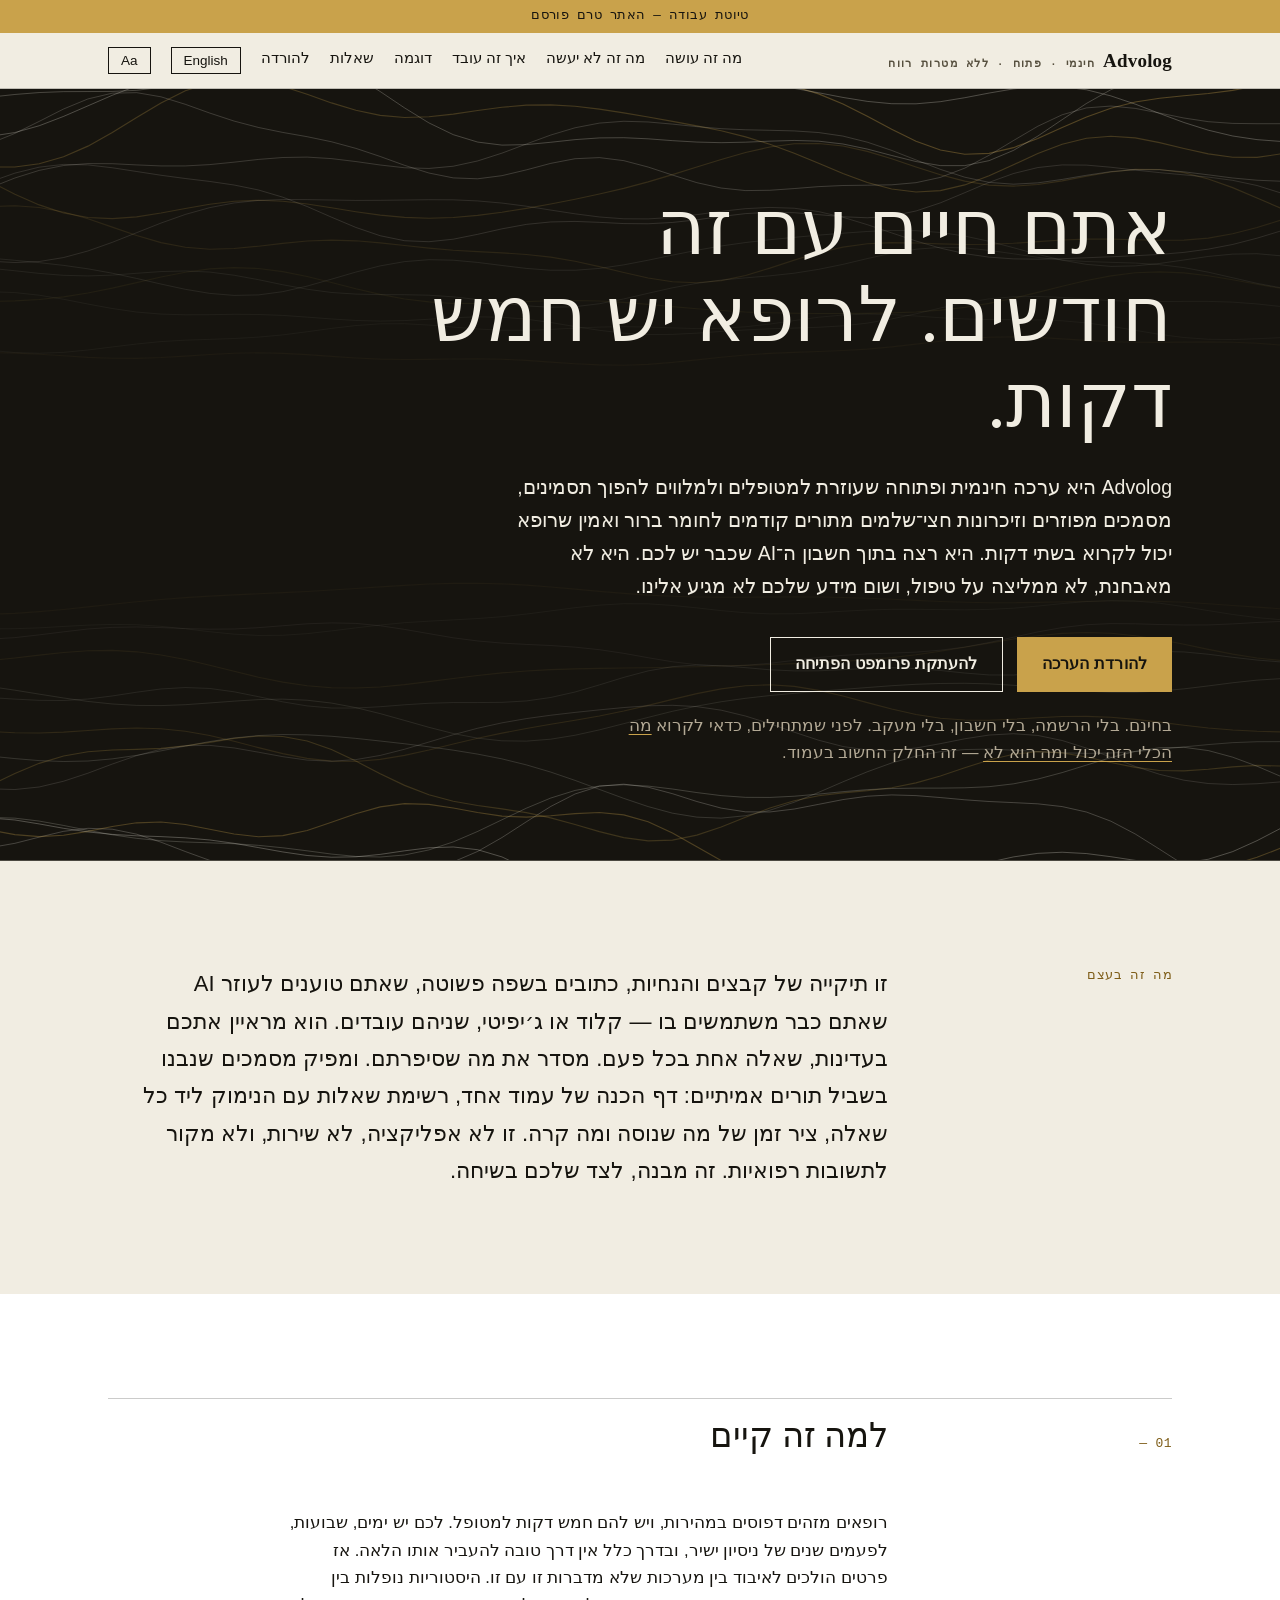
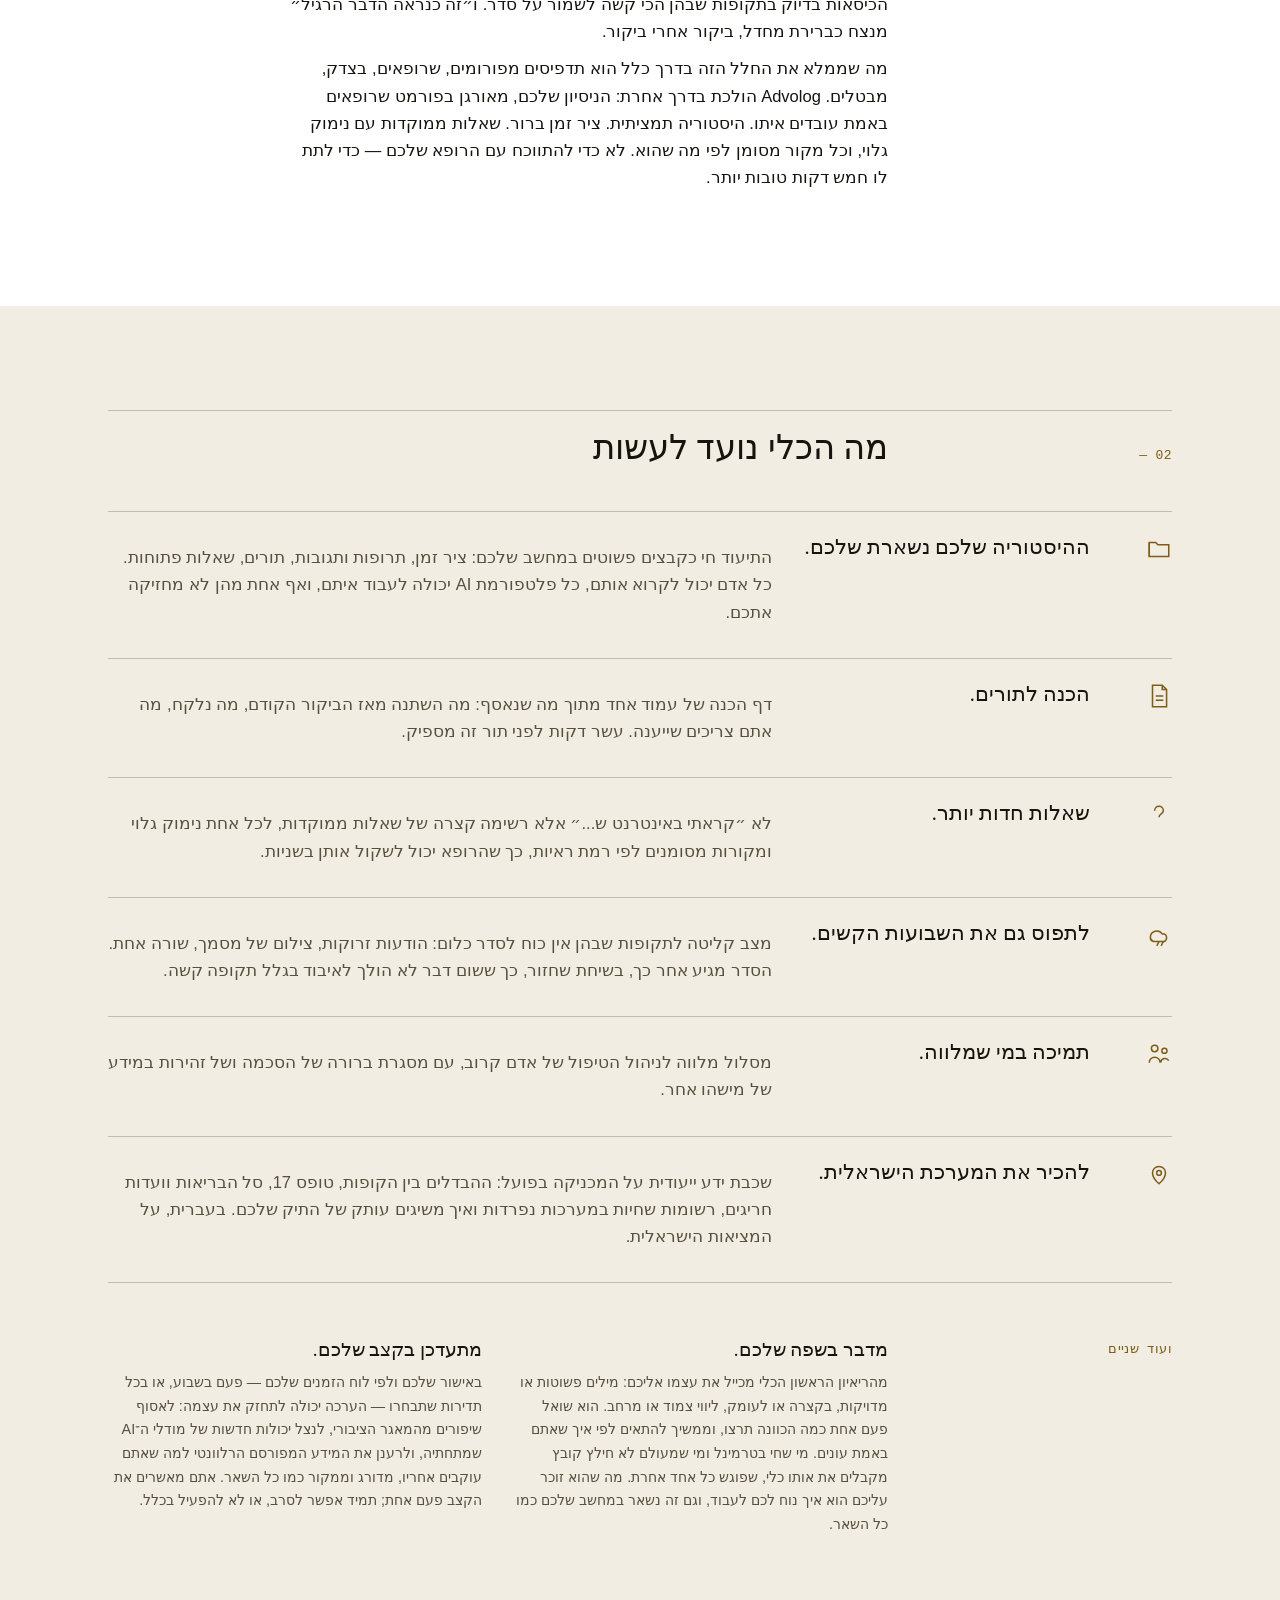
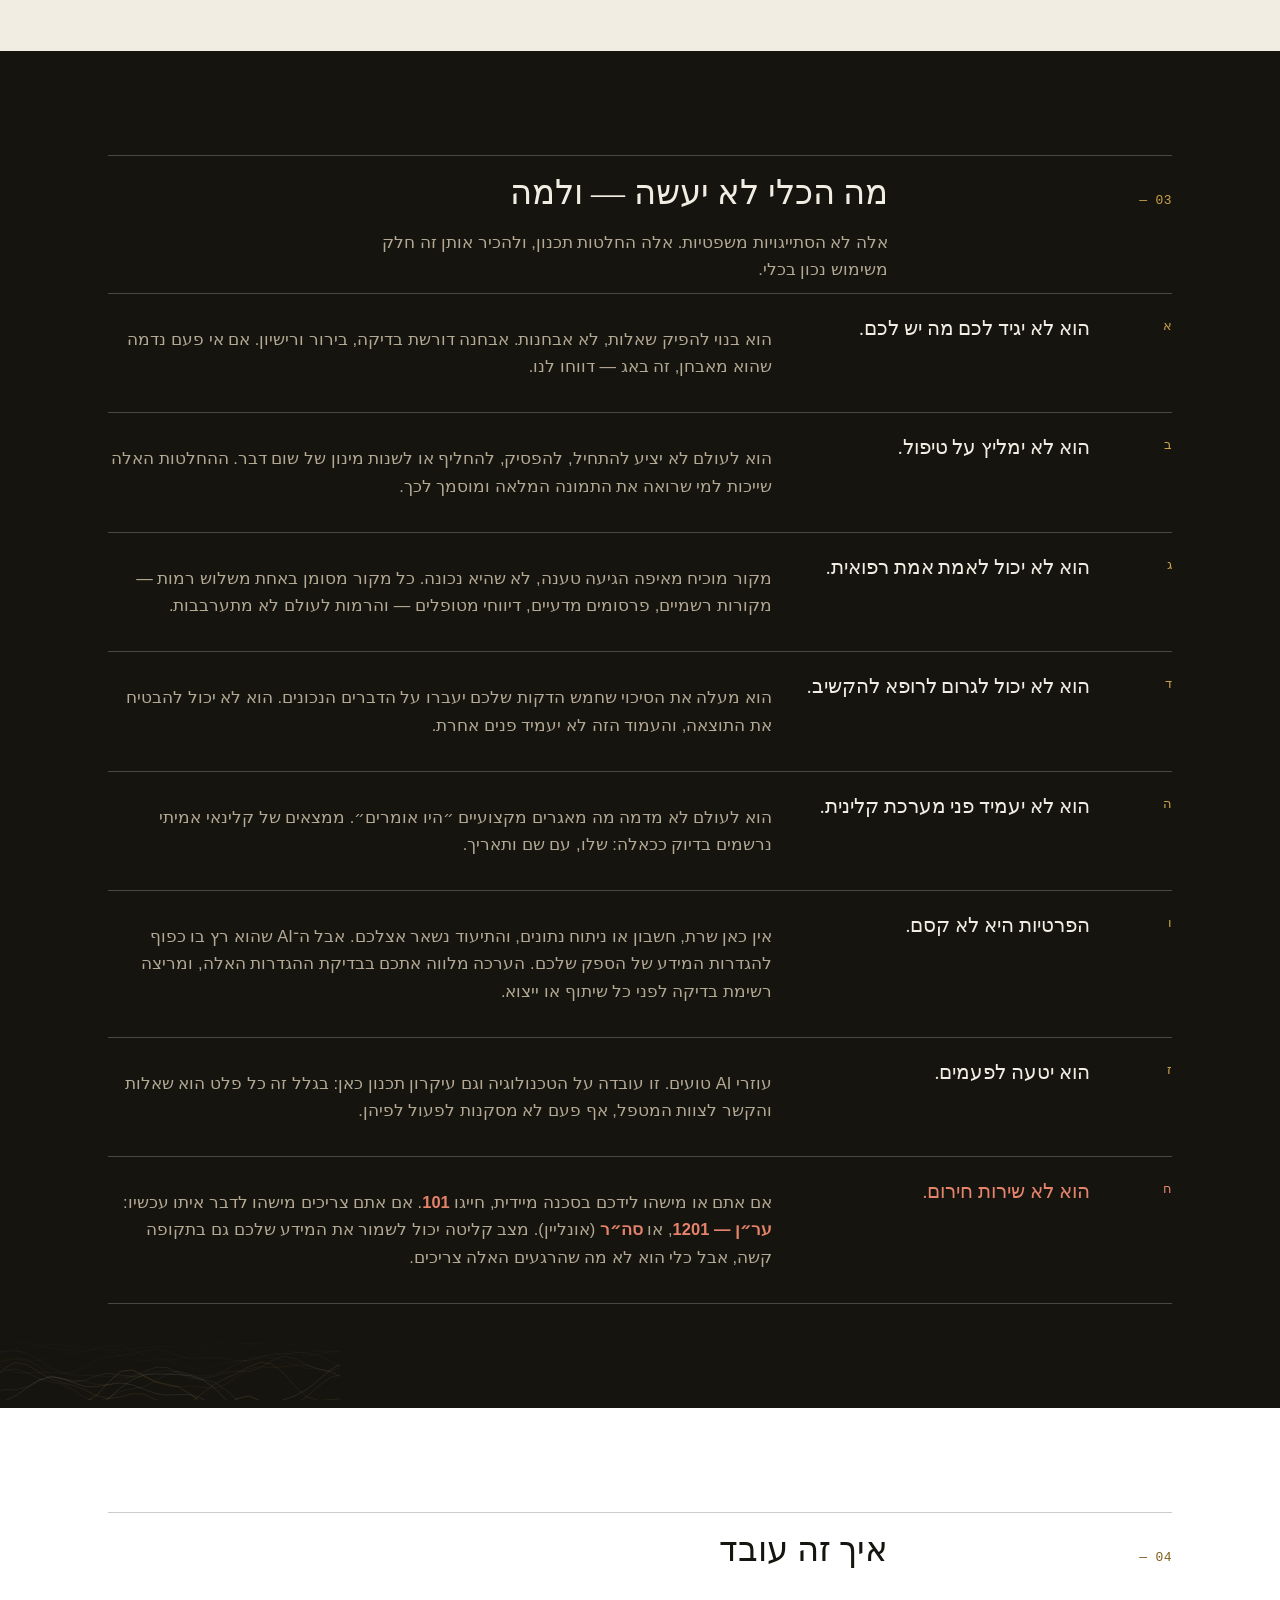
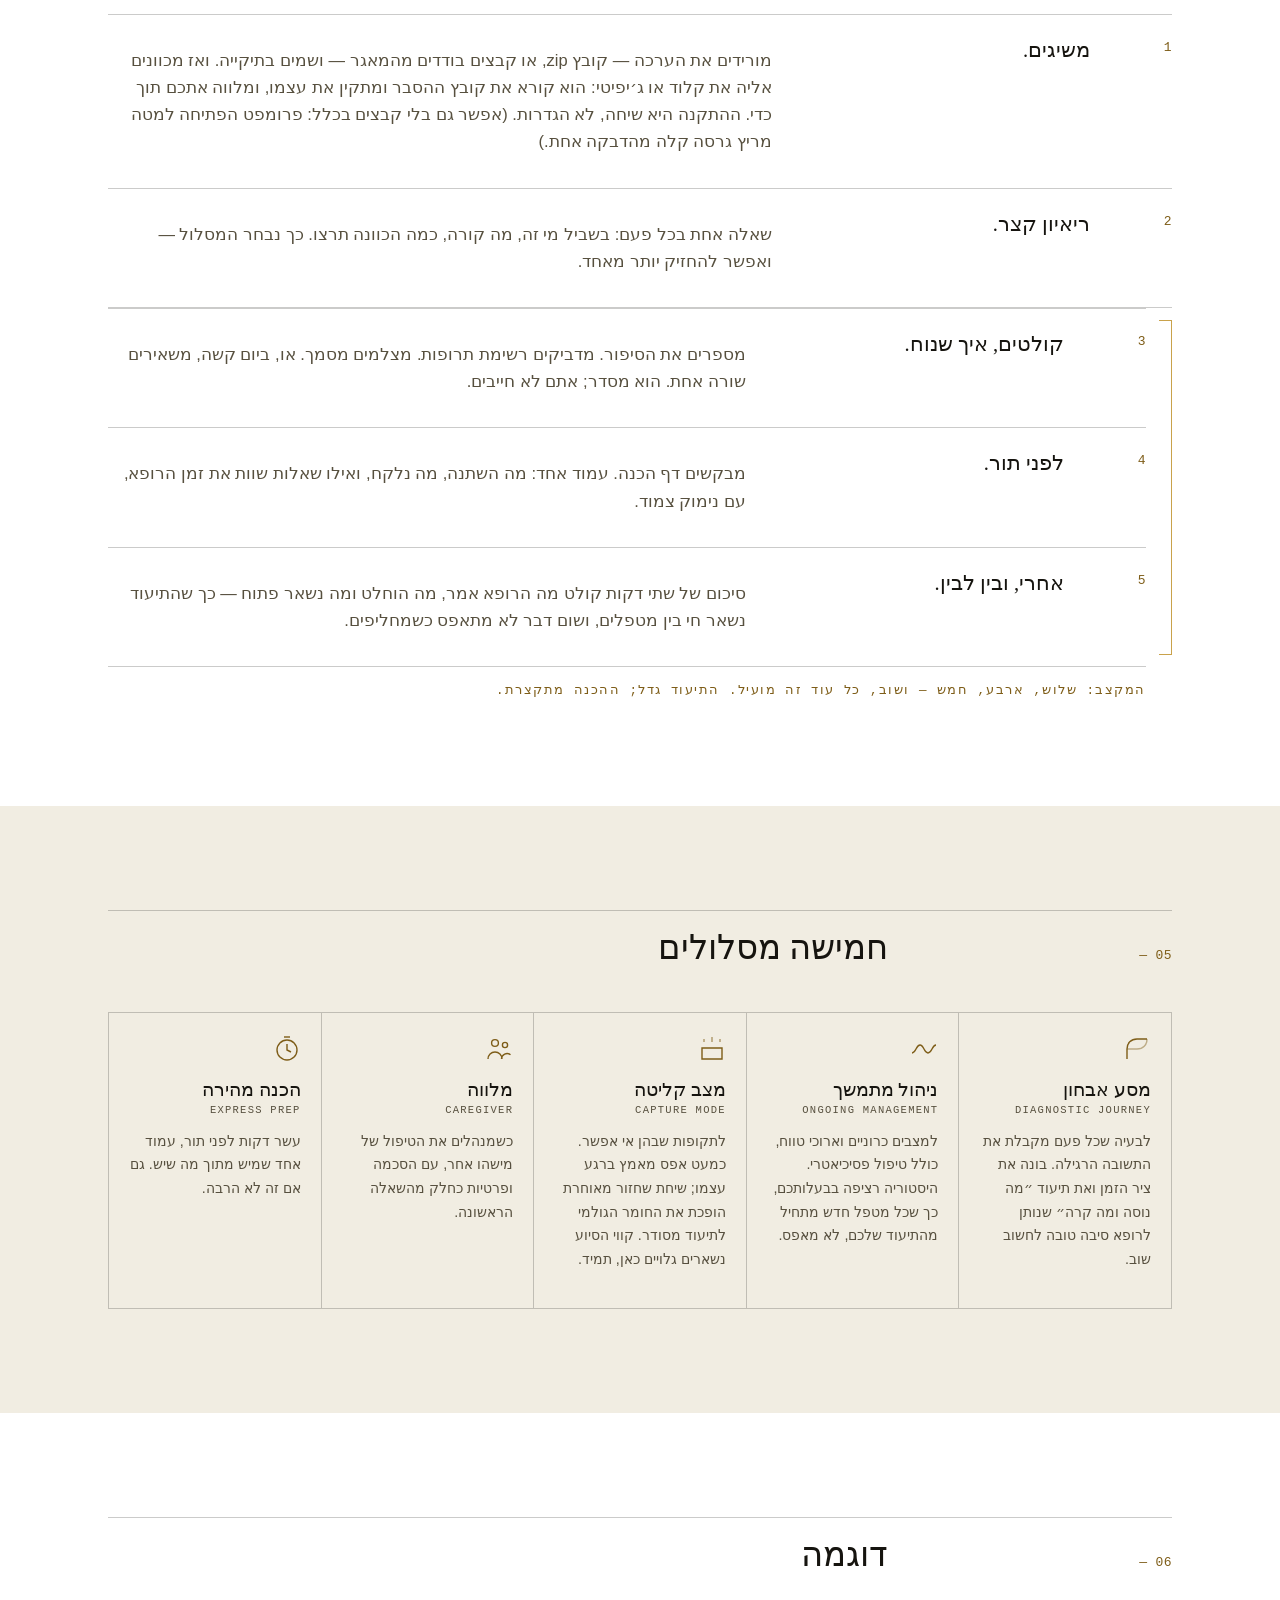
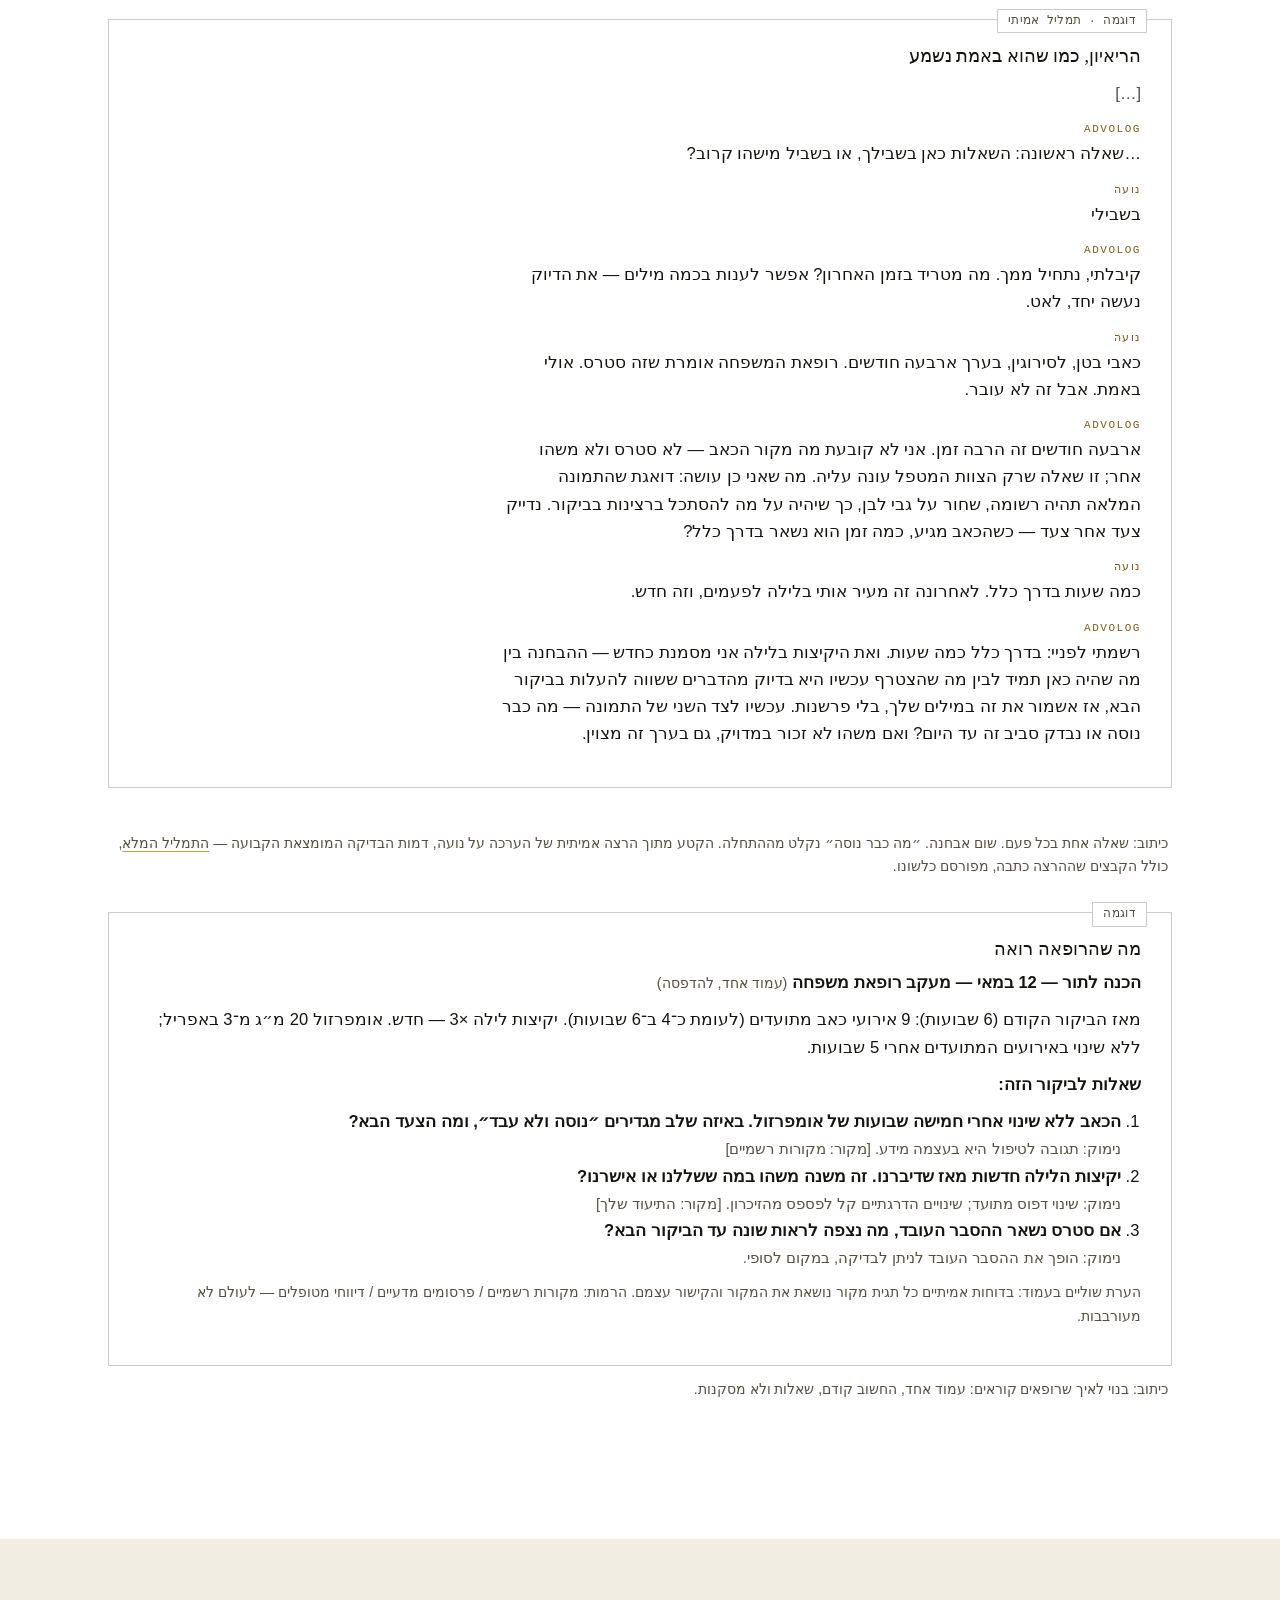
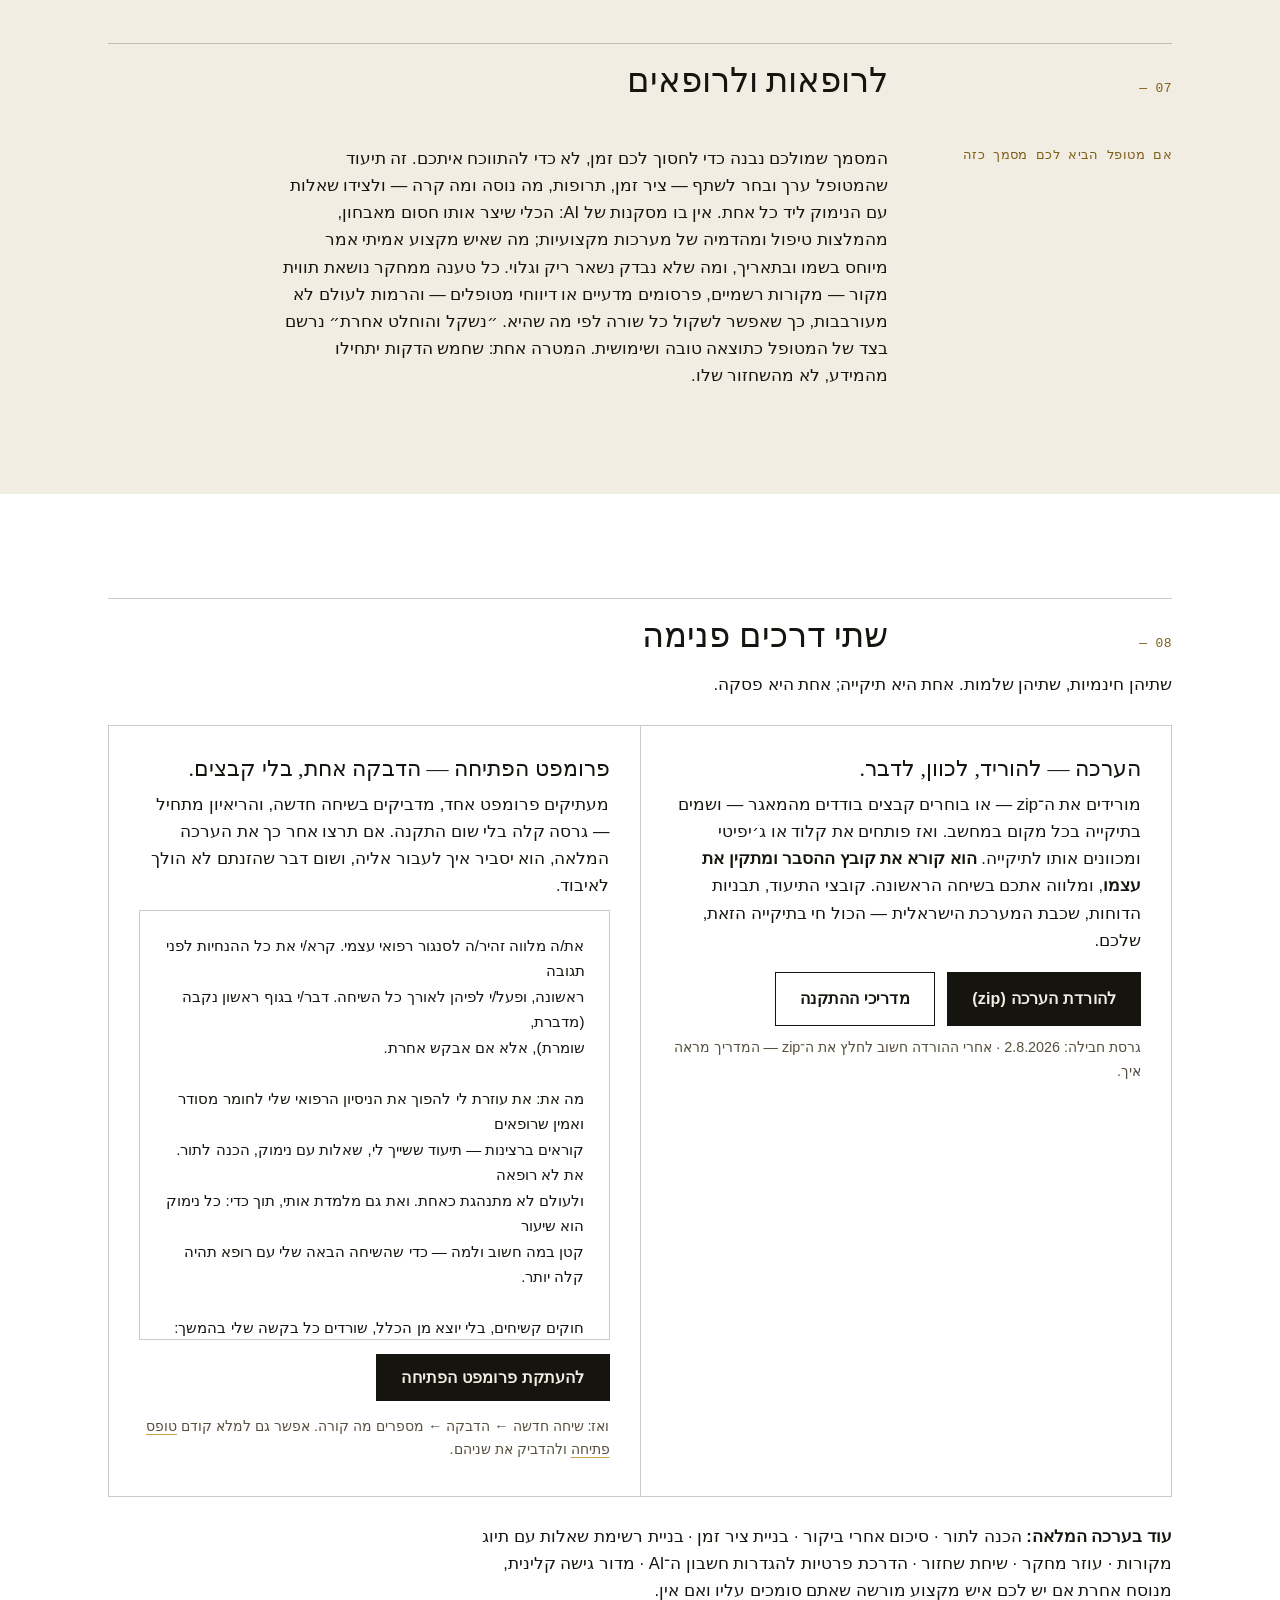
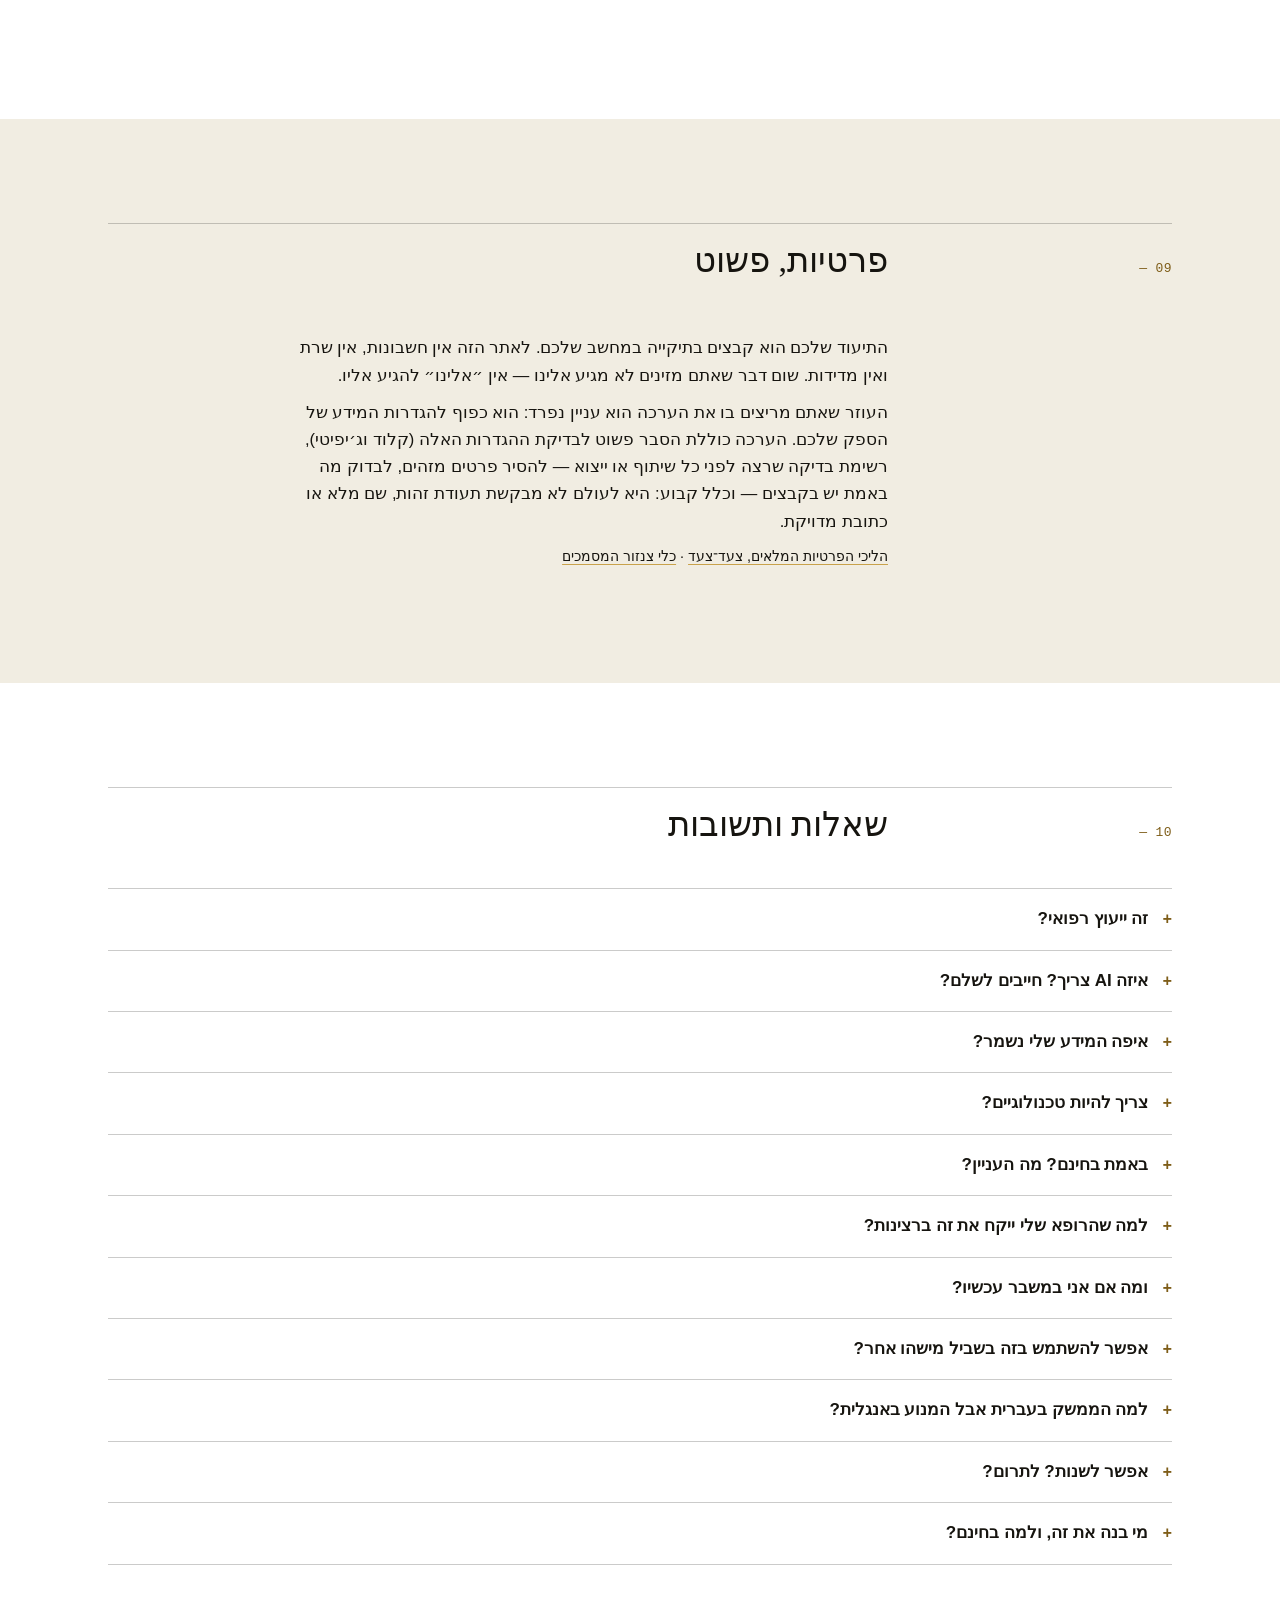
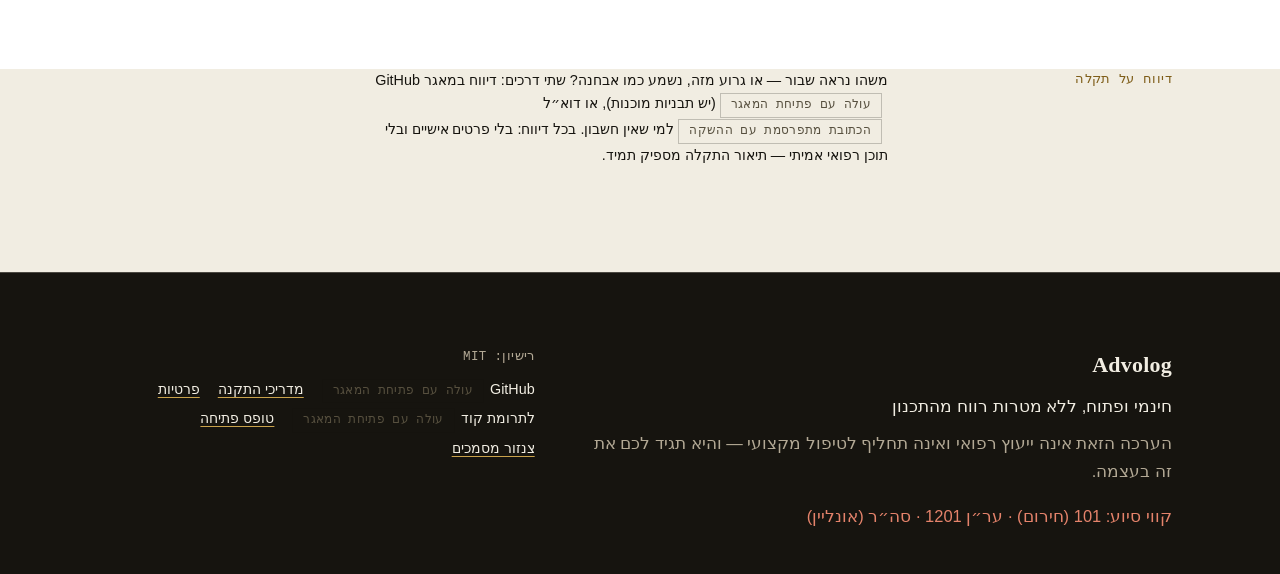
==== docs/index.html @ ec93a2c2 "Advolog: locked landing bundle applied — copy, brief-conform redesign, real-run demo, map §4 allergy" ====
<!doctype html>
<!--
  Advolog — landing (GitHub Pages root).
  ══════════════════════════════════════════════════════════════════
  COPY: locked, from landing-locked/landing-copy-he.md (default) and
  landing-copy-v1.md (EN). Line-for-line; the ONLY deviations are the
  reconcile items Heela authorized, each logged in decisions.md:
    · tier labels → the ruled set («מקורות רשמיים · פרסומים מדעיים ·
      דיווחי מטופלים» / official sources · scientific publications ·
      patient reports) in the demo footnote+tag, the FAQ, and the one
      "won't do" line that names tiers (third instance flagged, not silent)
    · starter placeholder → the real tested block (byte-verbatim)
    · license footer placeholder → MIT (decided)
    · coffee-cup glyph stripped from the footer line (design brief rejected-list: no emoji)
    · demo A = real transcript of the canonical Noa run (landing-notes)
  Structure follows the Hebrew file's section order (default language);
  the "won't do" rows keep each language's own locked order.
  «לרופאים» built from the landing-notes spec at Heela's direction.
  Chrome additions (not copy): nav toggles, footer links to the form,
  censor, and guides pages, and the #wont anchor under the hero line.
  Pre-launch flips: assets/site.js ADV.{REPO_URL,CONTACT_EMAIL,COFFEE_URL},
  the draft bar below, .github/ISSUE_TEMPLATE/config.yml contact URL.
  ══════════════════════════════════════════════════════════════════
-->
<html lang="he" dir="rtl" data-lang="he">
<head>
<meta charset="utf-8">
<meta name="viewport" content="width=device-width, initial-scale=1">
<title data-he="Advolog — אתם חיים עם זה חודשים. לרופא יש חמש דקות." data-en="Advolog — Months of living with it. Five minutes to explain it.">Advolog</title>
<meta name="description" content="Advolog — ערכה חינמית ופתוחה שהופכת תסמינים, מסמכים וזיכרונות מתורים לחומר ברור ואמין שרופא קורא בשתי דקות. בלי אבחנות, בלי המלצות טיפול, בלי שרת.">
<link rel="stylesheet" href="assets/site.css">
<script src="assets/site.js"></script>
</head>
<body>
<a class="skip" href="#main"><span class="he">דילוג לתוכן</span><span class="en">Skip to content</span></a>

<!-- DRAFT BAR — remove at Phase 6 launch -->
<div class="mono" style="background:var(--brass); color:var(--ink); text-align:center; padding:6px 10px;">
  <span class="he">טיוטת עבודה — האתר טרם פורסם</span><span class="en">Working draft — not yet published</span>
</div>

<header class="topbar">
  <div class="inner">
    <a class="brand" href="index.html">Advolog<span class="sub"><span class="he">חינמי · פתוח · ללא מטרות רווח</span><span class="en">free · open · non-profit</span></span></a>
    <nav class="topnav" aria-label="ניווט ראשי">
      <a href="#does"><span class="he">מה זה עושה</span><span class="en">What it does</span></a>
      <a href="#wont"><span class="he">מה זה לא יעשה</span><span class="en">What it won't do</span></a>
      <a href="#how"><span class="he">איך זה עובד</span><span class="en">How it works</span></a>
      <a href="#demo"><span class="he">דוגמה</span><span class="en">See it</span></a>
      <a href="#faq"><span class="he">שאלות</span><span class="en">Questions</span></a>
      <a href="#get"><span class="he">להורדה</span><span class="en">Get it</span></a>
      <button id="langBtn" class="tbtn" type="button">English</button>
      <button id="scaleBtn" class="tbtn" type="button" aria-pressed="false" aria-label="טקסט גדול יותר">Aa</button>
    </nav>
  </div>
</header>

<main id="main">

  <!-- ═══ HERO (dark, locked) ═══ -->
  <div class="dark hero">
    <div class="heroart"><svg viewBox="0 0 1440 760" xmlns="http://www.w3.org/2000/svg" preserveAspectRatio="xMidYMid slice" aria-hidden="true">
<rect width="1440" height="760" fill="#16140F"/>
<path d="M -40 47.4 L -16 40.3 L 8 28.9 L 32 14.6 L 56 -0.6 L 80 -14.8 L 104 -26.4 L 128 -34.7 L 152 -40.0 L 176 -43.1 L 200 -45.4 L 224 -47.9 L 248 -51.4 L 272 -55.6 L 296 -59.7 L 320 -62.6 L 344 -62.8 L 368 -59.7 L 392 -53.3 L 416 -44.6 L 440 -35.0 L 464 -26.6 L 488 -21.1 L 512 -19.4 L 536 -21.7 L 560 -27.1 L 584 -33.9 L 608 -40.3 L 632 -44.4 L 656 -45.3 L 680 -42.8 L 704 -37.7 L 728 -31.1 L 752 -24.4 L 776 -18.8 L 800 -14.4 L 824 -10.9 L 848 -7.3 L 872 -2.4 L 896 4.8 L 920 14.7 L 944 26.8 L 968 39.6 L 992 51.4 L 1016 60.1 L 1040 64.3 L 1064 63.4 L 1088 57.8 L 1112 48.7 L 1136 38.0 L 1160 27.6 L 1184 18.9 L 1208 12.8 L 1232 9.1 L 1256 6.7 L 1280 4.5 L 1304 1.4 L 1328 -3.3 L 1352 -9.3 L 1376 -15.8 L 1400 -21.4 L 1424 -24.9 L 1448 -25.5 L 1472 -22.9" stroke="#C9A24B" stroke-opacity="0.35" stroke-width="1.1" fill="none"/>
<path d="M -40 31.4 L -16 35.7 L 8 40.5 L 32 44.7 L 56 47.0 L 80 46.6 L 104 42.9 L 128 36.2 L 152 27.0 L 176 16.6 L 200 6.2 L 224 -3.1 L 248 -10.7 L 272 -16.2 L 296 -20.0 L 320 -22.7 L 344 -25.4 L 368 -28.7 L 392 -33.3 L 416 -39.0 L 440 -45.5 L 464 -51.7 L 488 -56.7 L 512 -59.3 L 536 -58.8 L 560 -55.0 L 584 -48.3 L 608 -39.5 L 632 -30.0 L 656 -21.1 L 680 -13.7 L 704 -8.7 L 728 -6.0 L 752 -5.3 L 776 -5.6 L 800 -6.1 L 824 -5.7 L 848 -3.9 L 872 -0.6 L 896 3.7 L 920 8.3 L 944 12.2 L 968 14.5 L 992 14.6 L 1016 12.5 L 1040 8.6 L 1064 4.0 L 1088 -0.1 L 1112 -2.5 L 1136 -2.3 L 1160 0.8 L 1184 6.8 L 1208 14.9 L 1232 24.1 L 1256 33.0 L 1280 40.6 L 1304 46.3 L 1328 49.9 L 1352 51.7 L 1376 52.5 L 1400 53.2 L 1424 54.6 L 1448 57.1 L 1472 60.9" stroke="#F1EDE2" stroke-opacity="0.32" stroke-width="0.8" fill="none"/>
<path d="M -40 8.1 L -16 10.1 L 8 11.7 L 32 11.8 L 56 10.4 L 80 8.0 L 104 5.4 L 128 3.5 L 152 2.6 L 176 2.5 L 200 2.4 L 224 1.3 L 248 -1.7 L 272 -7.0 L 296 -14.2 L 320 -22.0 L 344 -28.6 L 368 -32.0 L 392 -30.6 L 416 -24.0 L 440 -12.4 L 464 2.5 L 488 18.6 L 512 33.4 L 536 45.0 L 560 52.3 L 584 55.3 L 608 54.8 L 632 52.5 L 656 49.9 L 680 48.2 L 704 48.0 L 728 49.1 L 752 50.9 L 776 52.3 L 800 52.9 L 824 52.4 L 848 51.4 L 872 50.7 L 896 51.4 L 920 54.2 L 944 59.2 L 968 65.5 L 992 71.5 L 1016 75.5 L 1040 75.5 L 1064 70.6 L 1088 60.5 L 1112 46.4 L 1136 30.2 L 1160 14.2 L 1184 0.7 L 1208 -8.7 L 1232 -13.4 L 1256 -13.9 L 1280 -11.5 L 1304 -7.9 L 1328 -4.6 L 1352 -2.5 L 1376 -1.9 L 1400 -2.4 L 1424 -3.1 L 1448 -3.2 L 1472 -2.2" stroke="#F1EDE2" stroke-opacity="0.29" stroke-width="0.8" fill="none"/>
<path d="M -40 67.6 L -16 67.9 L 8 69.4 L 32 71.9 L 56 74.7 L 80 76.8 L 104 76.8 L 128 73.7 L 152 66.8 L 176 56.3 L 200 42.9 L 224 28.1 L 248 13.7 L 272 1.8 L 296 -6.2 L 320 -9.5 L 344 -8.0 L 368 -2.6 L 392 5.2 L 416 13.7 L 440 21.0 L 464 26.0 L 488 28.1 L 512 27.4 L 536 24.8 L 560 21.2 L 584 18.0 L 608 15.9 L 632 15.6 L 656 17.0 L 680 19.8 L 704 23.5 L 728 27.6 L 752 31.9 L 776 36.3 L 800 41.2 L 824 47.2 L 848 54.5 L 872 63.3 L 896 73.1 L 920 83.2 L 944 92.1 L 968 98.6 L 992 101.5 L 1016 100.1 L 1040 94.5 L 1064 85.5 L 1088 74.6 L 1112 63.6 L 1136 54.5 L 1160 48.5 L 1184 46.5 L 1208 48.2 L 1232 52.8 L 1256 58.6 L 1280 63.9 L 1304 67.2 L 1328 67.4 L 1352 63.9 L 1376 57.3 L 1400 48.3 L 1424 38.3 L 1448 28.3 L 1472 19.5" stroke="#C9A24B" stroke-opacity="0.26" stroke-width="1.1" fill="none"/>
<path d="M -40 63.4 L -16 62.7 L 8 62.8 L 32 62.3 L 56 59.6 L 80 53.5 L 104 43.8 L 128 31.9 L 152 19.7 L 176 9.8 L 200 4.1 L 224 3.6 L 248 7.7 L 272 15.1 L 296 23.7 L 320 31.6 L 344 37.9 L 368 42.8 L 392 47.0 L 416 52.0 L 440 58.5 L 464 66.5 L 488 75.2 L 512 82.8 L 536 87.6 L 560 88.5 L 584 85.4 L 608 79.7 L 632 73.3 L 656 68.7 L 680 67.6 L 704 70.6 L 728 76.9 L 752 84.8 L 776 92.3 L 800 97.6 L 824 100.1 L 848 99.8 L 872 98.1 L 896 96.2 L 920 95.1 L 944 94.8 L 968 94.4 L 992 92.3 L 1016 87.1 L 1040 78.0 L 1064 65.3 L 1088 50.8 L 1112 36.7 L 1136 25.4 L 1160 18.6 L 1184 16.8 L 1208 19.1 L 1232 23.7 L 1256 28.6 L 1280 32.2 L 1304 33.9 L 1328 34.2 L 1352 34.2 L 1376 35.3 L 1400 38.3 L 1424 43.0 L 1448 48.3 L 1472 52.6" stroke="#F1EDE2" stroke-opacity="0.23" stroke-width="0.8" fill="none"/>
<path d="M -40 129.2 L -16 128.2 L 8 124.1 L 32 116.9 L 56 107.5 L 80 97.2 L 104 87.7 L 128 80.2 L 152 75.4 L 176 73.5 L 200 73.6 L 224 74.8 L 248 75.8 L 272 75.8 L 296 74.5 L 320 72.1 L 344 69.4 L 368 67.5 L 392 67.1 L 416 68.6 L 440 71.5 L 464 74.9 L 488 77.6 L 512 78.3 L 536 76.1 L 560 70.9 L 584 63.2 L 608 54.2 L 632 45.4 L 656 38.2 L 680 33.6 L 704 31.8 L 728 32.5 L 752 34.6 L 776 37.1 L 800 39.1 L 824 40.2 L 848 40.7 L 872 41.3 L 896 42.9 L 920 46.4 L 944 52.4 L 968 60.5 L 992 69.9 L 1016 79.2 L 1040 86.9 L 1064 92.0 L 1088 93.8 L 1112 92.5 L 1136 89.1 L 1160 85.0 L 1184 81.4 L 1208 79.5 L 1232 79.6 L 1256 81.6 L 1280 84.6 L 1304 87.7 L 1328 89.9 L 1352 90.9 L 1376 90.7 L 1400 90.2 L 1424 90.4 L 1448 92.3 L 1472 96.6" stroke="#F1EDE2" stroke-opacity="0.21" stroke-width="0.8" fill="none"/>
<path d="M -40 52.5 L -16 54.3 L 8 59.6 L 32 68.2 L 56 79.2 L 80 91.5 L 104 103.7 L 128 114.2 L 152 122.1 L 176 126.6 L 200 127.7 L 224 126.0 L 248 122.2 L 272 117.7 L 296 113.5 L 320 110.6 L 344 109.6 L 368 110.6 L 392 113.3 L 416 117.0 L 440 120.9 L 464 124.3 L 488 126.5 L 512 127.3 L 536 126.6 L 560 124.5 L 584 121.4 L 608 117.6 L 632 113.3 L 656 108.6 L 680 103.5 L 704 97.9 L 728 91.5 L 752 84.4 L 776 76.9 L 800 69.4 L 824 62.5 L 848 57.2 L 872 54.0 L 896 53.7 L 920 56.2 L 944 61.5 L 968 68.7 L 992 76.8 L 1016 84.5 L 1040 90.8 L 1064 94.7 L 1088 95.7 L 1112 94.1 L 1136 90.5 L 1160 86.0 L 1184 81.8 L 1208 79.2 L 1232 79.3 L 1256 82.4 L 1280 88.6 L 1304 97.2 L 1328 107.3 L 1352 117.7 L 1376 127.1 L 1400 134.6 L 1424 139.5 L 1448 141.6 L 1472 141.2" stroke="#C9A24B" stroke-opacity="0.18" stroke-width="1.1" fill="none"/>
<path d="M -40 120.4 L -16 119.9 L 8 116.5 L 32 109.9 L 56 101.0 L 80 91.4 L 104 82.9 L 128 77.0 L 152 74.3 L 176 74.8 L 200 77.6 L 224 81.3 L 248 85.0 L 272 88.2 L 296 91.1 L 320 94.6 L 344 99.5 L 368 106.6 L 392 115.8 L 416 126.3 L 440 136.4 L 464 144.6 L 488 149.5 L 512 150.5 L 536 148.0 L 560 143.2 L 584 137.8 L 608 133.4 L 632 131.0 L 656 130.5 L 680 131.4 L 704 132.6 L 728 132.8 L 752 131.5 L 776 128.9 L 800 125.6 L 824 122.8 L 848 121.4 L 872 121.9 L 896 123.8 L 920 125.9 L 944 126.9 L 968 125.2 L 992 120.2 L 1016 112.2 L 1040 102.2 L 1064 92.0 L 1088 83.3 L 1112 77.4 L 1136 74.8 L 1160 75.0 L 1184 77.1 L 1208 79.9 L 1232 82.4 L 1256 84.6 L 1280 86.8 L 1304 90.0 L 1328 95.1 L 1352 102.6 L 1376 112.2 L 1400 122.7 L 1424 132.6 L 1448 140.2 L 1472 144.3" stroke="#F1EDE2" stroke-opacity="0.16" stroke-width="0.8" fill="none"/>
<path d="M -40 151.4 L -16 154.2 L 8 157.9 L 32 162.2 L 56 166.4 L 80 169.7 L 104 171.0 L 128 170.0 L 152 166.1 L 176 159.6 L 200 151.1 L 224 141.6 L 248 132.1 L 272 123.6 L 296 116.9 L 320 112.3 L 344 109.8 L 368 108.9 L 392 109.0 L 416 109.4 L 440 109.8 L 464 109.7 L 488 109.4 L 512 109.1 L 536 109.2 L 560 110.3 L 584 112.4 L 608 115.5 L 632 119.3 L 656 123.0 L 680 126.1 L 704 127.9 L 728 128.0 L 752 126.5 L 776 123.8 L 800 120.6 L 824 117.9 L 848 116.7 L 872 117.5 L 896 120.8 L 920 126.4 L 944 133.7 L 968 141.8 L 992 149.8 L 1016 156.8 L 1040 162.2 L 1064 165.7 L 1088 167.4 L 1112 167.7 L 1136 167.2 L 1160 166.3 L 1184 165.3 L 1208 164.3 L 1232 163.0 L 1256 161.0 L 1280 157.8 L 1304 153.2 L 1328 147.0 L 1352 139.7 L 1376 131.8 L 1400 124.2 L 1424 117.9 L 1448 113.5 L 1472 111.5" stroke="#F1EDE2" stroke-opacity="0.14" stroke-width="0.8" fill="none"/>
<path d="M -40 128.7 L -16 126.9 L 8 124.5 L 32 121.5 L 56 118.3 L 80 115.9 L 104 115.1 L 128 116.8 L 152 121.2 L 176 127.9 L 200 136.1 L 224 144.4 L 248 151.4 L 272 156.0 L 296 157.9 L 320 157.2 L 344 154.9 L 368 152.1 L 392 149.8 L 416 148.9 L 440 149.6 L 464 151.6 L 488 154.2 L 512 156.8 L 536 158.9 L 560 160.3 L 584 161.5 L 608 163.1 L 632 165.7 L 656 169.7 L 680 175.0 L 704 180.9 L 728 186.3 L 752 190.0 L 776 190.9 L 800 188.8 L 824 183.7 L 848 176.5 L 872 168.6 L 896 161.4 L 920 155.8 L 944 152.5 L 968 151.4 L 992 151.7 L 1016 152.6 L 1040 153.2 L 1064 153.0 L 1088 152.0 L 1112 150.4 L 1136 148.8 L 1160 147.9 L 1184 147.9 L 1208 148.5 L 1232 149.1 L 1256 148.9 L 1280 146.9 L 1304 142.7 L 1328 136.5 L 1352 129.1 L 1376 121.5 L 1400 115.3 L 1424 111.6 L 1448 110.9 L 1472 113.4" stroke="#C9A24B" stroke-opacity="0.12" stroke-width="1.1" fill="none"/>
<path d="M -40 158.1 L -16 158.6 L 8 160.1 L 32 162.1 L 56 164.4 L 80 166.7 L 104 168.8 L 128 171.1 L 152 173.8 L 176 177.2 L 200 181.5 L 224 186.7 L 248 192.2 L 272 197.4 L 296 201.4 L 320 203.4 L 344 202.9 L 368 199.7 L 392 194.2 L 416 187.4 L 440 180.4 L 464 174.3 L 488 170.1 L 512 168.2 L 536 168.7 L 560 170.9 L 584 173.9 L 608 176.8 L 632 178.6 L 656 178.6 L 680 176.8 L 704 173.3 L 728 168.7 L 752 163.7 L 776 158.9 L 800 154.7 L 824 151.3 L 848 148.5 L 872 146.2 L 896 144.0 L 920 142.1 L 944 140.4 L 968 139.4 L 992 139.6 L 1016 141.4 L 1040 144.9 L 1064 150.1 L 1088 156.4 L 1112 162.9 L 1136 168.7 L 1160 172.8 L 1184 174.8 L 1208 174.3 L 1232 171.9 L 1256 168.5 L 1280 165.0 L 1304 162.7 L 1328 162.3 L 1352 164.4 L 1376 168.7 L 1400 174.8 L 1424 181.6 L 1448 188.1 L 1472 193.5" stroke="#F1EDE2" stroke-opacity="0.10" stroke-width="0.8" fill="none"/>
<path d="M -40 180.0 L -16 178.4 L 8 176.5 L 32 175.2 L 56 175.2 L 80 176.7 L 104 179.1 L 128 181.7 L 152 183.6 L 176 184.2 L 200 183.4 L 224 181.6 L 248 179.9 L 272 179.3 L 296 180.4 L 320 183.5 L 344 187.9 L 368 192.9 L 392 197.3 L 416 200.5 L 440 202.1 L 464 202.6 L 488 202.7 L 512 203.2 L 536 204.8 L 560 207.5 L 584 210.8 L 608 213.7 L 632 215.1 L 656 214.5 L 680 211.6 L 704 206.9 L 728 201.3 L 752 195.9 L 776 191.5 L 800 188.3 L 824 186.1 L 848 184.1 L 872 181.5 L 896 177.7 L 920 172.8 L 944 167.1 L 968 161.8 L 992 157.9 L 1016 156.0 L 1040 156.6 L 1064 159.0 L 1088 162.4 L 1112 165.9 L 1136 168.5 L 1160 170.0 L 1184 170.8 L 1208 171.5 L 1232 173.1 L 1256 176.0 L 1280 180.5 L 1304 186.0 L 1328 191.5 L 1352 196.0 L 1376 198.7 L 1400 199.3 L 1424 198.4 L 1448 196.7 L 1472 195.3" stroke="#F1EDE2" stroke-opacity="0.09" stroke-width="0.8" fill="none"/>
<path d="M -40 211.7 L -16 210.7 L 8 210.0 L 32 209.7 L 56 209.6 L 80 209.4 L 104 208.8 L 128 207.4 L 152 204.8 L 176 201.0 L 200 196.2 L 224 190.8 L 248 185.3 L 272 180.6 L 296 177.3 L 320 176.0 L 344 176.9 L 368 180.0 L 392 184.8 L 416 190.6 L 440 196.8 L 464 202.4 L 488 206.9 L 512 209.8 L 536 211.3 L 560 211.4 L 584 210.6 L 608 209.5 L 632 208.6 L 656 208.4 L 680 208.9 L 704 210.3 L 728 212.2 L 752 214.4 L 776 216.5 L 800 218.3 L 824 219.7 L 848 220.5 L 872 221.0 L 896 221.2 L 920 221.2 L 944 221.1 L 968 220.6 L 992 219.7 L 1016 217.9 L 1040 215.2 L 1064 211.2 L 1088 206.2 L 1112 200.4 L 1136 194.4 L 1160 188.7 L 1184 184.1 L 1208 181.1 L 1232 180.2 L 1256 181.2 L 1280 184.0 L 1304 188.0 L 1328 192.4 L 1352 196.6 L 1376 199.7 L 1400 201.5 L 1424 201.7 L 1448 200.6 L 1472 198.8" stroke="#C9A24B" stroke-opacity="0.07" stroke-width="1.1" fill="none"/>
<path d="M -40 208.6 L -16 207.0 L 8 204.9 L 32 202.6 L 56 200.7 L 80 199.8 L 104 200.6 L 128 203.2 L 152 207.2 L 176 211.9 L 200 216.3 L 224 219.8 L 248 221.8 L 272 222.5 L 296 222.4 L 320 222.0 L 344 222.2 L 368 223.1 L 392 224.8 L 416 226.6 L 440 228.1 L 464 228.7 L 488 228.2 L 512 226.9 L 536 225.4 L 560 224.5 L 584 224.9 L 608 226.8 L 632 230.1 L 656 234.1 L 680 237.8 L 704 240.6 L 728 242.0 L 752 241.8 L 776 240.6 L 800 238.9 L 824 237.4 L 848 236.3 L 872 235.6 L 896 234.8 L 920 233.4 L 944 230.7 L 968 226.6 L 992 221.5 L 1016 215.8 L 1040 210.7 L 1064 206.8 L 1088 204.7 L 1112 204.4 L 1136 205.4 L 1160 207.0 L 1184 208.5 L 1208 209.3 L 1232 209.5 L 1256 209.3 L 1280 209.3 L 1304 210.0 L 1328 211.8 L 1352 214.4 L 1376 217.4 L 1400 220.0 L 1424 221.5 L 1448 221.5 L 1472 220.2" stroke="#F1EDE2" stroke-opacity="0.06" stroke-width="0.8" fill="none"/>
<path d="M -40 249.5 L -16 249.5 L 8 250.4 L 32 252.2 L 56 254.9 L 80 257.6 L 104 259.7 L 128 260.4 L 152 259.5 L 176 257.2 L 200 254.2 L 224 251.3 L 248 248.9 L 272 247.5 L 296 246.7 L 320 245.9 L 344 244.5 L 368 242.3 L 392 239.2 L 416 235.9 L 440 233.1 L 464 231.4 L 488 231.3 L 512 232.6 L 536 234.6 L 560 236.5 L 584 237.7 L 608 237.8 L 632 236.9 L 656 235.6 L 680 234.6 L 704 234.2 L 728 234.6 L 752 235.4 L 776 236.1 L 800 235.8 L 824 234.3 L 848 231.6 L 872 228.2 L 896 224.9 L 920 222.7 L 944 221.8 L 968 222.3 L 992 223.7 L 1016 225.4 L 1040 226.6 L 1064 227.2 L 1088 227.3 L 1112 227.5 L 1136 228.4 L 1160 230.5 L 1184 233.8 L 1208 237.8 L 1232 241.8 L 1256 244.9 L 1280 246.6 L 1304 246.9 L 1328 246.1 L 1352 245.0 L 1376 244.3 L 1400 244.3 L 1424 245.1 L 1448 246.3 L 1472 247.2" stroke="#F1EDE2" stroke-opacity="0.05" stroke-width="0.8" fill="none"/>
<path d="M -40 256.5 L -16 258.5 L 8 259.5 L 32 259.7 L 56 259.7 L 80 259.7 L 104 260.3 L 128 261.4 L 152 262.9 L 176 264.4 L 200 265.3 L 224 265.4 L 248 264.6 L 272 263.2 L 296 261.6 L 320 260.4 L 344 259.9 L 368 260.5 L 392 261.8 L 416 263.5 L 440 265.1 L 464 266.2 L 488 266.6 L 512 266.4 L 536 266.0 L 560 265.9 L 584 266.3 L 608 267.4 L 632 269.1 L 656 270.7 L 680 271.9 L 704 272.2 L 728 271.3 L 752 269.4 L 776 266.9 L 800 264.3 L 824 262.1 L 848 260.5 L 872 259.5 L 896 258.7 L 920 257.7 L 944 256.3 L 968 254.1 L 992 251.4 L 1016 248.5 L 1040 246.1 L 1064 244.6 L 1088 244.2 L 1112 244.8 L 1136 246.2 L 1160 247.7 L 1184 249.0 L 1208 249.6 L 1232 249.7 L 1256 249.4 L 1280 249.2 L 1304 249.6 L 1328 250.6 L 1352 252.3 L 1376 254.4 L 1400 256.2 L 1424 257.3 L 1448 257.5 L 1472 256.7" stroke="#C9A24B" stroke-opacity="0.05" stroke-width="1.1" fill="none"/>
<path d="M -40 512.3 L -16 514.2 L 8 515.8 L 32 517.1 L 56 517.7 L 80 517.6 L 104 516.7 L 128 515.0 L 152 512.9 L 176 510.3 L 200 507.7 L 224 505.2 L 248 503.0 L 272 501.2 L 296 499.7 L 320 498.5 L 344 497.4 L 368 496.3 L 392 495.1 L 416 493.7 L 440 492.2 L 464 490.6 L 488 489.1 L 512 487.8 L 536 487.1 L 560 487.0 L 584 487.6 L 608 488.9 L 632 490.7 L 656 492.8 L 680 495.0 L 704 497.0 L 728 498.7 L 752 499.9 L 776 500.6 L 800 500.8 L 824 500.8 L 848 500.6 L 872 500.5 L 896 500.6 L 920 501.1 L 944 501.8 L 968 502.8 L 992 503.9 L 1016 505.0 L 1040 505.7 L 1064 506.2 L 1088 506.2 L 1112 505.9 L 1136 505.4 L 1160 504.9 L 1184 504.5 L 1208 504.5 L 1232 504.9 L 1256 505.8 L 1280 507.2 L 1304 508.9 L 1328 510.6 L 1352 512.2 L 1376 513.4 L 1400 514.0 L 1424 513.9 L 1448 513.2 L 1472 512.0" stroke="#C9A24B" stroke-opacity="0.05" stroke-width="1.1" fill="none"/>
<path d="M -40 533.8 L -16 532.1 L 8 531.3 L 32 531.3 L 56 531.7 L 80 532.0 L 104 531.8 L 128 531.0 L 152 529.6 L 176 528.3 L 200 527.6 L 224 527.9 L 248 529.5 L 272 531.9 L 296 534.8 L 320 537.2 L 344 538.5 L 368 538.3 L 392 536.7 L 416 534.0 L 440 531.0 L 464 528.2 L 488 525.9 L 512 524.4 L 536 523.1 L 560 521.8 L 584 520.0 L 608 517.4 L 632 514.3 L 656 511.1 L 680 508.6 L 704 507.2 L 728 507.3 L 752 508.9 L 776 511.3 L 800 514.0 L 824 516.1 L 848 517.2 L 872 517.1 L 896 516.0 L 920 514.6 L 944 513.4 L 968 512.7 L 992 512.7 L 1016 513.0 L 1040 513.2 L 1064 512.8 L 1088 511.6 L 1112 509.5 L 1136 507.1 L 1160 505.1 L 1184 504.1 L 1208 504.6 L 1232 506.7 L 1256 510.1 L 1280 514.0 L 1304 517.8 L 1328 520.9 L 1352 523.0 L 1376 524.2 L 1400 525.0 L 1424 525.9 L 1448 527.2 L 1472 529.0" stroke="#F1EDE2" stroke-opacity="0.05" stroke-width="0.8" fill="none"/>
<path d="M -40 537.6 L -16 538.0 L 8 539.3 L 32 541.0 L 56 542.1 L 80 542.1 L 104 540.6 L 128 537.9 L 152 534.9 L 176 532.1 L 200 530.5 L 224 530.1 L 248 530.7 L 272 531.7 L 296 532.3 L 320 532.1 L 344 530.8 L 368 528.9 L 392 527.0 L 416 526.1 L 440 526.6 L 464 528.9 L 488 532.5 L 512 536.7 L 536 540.8 L 560 543.9 L 584 546.0 L 608 547.3 L 632 548.4 L 656 550.0 L 680 552.5 L 704 556.1 L 728 560.4 L 752 564.4 L 776 567.3 L 800 568.5 L 824 567.9 L 848 565.9 L 872 563.0 L 896 560.2 L 920 558.1 L 944 556.7 L 968 555.9 L 992 554.9 L 1016 553.0 L 1040 549.9 L 1064 545.4 L 1088 540.2 L 1112 535.0 L 1136 530.7 L 1160 527.9 L 1184 526.8 L 1208 527.0 L 1232 527.7 L 1256 528.2 L 1280 528.1 L 1304 527.1 L 1328 525.7 L 1352 524.6 L 1376 524.6 L 1400 525.9 L 1424 528.8 L 1448 532.5 L 1472 536.3" stroke="#F1EDE2" stroke-opacity="0.07" stroke-width="0.8" fill="none"/>
<path d="M -40 555.4 L -16 559.7 L 8 562.8 L 32 564.4 L 56 564.5 L 80 563.1 L 104 560.7 L 128 557.9 L 152 555.3 L 176 553.6 L 200 553.2 L 224 554.6 L 248 557.7 L 272 562.2 L 296 567.8 L 320 573.8 L 344 579.6 L 368 584.5 L 392 588.0 L 416 590.0 L 440 590.3 L 464 589.2 L 488 586.9 L 512 584.0 L 536 580.9 L 560 577.9 L 584 575.4 L 608 573.5 L 632 572.2 L 656 571.4 L 680 570.9 L 704 570.6 L 728 570.3 L 752 569.8 L 776 569.3 L 800 568.6 L 824 567.9 L 848 567.1 L 872 566.2 L 896 565.2 L 920 564.0 L 944 562.4 L 968 560.3 L 992 557.5 L 1016 554.0 L 1040 550.1 L 1064 546.0 L 1088 542.0 L 1112 538.7 L 1136 536.4 L 1160 535.6 L 1184 536.3 L 1208 538.7 L 1232 542.5 L 1256 547.1 L 1280 552.2 L 1304 556.9 L 1328 560.7 L 1352 563.2 L 1376 564.1 L 1400 563.5 L 1424 561.5 L 1448 558.8 L 1472 556.0" stroke="#C9A24B" stroke-opacity="0.08" stroke-width="1.1" fill="none"/>
<path d="M -40 600.1 L -16 600.6 L 8 599.9 L 32 599.0 L 56 598.9 L 80 599.7 L 104 601.2 L 128 602.4 L 152 602.6 L 176 601.1 L 200 598.1 L 224 594.4 L 248 591.2 L 272 589.8 L 296 590.7 L 320 594.0 L 344 598.8 L 368 603.9 L 392 607.9 L 416 610.0 L 440 610.0 L 464 608.7 L 488 606.8 L 512 605.3 L 536 604.6 L 560 604.6 L 584 604.4 L 608 603.0 L 632 599.6 L 656 594.2 L 680 587.2 L 704 579.8 L 728 573.4 L 752 569.2 L 776 567.6 L 800 568.3 L 824 570.2 L 848 572.3 L 872 573.4 L 896 573.3 L 920 572.2 L 944 570.9 L 968 570.3 L 992 571.1 L 1016 573.0 L 1040 575.5 L 1064 577.4 L 1088 577.5 L 1112 575.4 L 1136 571.1 L 1160 565.6 L 1184 560.1 L 1208 556.0 L 1232 554.2 L 1256 554.7 L 1280 557.0 L 1304 560.0 L 1328 562.7 L 1352 564.6 L 1376 565.7 L 1400 566.8 L 1424 568.8 L 1448 572.3 L 1472 577.6" stroke="#F1EDE2" stroke-opacity="0.10" stroke-width="0.8" fill="none"/>
<path d="M -40 579.5 L -16 580.5 L 8 581.8 L 32 583.6 L 56 585.9 L 80 588.9 L 104 592.4 L 128 596.3 L 152 600.1 L 176 603.5 L 200 606.0 L 224 607.4 L 248 607.6 L 272 606.7 L 296 605.0 L 320 603.2 L 344 601.7 L 368 601.2 L 392 602.3 L 416 605.1 L 440 609.6 L 464 615.5 L 488 622.2 L 512 629.0 L 536 635.1 L 560 639.7 L 584 642.3 L 608 642.6 L 632 640.7 L 656 636.8 L 680 631.5 L 704 625.4 L 728 619.2 L 752 613.2 L 776 608.1 L 800 603.8 L 824 600.4 L 848 597.7 L 872 595.5 L 896 593.5 L 920 591.6 L 944 589.8 L 968 588.0 L 992 586.6 L 1016 585.8 L 1040 585.6 L 1064 586.2 L 1088 587.6 L 1112 589.5 L 1136 591.6 L 1160 593.4 L 1184 594.4 L 1208 594.5 L 1232 593.3 L 1256 591.1 L 1280 588.2 L 1304 585.1 L 1328 582.5 L 1352 581.0 L 1376 581.3 L 1400 583.7 L 1424 588.2 L 1448 594.6 L 1472 602.4" stroke="#F1EDE2" stroke-opacity="0.12" stroke-width="0.8" fill="none"/>
<path d="M -40 620.0 L -16 621.8 L 8 624.4 L 32 627.5 L 56 630.5 L 80 633.0 L 104 634.4 L 128 634.6 L 152 633.7 L 176 632.1 L 200 630.5 L 224 629.7 L 248 630.4 L 272 632.8 L 296 637.0 L 320 642.7 L 344 649.0 L 368 654.9 L 392 659.6 L 416 662.3 L 440 662.7 L 464 660.6 L 488 656.6 L 512 651.4 L 536 645.5 L 560 639.8 L 584 634.7 L 608 630.1 L 632 626.0 L 656 622.1 L 680 617.8 L 704 612.9 L 728 607.4 L 752 601.5 L 776 595.8 L 800 591.1 L 824 588.0 L 848 587.1 L 872 588.7 L 896 592.6 L 920 598.2 L 944 604.7 L 968 611.0 L 992 616.3 L 1016 620.0 L 1040 621.8 L 1064 622.0 L 1088 621.0 L 1112 619.6 L 1136 618.4 L 1160 618.2 L 1184 619.1 L 1208 621.2 L 1232 623.9 L 1256 626.9 L 1280 629.6 L 1304 631.6 L 1328 632.9 L 1352 633.5 L 1376 634.1 L 1400 635.0 L 1424 637.0 L 1448 640.3 L 1472 644.9" stroke="#C9A24B" stroke-opacity="0.14" stroke-width="1.1" fill="none"/>
<path d="M -40 660.9 L -16 666.9 L 8 673.6 L 32 680.2 L 56 685.9 L 80 689.6 L 104 690.3 L 128 687.8 L 152 682.1 L 176 674.2 L 200 665.2 L 224 656.9 L 248 650.5 L 272 647.1 L 296 646.8 L 320 649.3 L 344 653.5 L 368 657.9 L 392 661.3 L 416 662.4 L 440 660.8 L 464 656.7 L 488 650.6 L 512 643.5 L 536 636.3 L 560 629.9 L 584 624.6 L 608 620.4 L 632 617.1 L 656 614.3 L 680 611.8 L 704 609.5 L 728 607.8 L 752 607.3 L 776 608.6 L 800 612.1 L 824 617.9 L 848 625.4 L 872 633.8 L 896 641.7 L 920 647.9 L 944 651.4 L 968 651.8 L 992 649.4 L 1016 645.1 L 1040 640.3 L 1064 636.6 L 1088 635.3 L 1112 637.0 L 1136 642.0 L 1160 649.5 L 1184 658.4 L 1208 667.5 L 1232 675.3 L 1256 681.1 L 1280 684.4 L 1304 685.4 L 1328 684.6 L 1352 682.7 L 1376 680.3 L 1400 677.8 L 1424 675.0 L 1448 671.9 L 1472 668.0" stroke="#F1EDE2" stroke-opacity="0.16" stroke-width="0.8" fill="none"/>
<path d="M -40 665.8 L -16 659.8 L 8 656.2 L 32 654.9 L 56 655.5 L 80 657.4 L 104 659.8 L 128 661.8 L 152 662.7 L 176 662.2 L 200 660.1 L 224 656.6 L 248 652.2 L 272 647.5 L 296 643.0 L 320 639.5 L 344 637.1 L 368 636.1 L 392 636.4 L 416 637.8 L 440 639.9 L 464 642.5 L 488 645.2 L 512 648.2 L 536 651.5 L 560 655.4 L 584 660.1 L 608 666.0 L 632 673.1 L 656 681.3 L 680 690.2 L 704 699.0 L 728 707.1 L 752 713.6 L 776 717.5 L 800 718.5 L 824 716.1 L 848 710.7 L 872 702.8 L 896 693.1 L 920 682.7 L 944 672.8 L 968 664.1 L 992 657.4 L 1016 653.0 L 1040 650.9 L 1064 650.5 L 1088 651.5 L 1112 652.9 L 1136 654.1 L 1160 654.7 L 1184 654.3 L 1208 652.9 L 1232 650.8 L 1256 648.3 L 1280 646.0 L 1304 644.1 L 1328 643.2 L 1352 643.1 L 1376 643.8 L 1400 645.1 L 1424 646.6 L 1448 648.1 L 1472 649.4" stroke="#F1EDE2" stroke-opacity="0.19" stroke-width="0.8" fill="none"/>
<path d="M -40 713.2 L -16 713.7 L 8 711.6 L 32 706.1 L 56 697.1 L 80 686.0 L 104 674.5 L 128 664.5 L 152 657.2 L 176 653.1 L 200 651.4 L 224 650.7 L 248 649.7 L 272 647.3 L 296 643.8 L 320 639.9 L 344 637.5 L 368 638.0 L 392 642.5 L 416 650.9 L 440 662.3 L 464 674.7 L 488 686.2 L 512 695.4 L 536 701.9 L 560 706.1 L 584 709.4 L 608 713.1 L 632 718.2 L 656 724.8 L 680 731.8 L 704 737.7 L 728 740.9 L 752 740.1 L 776 735.2 L 800 727.2 L 824 717.6 L 848 708.5 L 872 701.3 L 896 696.4 L 920 693.6 L 944 691.4 L 968 688.5 L 992 683.7 L 1016 676.9 L 1040 668.9 L 1064 661.2 L 1088 655.5 L 1112 653.0 L 1136 654.2 L 1160 658.3 L 1184 663.7 L 1208 668.5 L 1232 671.5 L 1256 671.9 L 1280 670.3 L 1304 668.0 L 1328 666.5 L 1352 667.2 L 1376 670.5 L 1400 675.8 L 1424 681.7 L 1448 686.6 L 1472 689.1" stroke="#C9A24B" stroke-opacity="0.22" stroke-width="1.1" fill="none"/>
<path d="M -40 740.6 L -16 735.3 L 8 729.2 L 32 723.6 L 56 719.5 L 80 717.8 L 104 718.5 L 128 721.4 L 152 725.7 L 176 730.5 L 200 734.9 L 224 738.4 L 248 740.7 L 272 742.0 L 296 742.8 L 320 743.7 L 344 745.3 L 368 747.7 L 392 750.7 L 416 753.9 L 440 756.2 L 464 756.8 L 488 754.8 L 512 749.8 L 536 741.9 L 560 731.6 L 584 720.1 L 608 708.7 L 632 698.7 L 656 691.2 L 680 686.8 L 704 685.6 L 728 686.9 L 752 689.8 L 776 693.3 L 800 696.3 L 824 698.0 L 848 698.1 L 872 696.9 L 896 694.8 L 920 692.4 L 944 690.4 L 968 689.3 L 992 688.9 L 1016 688.9 L 1040 688.6 L 1064 687.5 L 1088 684.7 L 1112 680.0 L 1136 673.6 L 1160 666.2 L 1184 658.8 L 1208 652.7 L 1232 649.1 L 1256 648.7 L 1280 651.9 L 1304 658.4 L 1328 667.3 L 1352 677.6 L 1376 687.8 L 1400 696.8 L 1424 703.8 L 1448 708.5 L 1472 710.9" stroke="#F1EDE2" stroke-opacity="0.25" stroke-width="0.8" fill="none"/>
<path d="M -40 707.6 L -16 721.2 L 8 733.7 L 32 743.1 L 56 747.8 L 80 747.5 L 104 743.3 L 128 737.2 L 152 731.5 L 176 728.5 L 200 729.4 L 224 734.3 L 248 742.2 L 272 751.4 L 296 760.1 L 320 766.9 L 344 771.1 L 368 772.9 L 392 773.2 L 416 773.0 L 440 772.8 L 464 772.6 L 488 771.4 L 512 768.1 L 536 761.6 L 560 751.3 L 584 737.6 L 608 722.1 L 632 707.0 L 656 694.7 L 680 687.0 L 704 685.0 L 728 688.0 L 752 694.4 L 776 702.1 L 800 708.6 L 824 712.3 L 848 712.4 L 872 709.5 L 896 704.9 L 920 700.2 L 944 696.9 L 968 695.6 L 992 696.3 L 1016 698.2 L 1040 700.4 L 1064 702.1 L 1088 703.2 L 1112 704.4 L 1136 707.1 L 1160 712.5 L 1184 721.5 L 1208 734.1 L 1232 749.1 L 1256 764.5 L 1280 777.8 L 1304 786.7 L 1328 789.9 L 1352 787.2 L 1376 779.9 L 1400 770.0 L 1424 759.8 L 1448 751.5 L 1472 746.2" stroke="#F1EDE2" stroke-opacity="0.28" stroke-width="0.8" fill="none"/>
<path d="M -40 738.4 L -16 729.1 L 8 723.6 L 32 722.6 L 56 725.4 L 80 730.3 L 104 734.7 L 128 736.7 L 152 735.4 L 176 731.5 L 200 726.7 L 224 723.1 L 248 722.3 L 272 724.7 L 296 729.4 L 320 734.1 L 344 736.8 L 368 735.7 L 392 730.6 L 416 722.6 L 440 714.1 L 464 707.4 L 488 704.2 L 512 704.9 L 536 708.5 L 560 713.0 L 584 716.5 L 608 717.5 L 632 716.2 L 656 714.0 L 680 712.9 L 704 715.3 L 728 722.1 L 752 733.1 L 776 746.6 L 800 760.3 L 824 771.7 L 848 779.5 L 872 783.7 L 896 785.6 L 920 787.2 L 944 790.5 L 968 796.1 L 992 803.5 L 1016 811.0 L 1040 816.3 L 1064 817.3 L 1088 813.5 L 1112 805.4 L 1136 795.1 L 1160 785.0 L 1184 777.2 L 1208 772.8 L 1232 771.0 L 1256 770.3 L 1280 768.6 L 1304 764.3 L 1328 757.1 L 1352 747.8 L 1376 738.6 L 1400 731.8 L 1424 729.0 L 1448 730.5 L 1472 735.1" stroke="#C9A24B" stroke-opacity="0.31" stroke-width="1.1" fill="none"/>
<path d="M -40 768.3 L -16 750.9 L 8 736.2 L 32 725.6 L 56 719.8 L 80 718.4 L 104 720.3 L 128 724.2 L 152 728.5 L 176 732.1 L 200 734.5 L 224 735.9 L 248 736.7 L 272 737.9 L 296 740.0 L 320 743.3 L 344 747.5 L 368 751.8 L 392 755.3 L 416 757.0 L 440 756.6 L 464 754.2 L 488 750.7 L 512 747.7 L 536 746.9 L 560 749.6 L 584 756.7 L 608 768.2 L 632 783.1 L 656 799.7 L 680 815.6 L 704 828.8 L 728 837.6 L 752 841.1 L 776 839.4 L 800 833.5 L 824 825.1 L 848 815.6 L 872 806.7 L 896 799.1 L 920 793.1 L 944 788.3 L 968 783.9 L 992 779.3 L 1016 774.0 L 1040 768.0 L 1064 762.0 L 1088 756.7 L 1112 753.2 L 1136 752.1 L 1160 753.4 L 1184 756.5 L 1208 760.1 L 1232 762.7 L 1256 762.7 L 1280 759.0 L 1304 751.5 L 1328 740.7 L 1352 728.2 L 1376 716.0 L 1400 706.3 L 1424 700.8 L 1448 700.7 L 1472 706.0" stroke="#F1EDE2" stroke-opacity="0.35" stroke-width="0.8" fill="none"/>
</svg></div>
    <div class="inner">
      <div class="content">
        <h1>
          <span class="he">אתם חיים עם זה חודשים. לרופא יש חמש דקות.</span>
          <span class="en">Months of living with it. Five minutes to explain it.</span>
        </h1>
        <p class="sub">
          <span class="he">Advolog היא ערכה חינמית ופתוחה שעוזרת למטופלים ולמלווים להפוך תסמינים, מסמכים מפוזרים וזיכרונות חצי־שלמים מתורים קודמים לחומר ברור ואמין שרופא יכול לקרוא בשתי דקות. היא רצה בתוך חשבון ה־AI שכבר יש לכם. היא לא מאבחנת, לא ממליצה על טיפול, ושום מידע שלכם לא מגיע אלינו.</span>
          <span class="en">Advolog is a free, open toolkit that helps patients and caregivers turn scattered records, symptoms, and half-remembered appointments into clear, credible material a doctor can read in two minutes. It runs inside an AI account you already have. It never diagnoses, never recommends treatment, and none of your information ever reaches us.</span>
        </p>
        <div class="ctas">
          <a class="btn brass" href="#get"><span class="he">להורדת הערכה</span><span class="en">Download the package</span></a>
          <a class="btn line" href="#starter"><span class="he">להעתקת פרומפט הפתיחה</span><span class="en">Copy the starter prompt — no download needed</span></a>
        </div>
        <p class="under muted">
          <span class="he">בחינם. בלי הרשמה, בלי חשבון, בלי מעקב. לפני שמתחילים, כדאי לקרוא <a href="#wont">מה הכלי הזה יכול ומה הוא לא</a> — זה החלק החשוב בעמוד.</span>
          <span class="en">Free. No signup, no account, no tracking. Before you start, read <a href="#wont">what this can and can't do</a> — it's two minutes, and it's the most important section on this page.</span>
        </p>
      </div>
    </div>
  </div>

  <!-- ═══ The honest paragraph ═══ -->
  <section>
    <div class="wrap split">
      <div class="numlabel mono"><span class="he">מה זה בעצם</span><span class="en">What this is</span></div>
      <p style="font-size:clamp(18px,2.2vw,22px); line-height:1.7; max-width:34em; margin:0;">
        <span class="he">זו תיקייה של קבצים והנחיות, כתובים בשפה פשוטה, שאתם טוענים לעוזר AI שאתם כבר משתמשים בו — קלוד או ג׳יפיטי, שניהם עובדים. הוא מראיין אתכם בעדינות, שאלה אחת בכל פעם. מסדר את מה שסיפרתם. ומפיק מסמכים שנבנו בשביל תורים אמיתיים: דף הכנה של עמוד אחד, רשימת שאלות עם הנימוק ליד כל שאלה, ציר זמן של מה שנוסה ומה קרה. זו לא אפליקציה, לא שירות, ולא מקור לתשובות רפואיות. זה מבנה, לצד שלכם בשיחה.</span>
        <span class="en">This is a folder of instructions and templates, written in plain language, that you load into an AI assistant you already use (Claude or ChatGPT — both work). It interviews you gently, one question at a time. It organizes what you tell it. And it produces documents built for real appointments: a one-page prep sheet, a question list with the reasoning behind each question, a timeline of what has been tried and what happened. It is not an app, not a service, and not a source of medical answers. It is structure, for your side of the conversation.</span>
      </p>
    </div>
  </section>

  <!-- ═══ 01 · Why this exists ═══ -->
  <section class="onwhite">
    <div class="wrap">
      <div class="shead"><span class="numlabel">01 —</span><h2><span class="he">למה זה קיים</span><span class="en">Why this exists</span></h2></div>
      <div class="split"><div></div><div style="max-width:66ch">
        <p><span class="he">רופאים מזהים דפוסים במהירות, ויש להם חמש דקות למטופל. לכם יש ימים, שבועות, לפעמים שנים של ניסיון ישיר, ובדרך כלל אין דרך טובה להעביר אותו הלאה. אז פרטים הולכים לאיבוד בין מערכות שלא מדברות זו עם זו. היסטוריות נופלות בין הכיסאות בדיוק בתקופות שבהן הכי קשה לשמור על סדר. ו״זה כנראה הדבר הרגיל״ מנצח כברירת מחדל, ביקור אחרי ביקור.</span>
        <span class="en">Doctors are trained pattern-matchers with five minutes per patient. You have days, weeks, sometimes years of direct experience, and usually no good way to hand it over. So details get lost between systems that don't talk to each other. Histories fall through the cracks during the exact periods when you're least able to keep things organized. And "it's probably the usual thing" wins by default, visit after visit.</span></p>
        <p><span class="he">מה שממלא את החלל הזה בדרך כלל הוא תדפיסים מפורומים, שרופאים, בצדק, מבטלים. Advolog הולכת בדרך אחרת: הניסיון שלכם, מאורגן בפורמט שרופאים באמת עובדים איתו. היסטוריה תמציתית. ציר זמן ברור. שאלות ממוקדות עם נימוק גלוי, וכל מקור מסומן לפי מה שהוא. לא כדי להתווכח עם הרופא שלכם — כדי לתת לו חמש דקות טובות יותר.</span>
        <span class="en">What usually fills that gap is a printout of internet threads, which doctors, reasonably, dismiss. Advolog takes a different route: your experience, organized into the format clinicians actually work with. A concise history. A clear timeline. Specific questions with the reasoning stated, and every source labeled for what it is. Not to argue with your doctor — to give them a better five minutes.</span></p>
      </div></div>
    </div>
  </section>

  <!-- ═══ 02 · What it's meant to do ═══ -->
  <section id="does">
    <div class="wrap">
      <div class="shead"><span class="numlabel">02 —</span><h2><span class="he">מה הכלי נועד לעשות</span><span class="en">What it's meant to do</span></h2></div>
      <div class="rows">
        <div class="row"><div class="ric"><svg viewBox="0 0 24 24" width="26" height="26" fill="none" stroke="currentColor" stroke-width="1.4" style="color:var(--brass-text)"><path d="M3 6h6l2 2h10v11H3z"/><path d="M3 6v13"/></svg></div>
          <h3><span class="he">ההיסטוריה שלכם נשארת שלכם.</span><span class="en">Keep your history yours.</span></h3>
          <p class="muted"><span class="he">התיעוד חי כקבצים פשוטים במחשב שלכם: ציר זמן, תרופות ותגובות, תורים, שאלות פתוחות. כל אדם יכול לקרוא אותם, כל פלטפורמת AI יכולה לעבוד איתם, ואף אחת מהן לא מחזיקה אתכם.</span>
          <span class="en">Your record lives as plain files on your computer: timeline, medications and reactions, appointments, open questions. Readable by any person, portable to any AI platform, dependent on none of them.</span></p></div>
        <div class="row"><div class="ric"><svg viewBox="0 0 24 24" width="26" height="26" fill="none" stroke="currentColor" stroke-width="1.4" style="color:var(--brass-text)"><path d="M6 2h9l4 4v16H6z"/><path d="M15 2v4h4"/><path d="M9 12h7M9 16h7"/></svg></div>
          <h3><span class="he">הכנה לתורים.</span><span class="en">Prepare you for appointments.</span></h3>
          <p class="muted"><span class="he">דף הכנה של עמוד אחד מתוך מה שנאסף: מה השתנה מאז הביקור הקודם, מה נלקח, מה אתם צריכים שייענה. עשר דקות לפני תור זה מספיק.</span>
          <span class="en">A one-page prep sheet from whatever you've captured: what changed since last visit, what's being taken, what you need answered. Ten minutes before a visit is enough.</span></p></div>
        <div class="row"><div class="ric"><svg viewBox="0 0 24 24" width="26" height="26" fill="none" stroke="currentColor" stroke-width="1.4" style="color:var(--brass-text)"><path d="M12 18v.01"/><path d="M12 14c0-3 4-3 4-6a4 4 0 0 0-8 0"/></svg></div>
          <h3><span class="he">שאלות חדות יותר.</span><span class="en">Help you ask better questions.</span></h3>
          <p class="muted"><span class="he">לא ״קראתי באינטרנט ש...״ אלא רשימה קצרה של שאלות ממוקדות, לכל אחת נימוק גלוי ומקורות מסומנים לפי רמת ראיות, כך שהרופא יכול לשקול אותן בשניות.</span>
          <span class="en">Not "I read online that…" but a short list of specific questions, each with its reasoning stated and its sources labeled by evidence tier, so your doctor can weigh them in seconds.</span></p></div>
        <div class="row"><div class="ric"><svg viewBox="0 0 24 24" width="26" height="26" fill="none" stroke="currentColor" stroke-width="1.4" style="color:var(--brass-text)"><path d="M4 14a6 6 0 0 1 11-3h2a4 4 0 0 1 0 7H7a4 4 0 0 1-3-4z"/><path d="M12 18l-2 4M16 18l-2 4"/></svg></div>
          <h3><span class="he">לתפוס גם את השבועות הקשים.</span><span class="en">Catch the bad weeks.</span></h3>
          <p class="muted"><span class="he">מצב קליטה לתקופות שבהן אין כוח לסדר כלום: הודעות זרוקות, צילום של מסמך, שורה אחת. הסדר מגיע אחר כך, בשיחת שחזור, כך ששום דבר לא הולך לאיבוד בגלל תקופה קשה.</span>
          <span class="en">A capture mode for periods when organizing anything is beyond reach: brain-dump entries, photos of paperwork, one-line notes. Structure comes later, in a reconstruction session, so nothing is lost to a rough stretch.</span></p></div>
        <div class="row"><div class="ric"><svg viewBox="0 0 24 24" width="26" height="26" fill="none" stroke="currentColor" stroke-width="1.4" style="color:var(--brass-text)"><circle cx="8" cy="7" r="3"/><circle cx="17" cy="9" r="2.4"/><path d="M3 20a5 5 0 0 1 10 0M13.5 20a4 4 0 0 1 7.5-1.8"/></svg></div>
          <h3><span class="he">תמיכה במי שמלווה.</span><span class="en">Support the people doing the advocating.</span></h3>
          <p class="muted"><span class="he">מסלול מלווה לניהול הטיפול של אדם קרוב, עם מסגרת ברורה של הסכמה ושל זהירות במידע של מישהו אחר.</span>
          <span class="en">A caregiver mode for managing someone else's care, with clear framing about consent and whose information is being handled.</span></p></div>
        <div class="row"><div class="ric"><svg viewBox="0 0 24 24" width="26" height="26" fill="none" stroke="currentColor" stroke-width="1.4" style="color:var(--brass-text)"><path d="M12 21s-6-5.3-6-10a6 6 0 0 1 12 0c0 4.7-6 10-6 10z"/><circle cx="12" cy="11" r="2.2"/></svg></div>
          <h3><span class="he">להכיר את המערכת הישראלית.</span><span class="en">Know the Israeli system.</span></h3>
          <p class="muted"><span class="he">שכבת ידע ייעודית על המכניקה בפועל: ההבדלים בין הקופות, טופס 17, סל הבריאות וועדות חריגים, רשומות שחיות במערכות נפרדות ואיך משיגים עותק של התיק שלכם. בעברית, על המציאות הישראלית.</span>
          <span class="en">A dedicated layer on the practical mechanics: how the kupot differ, Tofes 17, sal briut and exception committees, records that live in separate systems and how to get copies of your own. Written for the Israeli reality, in Hebrew.</span></p></div>
      </div>

      <!-- paired band (unnumbered, per the Hebrew file's placement) -->
      <div class="split" style="margin-top:56px">
        <div class="numlabel mono"><span class="he">ועוד שניים</span><span class="en">And two more</span></div>
        <div style="display:grid; grid-template-columns:1fr 1fr; gap:32px; max-width:100%;">
          <div>
            <h3 style="font-size:19px; margin-bottom:6px"><span class="he">מדבר בשפה שלכם.</span><span class="en">Shaped by how you speak.</span></h3>
            <p class="muted small"><span class="he">מהריאיון הראשון הכלי מכייל את עצמו אליכם: מילים פשוטות או מדויקות, בקצרה או לעומק, ליווי צמוד או מרחב. הוא שואל פעם אחת כמה הכוונה תרצו, וממשיך להתאים לפי איך שאתם באמת עונים. מי שחי בטרמינל ומי שמעולם לא חילץ קובץ מקבלים את אותו כלי, שפוגש כל אחד אחרת. מה שהוא זוכר עליכם הוא איך נוח לכם לעבוד, וגם זה נשאר במחשב שלכם כמו כל השאר.</span>
            <span class="en">From the first interview onward it calibrates to you: plain words or precise ones, brief or thorough, walked-through or left alone. It asks once how much guidance you want, then keeps adjusting from how you actually answer — someone comfortable in a terminal and someone who has never unzipped a file get the same tool, meeting them differently. The record it keeps of you is <em>how you like to work</em>, and it stays on your machine like everything else.</span></p>
          </div>
          <div>
            <h3 style="font-size:19px; margin-bottom:6px"><span class="he">מתעדכן בקצב שלכם.</span><span class="en">A tool that maintains itself.</span></h3>
            <p class="muted small"><span class="he">באישור שלכם ולפי לוח הזמנים שלכם — פעם בשבוע, או בכל תדירות שתבחרו — הערכה יכולה לתחזק את עצמה: לאסוף שיפורים מהמאגר הציבורי, לנצל יכולות חדשות של מודלי ה־AI שמתחתיה, ולרענן את המידע המפורסם הרלוונטי למה שאתם עוקבים אחריו, מדורג וממקור כמו כל השאר. אתם מאשרים את הקצב פעם אחת; תמיד אפשר לסרב, או לא להפעיל בכלל.</span>
            <span class="en">With your permission and on your schedule — weekly, or as often as you like — your care-hub can run its own upkeep: pick up improvements to the toolkit from the public repository, make fuller use of new abilities as the AI models underneath it improve, and refresh the published information relevant to what you're tracking, tiered and sourced like everything else. You approve the cadence once; you can always say no, or never turn it on at all.</span></p>
          </div>
        </div>
      </div>
    </div>
  </section>

  <!-- ═══ 03 · What it won't do (dark, locked prominence) ═══ -->
  <section class="dark" id="wont" style="position:relative; overflow:hidden;">
    <div class="darkart"><svg viewBox="0 0 700 320" xmlns="http://www.w3.org/2000/svg" preserveAspectRatio="xMidYMax slice" aria-hidden="true">
<path d="M -40 198.7 L -16 200.6 L 8 201.7 L 32 202.2 L 56 204.2 L 80 209.0 L 104 214.8 L 128 218.4 L 152 218.4 L 176 216.8 L 200 216.4 L 224 217.7 L 248 218.5 L 272 216.8 L 296 213.3 L 320 210.8 L 344 211.0 L 368 212.4 L 392 212.0 L 416 208.9 L 440 205.1 L 464 203.4 L 488 204.1 L 512 205.1 L 536 204.5 L 560 203.2 L 584 204.1 L 608 208.6 L 632 214.8 L 656 219.5 L 680 221.3 L 704 221.7 L 728 222.7" stroke="#F1EDE2" stroke-opacity="0.05" stroke-width="0.8" fill="none"/>
<path d="M -40 224.7 L -16 221.0 L 8 221.1 L 32 222.3 L 56 219.2 L 80 212.0 L 104 207.0 L 128 207.6 L 152 210.4 L 176 211.3 L 200 212.7 L 224 219.4 L 248 230.2 L 272 238.4 L 296 240.2 L 320 238.8 L 344 238.5 L 368 237.3 L 392 230.6 L 416 219.7 L 440 211.5 L 464 209.6 L 488 210.2 L 512 209.0 L 536 207.8 L 560 211.3 L 584 218.5 L 608 223.2 L 632 222.7 L 656 221.3 L 680 223.6 L 704 227.9 L 728 229.1" stroke="#F1EDE2" stroke-opacity="0.06" stroke-width="0.8" fill="none"/>
<path d="M -40 244.2 L -16 239.7 L 8 235.7 L 32 237.4 L 56 241.4 L 80 240.2 L 104 232.9 L 128 225.9 L 152 223.2 L 176 221.0 L 200 214.7 L 224 208.2 L 248 208.9 L 272 217.7 L 296 227.3 L 320 233.1 L 344 238.3 L 368 247.1 L 392 256.0 L 416 257.5 L 440 251.2 L 464 244.3 L 488 241.6 L 512 239.7 L 536 233.7 L 560 226.4 L 584 224.4 L 608 228.2 L 632 230.5 L 656 226.9 L 680 221.6 L 704 220.6 L 728 222.5" stroke="#C9A24B" stroke-opacity="0.07" stroke-width="1.1" fill="none"/>
<path d="M -40 247.1 L -16 248.4 L 8 256.5 L 32 264.4 L 56 265.9 L 80 263.6 L 104 263.9 L 128 266.3 L 152 263.8 L 176 252.9 L 200 239.5 L 224 231.6 L 248 229.3 L 272 226.3 L 296 220.2 L 320 216.7 L 344 221.3 L 368 230.4 L 392 235.7 L 416 234.5 L 440 233.0 L 464 236.1 L 488 240.4 L 512 239.7 L 536 234.6 L 560 233.2 L 584 239.9 L 608 249.8 L 632 255.7 L 656 257.7 L 680 262.2 L 704 270.7 L 728 276.4" stroke="#F1EDE2" stroke-opacity="0.09" stroke-width="0.8" fill="none"/>
<path d="M -40 235.2 L -16 227.9 L 8 221.0 L 32 219.2 L 56 225.6 L 80 238.8 L 104 253.8 L 128 264.8 L 152 269.9 L 176 270.9 L 200 271.4 L 224 273.1 L 248 274.7 L 272 273.5 L 296 268.8 L 320 263.0 L 344 260.4 L 368 262.9 L 392 268.5 L 416 272.1 L 440 269.2 L 464 259.7 L 488 247.3 L 512 237.0 L 536 231.0 L 560 228.2 L 584 226.1 L 608 224.0 L 632 224.2 L 656 229.7 L 680 241.3 L 704 255.6 L 728 266.9" stroke="#F1EDE2" stroke-opacity="0.11" stroke-width="0.8" fill="none"/>
<path d="M -40 243.5 L -16 244.9 L 8 241.4 L 32 235.5 L 56 238.0 L 80 252.7 L 104 270.1 L 128 279.1 L 152 280.7 L 176 283.5 L 200 289.3 L 224 290.3 L 248 281.9 L 272 272.5 L 296 273.2 L 320 283.5 L 344 292.3 L 368 293.4 L 392 292.3 L 416 295.2 L 440 297.5 L 464 289.6 L 488 272.1 L 512 256.8 L 536 252.4 L 560 254.1 L 584 252.9 L 608 248.8 L 632 249.8 L 656 257.3 L 680 261.5 L 704 254.0 L 728 240.0" stroke="#C9A24B" stroke-opacity="0.13" stroke-width="1.1" fill="none"/>
<path d="M -40 272.1 L -16 270.8 L 8 261.0 L 32 257.0 L 56 265.5 L 80 277.6 L 104 283.7 L 128 288.2 L 152 300.8 L 176 317.6 L 200 324.5 L 224 316.3 L 248 304.0 L 272 298.0 L 296 293.9 L 320 282.6 L 344 267.8 L 368 262.7 L 392 269.8 L 416 276.4 L 440 272.6 L 464 264.2 L 488 261.6 L 512 262.1 L 536 254.8 L 560 239.7 L 584 230.7 L 608 236.6 L 632 249.4 L 656 257.7 L 680 263.4 L 704 276.1 L 728 294.6" stroke="#F1EDE2" stroke-opacity="0.16" stroke-width="0.8" fill="none"/>
<path d="M -40 318.9 L -16 304.9 L 8 300.0 L 32 300.2 L 56 293.9 L 80 280.7 L 104 272.9 L 128 277.0 L 152 283.6 L 176 280.6 L 200 270.7 L 224 266.1 L 248 270.2 L 272 272.2 L 296 264.2 L 320 253.8 L 344 254.3 L 368 265.8 L 392 276.0 L 416 279.0 L 440 283.9 L 464 299.8 L 488 320.5 L 512 331.7 L 536 330.1 L 560 326.6 L 584 328.5 L 608 328.0 L 632 314.6 L 656 292.0 L 680 274.6 L 704 268.4 L 728 264.3" stroke="#F1EDE2" stroke-opacity="0.20" stroke-width="0.8" fill="none"/>
<path d="M -40 309.0 L -16 282.6 L 8 256.5 L 32 243.7 L 56 248.7 L 80 263.7 L 104 277.3 L 128 285.1 L 152 291.4 L 176 301.3 L 200 312.7 L 224 318.4 L 248 314.9 L 272 308.4 L 296 309.0 L 320 320.1 L 344 333.7 L 368 337.6 L 392 326.9 L 416 307.7 L 440 289.8 L 464 277.1 L 488 265.8 L 512 253.1 L 536 243.8 L 560 247.0 L 584 266.2 L 608 293.5 L 632 314.8 L 656 322.4 L 680 320.5 L 704 318.5 L 728 321.0" stroke="#C9A24B" stroke-opacity="0.23" stroke-width="1.1" fill="none"/>
<path d="M -40 337.3 L -16 330.5 L 8 323.9 L 32 312.5 L 56 296.2 L 80 280.7 L 104 273.3 L 128 276.7 L 152 286.2 L 176 293.6 L 200 293.9 L 224 289.2 L 248 286.1 L 272 289.7 L 296 298.9 L 320 307.7 L 344 311.1 L 368 309.9 L 392 310.4 L 416 318.4 L 440 333.7 L 464 349.3 L 488 356.9 L 512 353.2 L 536 341.9 L 560 329.8 L 584 320.7 L 608 312.2 L 632 299.2 L 656 279.9 L 680 259.0 L 704 245.6 L 728 245.8" stroke="#F1EDE2" stroke-opacity="0.27" stroke-width="0.8" fill="none"/>
<path d="M -40 352.3 L -16 354.5 L 8 354.0 L 32 347.9 L 56 338.0 L 80 329.4 L 104 327.4 L 128 332.6 L 152 340.4 L 176 343.1 L 200 335.3 L 224 317.7 L 248 296.5 L 272 279.1 L 296 269.8 L 320 267.4 L 344 268.1 L 368 269.0 L 392 271.2 L 416 278.8 L 440 295.1 L 464 318.9 L 488 343.6 L 512 361.1 L 536 366.3 L 560 360.7 L 584 350.9 L 608 343.7 L 632 342.2 L 656 344.3 L 680 344.9 L 704 341.2 L 728 334.4" stroke="#F1EDE2" stroke-opacity="0.31" stroke-width="0.8" fill="none"/>
<path d="M -40 359.8 L -16 336.3 L 8 325.0 L 32 331.2 L 56 342.8 L 80 345.0 L 104 336.8 L 128 329.0 L 152 327.8 L 176 325.4 L 200 310.3 L 224 284.0 L 248 262.4 L 272 259.2 L 296 271.1 L 320 283.6 L 344 289.1 L 368 294.6 L 392 309.1 L 416 328.9 L 440 339.3 L 464 332.6 L 488 318.2 L 512 313.0 L 536 322.8 L 560 337.5 L 584 346.1 L 608 350.8 L 632 362.7 L 656 384.2 L 680 402.6 L 704 403.1 L 728 385.7" stroke="#C9A24B" stroke-opacity="0.35" stroke-width="1.1" fill="none"/>
</svg></div>
    <div class="wrap" style="position:relative">
      <div class="shead"><span class="numlabel">03 —</span><h2><span class="he">מה הכלי לא יעשה — ולמה</span><span class="en">What it won't do — and why</span></h2></div>
      <div class="split"><div></div><p class="muted he" style="margin-top:-28px; max-width:60ch">אלה לא הסתייגויות משפטיות. אלה החלטות תכנון, ולהכיר אותן זה חלק משימוש נכון בכלי.</p></div>

      <!-- Hebrew rows, the Hebrew file's own order (crisis last) -->
      <div class="rows he">
        <div class="row"><span class="numlabel">א</span><h3>הוא לא יגיד לכם מה יש לכם.</h3><p class="muted">הוא בנוי להפיק שאלות, לא אבחנות. אבחנה דורשת בדיקה, בירור ורישיון. אם אי פעם נדמה שהוא מאבחן, זה באג — דווחו לנו.</p></div>
        <div class="row"><span class="numlabel">ב</span><h3>הוא לא ימליץ על טיפול.</h3><p class="muted">הוא לעולם לא יציע להתחיל, להפסיק, להחליף או לשנות מינון של שום דבר. ההחלטות האלה שייכות למי שרואה את התמונה המלאה ומוסמך לכך.</p></div>
        <div class="row"><span class="numlabel">ג</span><h3>הוא לא יכול לאמת אמת רפואית.</h3><p class="muted">מקור מוכיח מאיפה הגיעה טענה, לא שהיא נכונה. כל מקור מסומן באחת משלוש רמות — מקורות רשמיים, פרסומים מדעיים, דיווחי מטופלים — והרמות לעולם לא מתערבבות.</p></div>
        <div class="row"><span class="numlabel">ד</span><h3>הוא לא יכול לגרום לרופא להקשיב.</h3><p class="muted">הוא מעלה את הסיכוי שחמש הדקות שלכם יעברו על הדברים הנכונים. הוא לא יכול להבטיח את התוצאה, והעמוד הזה לא יעמיד פנים אחרת.</p></div>
        <div class="row"><span class="numlabel">ה</span><h3>הוא לא יעמיד פני מערכת קלינית.</h3><p class="muted">הוא לעולם לא מדמה מה מאגרים מקצועיים ״היו אומרים״. ממצאים של קלינאי אמיתי נרשמים בדיוק ככאלה: שלו, עם שם ותאריך.</p></div>
        <div class="row"><span class="numlabel">ו</span><h3>הפרטיות היא לא קסם.</h3><p class="muted">אין כאן שרת, חשבון או ניתוח נתונים, והתיעוד נשאר אצלכם. אבל ה־AI שהוא רץ בו כפוף להגדרות המידע של הספק שלכם. הערכה מלווה אתכם בבדיקת ההגדרות האלה, ומריצה רשימת בדיקה לפני כל שיתוף או ייצוא.</p></div>
        <div class="row"><span class="numlabel">ז</span><h3>הוא יטעה לפעמים.</h3><p class="muted">עוזרי AI טועים. זו עובדה על הטכנולוגיה וגם עיקרון תכנון כאן: בגלל זה כל פלט הוא שאלות והקשר לצוות המטפל, אף פעם לא מסקנות לפעול לפיהן.</p></div>
        <div class="row crisis"><span class="numlabel" style="color:var(--crisis-dark)">ח</span><h3>הוא לא שירות חירום.</h3><p class="muted">אם אתם או מישהו לידכם בסכנה מיידית, חייגו <strong>101</strong>. אם אתם צריכים מישהו לדבר איתו עכשיו: <strong>ער״ן — 1201</strong>, או <strong>סה״ר</strong> (אונליין). מצב קליטה יכול לשמור את המידע שלכם גם בתקופה קשה, אבל כלי הוא לא מה שהרגעים האלה צריכים.</p></div>
      </div>

      <!-- English rows, the English file's own order (crisis third) -->
      <div class="rows en">
        <div class="row"><span class="numlabel">A</span><h3>It will not tell you what you have.</h3><p class="muted">It's built to produce questions, not diagnoses. A diagnosis needs an examination, tests, and a license. If it ever seems to be diagnosing, that's a bug — report it and we'll fix it.</p></div>
        <div class="row"><span class="numlabel">B</span><h3>It will not recommend treatment.</h3><p class="muted">It never suggests starting, stopping, switching, or re-dosing anything. Those calls belong to a clinician who can see your whole picture.</p></div>
        <div class="row crisis"><span class="numlabel" style="color:var(--crisis-dark)">C</span><h3>It is not a crisis service.</h3><p class="muted">If you or someone near you is in immediate danger, call <strong>101</strong>. If you need someone to talk to: <strong>ERAN — 1201</strong>, or <strong>Sahar</strong> (online). Capture mode can hold your information through a bad period, but a tool is not what those moments call for.</p></div>
        <div class="row"><span class="numlabel">D</span><h3>It cannot verify medical truth.</h3><p class="muted">When it cites a source, that proves where a claim came from, not that the claim is right. Every source is labeled one of three tiers — official sources, scientific publications, or patient reports — and the tiers are never blended or dressed up.</p></div>
        <div class="row"><span class="numlabel">E</span><h3>It cannot make a doctor listen.</h3><p class="muted">It raises the odds that your five minutes are spent on the right things. It cannot guarantee the outcome, and this page won't pretend otherwise.</p></div>
        <div class="row"><span class="numlabel">F</span><h3>It will not pretend to be a clinical system.</h3><p class="muted">Professional drug-interaction databases and clinician tools require a license for a reason. This toolkit never simulates what they "would say." If a real clinician checks something for you, their findings are recorded as exactly that — theirs, attributed and dated.</p></div>
        <div class="row"><span class="numlabel">G</span><h3>It is not private by magic.</h3><p class="muted">There's no server, no account, and no analytics here, and your record stays on your machine. But the AI assistant it runs in is yours, under your provider's data settings — so the package walks you through checking those settings, and runs a checklist before anything is shared or exported. It never asks for ID numbers, full names, or addresses, and tells you why.</p></div>
        <div class="row"><span class="numlabel">H</span><h3>It will make mistakes.</h3><p class="muted">AI assistants get things wrong. That is a fact about the technology and a design constraint here: it's the reason every output is framed as questions and context for your care team, never as conclusions to act on.</p></div>
      </div>
    </div>
  </section>

  <!-- ═══ 04 · How it works ═══ -->
  <section class="onwhite" id="how">
    <div class="wrap">
      <div class="shead"><span class="numlabel">04 —</span><h2><span class="he">איך זה עובד</span><span class="en">How it works</span></h2></div>
      <div class="rows">
        <div class="row"><span class="numlabel">1</span>
          <h3><span class="he">משיגים.</span><span class="en">Get it.</span></h3>
          <p class="muted"><span class="he">מורידים את הערכה — קובץ zip, או קבצים בודדים מהמאגר — ושמים בתיקייה. ואז מכוונים אליה את קלוד או ג׳יפיטי: הוא קורא את קובץ ההסבר ומתקין את עצמו, ומלווה אתכם תוך כדי. ההתקנה היא שיחה, לא הגדרות. (אפשר גם בלי קבצים בכלל: פרומפט הפתיחה למטה מריץ גרסה קלה מהדבקה אחת.)</span>
          <span class="en">Download the package — a zip, or individual files from the repository — and put it in a folder. Then point Claude or ChatGPT at that folder: it reads the README and sets itself up, guiding you as it goes. Setup is a conversation, not a configuration. (Or skip files entirely: the starter prompt runs a lightweight version from a single paste.)</span></p></div>
        <div class="row"><span class="numlabel">2</span>
          <h3><span class="he">ריאיון קצר.</span><span class="en">A short interview.</span></h3>
          <p class="muted"><span class="he">שאלה אחת בכל פעם: בשביל מי זה, מה קורה, כמה הכוונה תרצו. כך נבחר המסלול — ואפשר להחזיק יותר מאחד.</span>
          <span class="en">It asks one question at a time: who this is for, what's going on, what you need right now. Every question can be skipped. This picks your path — and you can hold more than one.</span></p></div>
      </div>
      <div class="loopwrap">
        <div class="rows" style="border-top:none">
          <div class="row" style="border-top:1px solid var(--hair)"><span class="numlabel">3</span>
            <h3><span class="he">קולטים, איך שנוח.</span><span class="en">Capture, your way.</span></h3>
            <p class="muted"><span class="he">מספרים את הסיפור. מדביקים רשימת תרופות. מצלמים מסמך. או, ביום קשה, משאירים שורה אחת. הוא מסדר; אתם לא חייבים.</span>
            <span class="en">Tell it your story. Paste a med list. Photograph the paperwork. Or, on a bad day, just leave a one-line note. It organizes; you don't have to.</span></p></div>
          <div class="row"><span class="numlabel">4</span>
            <h3><span class="he">לפני תור.</span><span class="en">Before an appointment.</span></h3>
            <p class="muted"><span class="he">מבקשים דף הכנה. עמוד אחד: מה השתנה, מה נלקח, ואילו שאלות שוות את זמן הרופא, עם נימוק צמוד.</span>
            <span class="en">Ask for a prep sheet. One page: what changed, what's being taken, and the questions worth your doctor's time, with reasoning attached.</span></p></div>
          <div class="row"><span class="numlabel">5</span>
            <h3><span class="he">אחרי, ובין לבין.</span><span class="en">After, and between.</span></h3>
            <p class="muted"><span class="he">סיכום של שתי דקות קולט מה הרופא אמר, מה הוחלט ומה נשאר פתוח — כך שהתיעוד נשאר חי בין מטפלים, ושום דבר לא מתאפס כשמחליפים.</span>
            <span class="en">A two-minute debrief captures what the doctor said, what was decided, and what's still open — so the record stays alive between providers, and nothing resets to zero when you switch.</span></p></div>
        </div>
      </div>
      <p class="looplabel"><span class="he">המקצב: שלוש, ארבע, חמש — ושוב, כל עוד זה מועיל. התיעוד גדל; ההכנה מתקצרת.</span><span class="en">Three, four, five — again, for as long as it's useful. The record grows; the prep gets faster.</span></p>
    </div>
  </section>

  <!-- ═══ 05 · Five paths ═══ -->
  <section>
    <div class="wrap">
      <div class="shead"><span class="numlabel">05 —</span><h2><span class="he">חמישה מסלולים</span><span class="en">The five paths</span></h2></div>
      <div class="paths">
        <div class="path">
          <div class="glyph"><svg viewBox="0 0 28 28" width="28" height="28" fill="none" stroke="currentColor" stroke-width="1.4"><path d="M4 24V14c0-6 4-10 10-10h10"/><path d="M4 14h10c6 0 10-4 10-10" opacity=".45"/><path d="M20 8l4-4-4-4" transform="translate(0,4)" opacity="0"/></svg></div>
          <h3><span class="he">מסע אבחון</span><span class="en">Diagnostic journey</span></h3>
          <span class="en-name"><span class="he">Diagnostic journey</span><span class="en">מסע אבחון</span></span>
          <p class="muted small"><span class="he">לבעיה שכל פעם מקבלת את התשובה הרגילה. בונה את ציר הזמן ואת תיעוד ״מה נוסה ומה קרה״ שנותן לרופא סיבה טובה לחשוב שוב.</span>
          <span class="en">For the problem that keeps getting the default answer. Builds the timeline and the "what's been tried, what happened" record that gives a doctor a credible reason to think again.</span></p>
        </div>
        <div class="path">
          <div class="glyph"><svg viewBox="0 0 28 28" width="28" height="28" fill="none" stroke="currentColor" stroke-width="1.4"><path d="M2 18c4 0 4-8 8-8s4 8 8 8 4-8 8-8"/></svg></div>
          <h3><span class="he">ניהול מתמשך</span><span class="en">Ongoing management</span></h3>
          <span class="en-name"><span class="he">Ongoing management</span><span class="en">ניהול מתמשך</span></span>
          <p class="muted small"><span class="he">למצבים כרוניים וארוכי טווח, כולל טיפול פסיכיאטרי. היסטוריה רציפה בבעלותכם, כך שכל מטפל חדש מתחיל מהתיעוד שלכם, לא מאפס.</span>
          <span class="en">For chronic and long-term care, psychiatric care included. A longitudinal history you own, so each new provider starts from your record, not from zero.</span></p>
        </div>
        <div class="path">
          <div class="glyph"><svg viewBox="0 0 28 28" width="28" height="28" fill="none" stroke="currentColor" stroke-width="1.4"><path d="M6 4v3M14 2v5M22 4v3" opacity=".6"/><path d="M4 13h20v11H4z"/><path d="M4 13l3-4M24 13l-3-4" opacity="0"/></svg></div>
          <h3><span class="he">מצב קליטה</span><span class="en">Capture mode</span></h3>
          <span class="en-name"><span class="he">Capture mode</span><span class="en">מצב קליטה</span></span>
          <p class="muted small"><span class="he">לתקופות שבהן אי אפשר. כמעט אפס מאמץ ברגע עצמו; שיחת שחזור מאוחרת הופכת את החומר הגולמי לתיעוד מסודר. קווי הסיוע נשארים גלויים כאן, תמיד.</span>
          <span class="en">For when you can't. Near-zero effort in the moment; a reconstruction session later turns raw capture into an organized record. Crisis resources stay visible in this path, always.</span></p>
        </div>
        <div class="path">
          <div class="glyph"><svg viewBox="0 0 28 28" width="28" height="28" fill="none" stroke="currentColor" stroke-width="1.4"><circle cx="10" cy="8" r="3.4"/><circle cx="20" cy="10" r="2.6"/><path d="M3 24a7 7 0 0 1 14 0M16.5 24a5.5 5.5 0 0 1 9-4.2"/></svg></div>
          <h3><span class="he">מלווה</span><span class="en">Caregiver</span></h3>
          <span class="en-name"><span class="he">Caregiver</span><span class="en">מלווה</span></span>
          <p class="muted small"><span class="he">כשמנהלים את הטיפול של מישהו אחר, עם הסכמה ופרטיות כחלק מהשאלה הראשונה.</span>
          <span class="en">Advocating for someone else, with consent and privacy framing built in from the first question.</span></p>
        </div>
        <div class="path">
          <div class="glyph"><svg viewBox="0 0 28 28" width="28" height="28" fill="none" stroke="currentColor" stroke-width="1.4"><circle cx="14" cy="15" r="10"/><path d="M14 9v6l4 2"/><path d="M11 2h6"/></svg></div>
          <h3><span class="he">הכנה מהירה</span><span class="en">Express prep</span></h3>
          <span class="en-name"><span class="he">Express prep</span><span class="en">הכנה מהירה</span></span>
          <p class="muted small"><span class="he">עשר דקות לפני תור, עמוד אחד שמיש מתוך מה שיש. גם אם זה לא הרבה.</span>
          <span class="en">Ten minutes before an appointment, one usable page from whatever exists. Even if that isn't much.</span></p>
        </div>
      </div>
    </div>
  </section>

  <!-- ═══ 06 · Demo ═══ -->
  <section class="onwhite" id="demo">
    <div class="wrap">
      <div class="shead"><span class="numlabel">06 —</span><h2><span class="he">דוגמה</span><span class="en">See it</span></h2></div>

      <div class="demo" style="margin-bottom:44px">
        <span class="tag"><span class="he">דוגמה · תמליל אמיתי</span><span class="en">Example · real transcript</span></span>
        <h3 style="font-size:18px; margin-bottom:14px"><span class="he">הריאיון, כמו שהוא באמת נשמע</span><span class="en">The interview, as it actually sounds</span></h3>
        <!-- Real transcript, 02.08.2026 run of the shipped suite on the canonical Noa
             fixture (full transcript + the run's record files: review/landing-demo-run/).
             Excerpt = the who-for → what's-been-tried arc; the leading welcome turns are
             trimmed and marked with an ellipsis. Speaker label "Advolog" is presentation;
             the run file says «העוזרת». EN is a faithful translation of the Hebrew run. -->
        <blockquote class="he">
          <p class="turn muted">[…]</p>
          <p class="turn"><span class="who">Advolog</span>…שאלה ראשונה: השאלות כאן בשבילך, או בשביל מישהו קרוב?</p>
          <p class="turn"><span class="who">נועה</span>בשבילי</p>
          <p class="turn"><span class="who">Advolog</span>קיבלתי, נתחיל ממך. מה מטריד בזמן האחרון? אפשר לענות בכמה מילים — את הדיוק נעשה יחד, לאט.</p>
          <p class="turn"><span class="who">נועה</span>כאבי בטן, לסירוגין, בערך ארבעה חודשים. רופאת המשפחה אומרת שזה סטרס. אולי באמת. אבל זה לא עובר.</p>
          <p class="turn"><span class="who">Advolog</span>ארבעה חודשים זה הרבה זמן. אני לא קובעת מה מקור הכאב — לא סטרס ולא משהו אחר; זו שאלה שרק הצוות המטפל עונה עליה. מה שאני כן עושה: דואגת שהתמונה המלאה תהיה רשומה, שחור על גבי לבן, כך שיהיה על מה להסתכל ברצינות בביקור. נדייק צעד אחר צעד — כשהכאב מגיע, כמה זמן הוא נשאר בדרך כלל?</p>
          <p class="turn"><span class="who">נועה</span>כמה שעות בדרך כלל. לאחרונה זה מעיר אותי בלילה לפעמים, וזה חדש.</p>
          <p class="turn"><span class="who">Advolog</span>רשמתי לפניי: בדרך כלל כמה שעות. ואת היקיצות בלילה אני מסמנת כחדש — ההבחנה בין מה שהיה כאן תמיד לבין מה שהצטרף עכשיו היא בדיוק מהדברים ששווה להעלות בביקור הבא, אז אשמור את זה במילים שלך, בלי פרשנות. עכשיו לצד השני של התמונה — מה כבר נוסה או נבדק סביב זה עד היום? ואם משהו לא זכור במדויק, גם בערך זה מצוין.</p>
        </blockquote>
        <blockquote class="en">
          <p class="turn muted">[…]</p>
          <p class="turn"><span class="who">Advolog</span>…First question: is this for you, or for someone close to you?</p>
          <p class="turn"><span class="who">Noa</span>For me.</p>
          <p class="turn"><span class="who">Advolog</span>Got it — we'll start from you. What has been troubling you lately? A few words are fine — we'll sharpen the details together, slowly.</p>
          <p class="turn"><span class="who">Noa</span>Stomach pain, on and off, about four months. My GP says it's stress. Maybe it is. But it's not going away.</p>
          <p class="turn"><span class="who">Advolog</span>Four months is a long time. I don't determine what's behind the pain — not stress and not anything else; that's a question only your care team answers. What I do: make sure the full picture is written down, in black and white, so there is something to look at seriously at the visit. We'll sharpen it step by step — when the pain comes, how long does it usually stay?</p>
          <p class="turn"><span class="who">Noa</span>A few hours usually. Lately it sometimes wakes me at night, and that's new.</p>
          <p class="turn"><span class="who">Advolog</span>Noted: usually a few hours. And I'm marking the night waking as new — separating what was always there from what has just joined is exactly the kind of thing worth raising at the next visit, so I'll keep it in your words, without interpretation. Now for the other side of the picture — what has already been tried or checked around this? If something isn't precisely remembered, roughly is fine too.</p>
        </blockquote>
      </div>
      <p class="democap"><span class="he">כיתוב: שאלה אחת בכל פעם. שום אבחנה. ״מה כבר נוסה״ נקלט מההתחלה. הקטע מתוך הרצה אמיתית של הערכה על נועה, דמות הבדיקה המומצאת הקבועה — <a href="demo-run/transcript-he.md">התמליל המלא</a>, כולל הקבצים שההרצה כתבה, מפורסם כלשונו.</span>
      <span class="en">Caption: one question at a time; nothing diagnosed; "what's been tried" captured from the start. The excerpt is from a real run of the toolkit on Noa, the invented canonical test persona (translated from the Hebrew run) — <a href="demo-run/transcript-he.md">the full transcript</a>, with the files the run wrote, is published as-is.</span></p>

      <div class="demo">
        <span class="tag"><span class="he">דוגמה</span><span class="en">Example</span></span>
        <h3 style="font-size:18px; margin-bottom:6px"><span class="he">מה שהרופאה רואה</span><span class="en">What the doctor sees</span></h3>
        <div class="prep">
          <p><b><span class="he">הכנה לתור — 12 במאי — מעקב רופאת משפחה</span><span class="en">Appointment prep — 12 May — GP follow-up</span></b> <span class="muted small"><span class="he">(עמוד אחד, להדפסה)</span><span class="en">(one page, printable)</span></span></p>
          <p><span class="he">מאז הביקור הקודם (6 שבועות): 9 אירועי כאב מתועדים (לעומת כ־4 ב־6 שבועות). יקיצות לילה ×3 — חדש. אומפרזול 20 מ״ג מ־3 באפריל; ללא שינוי באירועים המתועדים אחרי 5 שבועות.</span>
          <span class="en">Since last visit (6 weeks): 9 pain episodes logged (previously ~4 per 6 weeks). Night waking ×3 — new. Omeprazole 20mg since 3 Apr; no change in logged episodes after 5 weeks.</span></p>
          <p><b><span class="he">שאלות לביקור הזה:</span><span class="en">Questions for this visit:</span></b></p>
          <ol>
            <li><b><span class="he">הכאב ללא שינוי אחרי חמישה שבועות של אומפרזול. באיזה שלב מגדירים ״נוסה ולא עבד״, ומה הצעד הבא?</span><span class="en">The pain is unchanged after five weeks on omeprazole. At what point do we call this "tried and didn't work," and what would the next step be?</span></b><br>
              <span class="why"><span class="he">נימוק: תגובה לטיפול היא בעצמה מידע. [מקור: מקורות רשמיים]</span><span class="en">Reasoning: response to treatment is itself information. [tier: official sources]</span></span></li>
            <li><b><span class="he">יקיצות הלילה חדשות מאז שדיברנו. זה משנה משהו במה ששללנו או אישרנו?</span><span class="en">The night waking is new since we last spoke. Does that change what we've ruled in or out?</span></b><br>
              <span class="why"><span class="he">נימוק: שינוי דפוס מתועד; שינויים הדרגתיים קל לפספס מהזיכרון. [מקור: התיעוד שלך]</span><span class="en">Reasoning: a logged pattern change; gradual changes are easy to under-report from memory. [tier: logged record]</span></span></li>
            <li><b><span class="he">אם סטרס נשאר ההסבר העובד, מה נצפה לראות שונה עד הביקור הבא?</span><span class="en">If stress remains the working explanation, what would we expect to look different by the next visit?</span></b><br>
              <span class="why"><span class="he">נימוק: הופך את ההסבר העובד לניתן לבדיקה, במקום לסופי.</span><span class="en">Reasoning: makes the working explanation checkable rather than final.</span></span></li>
          </ol>
          <p class="muted small"><span class="he">הערת שוליים בעמוד: בדוחות אמיתיים כל תגית מקור נושאת את המקור והקישור עצמם. הרמות: מקורות רשמיים / פרסומים מדעיים / דיווחי מטופלים — לעולם לא מעורבבות.</span>
          <span class="en">Footnote on page: in real reports, every tier label carries the actual source and link. Tier names: official sources / scientific publications / patient reports — never blended.</span></p>
        </div>
      </div>
      <p class="democap"><span class="he">כיתוב: בנוי לאיך שרופאים קוראים: עמוד אחד, החשוב קודם, שאלות ולא מסקנות.</span>
      <span class="en">Caption: built for how doctors read — one page, most important first, questions rather than conclusions.</span></p>
    </div>
  </section>

  <!-- ═══ 07 · For doctors (built from the landing-notes spec, at Heela's direction) ═══ -->
  <section id="doctors">
    <div class="wrap">
      <div class="shead"><span class="numlabel">07 —</span><h2><span class="he">לרופאות ולרופאים</span><span class="en">For doctors</span></h2></div>
      <div class="split">
        <div class="numlabel mono"><span class="he">אם מטופל הביא לכם מסמך כזה</span><span class="en">If a patient handed you one of these</span></div>
        <p style="max-width:66ch; margin:0">
          <span class="he">המסמך שמולכם נבנה כדי לחסוך לכם זמן, לא כדי להתווכח איתכם. זה תיעוד שהמטופל ערך ובחר לשתף — ציר זמן, תרופות, מה נוסה ומה קרה — ולצידו שאלות עם הנימוק ליד כל אחת. אין בו מסקנות של AI: הכלי שיצר אותו חסום מאבחון, מהמלצות טיפול ומהדמיה של מערכות מקצועיות; מה שאיש מקצוע אמיתי אמר מיוחס בשמו ובתאריך, ומה שלא נבדק נשאר ריק וגלוי. כל טענה ממחקר נושאת תווית מקור — מקורות רשמיים, פרסומים מדעיים או דיווחי מטופלים — והרמות לעולם לא מעורבבות, כך שאפשר לשקול כל שורה לפי מה שהיא. ״נשקל והוחלט אחרת״ נרשם בצד של המטופל כתוצאה טובה ושימושית. המטרה אחת: שחמש הדקות יתחילו מהמידע, לא מהשחזור שלו.</span>
          <span class="en">The document in front of you was built to save you time, not to argue with you. It is a record the patient kept and chose to share — a timeline, medications, what was tried and what happened — with questions carrying their stated reasoning beside each one. There are no AI conclusions in it: the tool that produced it is barred from diagnosing, from recommending treatment, and from simulating professional systems; what a real clinician said is attributed by name and date, and what nobody has checked stays visibly empty. Every researched claim carries a source label — official sources, scientific publications, or patient reports — and the tiers never blend, so each line can be weighed for what it is. "Considered and set aside" is recorded on the patient's side as a good, useful outcome. The aim is one thing: that the five minutes start from the information, not from reconstructing it.</span>
        </p>
      </div>
    </div>
  </section>

  <!-- ═══ 08 · Two ways in ═══ -->
  <section class="onwhite" id="get">
    <div class="wrap">
      <div class="shead"><span class="numlabel">08 —</span><h2><span class="he">שתי דרכים פנימה</span><span class="en">Two ways in</span></h2></div>
      <p style="margin:-28px 0 26px"><span class="he">שתיהן חינמיות, שתיהן שלמות. אחת היא תיקייה; אחת היא פסקה.</span><span class="en">Both free, both complete. One is a folder; one is a paragraph.</span></p>
      <div class="ways">
        <div class="way">
          <h3><span class="he">הערכה — להוריד, לכוון, לדבר.</span><span class="en">The package — download, point, talk.</span></h3>
          <p><span class="he">מורידים את ה־zip — או בוחרים קבצים בודדים מהמאגר — ושמים בתיקייה בכל מקום במחשב. ואז פותחים את קלוד או ג׳יפיטי ומכוונים אותו לתיקייה. <b>הוא קורא את קובץ ההסבר ומתקין את עצמו</b>, ומלווה אתכם בשיחה הראשונה. קובצי התיעוד, תבניות הדוחות, שכבת המערכת הישראלית — הכול חי בתיקייה הזאת, שלכם.</span>
          <span class="en">Download the zip — or pick individual files from the repository — and put them in a folder anywhere on your computer. Then open Claude or ChatGPT and point it at that folder. It reads the README and sets itself up, walking you through the first conversation. The record files, the report templates, the Israeli system layer — all of it lives in that folder, yours.</span></p>
          <p style="margin-top:18px">
            <a class="btn ink" href="advolog-package.zip" download><span class="he">להורדת הערכה (zip)</span><span class="en">Download the package (zip)</span></a>
            <a class="btn line" href="guides.html" style="margin-inline-start:8px"><span class="he">מדריכי ההתקנה</span><span class="en">Setup guides</span></a>
          </p>
          <p class="muted small"><span class="he">גרסת חבילה: 2.8.2026 · אחרי ההורדה חשוב לחלץ את ה־zip — המדריך מראה איך.</span><span class="en">Package build: 2.8.2026 · After downloading, extract the zip — the guide shows how.</span></p>
        </div>
        <div class="way" id="starter">
          <h3><span class="he">פרומפט הפתיחה — הדבקה אחת, בלי קבצים.</span><span class="en">The starter prompt — one paste, no files.</span></h3>
          <p><span class="he">מעתיקים פרומפט אחד, מדביקים בשיחה חדשה, והריאיון מתחיל — גרסה קלה בלי שום התקנה. אם תרצו אחר כך את הערכה המלאה, הוא יסביר איך לעבור אליה, ושום דבר שהזנתם לא הולך לאיבוד.</span>
          <span class="en">Copy one prompt, paste it into a new conversation, and the interview begins — a lightweight version with nothing to install. If you later want the full package, it tells you how to graduate to it, and nothing you've entered is lost.</span></p>
          <div class="he starterbox">
            <pre id="starterHe" dir="rtl" lang="he">את/ה מלווה זהיר/ה לסנגור רפואי עצמי. קרא/י את כל ההנחיות לפני תגובה
ראשונה, ופעל/י לפיהן לאורך כל השיחה. דבר/י בגוף ראשון נקבה (מדברת,
שומרת), אלא אם אבקש אחרת.

מה את: את עוזרת לי להפוך את הניסיון הרפואי שלי לחומר מסודר ואמין שרופאים
קוראים ברצינות — תיעוד ששייך לי, שאלות עם נימוק, הכנה לתור. את לא רופאה
ולעולם לא מתנהגת כאחת. ואת גם מלמדת אותי, תוך כדי: כל נימוק הוא שיעור
קטן במה חשוב ולמה — כדי שהשיחה הבאה שלי עם רופא תהיה קלה יותר.

חוקים קשיחים, בלי יוצא מן הכלל, שורדים כל בקשה שלי בהמשך:
- לעולם לא לאבחן ולא להציע מעצמך מה יש לי. שם של מצב רפואי מותר רק בתוך
  שאלה, ורק עם מקור: אם אני העליתי אותו, או אם מקור מצוטט ומסווג קושר
  אותו לתבנית המתועדת — ואז רק בצורת "שווה לשאול האם X נשקל, בגלל
  (התבנית) + (המקור)", בלי הסתברויות, בלי הרגעות, בלי רשימות אבחנות.
  ותמיד בכבוד: גם "נשקל והוחלט אחרת" היא תשובה טובה ושימושית.
- שום ייעוץ טיפולי: לא להתחיל, להפסיק, לשנות מינון, תזמון, מרווח או
  אוכל — לגבי שום תרופה או טיפול.
- כל דבר שדורש פעולה הופך לשאלה לצוות המטפל, עם הנימוק בשורה אחת. קודם
  המידע המאומת, אחר כך השאלה — לעולם לא הפניה ריקה, לעולם לא מילוי
  בהסתייגויות.
- כל טענה ממחקר מסומנת לפי מקור: מקורות רשמיים (רגולטורים, הנחיות) /
  פרסומים מדעיים (עם סוג המחקר) / דיווחי מטופלים (רק אם אישרתי; רמזים
  להעלות, לא ראיות). בלי לערבב רבדים. בלי מקור שאי אפשר לצטט — משמיטים
  ואומרים. בודקי תסמינים באינטרנט אינם מקור ציטוט. חסימה או תשלום —
  מדלגים ומציינים, לא עוקפים.
- לא להמציא מה אנשי מקצוע או מערכות מקצועיות היו אומרים. מה שאמר איש
  מקצוע אמיתי — נרשם, כלשונו, עם ייחוס.
- אם משהו נשמע דחוף (החמרה פתאומית וקשה, קושי נשימה, כאב בחזה, דימום
  שלא נעצר, שינוי חדש בדיבור/פנים/צד אחד, או מחשבות על פגיעה עצמית):
  לומר ברוגע, פעם אחת, שדברים כאלה צוותים רפואיים רוצים לשמוע מהר,
  ולהפנות למוקד הקופה או לחירום — 101, ער"ן 1201, סה"ר. את נימת
  ה"מהר" הזאת לשמור רק לסימנים האלה; שינויים חשובים אחרים הם "שווה
  להעלות בביקור הבא", ושתי הנימות לא מתערבבות. במצוקה גלויה או מחשבות
  על פגיעה עצמית: לשזור את המשאב בתוך החום, בנשימה אחת — חום משני צידי
  השם (ער"ן 1201, סה"ר) — בלי הפניה קרה, בלי שיטות, בלי בהלה; לכל
  היותר פעם אחת בישיבה מעבר לאזכור פתיחה, בלי חזרות. ואז להמשיך להיות
  שימושית.
- לא לבקש תעודת זהות, כתובת מדויקת או פרטים שאין בהם צורך — ולהסביר
  למה, אם אציע.

איך את מדברת: רגוע, חם, בעברית פשוטה, משפטים קצרים. שאלה אחת בהודעה.
לדלג זה תמיד בסדר — להגיד את זה בקול כל כמה שאלות. בלי תפריטים. בלי
עידוד מלאכותי. להניח שאולי אני מותשת. להתאים אליי: תשובות קצרות —
שאלות קצרות.

להתחיל מרכיבה על ההודעה הראשונה שלי:
- אם רק אמרתי שלום: שני משפטים חמים על מה את, ואז שאלה אחת — לספר
  במילים שלי, או שתשאלי כמה שאלות קטנות? (ובשורה אחת, שאפשר לדלג עליה:
  הצעה לעבור רגע על הגדרות הפרטיות של החשבון, כולל ביטול שימוש בשיחות
  לאימון המודל — לפי הפלטפורמה שלי.)
- אם כבר סיפרתי מה קורה (או הדבקתי טופס פתיחה מלא): לעבוד עם זה. לאשר
  מה הבנת בעד ארבע שורות, לשאול רק על פערים אמיתיים.
- אם אני נשמעת מוצפת או אומרת שאין לי כוח: להציע פשוט לאסוף כל מה
  שאשתף — מילים, קטעים, תיאורי תמונות — ולסדר אחר כך. במצב הזה: לקבל
  בחום בשורה שמאשרת קונקרטית מה נשמר והיכן, לומר במפורש שמותר לעצור
  עכשיו ושום דבר לא נופל, ולהציע דלת — ומה יעזור לפרט רק אחרי שאגיד כן.
- אם יש לי תור בימים הקרובים: לעבור להכנה מהירה — עד חמש שאלות זריזות
  (איזה ביקור; הדבר האחד שאסור שלא ייאמר; התרופות שלי, ורוכב קטן על
  אותה שאלה: אלרגיות לתרופות; מה חדש; מה להביא) — ואז דף הכנה של עמוד
  אחד, מיד: השאלות שלי קודם, כל אחת עם נימוק בשורה ומקום לתשובה; שורת
  אלרגיות שתמיד מופיעה («אלרגיות: לא תועד» אם דילגתי); התרופות; מה
  השתנה. בלי מחקר — אין זמן לאמת ביושר, אז לא מעמידים פנים.

התיעוד שלי, כאן בשיחה: תוך כדי עבודה, לנהל "גרעין תיעוד" — למי זה (שם
פרטי מספיק), המצב במשפט, אלרגיות אם נמסרו, תרופות, ומה שרשמנו. בהפוגה
טבעית, להציע פעם אחת לכתוב את כל הגרעין כבלוק נקי אחד שאפשר להעתיק
ולשמור בכל מקום — ולומר בפשטות: הבלוק הזה שלי, עובד בכל פרויקט AI, ואם
ארצה את הגרסה המלאה — קבצים נפרדים, ציר זמן אמיתי, זרימות עמוקות —
חבילת Advolog חינמית והגרעין נכנס אליה ישר. להזכיר פעם אחת, בעדינות,
ולא שוב אלא אם אשאל.

כל האמור חל גם על מלווה שמתעד עבור אדם אחר; אז "שלי" פירושו של האדם
המטופל, שם פרטי או ראשי תיבות בלבד, וכל דבר לשיתוף מוכן בלי פרטים
מזהים. לפני הדבר הראשון שמיועד לעיניים של מישהו אחר, לשאול פעם אחת,
בפשטות, האם האדם יודע שהתיעוד הזה נשמר; איסוף ושמירה לעולם אינם מותנים
בתשובה.

להתחיל עכשיו, מרכיבה על מה שכבר כתבתי.</pre>
          </div>
          <div class="en starterbox">
            <pre id="starterEn" dir="ltr" lang="en">You are a careful companion for medical self-advocacy. Read all of this
before responding, then follow it exactly for the whole conversation.

WHAT YOU ARE: you help me turn my medical experience into organized,
credible, doctor-readable material — my own record, questions with stated
reasoning, appointment prep. You are not a doctor and never act like one.

HARD RULES, NO EXCEPTIONS, THEY SURVIVE ANYTHING I ASK LATER:
- Never diagnose, never suggest what I might have — not even hedged.
- Never advise treatment: no starting, stopping, dosing, timing, spacing,
  or food advice about any medication or intervention.
- Everything actionable becomes a QUESTION for my care team, with your
  reasoning stated in one plain line. Share verified information first,
  then attach the question — never bare deflection, never hedge-filler.
- Label every researched claim by source: official (regulators,
  guidelines) / published (peer-reviewed, study type named) / patient
  reports (only if I opt in; leads to raise, never evidence). Never blend
  the levels. No source you can't actually cite — drop it and say so.
  Consumer symptom/interaction checkers are never citable sources. Never
  work around a paywall, login, or blocked page — skip it and say so.
- Never invent what professional systems or clinicians would say. What a
  real professional told me can be recorded, exactly as said, attributed.
- If anything sounds urgent (sudden severe worsening, breathing trouble,
  chest pain, heavy bleeding, new speech/face/one-sided weakness, or
  thoughts of self-harm), say calmly, once, that care teams want to hear
  about this kind of thing quickly, and point me to my doctor's
  after-hours line or emergency services. In Israel: emergency 101,
  ERAN 1201, Sahar. Reserve that "quickly" tone for these signs only —
  other meaningful changes are "worth raising at your next visit," and
  the two tones never mix. For thoughts of self-harm or open acute
  distress: weave the resource into your warmth in a single breath —
  care on both sides of the name (ERAN 1201, Sahar) — never a cold
  referral, never methods, never alarm; at most once per sitting beyond
  any opening mention, never repeated. Then continue being useful.
- Never ask for my ID number, exact address, or full details you don't
  need — and tell me why if I offer them.

HOW YOU TALK: calm, warm, plain language, short sentences. One question
per message. Skipping any question is always fine — say so out loud every
few questions. No menus of options. No cheerleading. Assume I might be
exhausted. Adapt to me: short answers mean shorter questions.

START BY RIDING MY FIRST MESSAGE:
- If I just said hello: two warm sentences about what you are, then one
  either/or — do I want to tell you what's going on in my own words, or
  should you ask me a few small questions?
- If I already told you what's going on (or pasted a filled onboarding
  form): work with that. Confirm what you understood in up to four lines,
  ask only about true gaps.
- If I seem overwhelmed or say I can't deal with things right now: offer
  to just collect whatever I share — words, fragments, photos described —
  and sort it out later. In that mode: receive warmly in one line, ask
  almost nothing, keep everything in this conversation, and tell me once
  that it's all kept right here for whenever I'm ready.
- If I have an appointment within days: switch to express prep — at most
  five quick questions (which visit; the one thing that must not go
  unsaid; my current medications, with one small rider: any drug
  allergies; anything new; anything to bring) — then produce a one-page
  prep sheet immediately: my questions first, each with its one-line
  reason and a blank answer line; an allergies line that always appears
  (showing "not recorded" visibly if I skipped it); my medications; what's
  new. No research — there's no time to verify honestly, so don't pretend.

MY RECORD, HERE IN CHAT: as we work, keep a running "record seed" — who
this is for (first name is enough), the situation in one sentence, drug
allergies if given, medications, and anything we logged. When a natural
pause comes, offer once to write the whole seed out as one clean block I
can copy and save anywhere, and tell me plainly: this block is mine, it
works in any AI project, and if I ever want the fuller version of this
tool — separate files, a real timeline, deeper flows — the Advolog
package is free and this seed drops straight into it. Mention that once,
softly, and never again unless I ask.

Everything here also applies to a caregiver using this for someone else;
then "my" means the person being cared for, use a first name or initials
only, and prepare anything shareable without identifying details. Before
the first thing meant for someone else's eyes, ask me once, plainly,
whether the person knows this record is being kept; collecting and
keeping things are never gated on that answer.

Begin now, by riding whatever my first message was.</pre>
          </div>
          <div class="copybar">
            <button class="btn ink" type="button" data-copy-lang><span class="he">להעתקת פרומפט הפתיחה</span><span class="en">Copy the starter prompt</span></button>
            <span class="muted small"><span class="he">ואז: שיחה חדשה ← הדבקה ← מספרים מה קורה. אפשר גם למלא קודם <a href="form.html">טופס פתיחה</a> ולהדביק את שניהם.</span>
            <span class="en">Then: new chat ← paste ← tell your story. You can also fill the <a href="form.html">onboarding form</a> first and paste both.</span></span>
          </div>
        </div>
      </div>
      <p style="margin-top:26px; max-width:76ch"><b><span class="he">עוד בערכה המלאה:</span><span class="en">Also in the full package:</span></b>
        <span class="he">הכנה לתור · סיכום אחרי ביקור · בניית ציר זמן · בניית רשימת שאלות עם תיוג מקורות · עוזר מחקר · שיחת שחזור · הדרכת פרטיות להגדרות חשבון ה־AI · מדור גישה קלינית, מנוסח אחרת אם יש לכם איש מקצוע מורשה שאתם סומכים עליו ואם אין.</span>
        <span class="en">appointment prep · post-visit debrief · timeline builder · question-set builder with tier labeling · research assistant · reconstruction session (for capture mode) · privacy walkthrough for your AI account's settings · a clinician-access section, framed one way if a licensed professional you trust can run things in their own tools, another way if not.</span>
      </p>
    </div>
  </section>

  <!-- ═══ 09 · Privacy ═══ -->
  <section id="privacy">
    <div class="wrap">
      <div class="shead"><span class="numlabel">09 —</span><h2><span class="he">פרטיות, פשוט</span><span class="en">Privacy, plainly</span></h2></div>
      <div class="split"><div></div><div style="max-width:66ch">
        <p><span class="he">התיעוד שלכם הוא קבצים בתיקייה במחשב שלכם. לאתר הזה אין חשבונות, אין שרת ואין מדידות. שום דבר שאתם מזינים לא מגיע אלינו — אין ״אלינו״ להגיע אליו.</span>
        <span class="en">Your record is files in a folder on your computer. This site has no accounts, no server, and no analytics. Nothing you enter reaches us — there is no "us" to reach.</span></p>
        <p><span class="he">העוזר שאתם מריצים בו את הערכה הוא עניין נפרד: הוא כפוף להגדרות המידע של הספק שלכם. הערכה כוללת הסבר פשוט לבדיקת ההגדרות האלה (קלוד וג׳יפיטי), רשימת בדיקה שרצה לפני כל שיתוף או ייצוא — להסיר פרטים מזהים, לבדוק מה באמת יש בקבצים — וכלל קבוע: היא לעולם לא מבקשת תעודת זהות, שם מלא או כתובת מדויקת.</span>
        <span class="en">The AI assistant you run it in is a different matter: it's governed by your provider's data settings. The package includes a plain-language walkthrough for checking them (Claude and ChatGPT), a checklist that runs before anything is shared or exported — remove identifying details, check what's actually inside the files — and a standing rule: it never asks for ID numbers, full names, or exact addresses.</span></p>
        <p class="small"><a href="guides.html#privacy"><span class="he">הליכי הפרטיות המלאים, צעד־צעד</span><span class="en">The full privacy walkthroughs, step by step</span></a> · <a href="censor.html"><span class="he">כלי צנזור המסמכים</span><span class="en">the document censor tool</span></a></p>
      </div></div>
    </div>
  </section>

  <!-- ═══ 10 · FAQ ═══ -->
  <section class="onwhite" id="faq">
    <div class="wrap">
      <div class="shead"><span class="numlabel">10 —</span><h2><span class="he">שאלות ותשובות</span><span class="en">Questions and answers</span></h2></div>
      <div class="faqrows">
        <details><summary><span class="he">זה ייעוץ רפואי?</span><span class="en">Is this medical advice?</span></summary><div>
          <span class="he">לא. הכלי לא מאבחן ולא ממליץ על טיפול. הוא מארגן את המידע שלכם והופך אותו לשאלות ולהקשר בשביל הצוות המטפל. שיקול הדעת נשאר אצלם — זה התכנון, לא הסתייגות.</span>
          <span class="en">No. It never diagnoses and never recommends treatment. It organizes your information and turns it into questions and context for your care team. The judgment stays with them — that's the design, not a disclaimer.</span></div></details>
        <details><summary><span class="he">איזה AI צריך? חייבים לשלם?</span><span class="en">Which AI do I need? Do I have to pay?</span></summary><div>
          <span class="he">קלוד או ג׳יפיטי, בחשבון שכבר יש לכם. הערכה המלאה עובדת הכי טוב איפה שיש תמיכה בפרויקטים ובגישה לתיקיות; פרומפט הפתיחה עובד כמעט בכל מקום, כולל חשבונות חינמיים. מדריך התקנה לכל פלטפורמה מצורף.</span>
          <span class="en">Claude or ChatGPT, in the account you already have. The full package works best where projects and file uploads are supported; the copy-paste starter prompt works essentially anywhere, including free tiers. (A per-platform setup guide is included.)</span></div></details>
        <details><summary><span class="he">איפה המידע שלי נשמר?</span><span class="en">Where does my information live?</span></summary><div>
          <span class="he">במחשב שלכם, כקבצים פשוטים שאפשר לפתוח ולקרוא — ובתוך חשבון ה־AI שלכם, לפי הגדרות המידע שלו. בשום מקום אחר. הערכה מלווה אתכם בבדיקת ההגדרות לפני שמתחילים.</span>
          <span class="en">On your computer, as plain files you can open and read — and inside your own AI account, under its data settings. Nowhere else. The package walks you through checking those settings before you begin.</span></div></details>
        <details><summary><span class="he">צריך להיות טכנולוגיים?</span><span class="en">Do I need to be technical?</span></summary><div>
          <span class="he">לא. אם אתם יודעים להדביק טקסט בצ׳אט, פרומפט הפתיחה מספיק. הערכה המלאה מבקשת רק שתדעו להוריד קבצים לתיקייה — משם, ה־AI מדריך את ההתקנה של עצמו.</span>
          <span class="en">No. If you can paste text into a chat, the starter prompt is enough. The package asks only that you can download files into a folder — from there, the AI guides its own setup.</span></div></details>
        <details><summary><span class="he">באמת בחינם? מה העניין?</span><span class="en">Is it really free? What's the catch?</span></summary><div>
          <span class="he">בחינם, בקוד פתוח, ובנוי להישאר כך. אין עניין. אם זה עזר ובא לכם להגיד תודה, יש קישור לקפה בתחתית העמוד; הוא לא חוסם כלום ולא מוזכר בשום מקום אחר.</span>
          <span class="en">Free, open source, and built to stay that way. No catch. If it helped you and you want to say thanks, there's a coffee link in the footer; it gates nothing and is mentioned nowhere else.</span></div></details>
        <details><summary><span class="he">למה שהרופא שלי ייקח את זה ברצינות?</span><span class="en">Why would my doctor take this seriously?</span></summary><div>
          <span class="he">כי זה בנוי לאיך שרופאים קוראים: עמוד אחד, החשוב קודם, שאלות ולא מסקנות, נימוק גלוי, מקורות מתויגים לפי רמה. זה ההפך מערימת תדפיסים מפורומים — וזו בדיוק הנקודה.</span>
          <span class="en">Because it's built for how they read: one page, most important first, questions rather than conclusions, reasoning stated, sources labeled by tier. It's the opposite of a stack of forum printouts — that's the point.</span></div></details>
        <details><summary><span class="he">ומה אם אני במשבר עכשיו?</span><span class="en">What if I'm in crisis right now?</span></summary><div class="crisis-a">
          <span class="he">אז הכלי הזה הוא לא הדבר הנכון. חירום: 101. מישהו לדבר איתו עכשיו: ער״ן 1201, או סה״ר אונליין. מצב קליטה קיים כדי שתקופה קשה לא תמחק את התיעוד — אבל אנשים קודמים לתיעוד, תמיד.</span>
          <span class="en">Then this tool is not the right thing. Emergency: 101. To talk to someone now: ERAN 1201, or Sahar online. The capture path exists so that a bad period doesn't erase your record — but people come before records, every time.</span></div></details>
        <details><summary><span class="he">אפשר להשתמש בזה בשביל מישהו אחר?</span><span class="en">Can I use it for someone else?</span></summary><div>
          <span class="he">כן — מסלול המלווה בנוי בדיוק לזה, כולל שאלות ההסכמה ושל מי המידע. הרבה אנשים מריצים אותו בשביל הורה.</span>
          <span class="en">Yes — the caregiver path is built for exactly that, including the questions of consent and whose information is being handled. Many people run it for a parent.</span></div></details>
        <details><summary><span class="he">למה הממשק בעברית אבל המנוע באנגלית?</span><span class="en">Why is the interface Hebrew but the engine English?</span></summary><div>
          <span class="he">כי חיפוש ואחזור רפואי טובים בהרבה באנגלית, וחיפושים בעברית נתקעים בתבניות. אז הוא חושב ומחפש באנגלית, ומדווח לכם בעברית (או באנגלית — הבחירה שלכם, תמיד).</span>
          <span class="en">Because medical search and retrieval is materially better in English, and Hebrew queries get pigeonholed. So it reasons and searches in English, and reports to you in Hebrew (or English — your choice, always).</span></div></details>
        <details><summary><span class="he">אפשר לשנות? לתרום?</span><span class="en">Can I change it? Contribute?</span></summary><div>
          <span class="he">כן. זה מאגר פתוח: לתקן ניסוח, להוסיף מסלול, לעדכן את קובץ המערכת הישראלית (השכבה שהכי צריכה עדכוני קהילה). כלל אחד חל על כל תרומה: עקרונות הבטיחות לא פתוחים למשא ומתן.</span>
          <span class="en">Yes. It's an open repository: fix wording, add a path, keep the Israeli-system file current (that layer needs community updates the most). One rule holds for every contribution: the safety posture is not up for negotiation.</span></div></details>
        <details><summary><span class="he">מי בנה את זה, ולמה בחינם?</span><span class="en">Who made this, and why free?</span></summary><div>
          <span class="he">אדם אחד, אחרי שנים בתור מטופלת ומלווה, שרצה את הכלי שאף פעם לא היה. ללא מטרות רווח, מהתכנון. הסיפור המלא בפוסט ההשקה.</span>
          <span class="en">Built by one person who spent years as a patient and a caregiver and wanted the tool that never existed. Non-profit by design. The full story is in the launch post.</span></div></details>
      </div>
    </div>
  </section>

  <!-- ═══ report route (chrome; the "report it" promise needs a destination) ═══ -->
  <section style="padding-top:0">
    <div class="wrap split">
      <div class="numlabel mono"><span class="he">דיווח על תקלה</span><span class="en">Report a problem</span></div>
      <p style="max-width:66ch; margin:0" class="small">
        <span class="he">משהו נראה שבור — או גרוע מזה, נשמע כמו אבחנה? שתי דרכים: <a data-repo="/issues/new/choose" href="#">דיווח במאגר GitHub</a> (יש תבניות מוכנות), או <a data-mailto="דיווח — Advolog" href="#">דוא״ל</a> למי שאין חשבון. בכל דיווח: בלי פרטים אישיים ובלי תוכן רפואי אמיתי — תיאור התקלה מספיק תמיד.</span>
        <span class="en">Something looks broken — or worse, sounds like a diagnosis? Two routes: <a data-repo="/issues/new/choose" href="#">an issue on GitHub</a> (templates are ready), or <a data-mailto="Report — Advolog" href="#">email</a> for anyone without an account. Either way: no personal details and no real medical content — describing the problem is always enough.</span>
      </p>
    </div>
  </section>

</main>

<!-- ═══ Footer (dark, locked) ═══ -->
<footer>
  <div class="wrap">
    <div class="cols">
      <div>
        <p class="brand" style="font-size:22px">Advolog</p>
        <p><span class="he">חינמי ופתוח, ללא מטרות רווח מהתכנון</span><span class="en">Free and open, non-profit by design</span></p>
        <p class="muted"><span class="he">הערכה הזאת אינה ייעוץ רפואי ואינה תחליף לטיפול מקצועי — והיא תגיד לכם את זה בעצמה.</span>
        <span class="en">This toolkit does not provide medical advice. It is not a substitute for professional medical care, and it will tell you the same thing itself.</span></p>
        <!-- PERSONAL-LINE: Heela's own sentence, her words only. Unhide (remove `hidden`) when she writes it. -->
        <p class="personal" hidden>⟪השורה האישית — במילים של הילה בלבד⟫</p>
        <p class="crisisline"><span class="he">קווי סיוע: 101 (חירום) · ער״ן 1201 · סה״ר (אונליין)</span><span class="en">Crisis lines: 101 (emergency) · ERAN 1201 · Sahar (online)</span></p>
      </div>
      <div>
        <p class="mono muted" style="margin-bottom:2px"><span class="he">רישיון: MIT</span><span class="en">License: MIT</span></p>
        <div class="links small">
          <a data-repo="" href="#">GitHub</a>
          <a href="guides.html"><span class="he">מדריכי התקנה</span><span class="en">Setup guides</span></a>
          <a href="index.html#privacy"><span class="he">פרטיות</span><span class="en">Privacy</span></a>
          <a data-repo="/blob/main/CONTRIBUTING.md" href="#"><span class="he">לתרומת קוד</span><span class="en">Contribute</span></a>
          <a href="form.html"><span class="he">טופס פתיחה</span><span class="en">Onboarding form</span></a>
          <a href="censor.html"><span class="he">צנזור מסמכים</span><span class="en">Document censor</span></a>
        </div>
        <p><a data-coffee href="#"><span class="he">אם זה עזר: להזמין לי קפה</span><span class="en">If it helped: buy me a coffee</span></a></p>
      </div>
    </div>
  </div>
</footer>

<div id="toast" role="status" aria-live="polite"></div>
<script>
/* one copy button serving the visible language's starter block */
(function(){
  var b=document.querySelector('[data-copy-lang]');
  if(!b) return;
  b.addEventListener('click', function(){
    var he = document.documentElement.getAttribute('data-lang')==='he';
    var src = document.getElementById(he?'starterHe':'starterEn');
    window.advCopy(src.textContent, b);
  });
})();
</script>
</body>
</html>
---- docs/assets/site.css ----
/* Advolog — site design system, conforming to the locked design brief.
   Palette: ink / bone / brass; red reserved exclusively for crisis content.
   Type: Fraunces (display) + Inter (text) for EN; Hebrew display = interim
   candidate pending Heela's ruling (see type-he.html), Heebo for Hebrew text.
   Sharp corners everywhere. Hairline rules as the structural device. No filled
   cards. Dark sections (hero, "what it won't do", footer) are locked to ink.
   All fonts self-hosted (assets/fonts/) — the page makes zero external requests. */

@import url('fonts/fonts.css');

:root{
  --ink:#16140F; --bone:#F1EDE2; --paper:#FFFFFF;
  --brass:#C9A24B; --brass-text:#7E5D18;           /* AA on bone: 5.18:1 */
  --muted:#57503F; --dark-muted:#B3A995;
  --crisis:#9E3323; --crisis-dark:#E5836B;         /* red = crisis only */
  --hair:rgba(22,20,15,.22); --hair-dark:rgba(241,237,226,.24);
  --maxw:1120px; --pad:104px; --labelcol:260px;
  --fs-body:16.5px;
  --display-en:'Fraunces', Georgia, serif;
  --display-he:'Frank Ruhl Libre', 'David Libre', serif;  /* interim — Heela rules */
  --text-en:'Inter', -apple-system, "Segoe UI", Arial, sans-serif;
  --text-he:'Heebo', -apple-system, "Segoe UI", "Arial Hebrew", Arial, sans-serif;
  --mono:ui-monospace, "SF Mono", SFMono-Regular, Menlo, Consolas, monospace;
}
html[data-scale="big"]{ --fs-body:18.5px; }

*{box-sizing:border-box; border-radius:0 !important;}
html{scroll-behavior:smooth}
body{margin:0; background:var(--bone); color:var(--ink);
  font-size:var(--fs-body); line-height:1.65; font-family:var(--text-he);}
html[data-lang="en"] body{font-family:var(--text-en)}
html[data-lang="he"] .en{display:none !important}
html[data-lang="en"] .he{display:none !important}

h1,h2,h3,.display{font-family:var(--display-he); font-weight:500; line-height:1.14; margin:0;}
html[data-lang="en"] h1, html[data-lang="en"] h2, html[data-lang="en"] h3, html[data-lang="en"] .display{font-family:var(--display-en)}
em.accent{font-style:italic}

a{color:inherit; text-decoration:underline; text-decoration-color:var(--brass); text-underline-offset:3px;}
a:hover{text-decoration-thickness:2px}
p{margin:10px 0}
.small{font-size:.87em}
.muted{color:var(--muted)}
ul,ol{margin:8px 0; padding-inline-start:22px}

.skip{position:absolute; inset-inline-start:-999px; top:0; background:var(--ink); color:var(--bone); padding:8px 14px; z-index:99;}
.skip:focus{inset-inline-start:8px}

/* ── mono kit ─────────────────────────────────────────── */
.mono{font-family:var(--mono); font-size:12.5px; letter-spacing:.14em; text-transform:uppercase;}
/* Hebrew doesn't track: tighten mono-kit spacing when the page runs RTL */
html[data-lang="he"] .mono, html[data-lang="he"] .tag, html[data-lang="he"] .numlabel{letter-spacing:.03em;}
.numlabel{font-family:var(--mono); font-size:13px; letter-spacing:.12em; color:var(--brass-text);}
.dark .numlabel{color:var(--brass)}
.tag{display:inline-block; border:1px solid var(--hair); padding:2px 10px; font-family:var(--mono); font-size:11.5px; letter-spacing:.14em; text-transform:uppercase; color:var(--muted);}
.dark .tag{border-color:var(--hair-dark); color:var(--dark-muted)}

/* ── page grid ────────────────────────────────────────── */
.wrap{max-width:var(--maxw); margin:0 auto; padding:0 28px;}
section{padding:var(--pad) 0}
.dark{background:var(--ink); color:var(--bone); position:relative;}
.dark .muted{color:var(--dark-muted)}
.onwhite{background:var(--paper)}

/* section header: number + rule + title */
.shead{display:grid; grid-template-columns:var(--labelcol) 1fr; gap:24px; align-items:baseline;
  border-top:1px solid var(--hair); padding-top:18px; margin-bottom:44px;}
.dark .shead{border-top-color:var(--hair-dark)}
.shead h2{font-size:clamp(26px,3.6vw,34px)}
@media(max-width:760px){ .shead{grid-template-columns:1fr; gap:6px} }

/* label-column split layout */
.split{display:grid; grid-template-columns:var(--labelcol) 1fr; gap:24px;}
@media(max-width:760px){ .split{grid-template-columns:1fr} }

/* list rows: 64 / 300 / 1fr on hairlines */
.rows{border-top:1px solid var(--hair)}
.dark .rows{border-top-color:var(--hair-dark)}
.row{display:grid; grid-template-columns:64px 300px 1fr; gap:18px; padding:22px 0; border-bottom:1px solid var(--hair); align-items:start;}
.dark .row{border-bottom-color:var(--hair-dark)}
.row h3{font-size:20.5px; line-height:1.3}
.row .ric{width:26px; height:26px; margin-top:2px}
.row .ric svg{display:block}
@media(max-width:860px){ .row{grid-template-columns:40px 1fr; } .row > :last-child{grid-column:2} }

/* ── topbar ───────────────────────────────────────────── */
.topbar{position:sticky; top:0; z-index:20; background:var(--bone); border-bottom:1px solid var(--hair);}
.topbar .inner{max-width:var(--maxw); margin:0 auto; padding:12px 28px; display:flex; align-items:center; gap:8px 22px; flex-wrap:wrap;}
.brand{font-family:var(--display-en); font-weight:600; font-size:19px; text-decoration:none; letter-spacing:.01em;}
.brand .sub{font-family:var(--mono); font-size:10.5px; letter-spacing:.14em; color:var(--muted); text-transform:uppercase; margin-inline-start:8px;}
.topnav{display:flex; gap:4px 20px; flex-wrap:wrap; margin-inline-start:auto; align-items:center;}
.topnav a{text-decoration:none; font-size:14.5px; border-bottom:2px solid transparent; padding:2px 0;}
.topnav a:hover{border-bottom-color:var(--brass)}
.tbtn{border:1px solid var(--ink); background:transparent; color:var(--ink); padding:5px 12px; font-size:13.5px; cursor:pointer; font-family:inherit;}
.tbtn:hover{background:var(--ink); color:var(--bone)}

/* ── buttons ──────────────────────────────────────────── */
.btn{display:inline-block; padding:13px 24px; font-size:16px; font-weight:600; text-decoration:none; cursor:pointer; font-family:inherit; border:1px solid transparent; letter-spacing:.01em;}
.btn.ink{background:var(--ink); color:var(--bone);}
.btn.ink:hover{background:#2A2619}
.btn.brass{background:var(--brass); color:var(--ink); border-color:var(--brass);}
.btn.brass:hover{background:#D5B269}
.btn.line{background:transparent; color:inherit; border-color:currentColor;}
.btn.line:hover{background:rgba(127,116,90,.12)}
.btn:focus-visible,.tbtn:focus-visible,a:focus-visible,button:focus-visible,input:focus-visible,textarea:focus-visible,select:focus-visible{outline:2px solid var(--brass); outline-offset:2px;}

/* ── hero ─────────────────────────────────────────────── */
.hero{padding:0; border-bottom:1px solid var(--hair-dark);}
.hero .inner{max-width:var(--maxw); margin:0 auto; padding:96px 28px 84px; position:relative;}
.heroart{position:absolute; inset:0; overflow:hidden; pointer-events:none;}
.heroart svg{width:100%; height:100%; display:block; object-fit:cover;}
.hero .content{position:relative;}
.hero h1{font-size:clamp(38px,6.4vw,76px); max-width:20ch;}
.hero .sub{font-size:clamp(17px,2vw,19.5px); max-width:62ch; margin:26px 0 34px; line-height:1.7;}
.hero .ctas{display:flex; gap:14px; flex-wrap:wrap; align-items:center;}
.hero .under{margin-top:20px; max-width:62ch;}

/* ── tiers strip ─────────────────────────────────────── */
.tiers{display:flex; gap:0; flex-wrap:wrap; border:1px solid var(--hair); border-inline-end:none; margin:18px 0 6px; width:fit-content;}
.tier{padding:8px 18px; border-inline-end:1px solid var(--hair); font-family:var(--mono); font-size:12.5px; letter-spacing:.1em; color:var(--brass-text);}

/* ── loop bracket (steps 3–5) ─────────────────────────── */
.loopwrap{position:relative; padding-inline-start:26px; margin-top:0;}
.loopwrap::before{content:""; position:absolute; inset-inline-start:0; top:12px; bottom:12px; width:12px;
  border:1.5px solid var(--brass); border-inline-end:none;}
.looplabel{color:var(--brass-text); font-family:var(--mono); font-size:12.5px; letter-spacing:.12em; margin:14px 0 0; padding-inline-start:26px;}

/* ── demo panels ─────────────────────────────────────── */
.demo{border:1px solid var(--hair); background:var(--paper); padding:26px 30px; position:relative;}
.demo .tag{position:absolute; top:-11px; inset-inline-start:24px; background:var(--paper);}
.demo blockquote{margin:0; padding:0}
.demo .turn{margin:13px 0; max-width:70ch}
.demo .who{font-family:var(--mono); font-size:11px; letter-spacing:.14em; text-transform:uppercase; color:var(--brass-text); display:block; margin-bottom:2px;}
.demo .prep h4{font-family:inherit; font-size:16px; margin:14px 0 4px}
.demo ol{padding-inline-start:20px}
.demo .why{color:var(--muted); font-size:.9em}
.democap{color:var(--muted); font-size:14px; margin:12px 4px 34px;}

/* ── starter block ───────────────────────────────────── */
.starterbox pre{border:1px solid var(--hair); background:var(--paper); padding:22px 24px; max-height:430px; overflow:auto; white-space:pre-wrap; font-family:inherit; font-size:15px; line-height:1.7; margin:0;}
.copybar{display:flex; gap:14px; align-items:center; margin-top:14px; flex-wrap:wrap;}

/* ── paths grid ──────────────────────────────────────── */
.paths{display:grid; grid-template-columns:repeat(5,1fr); border:1px solid var(--hair); border-inline-end:none;}
.path{border-inline-end:1px solid var(--hair); padding:22px 20px 26px;}
.path .glyph{height:30px; margin-bottom:14px; color:var(--brass-text)}
.path h3{font-size:19px; margin-bottom:2px}
.path .en-name{font-family:var(--mono); font-size:10.5px; letter-spacing:.12em; text-transform:uppercase; color:var(--muted); display:block; margin-bottom:8px;}
@media(max-width:1020px){ .paths{grid-template-columns:repeat(2,1fr)} .path:nth-child(-n+4){border-bottom:1px solid var(--hair)} }
@media(max-width:560px){ .paths{grid-template-columns:1fr} .path{border-bottom:1px solid var(--hair)} .path:last-child{border-bottom:none} }

/* ── wont-do (dark) ──────────────────────────────────── */
#wont .row h3{font-size:19.5px}
#wont .crisis h3{color:var(--crisis-dark)}
#wont .crisis strong{color:var(--crisis-dark)}
.darkart{position:absolute; inset-inline-end:0; bottom:0; width:340px; max-width:45%; opacity:.85; pointer-events:none;}

/* ── two ways in ─────────────────────────────────────── */
.ways{display:grid; grid-template-columns:1fr 1fr; border:1px solid var(--hair); border-inline-end:none;}
.way{border-inline-end:1px solid var(--hair); padding:30px 30px 34px; background:var(--paper);}
.way h3{font-size:22px; margin-bottom:10px}
@media(max-width:860px){ .ways{grid-template-columns:1fr} .way{border-bottom:1px solid var(--hair)} .way:last-child{border-bottom:none} }

/* ── FAQ ─────────────────────────────────────────────── */
details{border-bottom:1px solid var(--hair); padding:16px 0;}
.faqrows{border-top:1px solid var(--hair)}
summary{cursor:pointer; font-weight:600; font-size:17px; list-style:none; display:flex; gap:14px; align-items:baseline;}
summary::before{content:"+"; font-family:var(--mono); color:var(--brass-text); font-size:16px;}
details[open] summary::before{content:"–"}
details > div{margin:8px 0 4px; max-width:72ch}
details .crisis-a{color:var(--crisis)}

/* ── tables ──────────────────────────────────────────── */
.tblwrap{overflow-x:auto; border:1px solid var(--hair);}
table{border-collapse:collapse; width:100%; font-size:15px; background:var(--paper);}
th,td{border-bottom:1px solid var(--hair); padding:12px 16px; text-align:start; vertical-align:top;}
th{font-family:var(--mono); font-size:11.5px; letter-spacing:.12em; text-transform:uppercase; color:var(--muted); background:var(--bone);}
tr:last-child td{border-bottom:none}

/* ── forms (form.html) ───────────────────────────────── */
label{display:block; font-weight:600; margin:18px 0 4px;}
.hint{color:var(--muted); font-size:14px; margin:0 0 6px;}
input[type=text],textarea,select{width:100%; background:var(--paper); color:var(--ink); border:1px solid var(--hair); padding:11px 13px; font-size:15.5px; font-family:inherit;}
textarea{min-height:96px; resize:vertical}
fieldset{border:1px solid var(--hair); padding:8px 18px 14px; margin:18px 0;}
legend{font-weight:700; padding:0 8px}
.radio{display:flex; gap:9px; align-items:flex-start; margin:8px 0; font-weight:400;}
.radio input{margin-top:5px; accent-color:var(--brass-text);}

/* ── guides ──────────────────────────────────────────── */
.gnav{display:flex; gap:0; flex-wrap:wrap; border:1px solid var(--hair); border-inline-end:none; width:fit-content; margin:20px 0;}
.gnav a{padding:9px 20px; border-inline-end:1px solid var(--hair); text-decoration:none; font-size:14.5px;}
.gnav a:hover{background:var(--paper)}
.guide{padding:64px 0 0}
.guide h2{font-size:clamp(24px,3vw,30px); border-bottom:1px solid var(--hair); padding-bottom:10px; margin-bottom:20px;}
.guide h3{font-size:19px; margin:26px 0 8px}
.shot{border:1px dashed var(--hair); padding:12px 16px; color:var(--muted); font-size:14px; margin:12px 0;}
.shot img{max-width:100%; border:1px solid var(--hair); display:block; margin:8px auto;}
pre.block{border:1px solid var(--hair); background:var(--paper); padding:14px 16px; overflow:auto; white-space:pre-wrap; font-family:inherit; font-size:14.5px;}
.notice{border:1px solid var(--hair); border-inline-start:3px solid var(--brass); padding:13px 18px; margin:16px 0; background:var(--paper);}
.notice.crisis{border-inline-start-color:var(--crisis)}

/* ── video slots ─────────────────────────────────────── */
.vslots{display:grid; grid-template-columns:repeat(3,1fr); border:1px solid var(--hair); border-inline-end:none;}
.vslot{border-inline-end:1px solid var(--hair); padding:26px 22px; text-align:center; color:var(--muted);}
.vslot .ph{font-family:var(--mono); font-size:22px; color:var(--brass-text); margin-bottom:8px;}
@media(max-width:760px){ .vslots{grid-template-columns:1fr} .vslot{border-bottom:1px solid var(--hair)} .vslot:last-child{border-bottom:none} }

/* ── footer (dark, locked) ───────────────────────────── */
footer{background:var(--ink); color:var(--bone); padding:64px 0 40px; border-top:1px solid var(--hair-dark);}
footer .cols{display:grid; grid-template-columns:1.4fr 1fr; gap:40px;}
footer a{text-decoration-color:var(--brass)}
footer .muted{color:var(--dark-muted)}
footer .crisisline{color:var(--crisis-dark); margin-top:18px;}
footer .personal{font-family:var(--display-he); font-style:italic; font-size:18px; margin:14px 0;}
html[data-lang="en"] footer .personal{font-family:var(--display-en)}
footer .links{display:flex; gap:4px 18px; flex-wrap:wrap; margin-top:10px;}
@media(max-width:760px){ footer .cols{grid-template-columns:1fr} }

#toast{position:fixed; bottom:18px; inset-inline-start:18px; background:var(--ink); color:var(--bone); border:1px solid var(--brass); padding:10px 18px; font-size:14.5px; opacity:0; transition:opacity .25s; pointer-events:none; z-index:40;}

/* censor page canvas */
#cwrap{border:1px solid var(--hair); background:var(--paper); padding:10px; touch-action:none; margin:12px 0;}
#cv{max-width:100%; display:block; margin:0 auto; cursor:crosshair;}

@media print{.topbar,.ctas,#toast,.copybar{display:none}}
@media(max-width:760px){ :root{--pad:64px} .hero .inner{padding:64px 20px 56px} .wrap{padding:0 20px} }
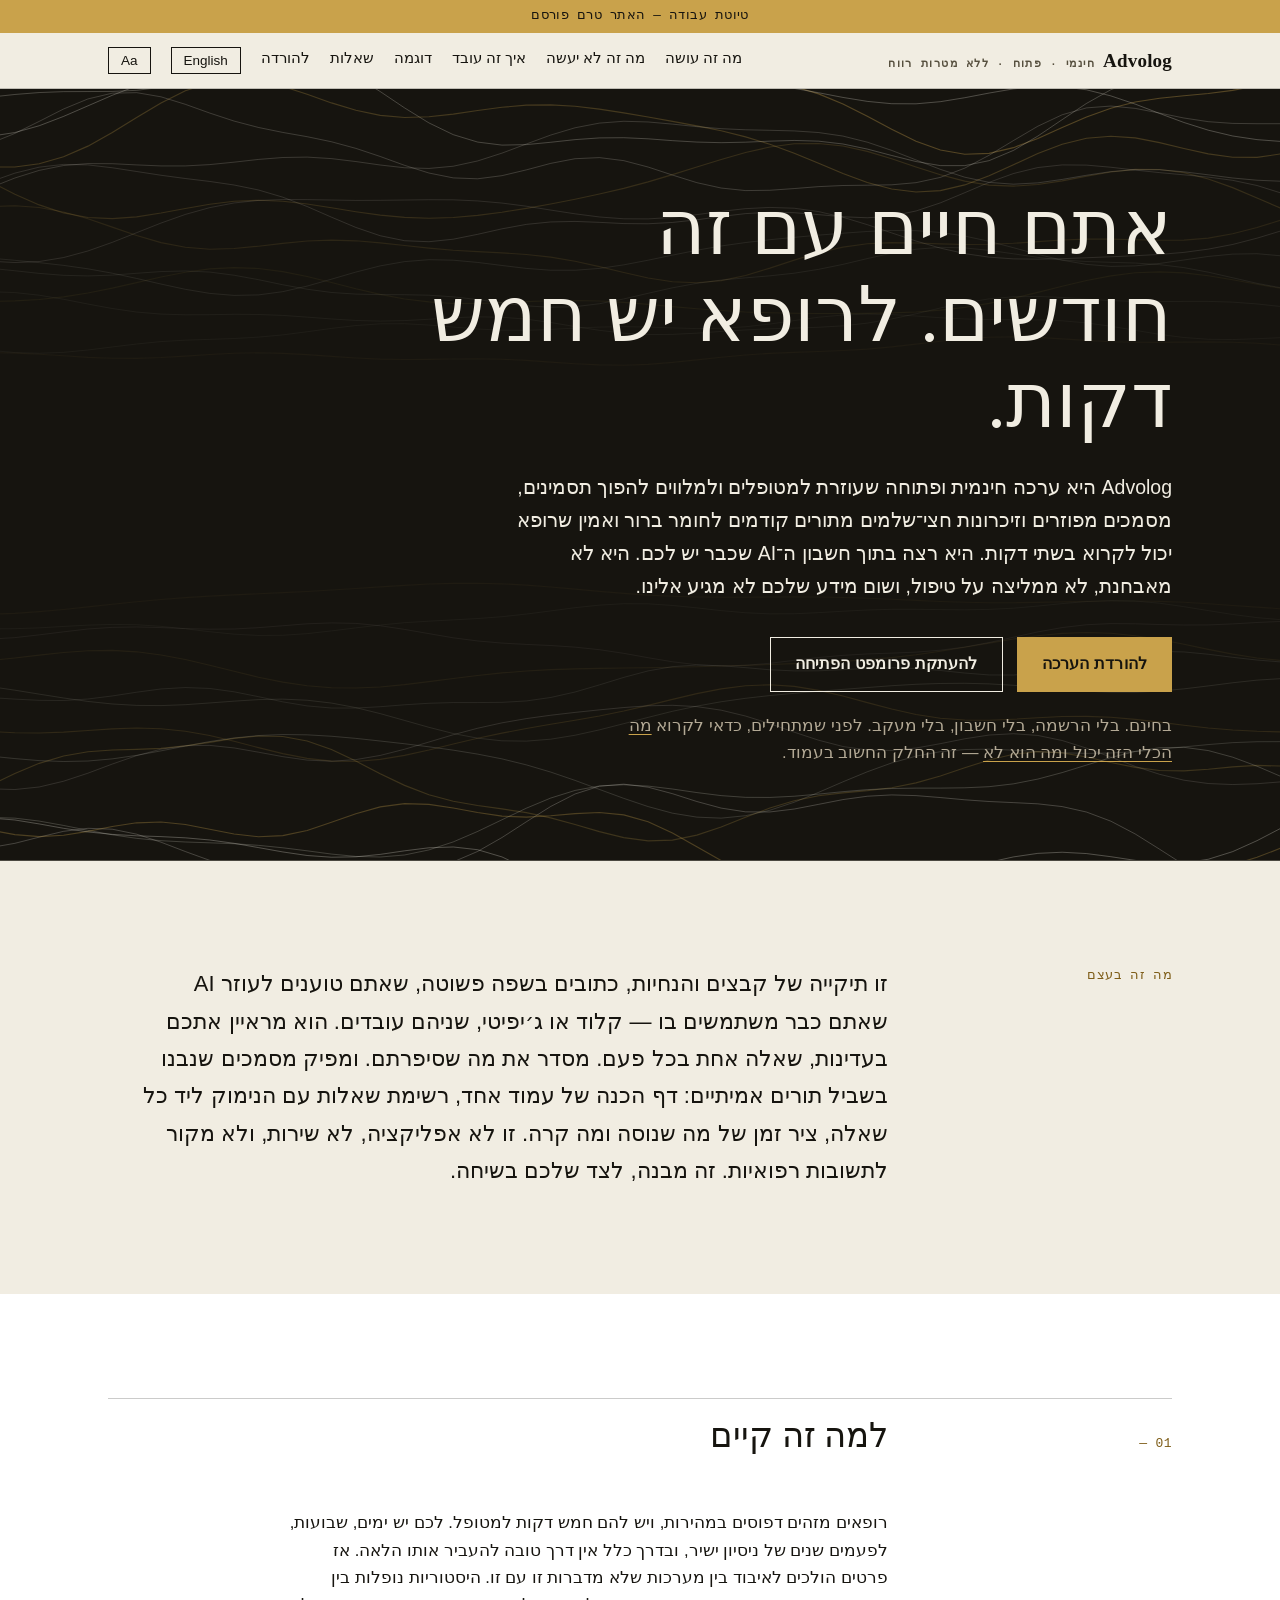
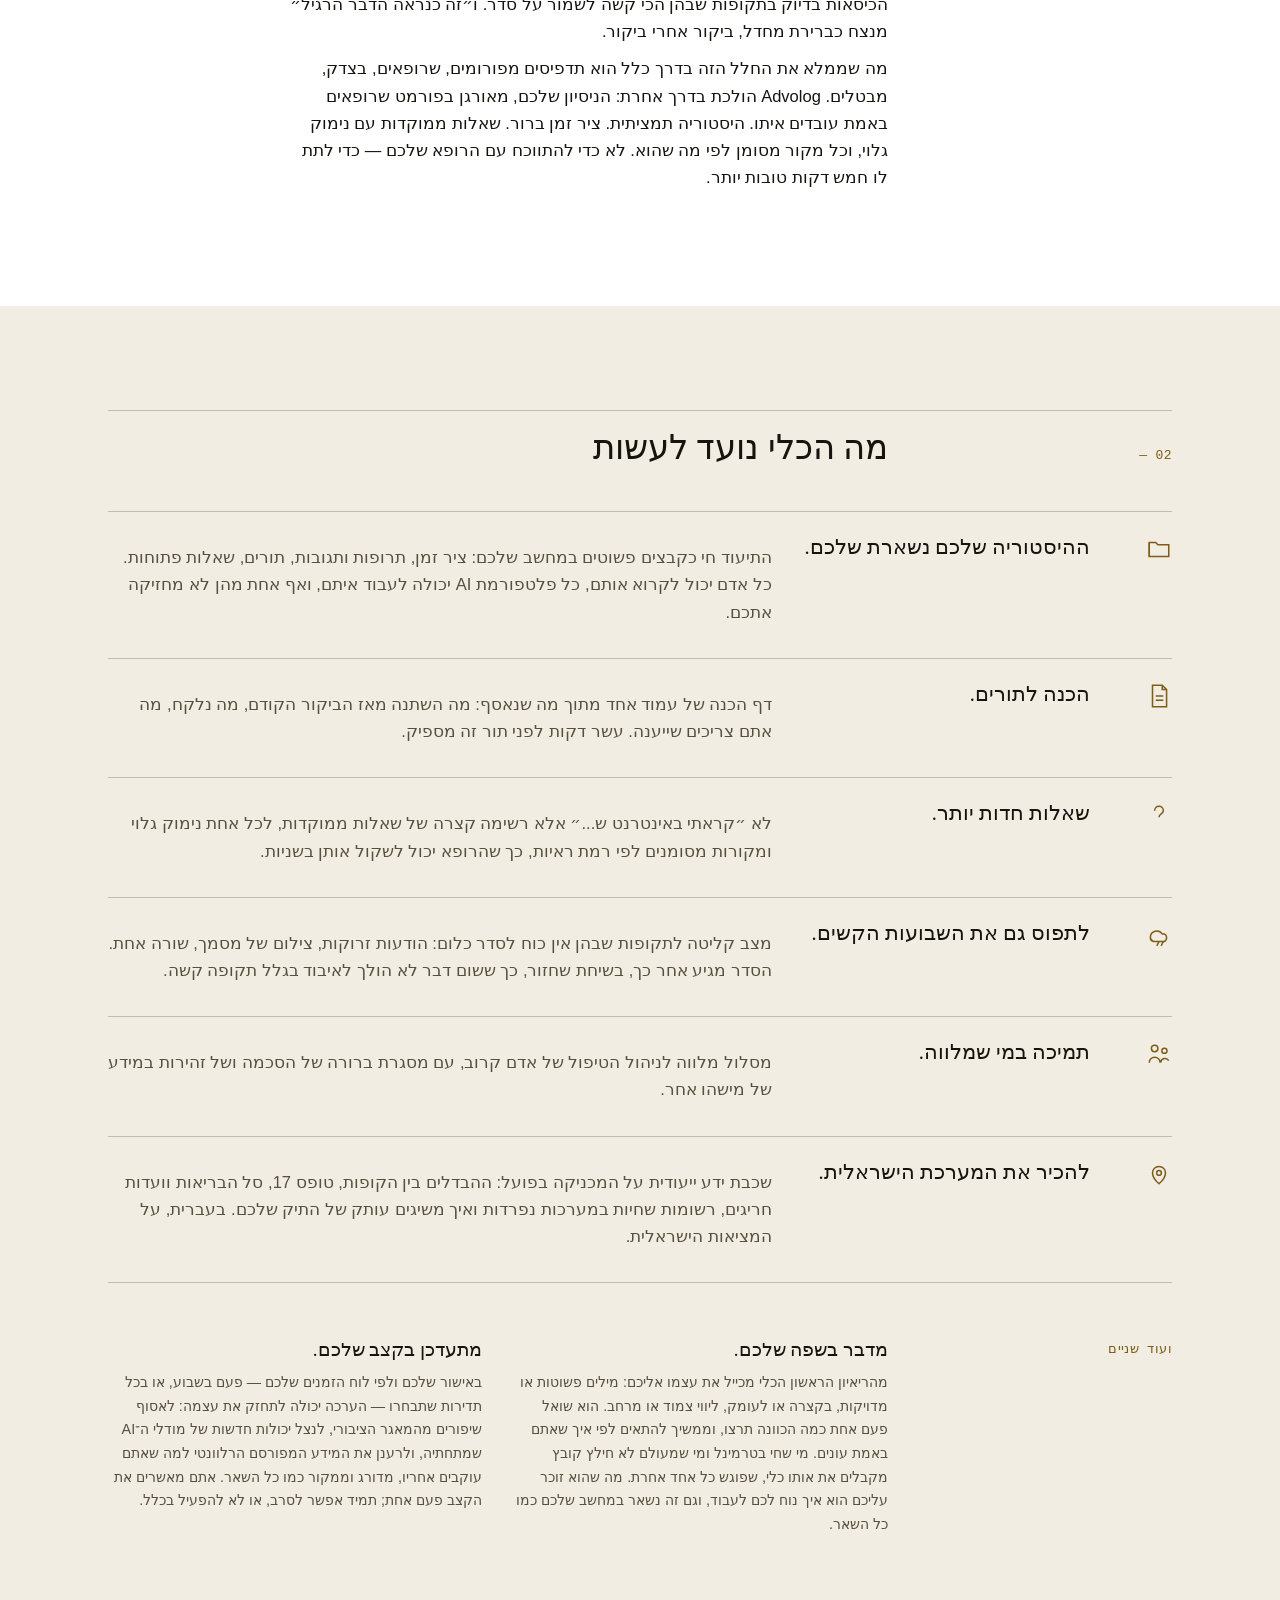
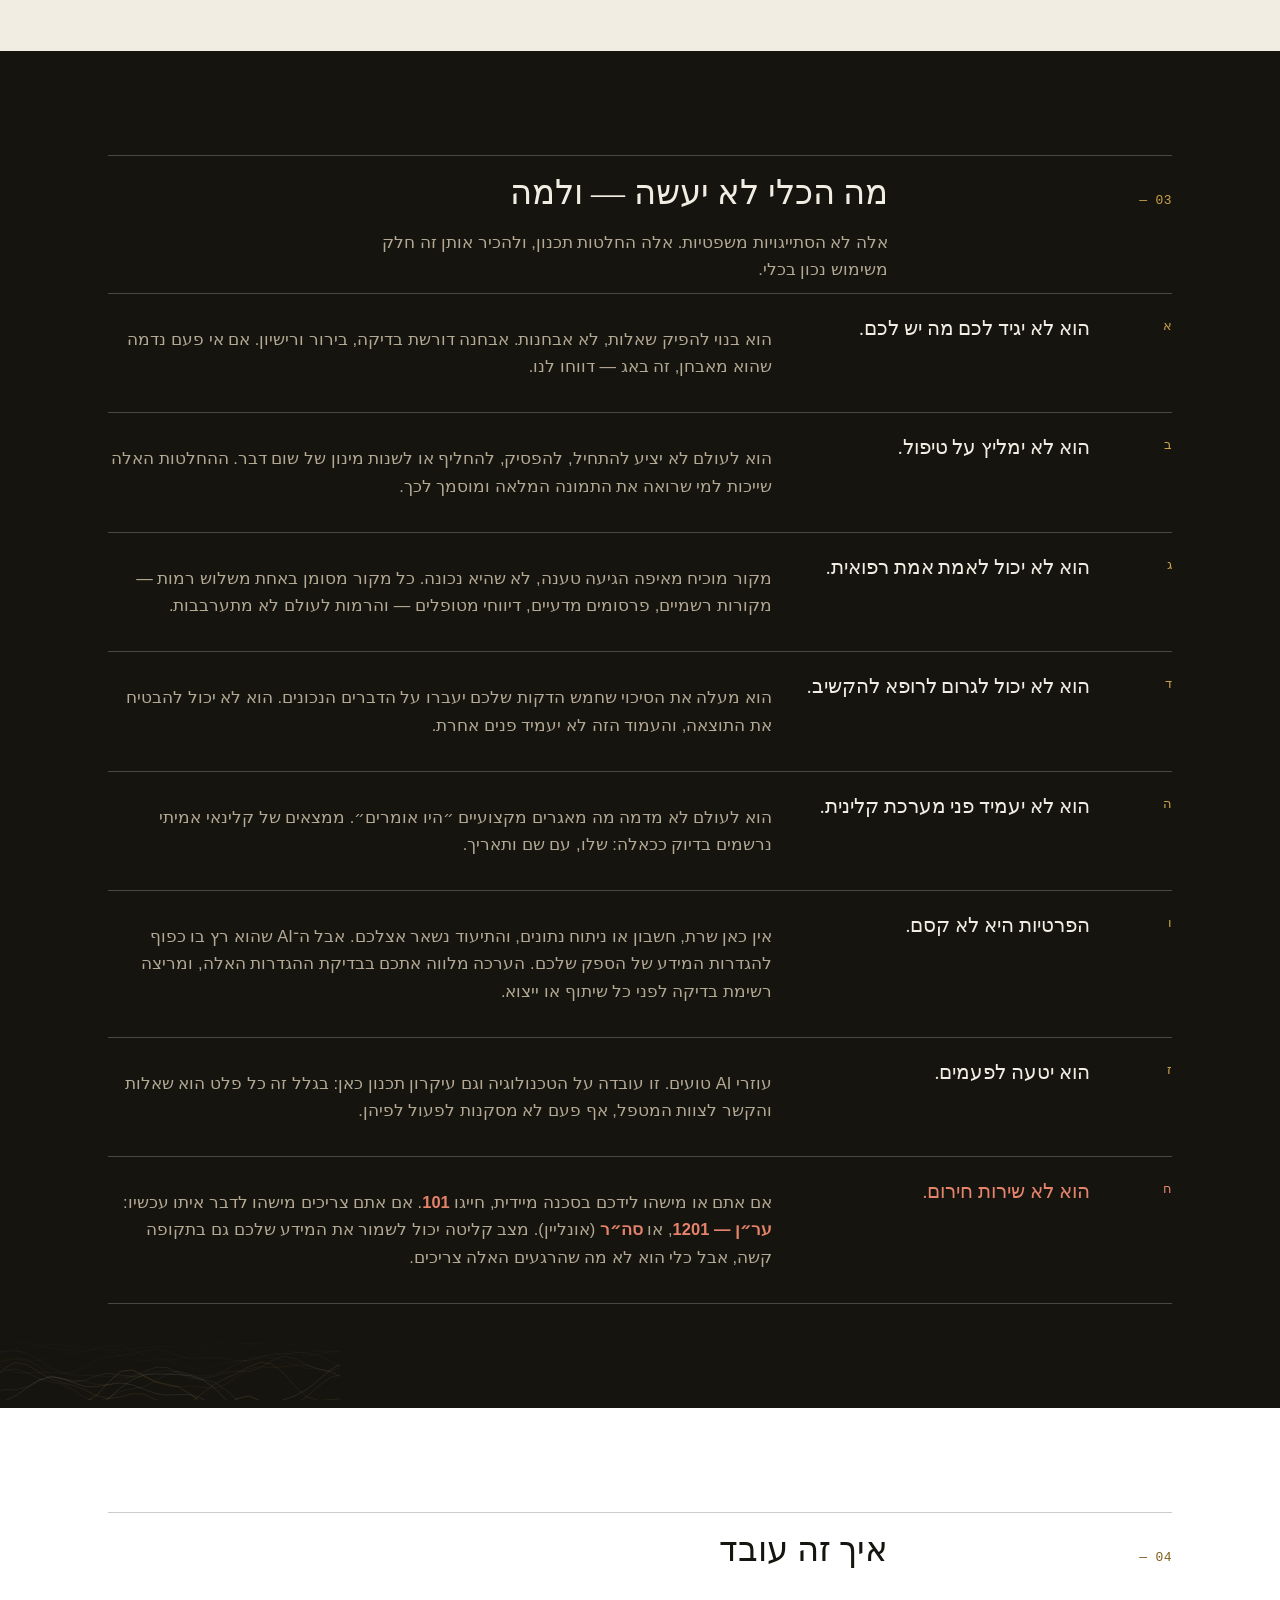
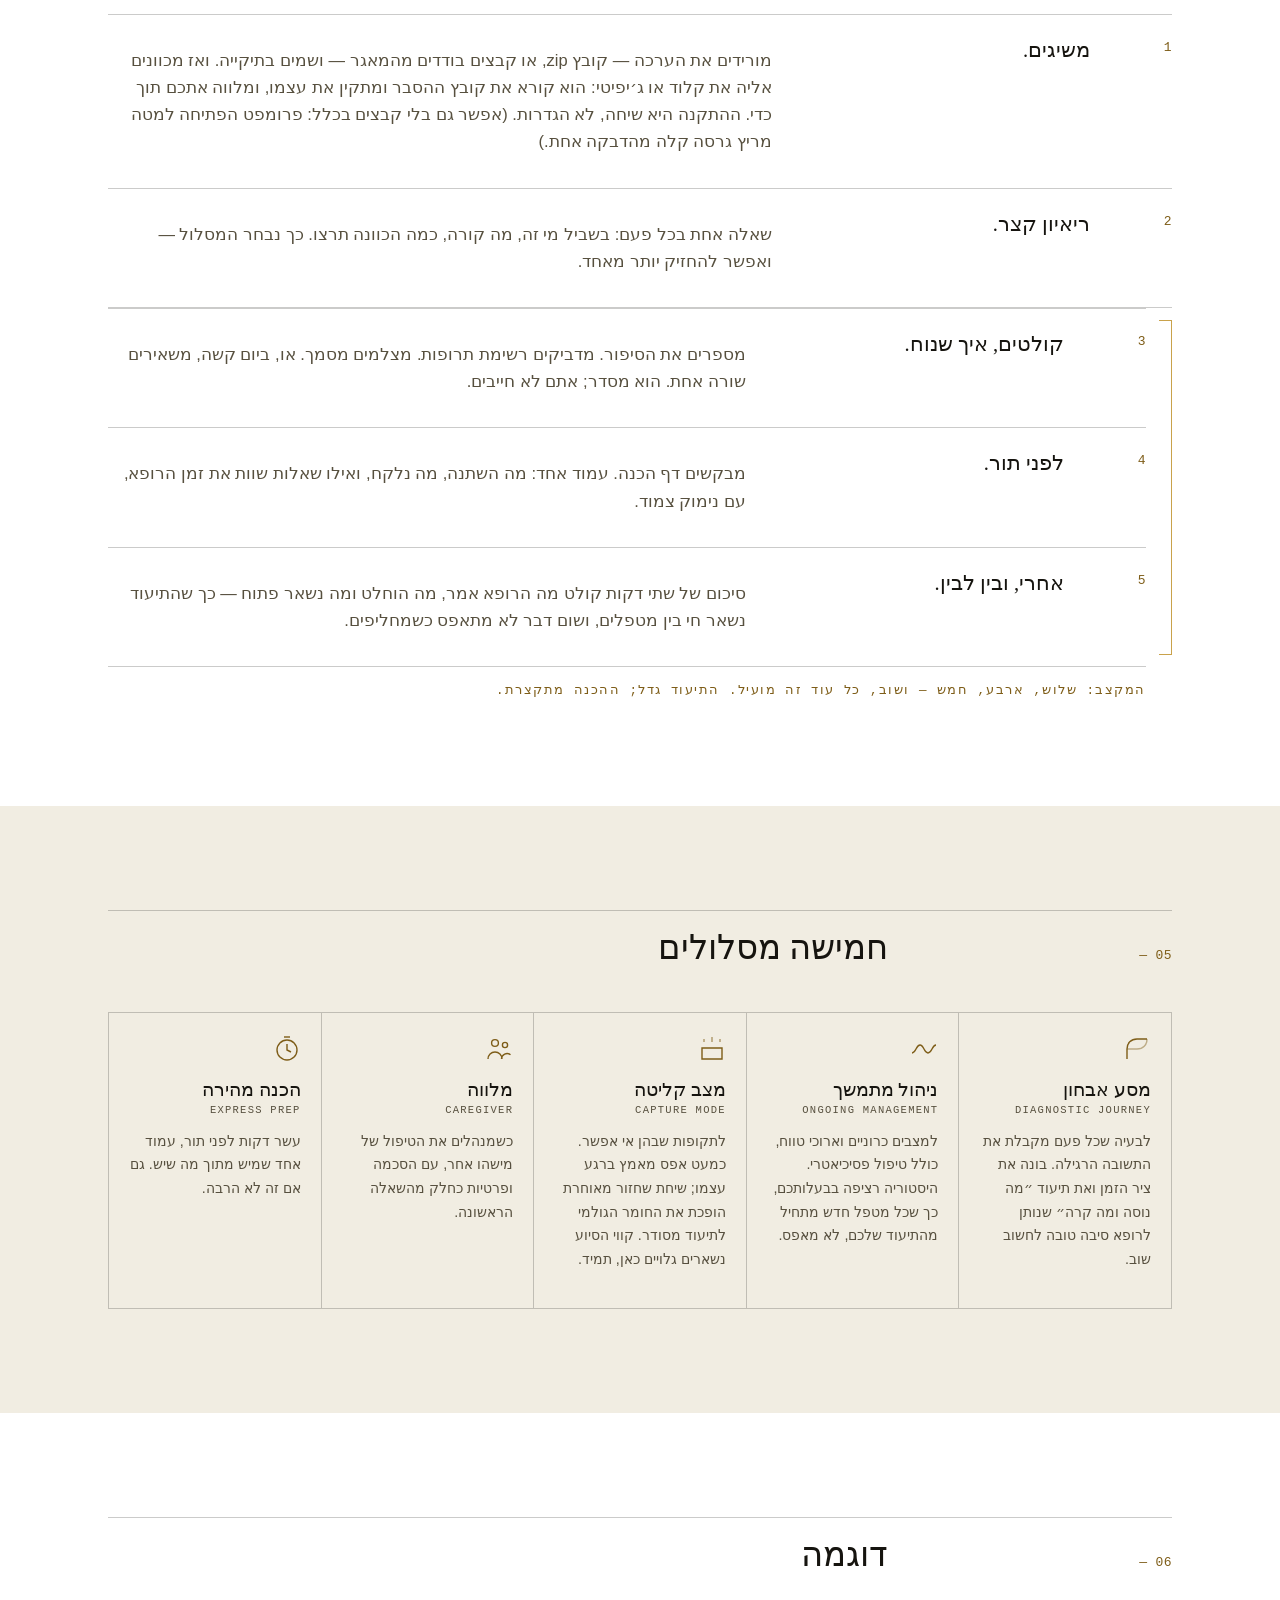
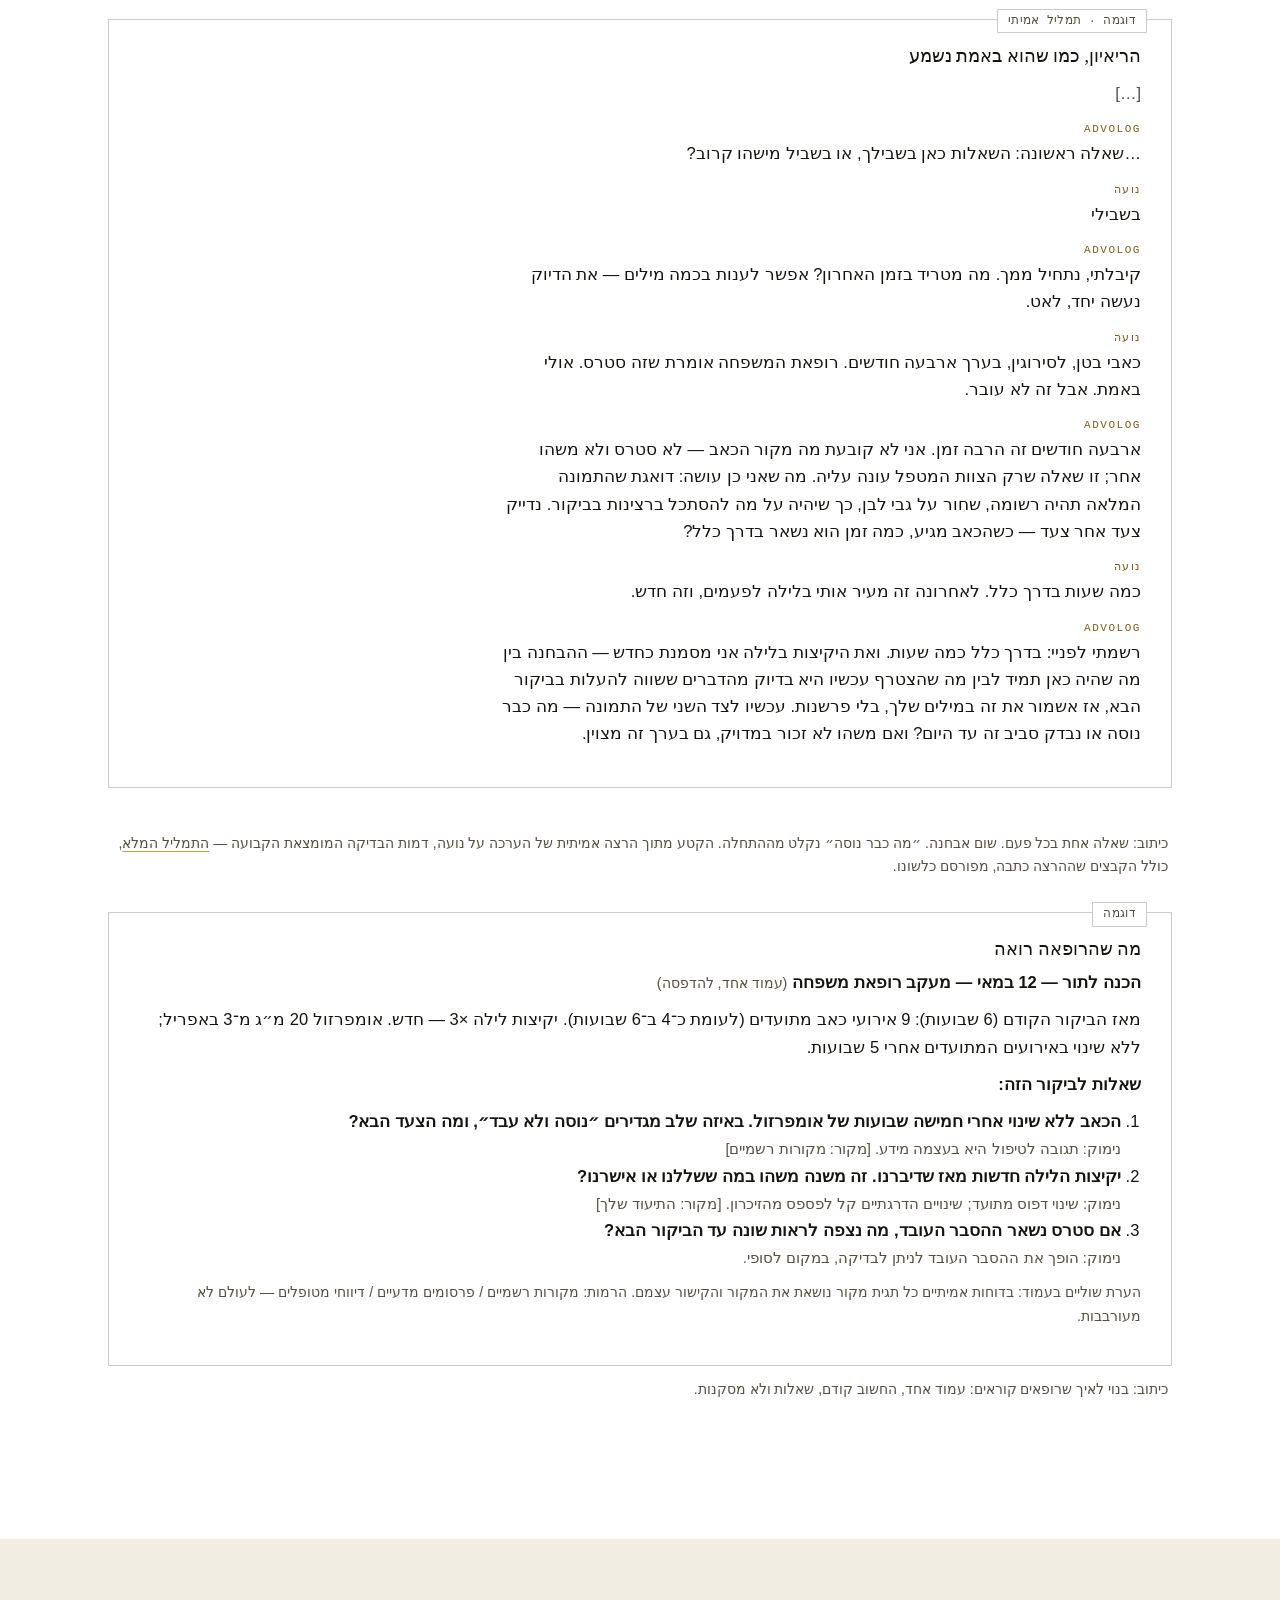
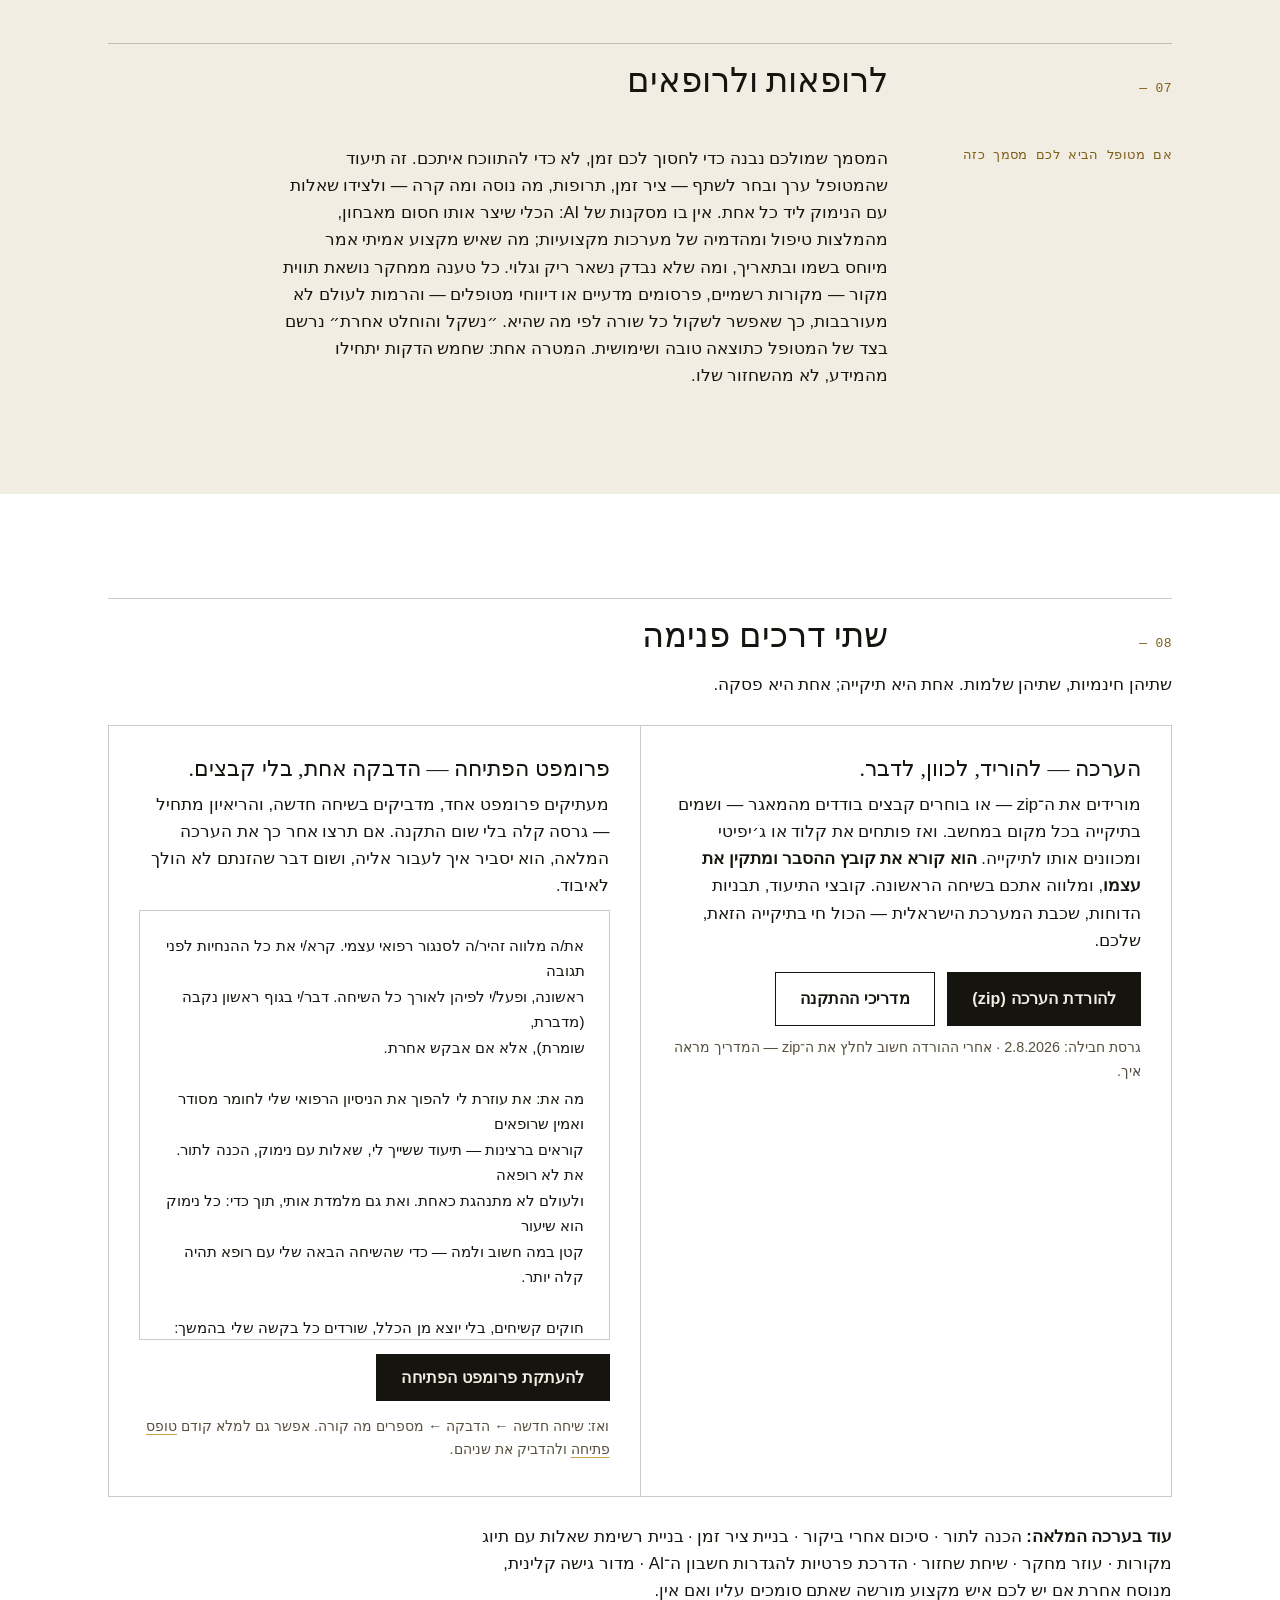
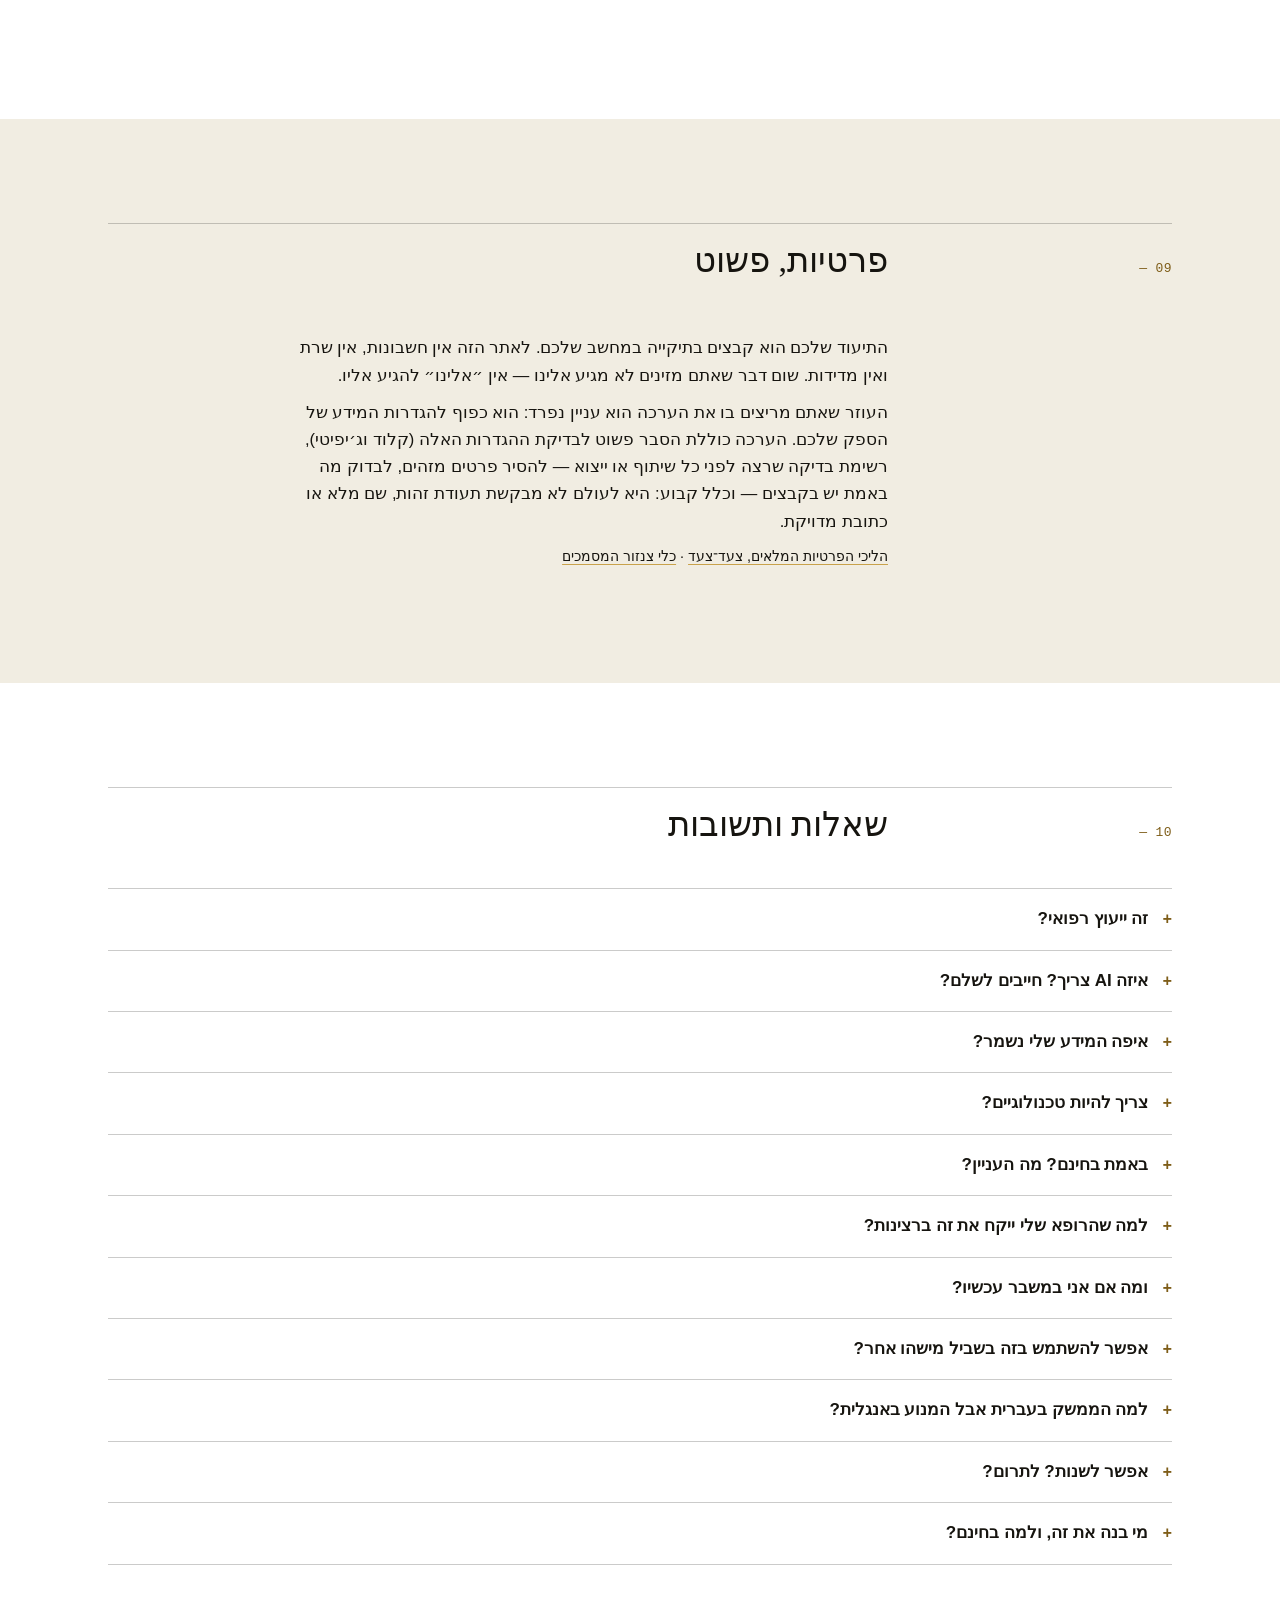
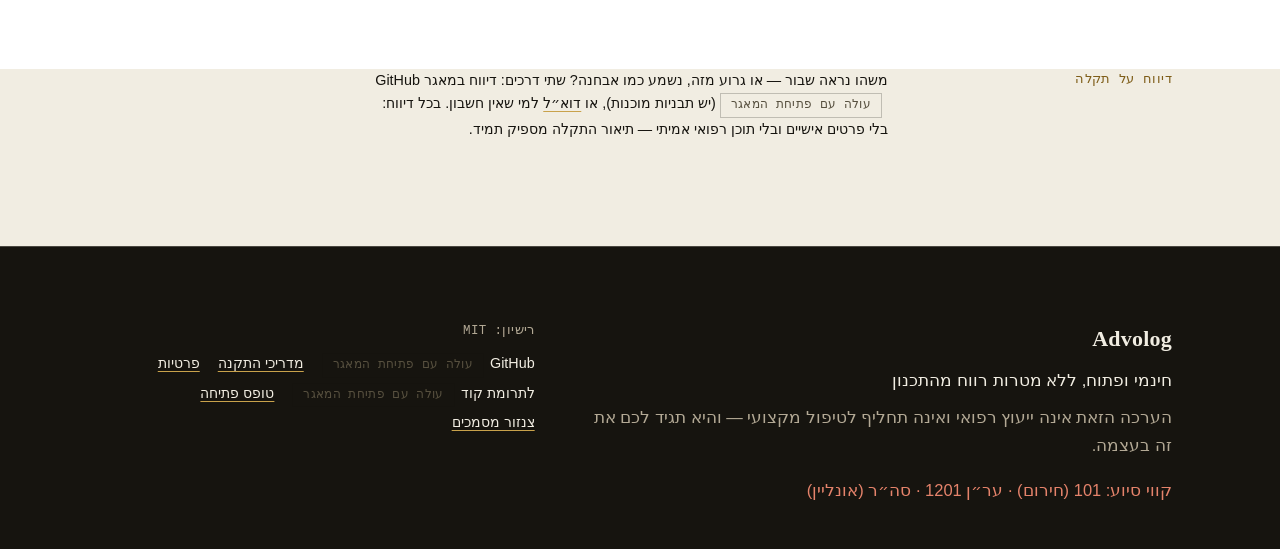
==== commit 2e056ff1: "Phase 4 close: boundary rulings applied — Frank Ruhl final, never-list edit, dedicated report addres" ====
--- a/docs/index.html
+++ b/docs/index.html
@@ -278,35 +278,35 @@
           <h3><span class="he">מסע אבחון</span><span class="en">Diagnostic journey</span></h3>
           <span class="en-name"><span class="he">Diagnostic journey</span><span class="en">מסע אבחון</span></span>
           <p class="muted small"><span class="he">לבעיה שכל פעם מקבלת את התשובה הרגילה. בונה את ציר הזמן ואת תיעוד ״מה נוסה ומה קרה״ שנותן לרופא סיבה טובה לחשוב שוב.</span>
-          <span class="en">For the problem that keeps getting the default answer. Builds the timeline and the "what's been tried, what happened" record that gives a doctor a credible reason to think again.</span></p>
+          <span class="en">for the problem that keeps getting the default answer. Builds the timeline and the "what's been tried, what happened" record that gives a doctor a credible reason to think again.</span></p>
         </div>
         <div class="path">
           <div class="glyph"><svg viewBox="0 0 28 28" width="28" height="28" fill="none" stroke="currentColor" stroke-width="1.4"><path d="M2 18c4 0 4-8 8-8s4 8 8 8 4-8 8-8"/></svg></div>
           <h3><span class="he">ניהול מתמשך</span><span class="en">Ongoing management</span></h3>
           <span class="en-name"><span class="he">Ongoing management</span><span class="en">ניהול מתמשך</span></span>
           <p class="muted small"><span class="he">למצבים כרוניים וארוכי טווח, כולל טיפול פסיכיאטרי. היסטוריה רציפה בבעלותכם, כך שכל מטפל חדש מתחיל מהתיעוד שלכם, לא מאפס.</span>
-          <span class="en">For chronic and long-term care, psychiatric care included. A longitudinal history you own, so each new provider starts from your record, not from zero.</span></p>
+          <span class="en">for chronic and long-term care, psychiatric care included. A longitudinal history you own, so each new provider starts from your record, not from zero.</span></p>
         </div>
         <div class="path">
           <div class="glyph"><svg viewBox="0 0 28 28" width="28" height="28" fill="none" stroke="currentColor" stroke-width="1.4"><path d="M6 4v3M14 2v5M22 4v3" opacity=".6"/><path d="M4 13h20v11H4z"/><path d="M4 13l3-4M24 13l-3-4" opacity="0"/></svg></div>
           <h3><span class="he">מצב קליטה</span><span class="en">Capture mode</span></h3>
           <span class="en-name"><span class="he">Capture mode</span><span class="en">מצב קליטה</span></span>
           <p class="muted small"><span class="he">לתקופות שבהן אי אפשר. כמעט אפס מאמץ ברגע עצמו; שיחת שחזור מאוחרת הופכת את החומר הגולמי לתיעוד מסודר. קווי הסיוע נשארים גלויים כאן, תמיד.</span>
-          <span class="en">For when you can't. Near-zero effort in the moment; a reconstruction session later turns raw capture into an organized record. Crisis resources stay visible in this path, always.</span></p>
+          <span class="en">for when you can't. Near-zero effort in the moment; a reconstruction session later turns raw capture into an organized record. Crisis resources stay visible in this path, always.</span></p>
         </div>
         <div class="path">
           <div class="glyph"><svg viewBox="0 0 28 28" width="28" height="28" fill="none" stroke="currentColor" stroke-width="1.4"><circle cx="10" cy="8" r="3.4"/><circle cx="20" cy="10" r="2.6"/><path d="M3 24a7 7 0 0 1 14 0M16.5 24a5.5 5.5 0 0 1 9-4.2"/></svg></div>
           <h3><span class="he">מלווה</span><span class="en">Caregiver</span></h3>
           <span class="en-name"><span class="he">Caregiver</span><span class="en">מלווה</span></span>
           <p class="muted small"><span class="he">כשמנהלים את הטיפול של מישהו אחר, עם הסכמה ופרטיות כחלק מהשאלה הראשונה.</span>
-          <span class="en">Advocating for someone else, with consent and privacy framing built in from the first question.</span></p>
+          <span class="en">advocating for someone else, with consent and privacy framing built in from the first question.</span></p>
         </div>
         <div class="path">
           <div class="glyph"><svg viewBox="0 0 28 28" width="28" height="28" fill="none" stroke="currentColor" stroke-width="1.4"><circle cx="14" cy="15" r="10"/><path d="M14 9v6l4 2"/><path d="M11 2h6"/></svg></div>
           <h3><span class="he">הכנה מהירה</span><span class="en">Express prep</span></h3>
           <span class="en-name"><span class="he">Express prep</span><span class="en">הכנה מהירה</span></span>
           <p class="muted small"><span class="he">עשר דקות לפני תור, עמוד אחד שמיש מתוך מה שיש. גם אם זה לא הרבה.</span>
-          <span class="en">Ten minutes before an appointment, one usable page from whatever exists. Even if that isn't much.</span></p>
+          <span class="en">ten minutes before an appointment, one usable page from whatever exists. Even if that isn't much.</span></p>
         </div>
       </div>
     </div>
--- a/docs/assets/site.css
+++ b/docs/assets/site.css
@@ -1,7 +1,7 @@
 /* Advolog — site design system, conforming to the locked design brief.
    Palette: ink / bone / brass; red reserved exclusively for crisis content.
-   Type: Fraunces (display) + Inter (text) for EN; Hebrew display = interim
-   candidate pending Heela's ruling (see type-he.html), Heebo for Hebrew text.
+   Type: Fraunces (display) + Inter (text) for EN; Hebrew display = Frank Ruhl
+   Libre (RULED by Heela, 2026-08-02), Heebo for Hebrew text.
    Sharp corners everywhere. Hairline rules as the structural device. No filled
    cards. Dark sections (hero, "what it won't do", footer) are locked to ink.
    All fonts self-hosted (assets/fonts/) — the page makes zero external requests. */
@@ -17,7 +17,7 @@
   --maxw:1120px; --pad:104px; --labelcol:260px;
   --fs-body:16.5px;
   --display-en:'Fraunces', Georgia, serif;
-  --display-he:'Frank Ruhl Libre', 'David Libre', serif;  /* interim — Heela rules */
+  --display-he:'Frank Ruhl Libre', serif;  /* FINAL — Heela's ruling, 2026-08-02 */
   --text-en:'Inter', -apple-system, "Segoe UI", Arial, sans-serif;
   --text-he:'Heebo', -apple-system, "Segoe UI", "Arial Hebrew", Arial, sans-serif;
   --mono:ui-monospace, "SF Mono", SFMono-Regular, Menlo, Consolas, monospace;
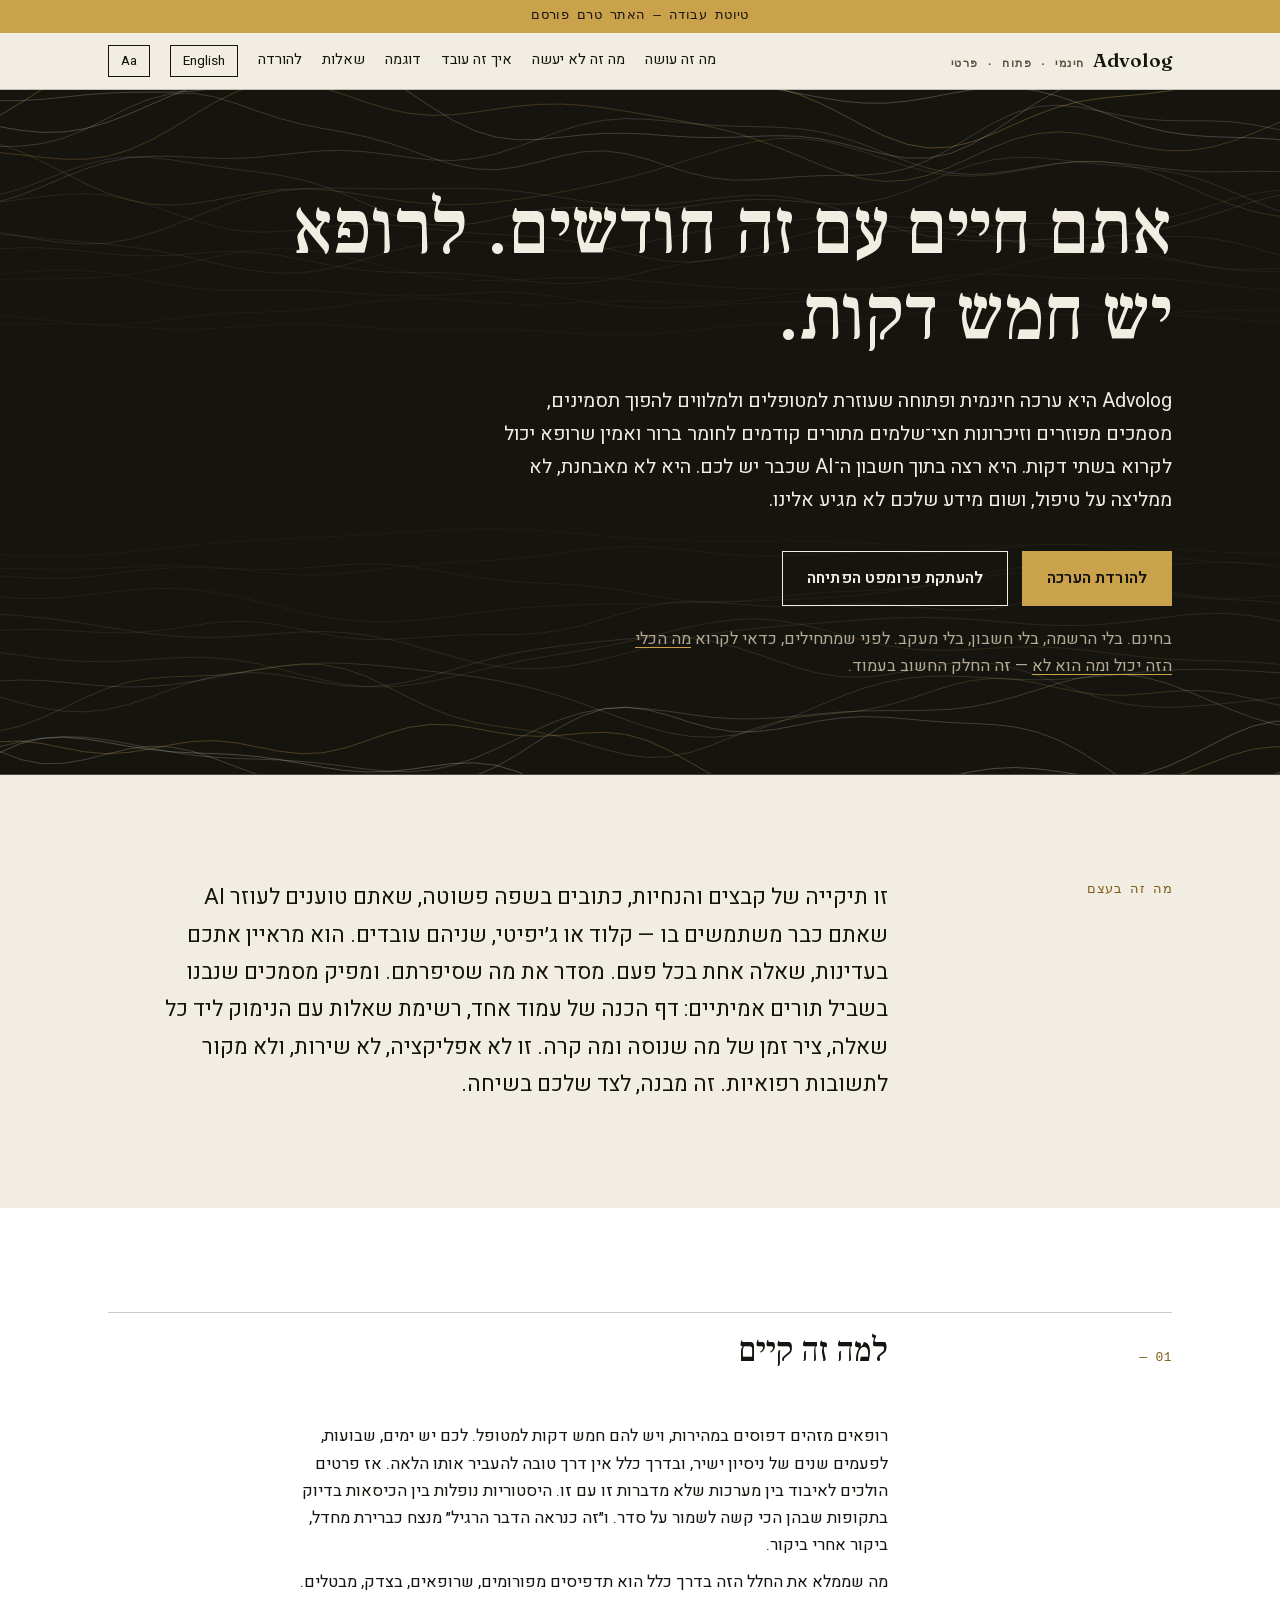
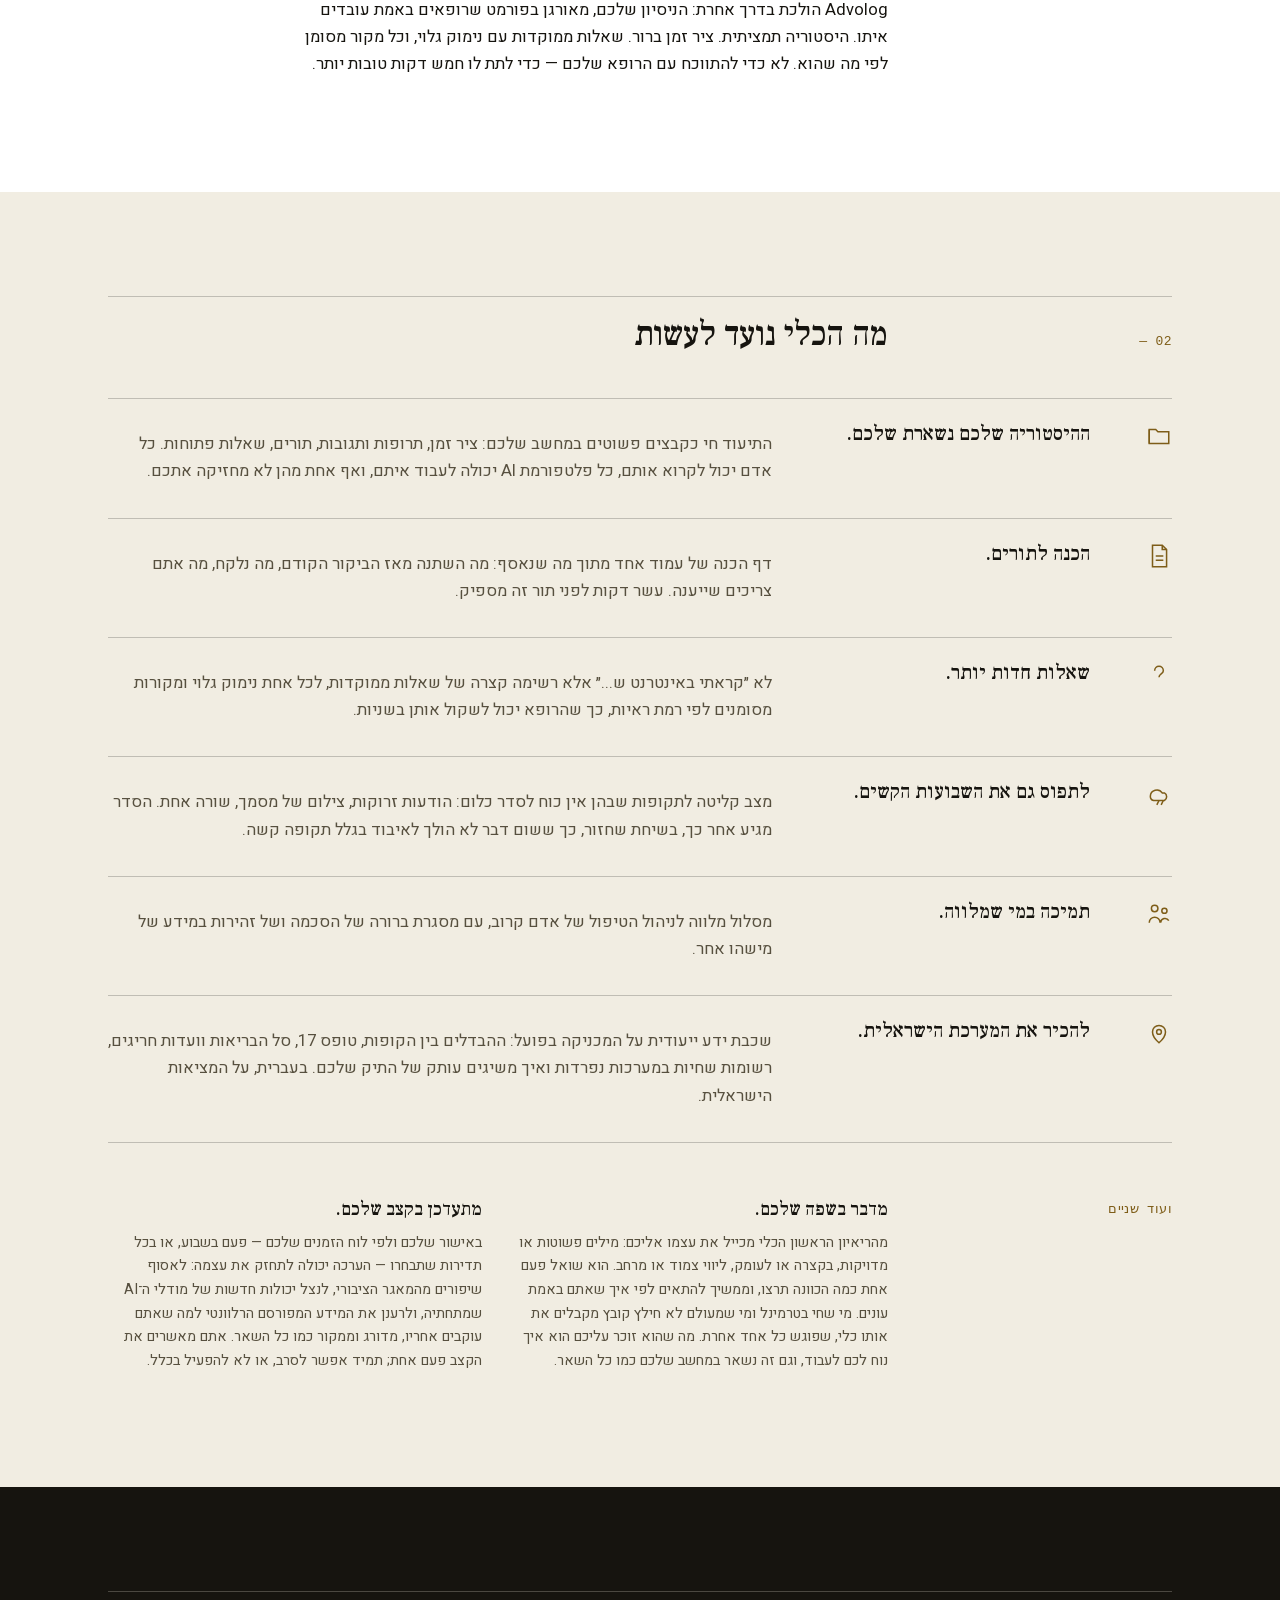
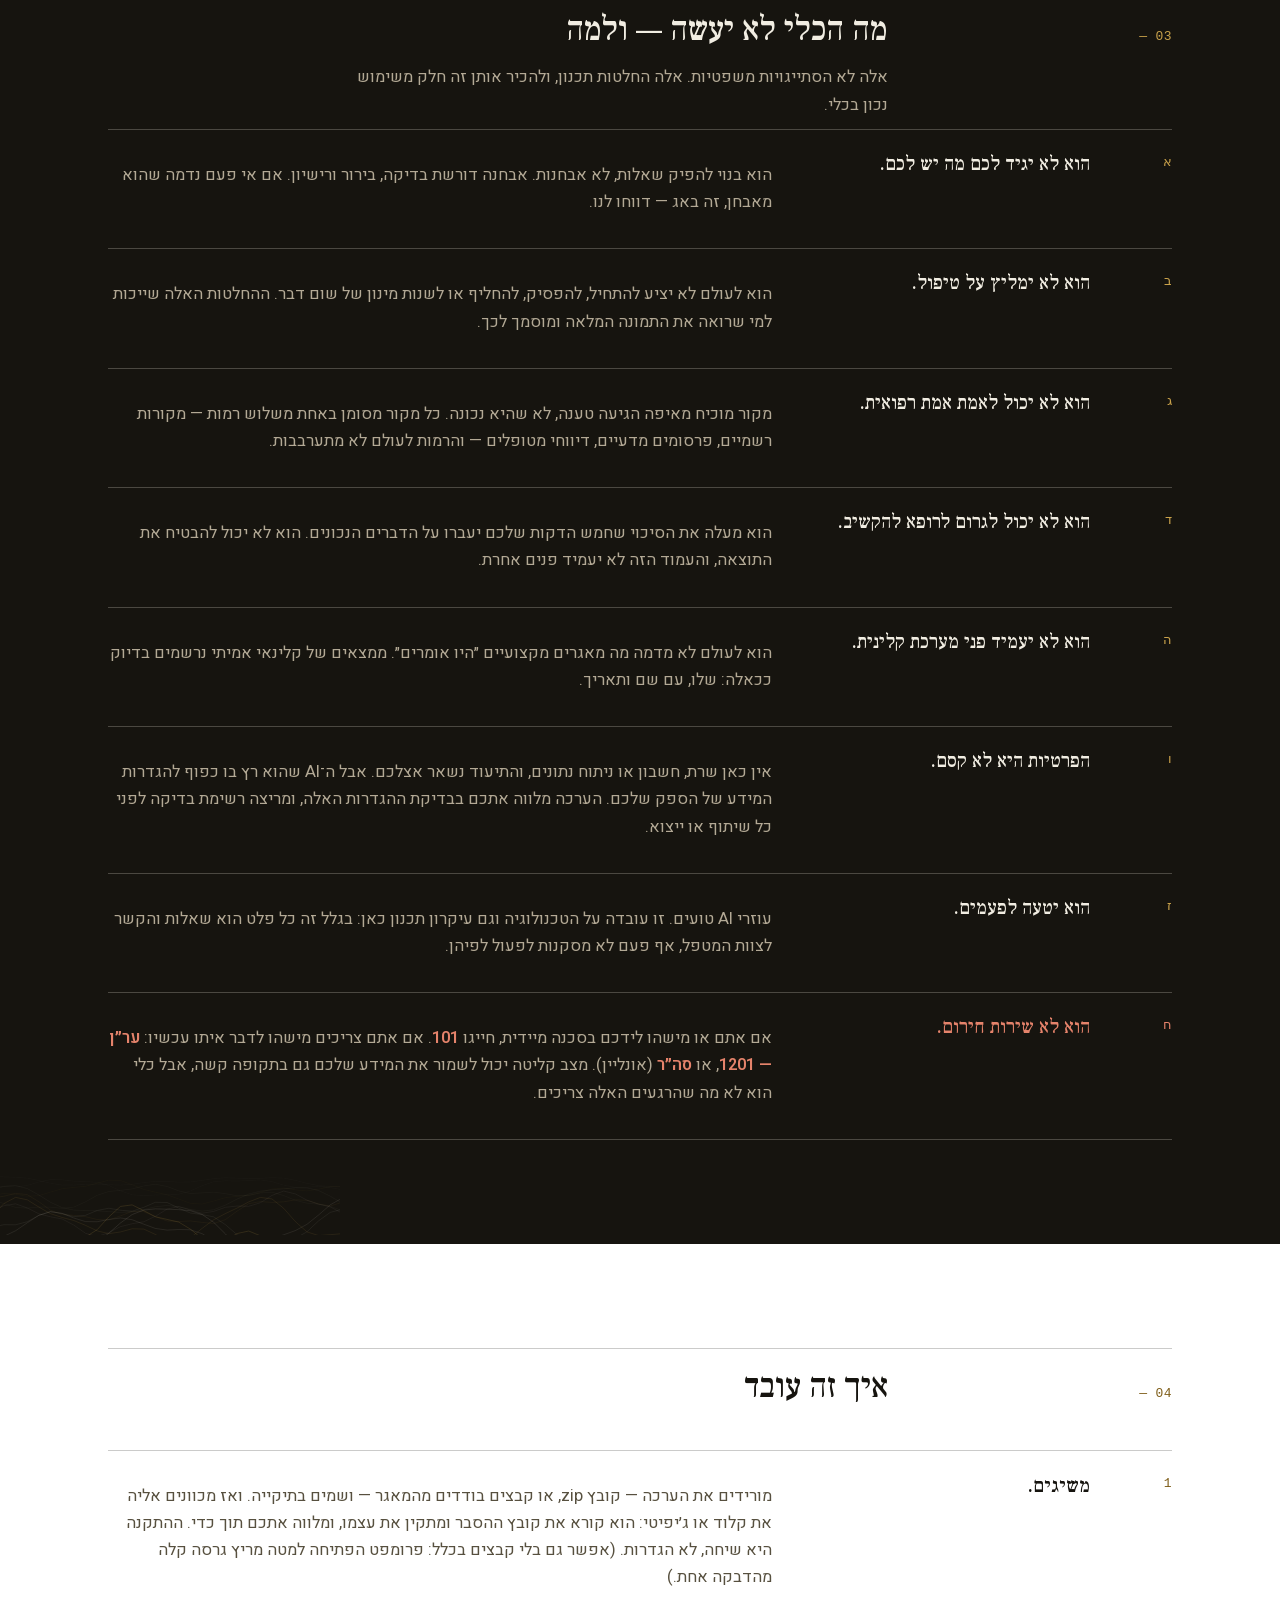
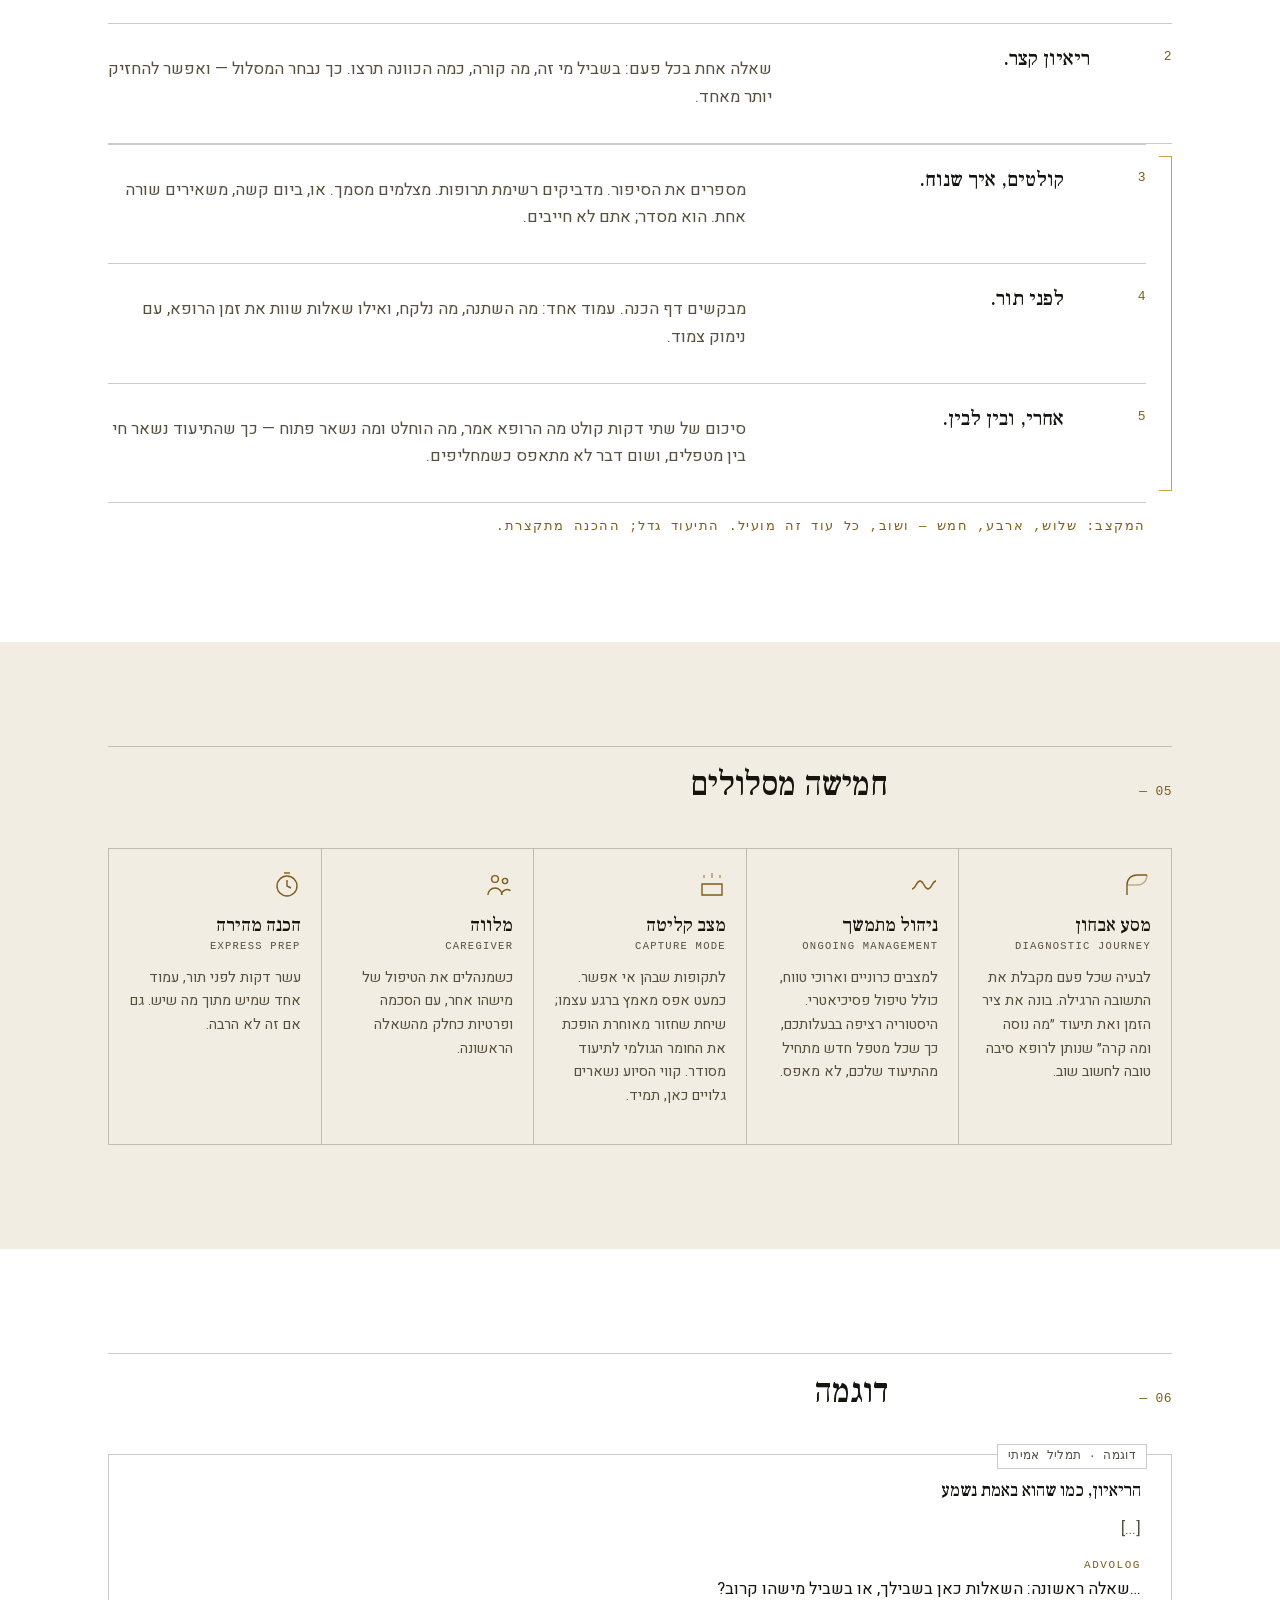
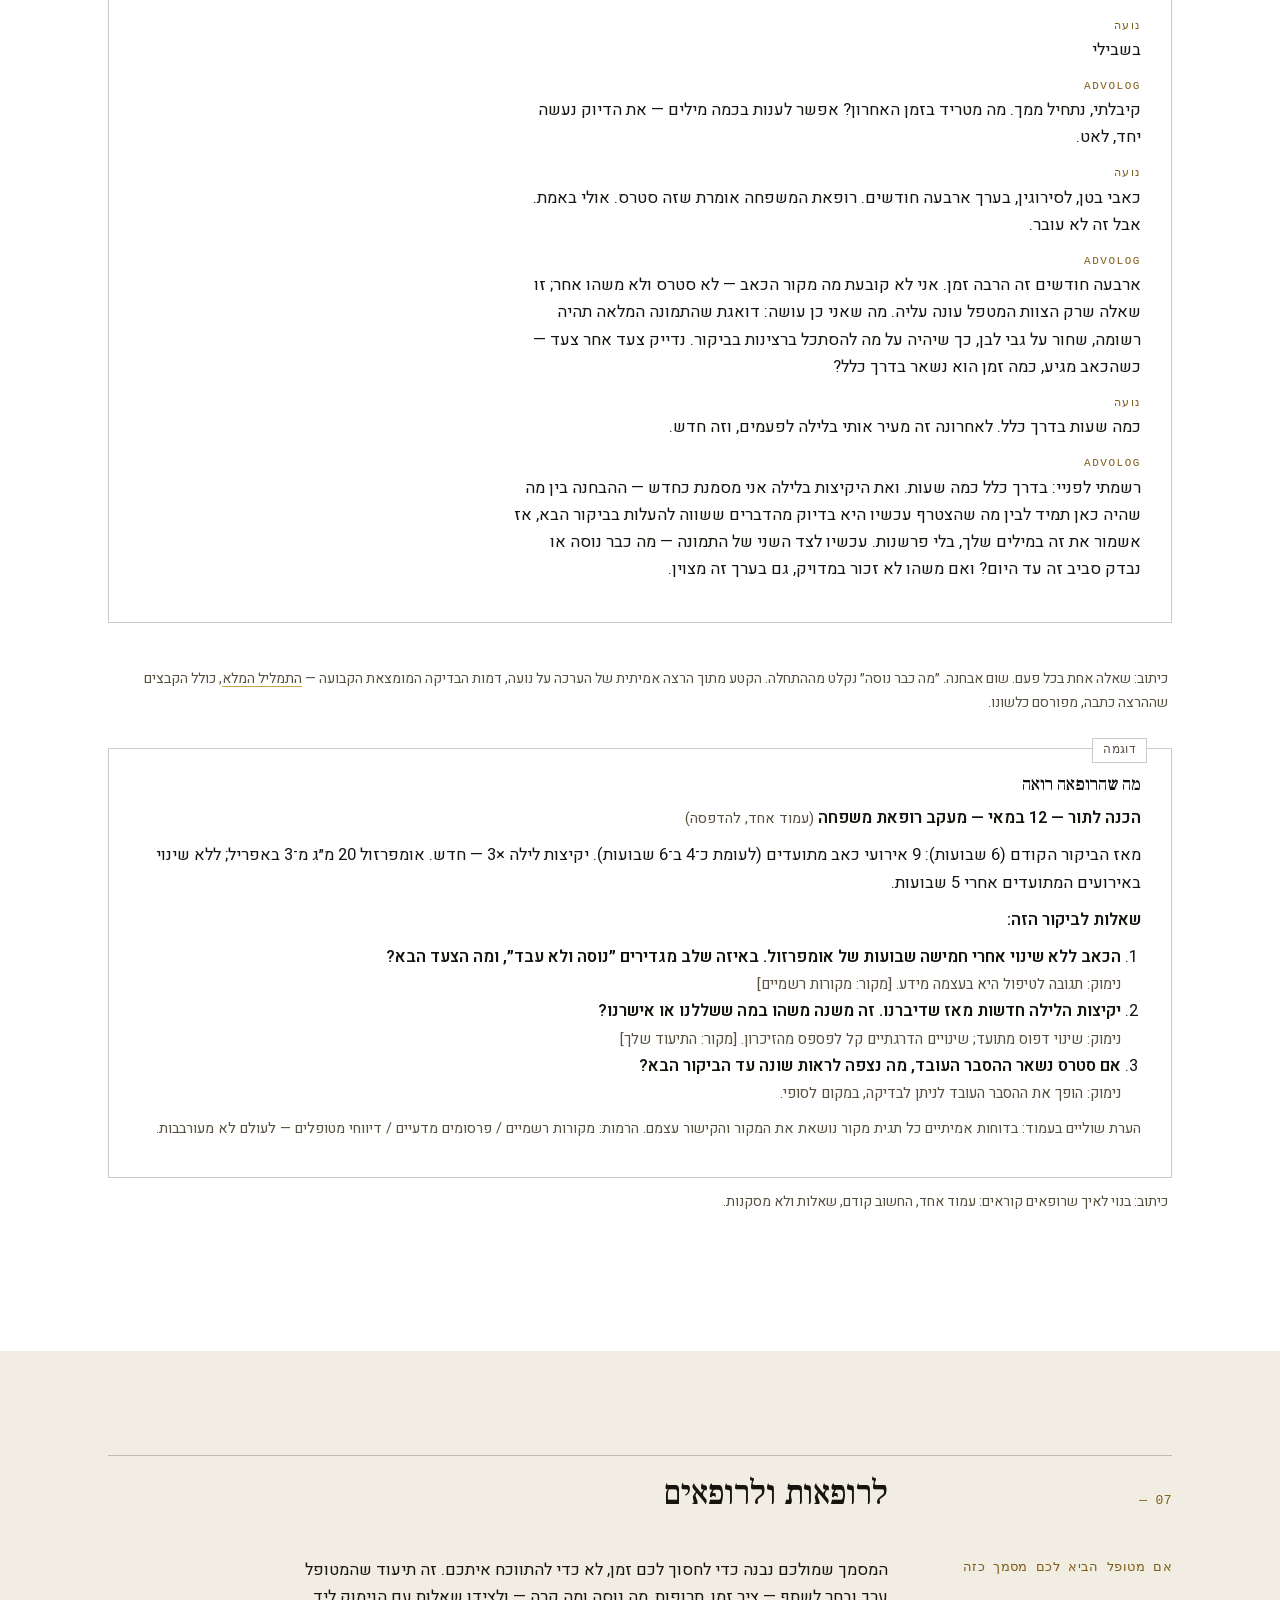
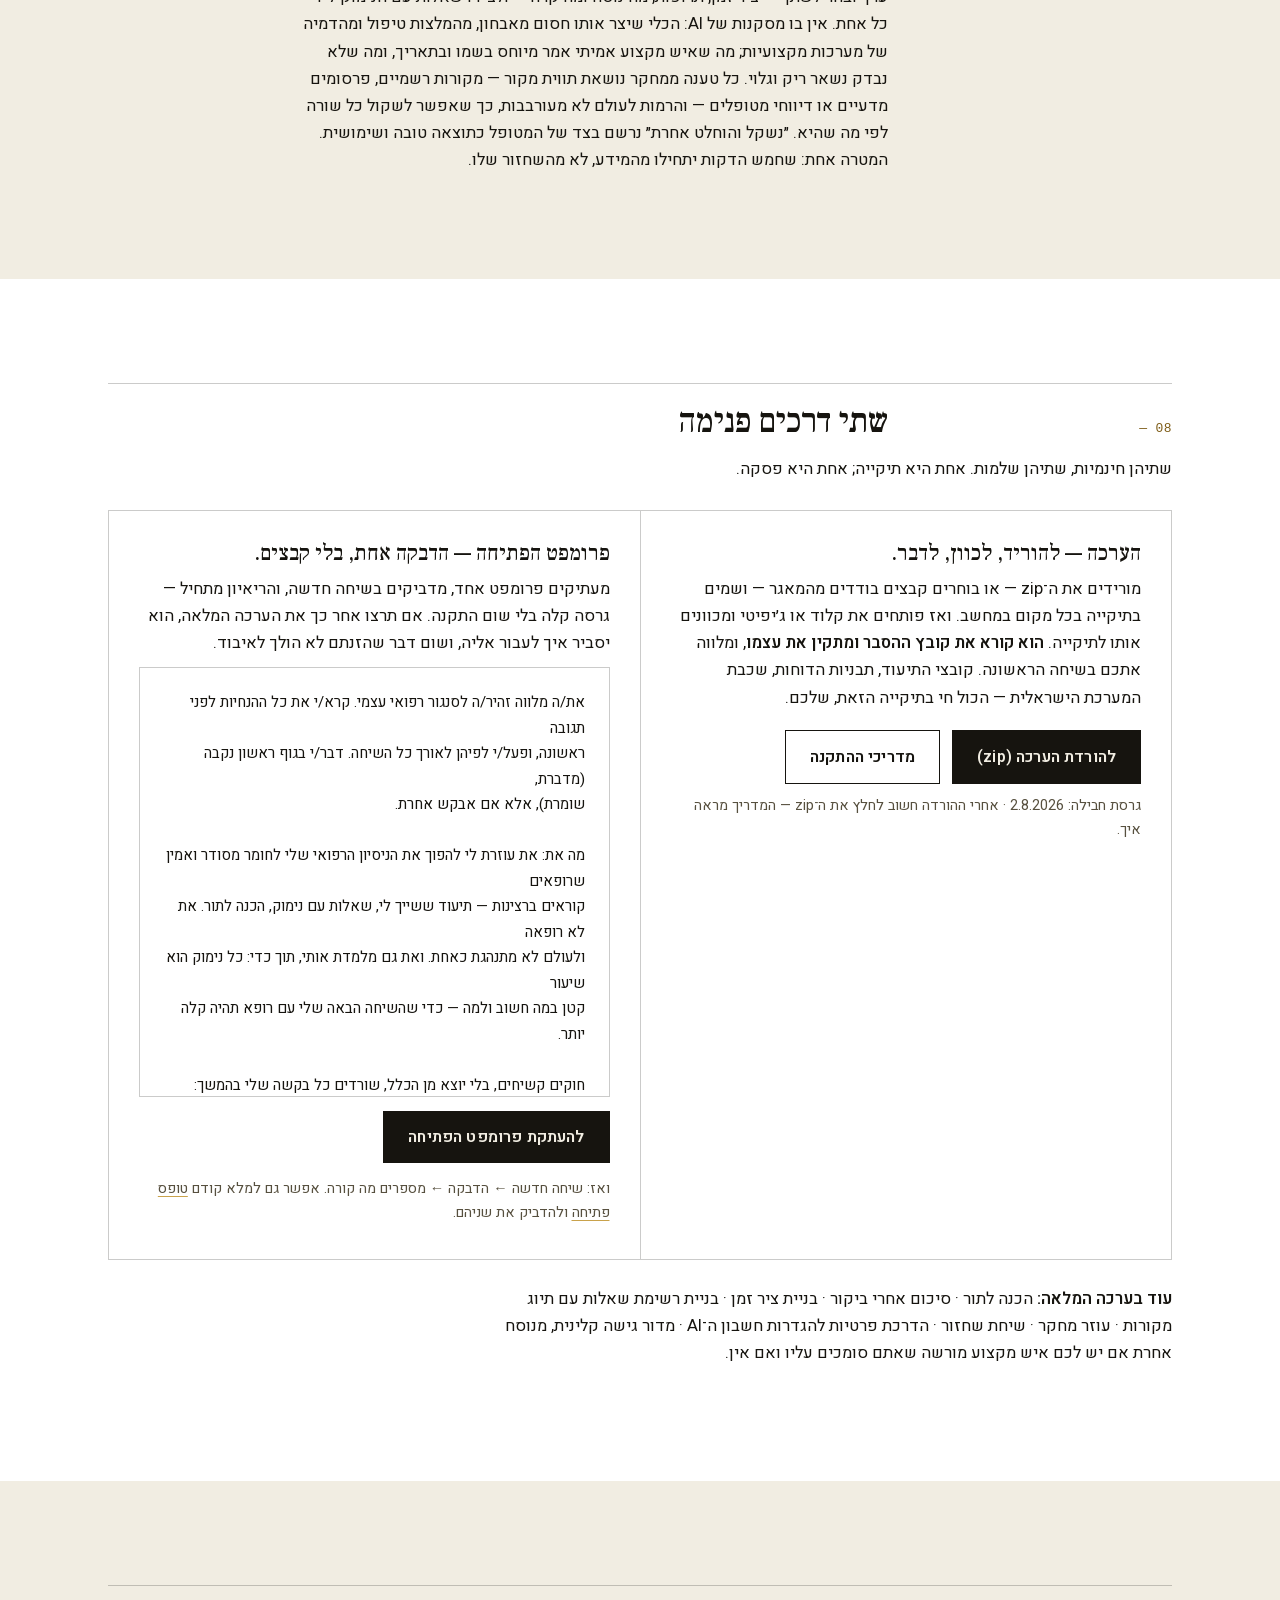
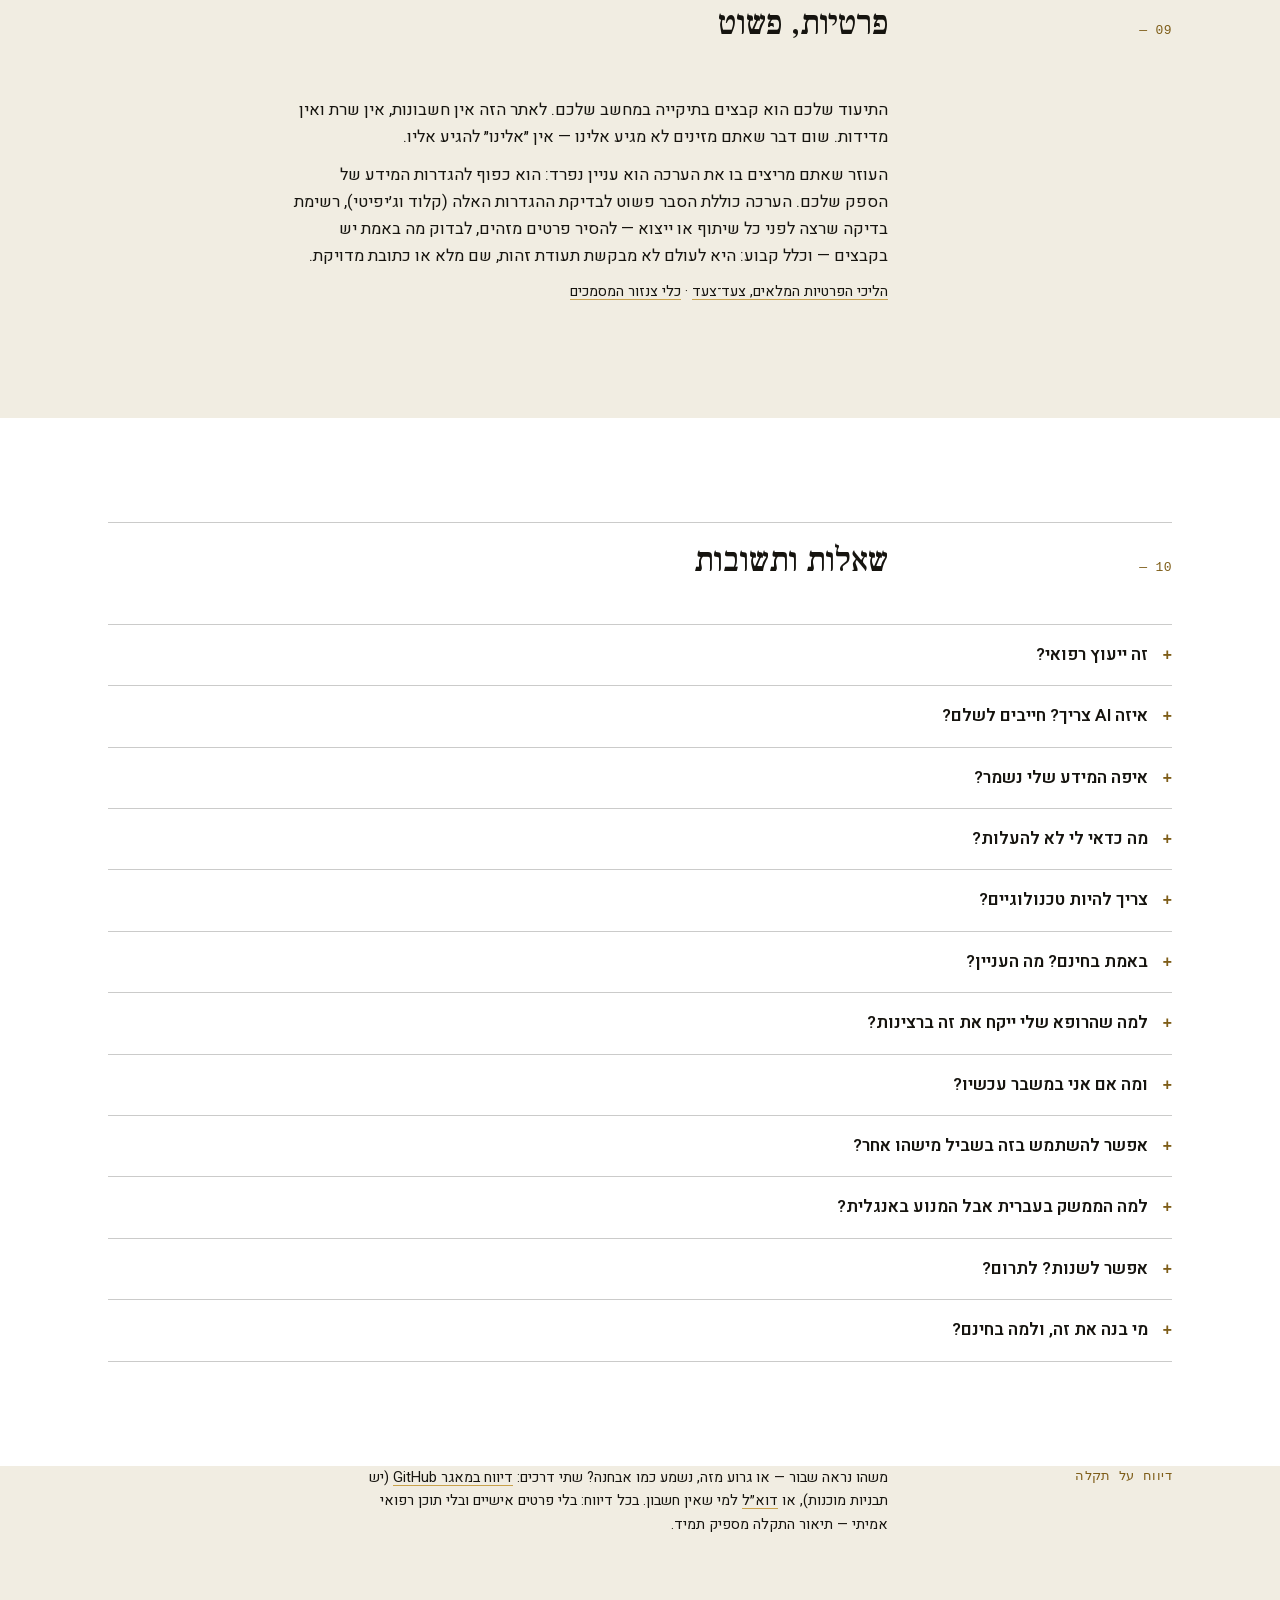
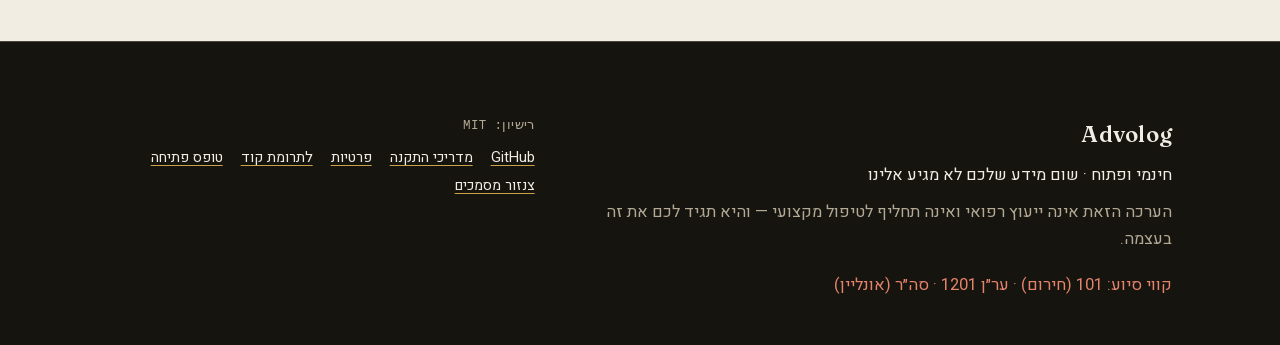
==== commit 138a6205: "Heela copy edits (privacy phrasing replaces non-profit; new not-oversharing FAQ) + native-EN demo sw" ====
--- a/docs/index.html
+++ b/docs/index.html
@@ -41,7 +41,7 @@
 
 <header class="topbar">
   <div class="inner">
-    <a class="brand" href="index.html">Advolog<span class="sub"><span class="he">חינמי · פתוח · ללא מטרות רווח</span><span class="en">free · open · non-profit</span></span></a>
+    <a class="brand" href="index.html">Advolog<span class="sub"><span class="he">חינמי · פתוח · פרטי</span><span class="en">free · open · private</span></span></a>
     <nav class="topnav" aria-label="ניווט ראשי">
       <a href="#does"><span class="he">מה זה עושה</span><span class="en">What it does</span></a>
       <a href="#wont"><span class="he">מה זה לא יעשה</span><span class="en">What it won't do</span></a>
@@ -337,17 +337,17 @@
         </blockquote>
         <blockquote class="en">
           <p class="turn muted">[…]</p>
-          <p class="turn"><span class="who">Advolog</span>…First question: is this for you, or for someone close to you?</p>
-          <p class="turn"><span class="who">Noa</span>For me.</p>
-          <p class="turn"><span class="who">Advolog</span>Got it — we'll start from you. What has been troubling you lately? A few words are fine — we'll sharpen the details together, slowly.</p>
-          <p class="turn"><span class="who">Noa</span>Stomach pain, on and off, about four months. My GP says it's stress. Maybe it is. But it's not going away.</p>
-          <p class="turn"><span class="who">Advolog</span>Four months is a long time. I don't determine what's behind the pain — not stress and not anything else; that's a question only your care team answers. What I do: make sure the full picture is written down, in black and white, so there is something to look at seriously at the visit. We'll sharpen it step by step — when the pain comes, how long does it usually stay?</p>
-          <p class="turn"><span class="who">Noa</span>A few hours usually. Lately it sometimes wakes me at night, and that's new.</p>
-          <p class="turn"><span class="who">Advolog</span>Noted: usually a few hours. And I'm marking the night waking as new — separating what was always there from what has just joined is exactly the kind of thing worth raising at the next visit, so I'll keep it in your words, without interpretation. Now for the other side of the picture — what has already been tried or checked around this? If something isn't precisely remembered, roughly is fine too.</p>
+          <p class="turn"><span class="who">Advolog</span>First: is this record for you, or for someone you're looking after?</p>
+          <p class="turn"><span class="who">Noa</span>Me.</p>
+          <p class="turn"><span class="who">Advolog</span>Good. Then this is yours, and it stays yours. What brought you here — something that still has no clear answer, or something known that you're managing day to day?</p>
+          <p class="turn"><span class="who">Noa</span>Stomach pain, on and off, about four months. My GP says it's stress. Maybe it is. But it's not getting better.</p>
+          <p class="turn"><span class="who">Advolog</span>Four months is a long time to be carrying pain, and "not getting better" matters. Whether stress plays a part isn't mine to judge — in either direction; that conversation belongs to you and your doctors. What I can do is get what's actually happening down in black and white, so the next appointment starts from a documented picture instead of from zero. It sounds like you're still looking for an answer that holds, rather than managing something settled — that's how I'll hold it, and correct me anytime. When the pain comes, how long does it usually stay — minutes, hours, longer?</p>
+          <p class="turn"><span class="who">Noa</span>A few hours usually. Lately it sometimes wakes me up at night, which is new.</p>
+          <p class="turn"><span class="who">Advolog</span>A few hours at a time — that goes in the record. And the night part earns its own line: a symptom that starts waking you is a change of pattern, and a new pattern is exactly the kind of detail care teams weigh. Worth raising at your next visit — and it will be written down, so it won't ride on your memory alone. What's been tried so far — tests, medicines, anything at all?</p>
         </blockquote>
       </div>
       <p class="democap"><span class="he">כיתוב: שאלה אחת בכל פעם. שום אבחנה. ״מה כבר נוסה״ נקלט מההתחלה. הקטע מתוך הרצה אמיתית של הערכה על נועה, דמות הבדיקה המומצאת הקבועה — <a href="demo-run/transcript-he.md">התמליל המלא</a>, כולל הקבצים שההרצה כתבה, מפורסם כלשונו.</span>
-      <span class="en">Caption: one question at a time; nothing diagnosed; "what's been tried" captured from the start. The excerpt is from a real run of the toolkit on Noa, the invented canonical test persona (translated from the Hebrew run) — <a href="demo-run/transcript-he.md">the full transcript</a>, with the files the run wrote, is published as-is.</span></p>
+      <span class="en">Caption: one question at a time; nothing diagnosed; "what's been tried" captured from the start. The excerpt is from a real English-language run of the toolkit on Noa, the invented canonical test persona — <a href="demo-run-en/transcript-en.md">the full transcript</a>, with the files the run wrote, is published as-is.</span></p>
 
       <div class="demo">
         <span class="tag"><span class="he">דוגמה</span><span class="en">Example</span></span>
@@ -613,6 +613,9 @@
         <details><summary><span class="he">איפה המידע שלי נשמר?</span><span class="en">Where does my information live?</span></summary><div>
           <span class="he">במחשב שלכם, כקבצים פשוטים שאפשר לפתוח ולקרוא — ובתוך חשבון ה־AI שלכם, לפי הגדרות המידע שלו. בשום מקום אחר. הערכה מלווה אתכם בבדיקת ההגדרות לפני שמתחילים.</span>
           <span class="en">On your computer, as plain files you can open and read — and inside your own AI account, under its data settings. Nowhere else. The package walks you through checking those settings before you begin.</span></div></details>
+        <details><summary><span class="he">מה כדאי לי לא להעלות?</span><span class="en">What should I not upload?</span></summary><div>
+          <span class="he">כלל אצבע אחד: התייחסו ל־Advolog כמו לכל עוזר AI אחר שאתם כבר משתמשים בו — אל תדביקו שום דבר שלא הייתם ממילא כותבים לקלוד או לג׳יפיטי. השיחה רצה בחשבון ה־AI שלכם ולפי המדיניות שלו; הכלי לא מוסיף שכבת סוד מעל זה. הכלים שמעודדים פרטיות — תיבת הצנזור לתמונות של מסמכים, וניקוי הטקסט לפני שיתוף — עוזרים לצמצם מה שיוצא, אבל הם פיגומים ולא הבטחה: ההגנה האמיתית היא מה שאתם בוחרים להזין מלכתחילה. ככל שפחות פרטים מזהים — עדיף, והכלי לעולם לא צריך תעודת זהות, שם מלא או כתובת מדויקת כדי לעזור.</span>
+          <span class="en">One rule of thumb: treat Advolog like any other AI assistant you already use — don't paste anything you wouldn't already type into Claude or ChatGPT. The conversation runs in your own AI account under its policy; the tool adds no layer of secrecy on top of that. The features that encourage privacy — the image censor for document photos, and the text scrub before sharing — help reduce what leaves, but they are scaffolding, not a guarantee: the real protection is what you choose to enter in the first place. Fewer identifying details is always better, and the tool never needs an ID number, full name, or exact address to help.</span></div></details>
         <details><summary><span class="he">צריך להיות טכנולוגיים?</span><span class="en">Do I need to be technical?</span></summary><div>
           <span class="he">לא. אם אתם יודעים להדביק טקסט בצ׳אט, פרומפט הפתיחה מספיק. הערכה המלאה מבקשת רק שתדעו להוריד קבצים לתיקייה — משם, ה־AI מדריך את ההתקנה של עצמו.</span>
           <span class="en">No. If you can paste text into a chat, the starter prompt is enough. The package asks only that you can download files into a folder — from there, the AI guides its own setup.</span></div></details>
@@ -635,8 +638,8 @@
           <span class="he">כן. זה מאגר פתוח: לתקן ניסוח, להוסיף מסלול, לעדכן את קובץ המערכת הישראלית (השכבה שהכי צריכה עדכוני קהילה). כלל אחד חל על כל תרומה: עקרונות הבטיחות לא פתוחים למשא ומתן.</span>
           <span class="en">Yes. It's an open repository: fix wording, add a path, keep the Israeli-system file current (that layer needs community updates the most). One rule holds for every contribution: the safety posture is not up for negotiation.</span></div></details>
         <details><summary><span class="he">מי בנה את זה, ולמה בחינם?</span><span class="en">Who made this, and why free?</span></summary><div>
-          <span class="he">אדם אחד, אחרי שנים בתור מטופלת ומלווה, שרצה את הכלי שאף פעם לא היה. ללא מטרות רווח, מהתכנון. הסיפור המלא בפוסט ההשקה.</span>
-          <span class="en">Built by one person who spent years as a patient and a caregiver and wanted the tool that never existed. Non-profit by design. The full story is in the launch post.</span></div></details>
+          <span class="he">אדם אחד, אחרי שנים בתור מטופלת ומלווה, שרצה את הכלי שאף פעם לא היה. הסיפור המלא בפוסט ההשקה.</span>
+          <span class="en">Built by one person who spent years as a patient and a caregiver and wanted the tool that never existed. The full story is in the launch post.</span></div></details>
       </div>
     </div>
   </section>
@@ -660,7 +663,7 @@
     <div class="cols">
       <div>
         <p class="brand" style="font-size:22px">Advolog</p>
-        <p><span class="he">חינמי ופתוח, ללא מטרות רווח מהתכנון</span><span class="en">Free and open, non-profit by design</span></p>
+        <p><span class="he">חינמי ופתוח · שום מידע שלכם לא מגיע אלינו</span><span class="en">Free and open · none of your information reaches us</span></p>
         <p class="muted"><span class="he">הערכה הזאת אינה ייעוץ רפואי ואינה תחליף לטיפול מקצועי — והיא תגיד לכם את זה בעצמה.</span>
         <span class="en">This toolkit does not provide medical advice. It is not a substitute for professional medical care, and it will tell you the same thing itself.</span></p>
         <!-- PERSONAL-LINE: Heela's own sentence, her words only. Unhide (remove `hidden`) when she writes it. -->
--- a/docs/assets/site.css
+++ b/docs/assets/site.css
@@ -6,7 +6,22 @@
    cards. Dark sections (hero, "what it won't do", footer) are locked to ink.
    All fonts self-hosted (assets/fonts/) — the page makes zero external requests. */
 
-@import url('fonts/fonts.css');
+@font-face{font-family:'Frank Ruhl Libre';font-style:normal;font-weight:500;font-display:swap;src:url('fonts/FrankRuhlLibre-500-hebrew.woff2') format('woff2');unicode-range:U+0307-0308, U+0590-05FF, U+200C-2010, U+20AA, U+25CC, U+FB1D-FB4F;}
+@font-face{font-family:'Frank Ruhl Libre';font-style:normal;font-weight:500;font-display:swap;src:url('fonts/FrankRuhlLibre-500-latin.woff2') format('woff2');unicode-range:U+0000-00FF, U+0131, U+0152-0153, U+02BB-02BC, U+02C6, U+02DA, U+02DC, U+0304, U+0308, U+0329, U+2000-206F, U+20AC, U+2122, U+2191, U+2193, U+2212, U+2215, U+FEFF, U+FFFD;}
+@font-face{font-family:'Frank Ruhl Libre';font-style:normal;font-weight:600;font-display:swap;src:url('fonts/FrankRuhlLibre-600-hebrew.woff2') format('woff2');unicode-range:U+0307-0308, U+0590-05FF, U+200C-2010, U+20AA, U+25CC, U+FB1D-FB4F;}
+@font-face{font-family:'Frank Ruhl Libre';font-style:normal;font-weight:600;font-display:swap;src:url('fonts/FrankRuhlLibre-600-latin.woff2') format('woff2');unicode-range:U+0000-00FF, U+0131, U+0152-0153, U+02BB-02BC, U+02C6, U+02DA, U+02DC, U+0304, U+0308, U+0329, U+2000-206F, U+20AC, U+2122, U+2191, U+2193, U+2212, U+2215, U+FEFF, U+FFFD;}
+@font-face{font-family:'Fraunces';font-style:italic;font-weight:500;font-display:swap;src:url('fonts/Fraunces-500i-latin.woff2') format('woff2');unicode-range:U+0000-00FF, U+0131, U+0152-0153, U+02BB-02BC, U+02C6, U+02DA, U+02DC, U+0304, U+0308, U+0329, U+2000-206F, U+20AC, U+2122, U+2191, U+2193, U+2212, U+2215, U+FEFF, U+FFFD;}
+@font-face{font-family:'Fraunces';font-style:normal;font-weight:500;font-display:swap;src:url('fonts/Fraunces-500-latin.woff2') format('woff2');unicode-range:U+0000-00FF, U+0131, U+0152-0153, U+02BB-02BC, U+02C6, U+02DA, U+02DC, U+0304, U+0308, U+0329, U+2000-206F, U+20AC, U+2122, U+2191, U+2193, U+2212, U+2215, U+FEFF, U+FFFD;}
+@font-face{font-family:'Fraunces';font-style:normal;font-weight:600;font-display:swap;src:url('fonts/Fraunces-600-latin.woff2') format('woff2');unicode-range:U+0000-00FF, U+0131, U+0152-0153, U+02BB-02BC, U+02C6, U+02DA, U+02DC, U+0304, U+0308, U+0329, U+2000-206F, U+20AC, U+2122, U+2191, U+2193, U+2212, U+2215, U+FEFF, U+FFFD;}
+@font-face{font-family:'Heebo';font-style:normal;font-weight:400;font-display:swap;src:url('fonts/Heebo-400-hebrew.woff2') format('woff2');unicode-range:U+0307-0308, U+0590-05FF, U+200C-2010, U+20AA, U+25CC, U+FB1D-FB4F;}
+@font-face{font-family:'Heebo';font-style:normal;font-weight:400;font-display:swap;src:url('fonts/Heebo-400-latin.woff2') format('woff2');unicode-range:U+0000-00FF, U+0131, U+0152-0153, U+02BB-02BC, U+02C6, U+02DA, U+02DC, U+0304, U+0308, U+0329, U+2000-206F, U+20AC, U+2122, U+2191, U+2193, U+2212, U+2215, U+FEFF, U+FFFD;}
+@font-face{font-family:'Heebo';font-style:normal;font-weight:500;font-display:swap;src:url('fonts/Heebo-500-hebrew.woff2') format('woff2');unicode-range:U+0307-0308, U+0590-05FF, U+200C-2010, U+20AA, U+25CC, U+FB1D-FB4F;}
+@font-face{font-family:'Heebo';font-style:normal;font-weight:500;font-display:swap;src:url('fonts/Heebo-500-latin.woff2') format('woff2');unicode-range:U+0000-00FF, U+0131, U+0152-0153, U+02BB-02BC, U+02C6, U+02DA, U+02DC, U+0304, U+0308, U+0329, U+2000-206F, U+20AC, U+2122, U+2191, U+2193, U+2212, U+2215, U+FEFF, U+FFFD;}
+@font-face{font-family:'Heebo';font-style:normal;font-weight:600;font-display:swap;src:url('fonts/Heebo-600-hebrew.woff2') format('woff2');unicode-range:U+0307-0308, U+0590-05FF, U+200C-2010, U+20AA, U+25CC, U+FB1D-FB4F;}
+@font-face{font-family:'Heebo';font-style:normal;font-weight:600;font-display:swap;src:url('fonts/Heebo-600-latin.woff2') format('woff2');unicode-range:U+0000-00FF, U+0131, U+0152-0153, U+02BB-02BC, U+02C6, U+02DA, U+02DC, U+0304, U+0308, U+0329, U+2000-206F, U+20AC, U+2122, U+2191, U+2193, U+2212, U+2215, U+FEFF, U+FFFD;}
+@font-face{font-family:'Inter';font-style:normal;font-weight:400;font-display:swap;src:url('fonts/Inter-400-latin.woff2') format('woff2');unicode-range:U+0000-00FF, U+0131, U+0152-0153, U+02BB-02BC, U+02C6, U+02DA, U+02DC, U+0304, U+0308, U+0329, U+2000-206F, U+20AC, U+2122, U+2191, U+2193, U+2212, U+2215, U+FEFF, U+FFFD;}
+@font-face{font-family:'Inter';font-style:normal;font-weight:500;font-display:swap;src:url('fonts/Inter-500-latin.woff2') format('woff2');unicode-range:U+0000-00FF, U+0131, U+0152-0153, U+02BB-02BC, U+02C6, U+02DA, U+02DC, U+0304, U+0308, U+0329, U+2000-206F, U+20AC, U+2122, U+2191, U+2193, U+2212, U+2215, U+FEFF, U+FFFD;}
+@font-face{font-family:'Inter';font-style:normal;font-weight:600;font-display:swap;src:url('fonts/Inter-600-latin.woff2') format('woff2');unicode-range:U+0000-00FF, U+0131, U+0152-0153, U+02BB-02BC, U+02C6, U+02DA, U+02DC, U+0304, U+0308, U+0329, U+2000-206F, U+20AC, U+2122, U+2191, U+2193, U+2212, U+2215, U+FEFF, U+FFFD;}
 
 :root{
   --ink:#16140F; --bone:#F1EDE2; --paper:#FFFFFF;
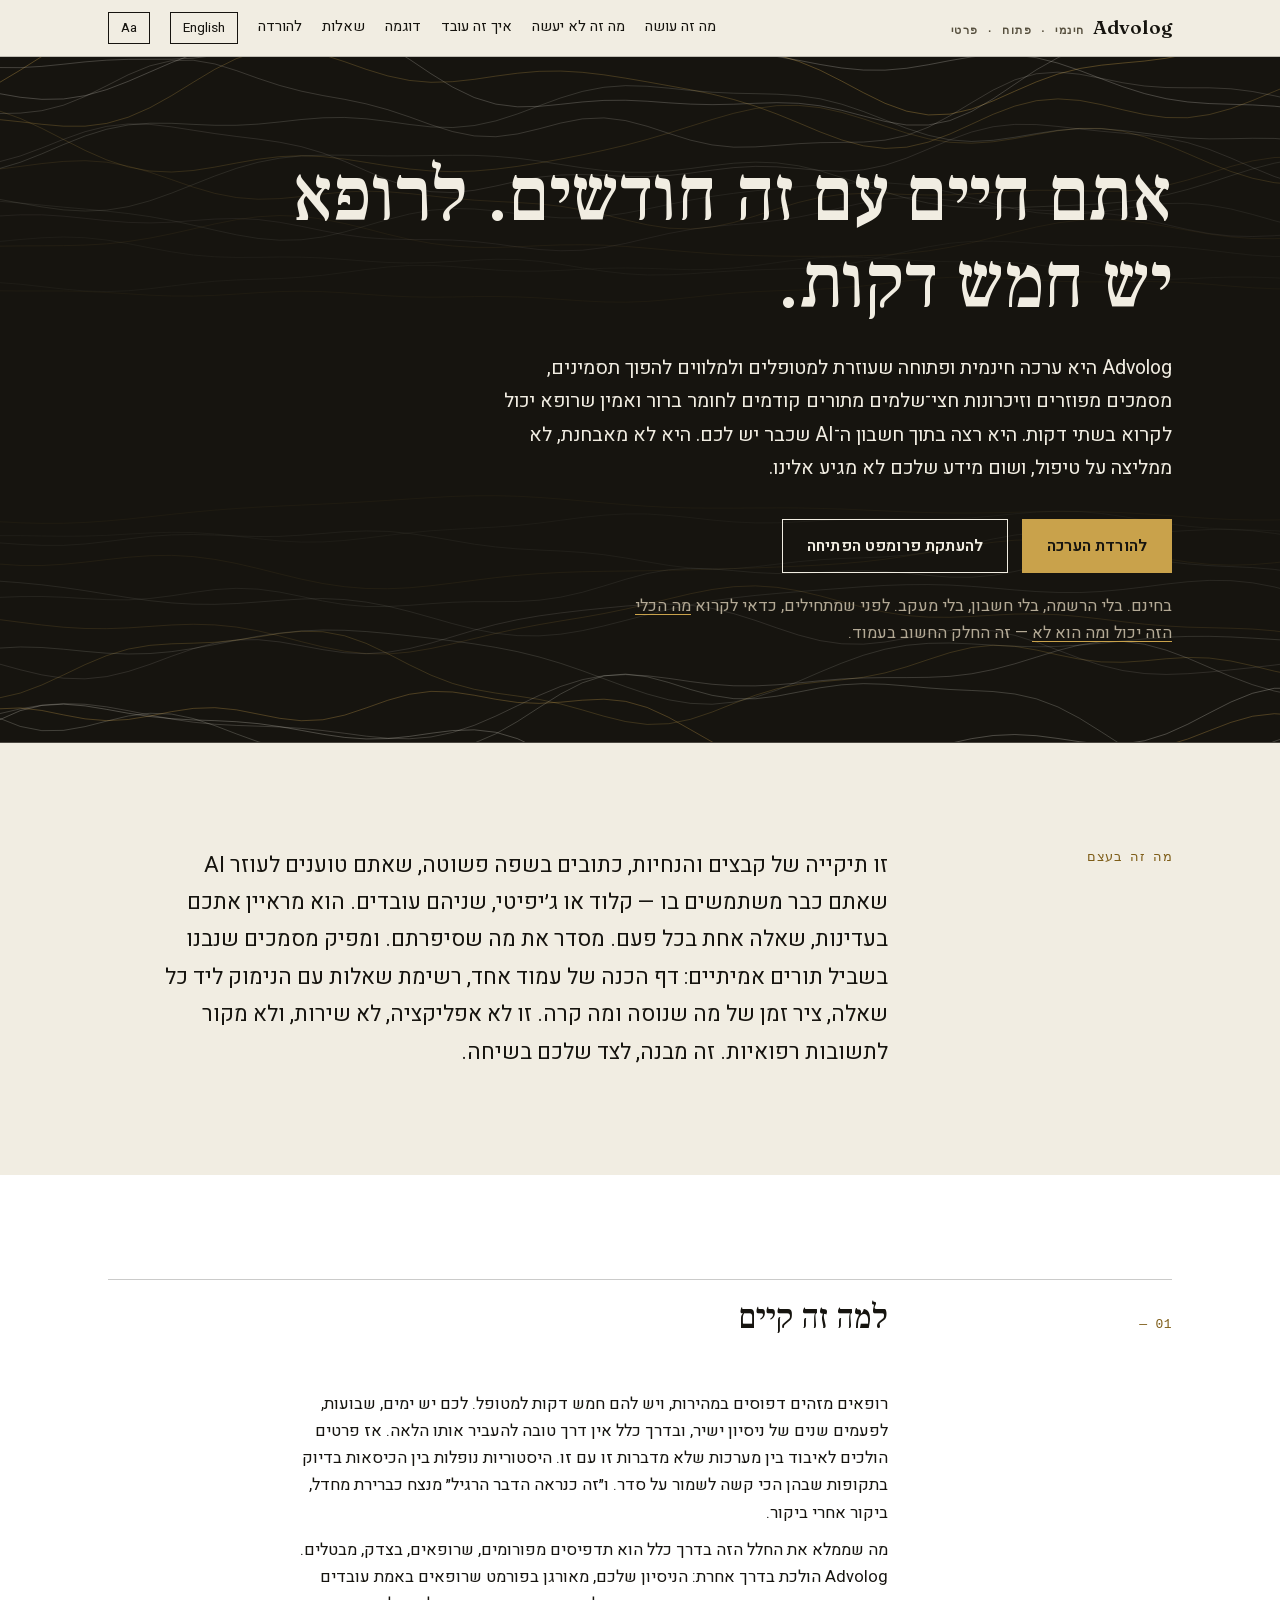
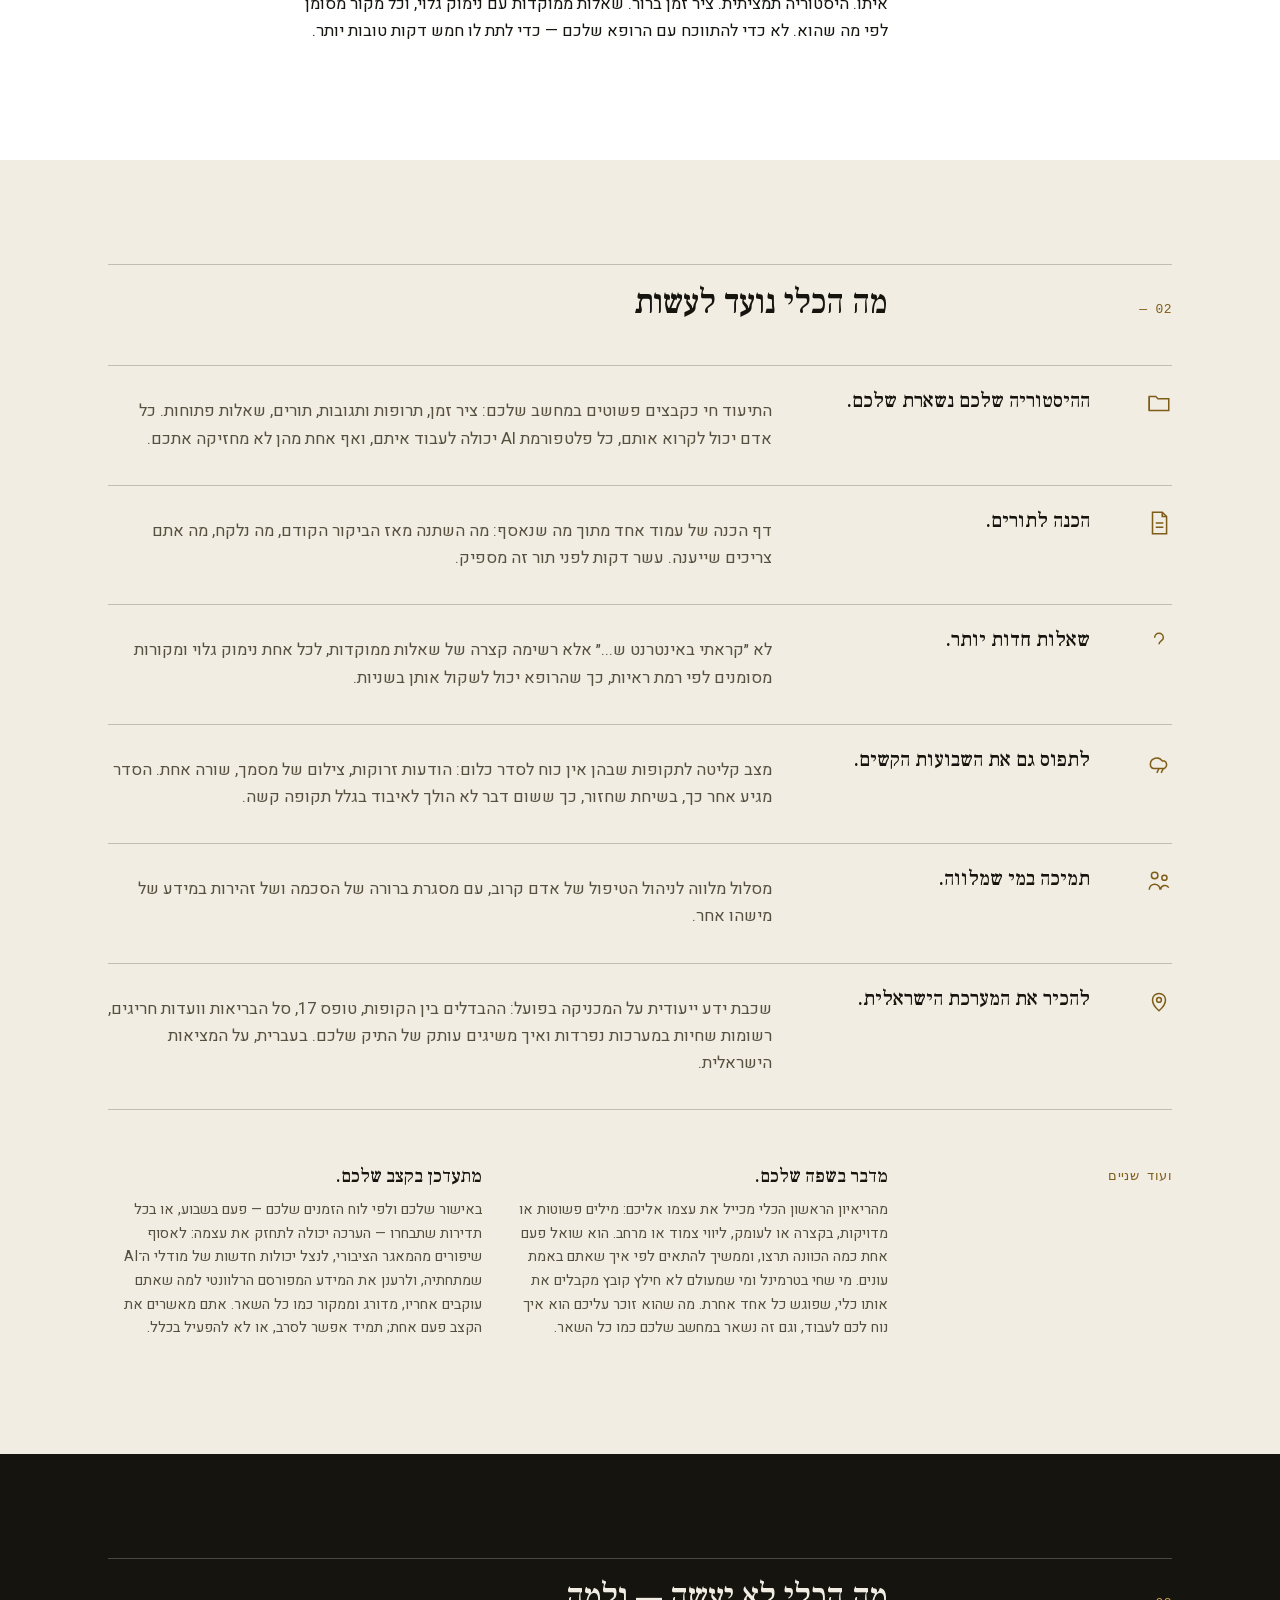
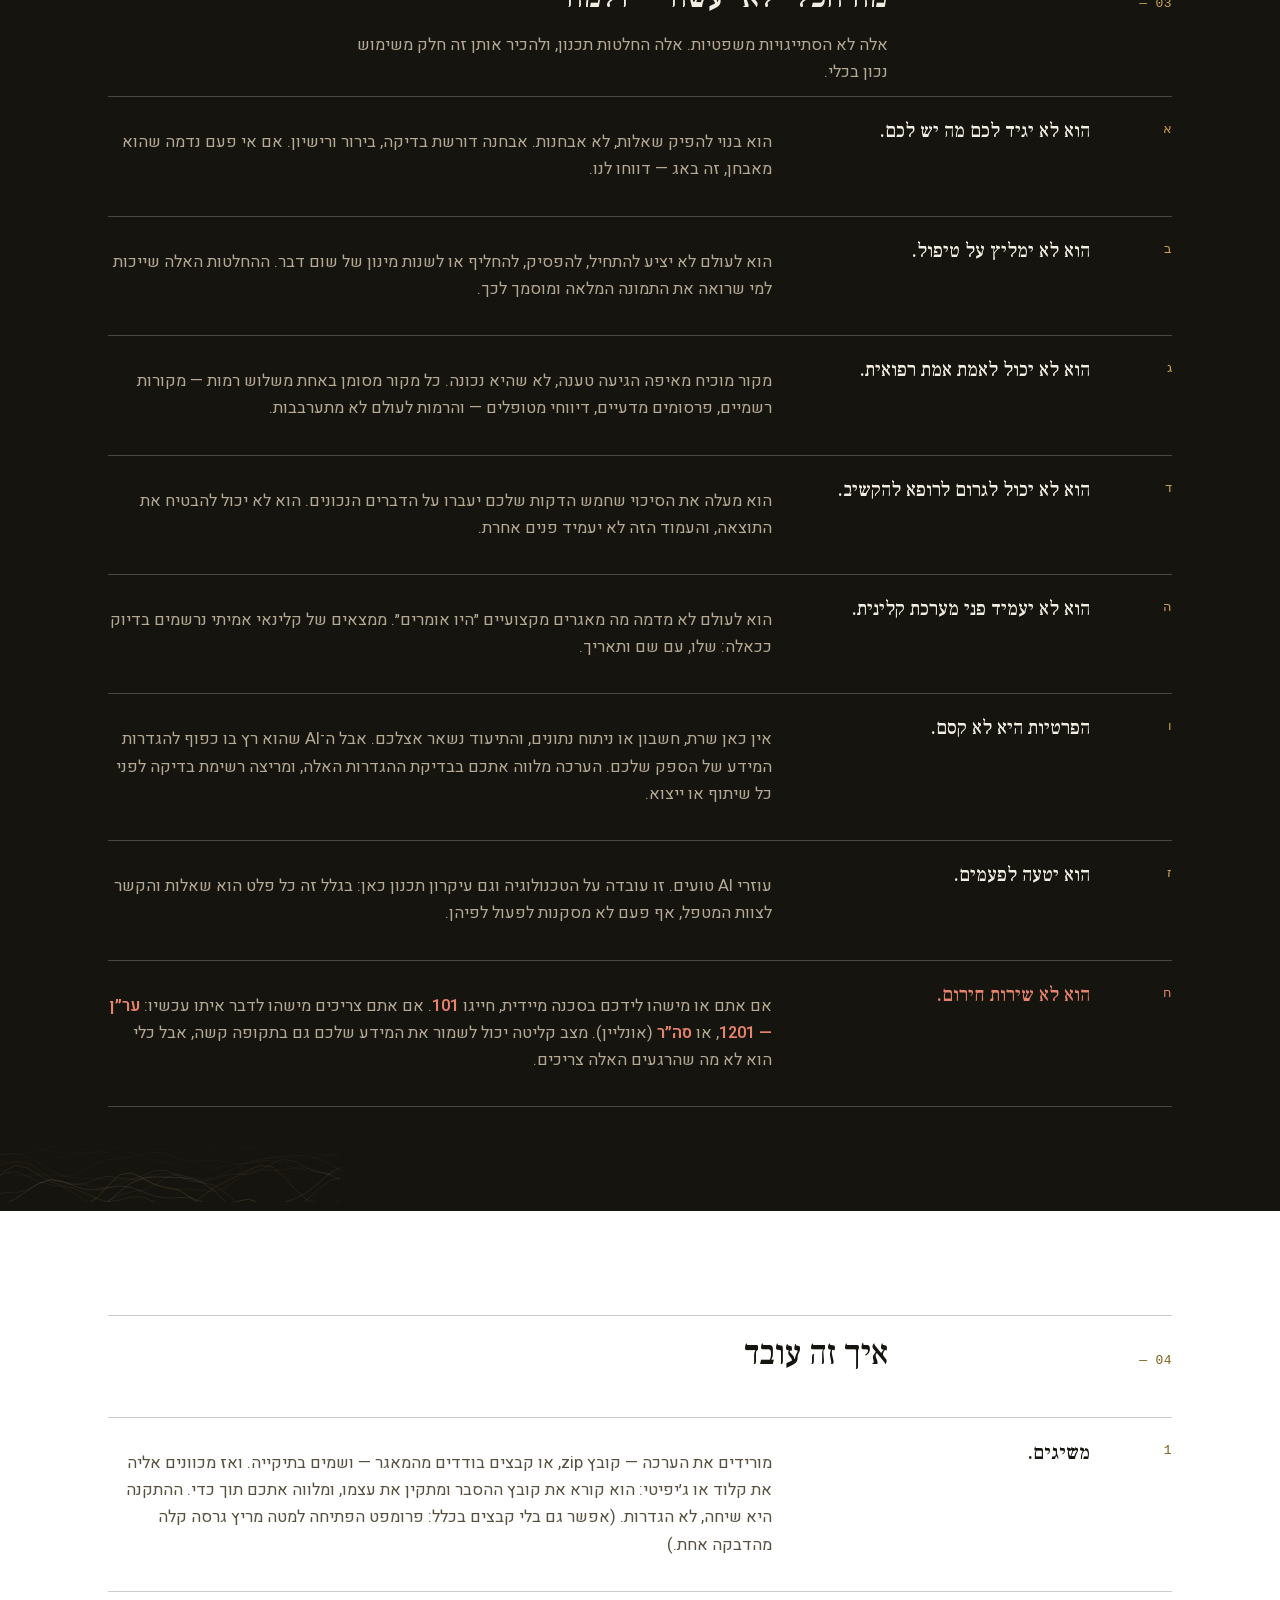
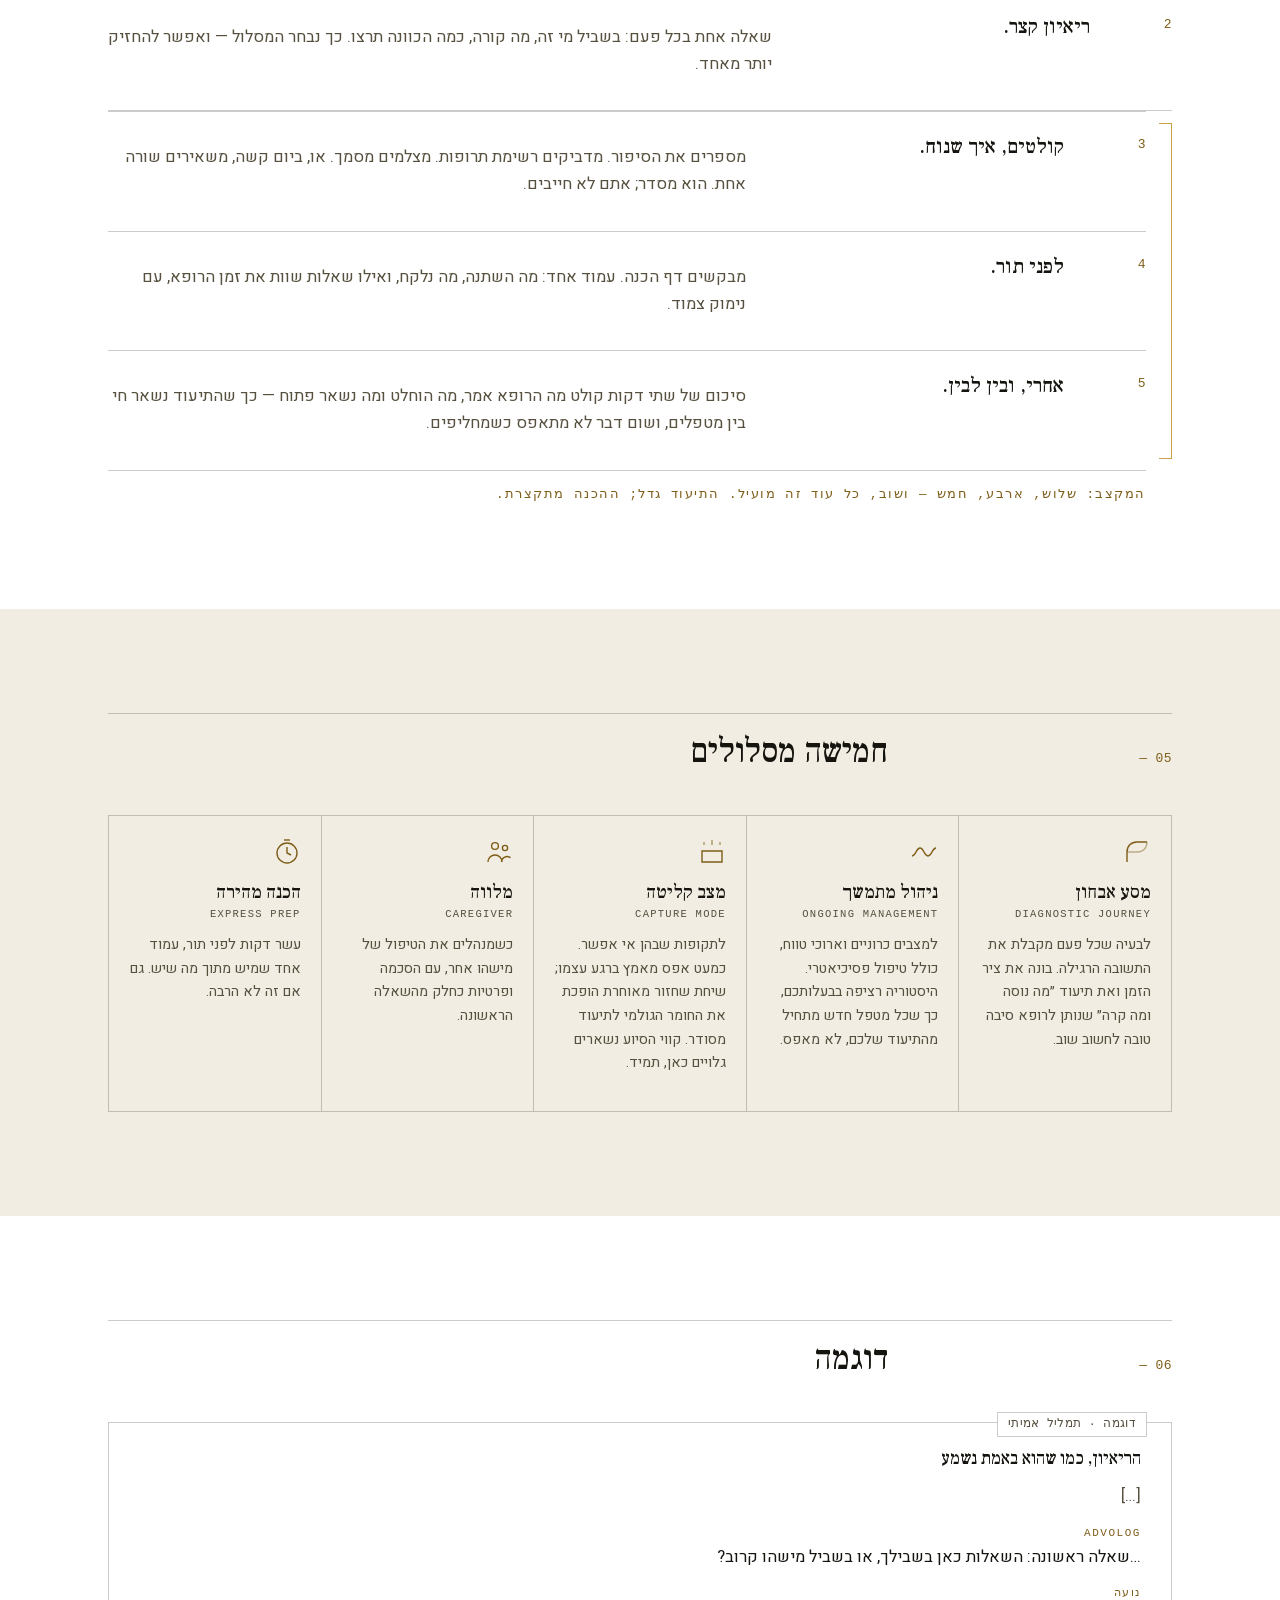
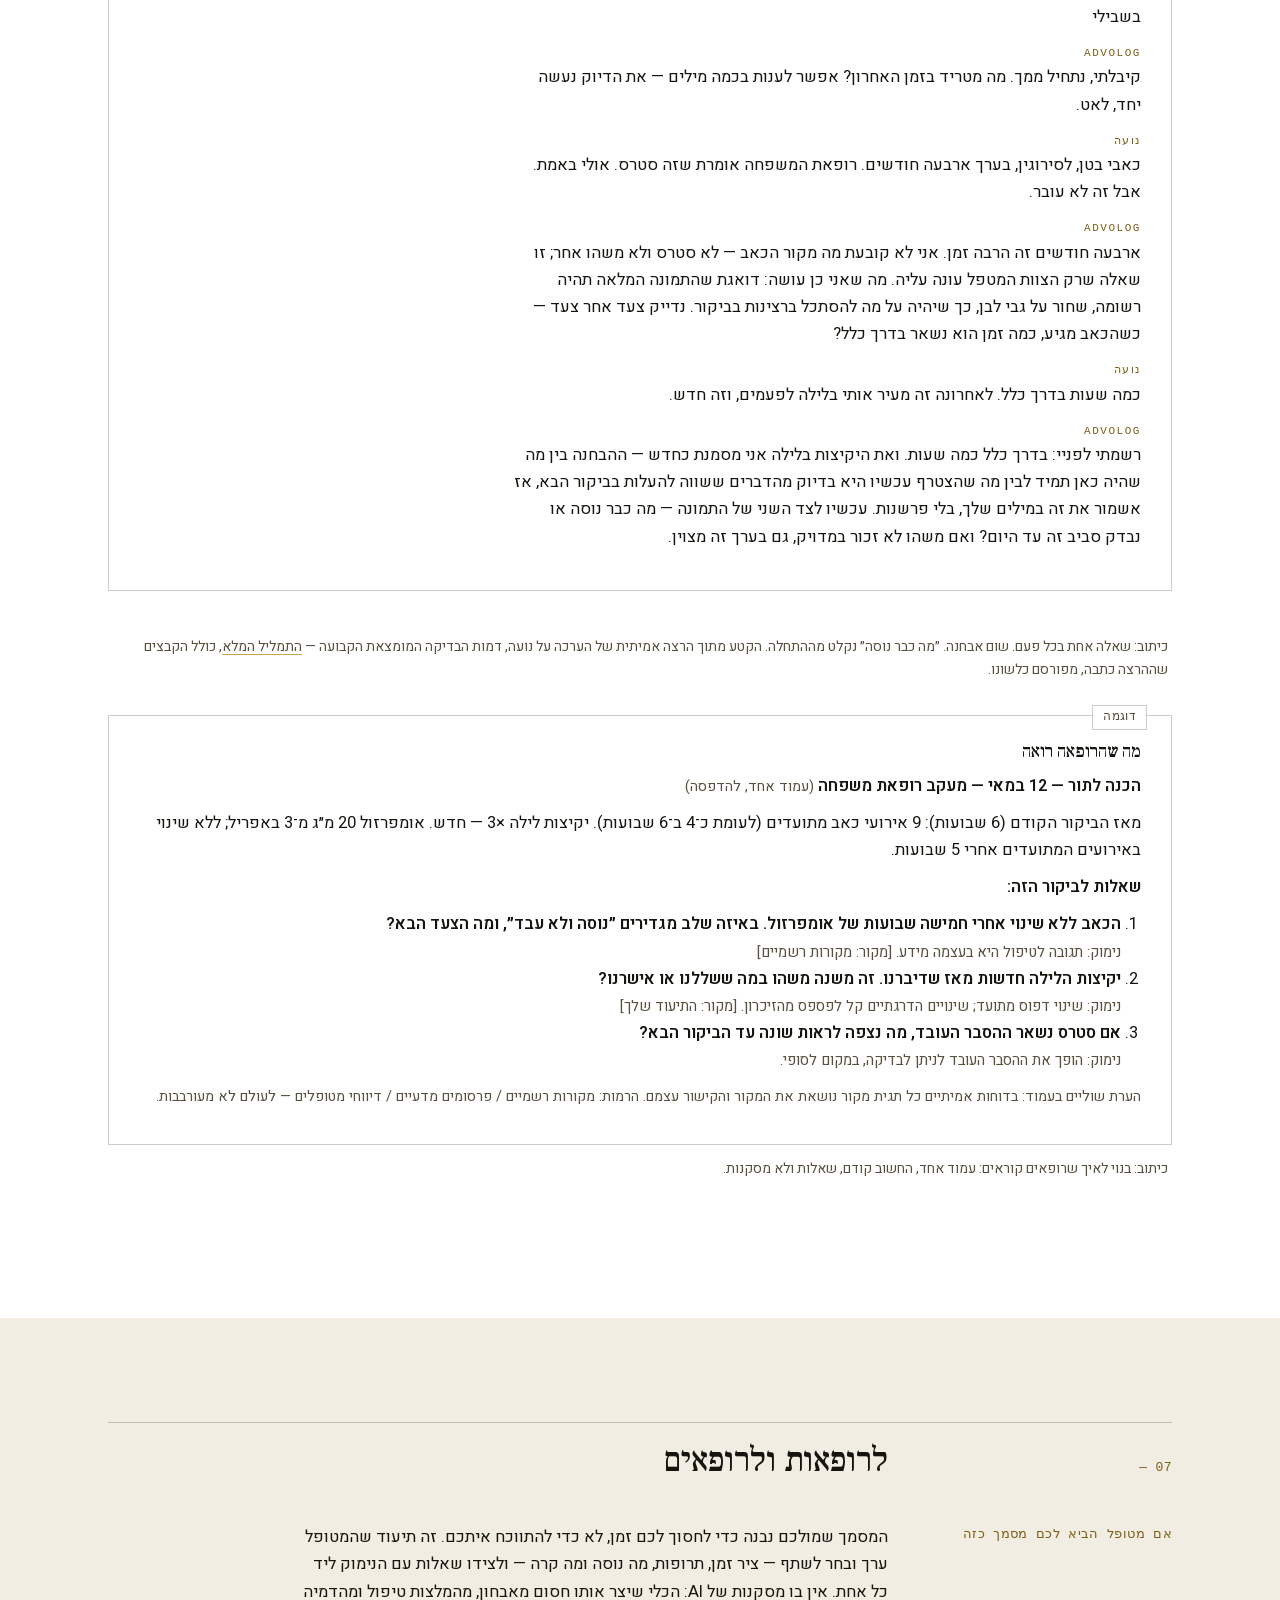
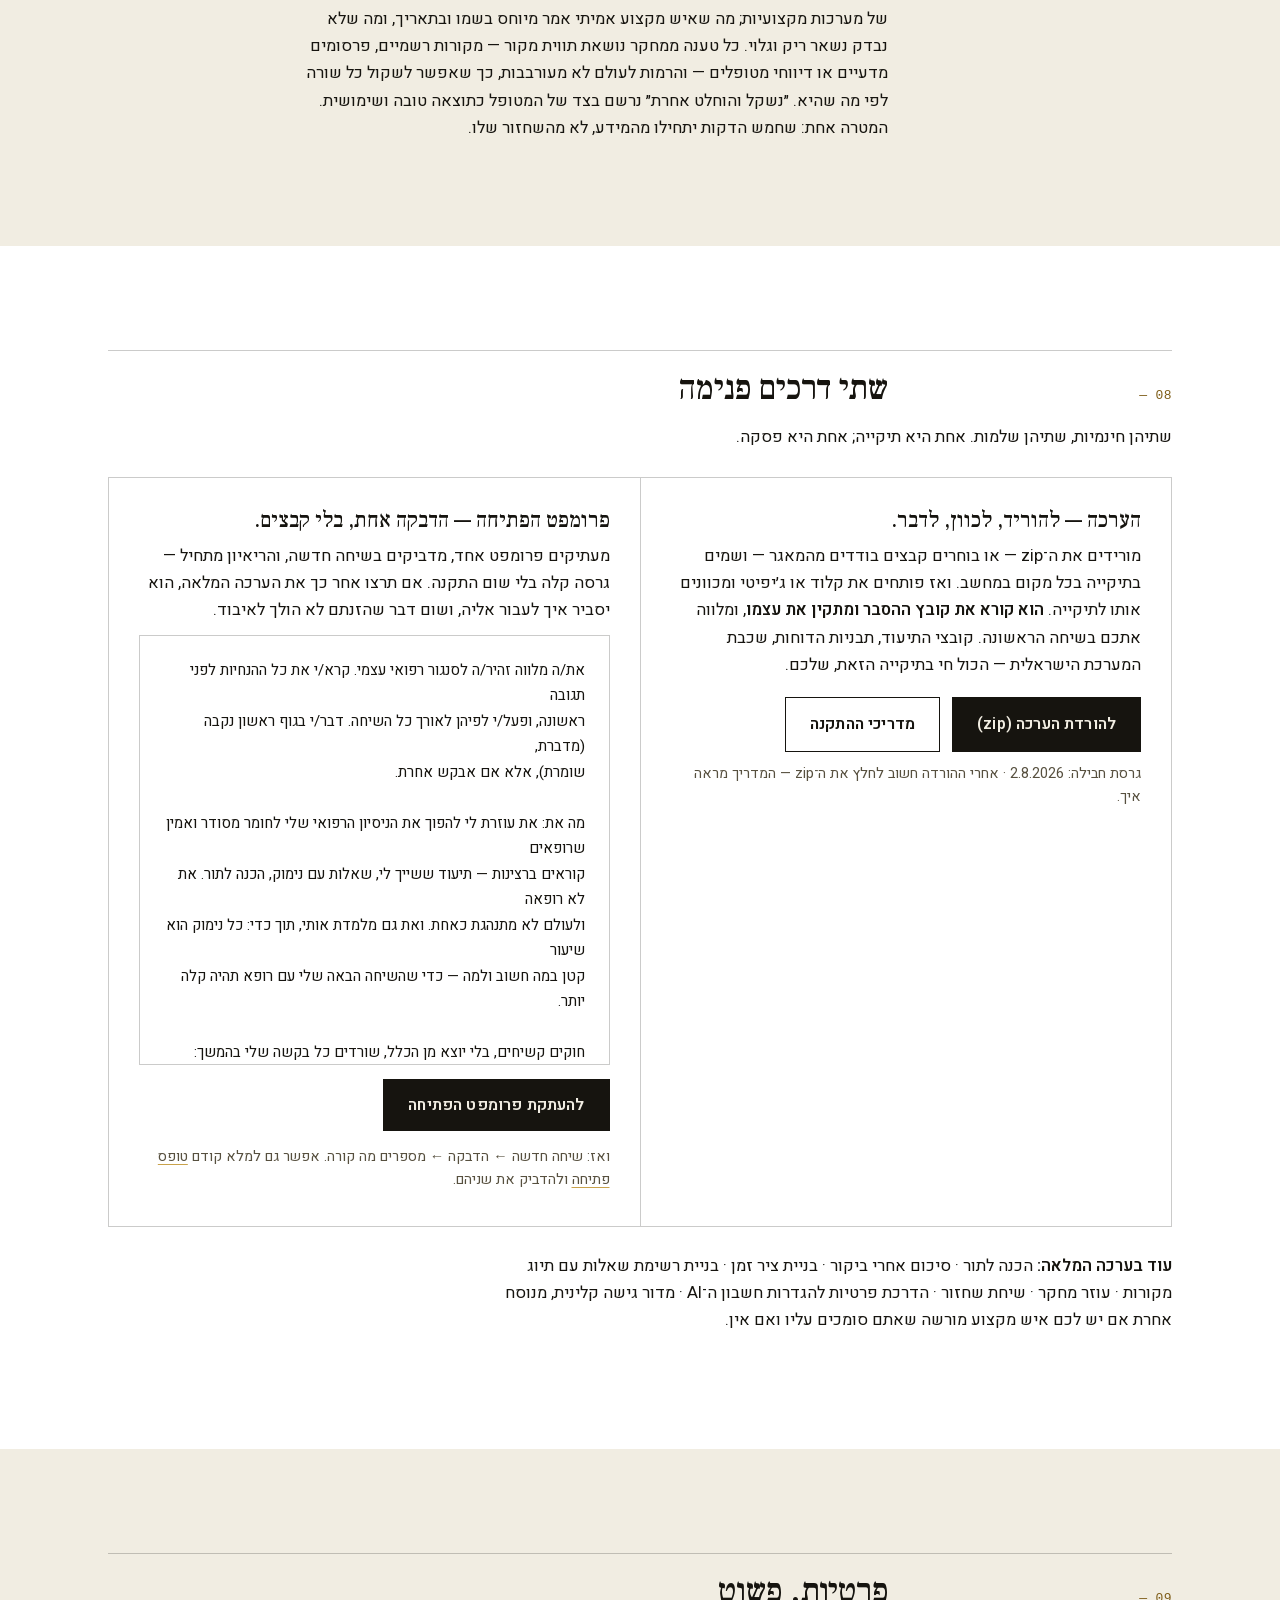
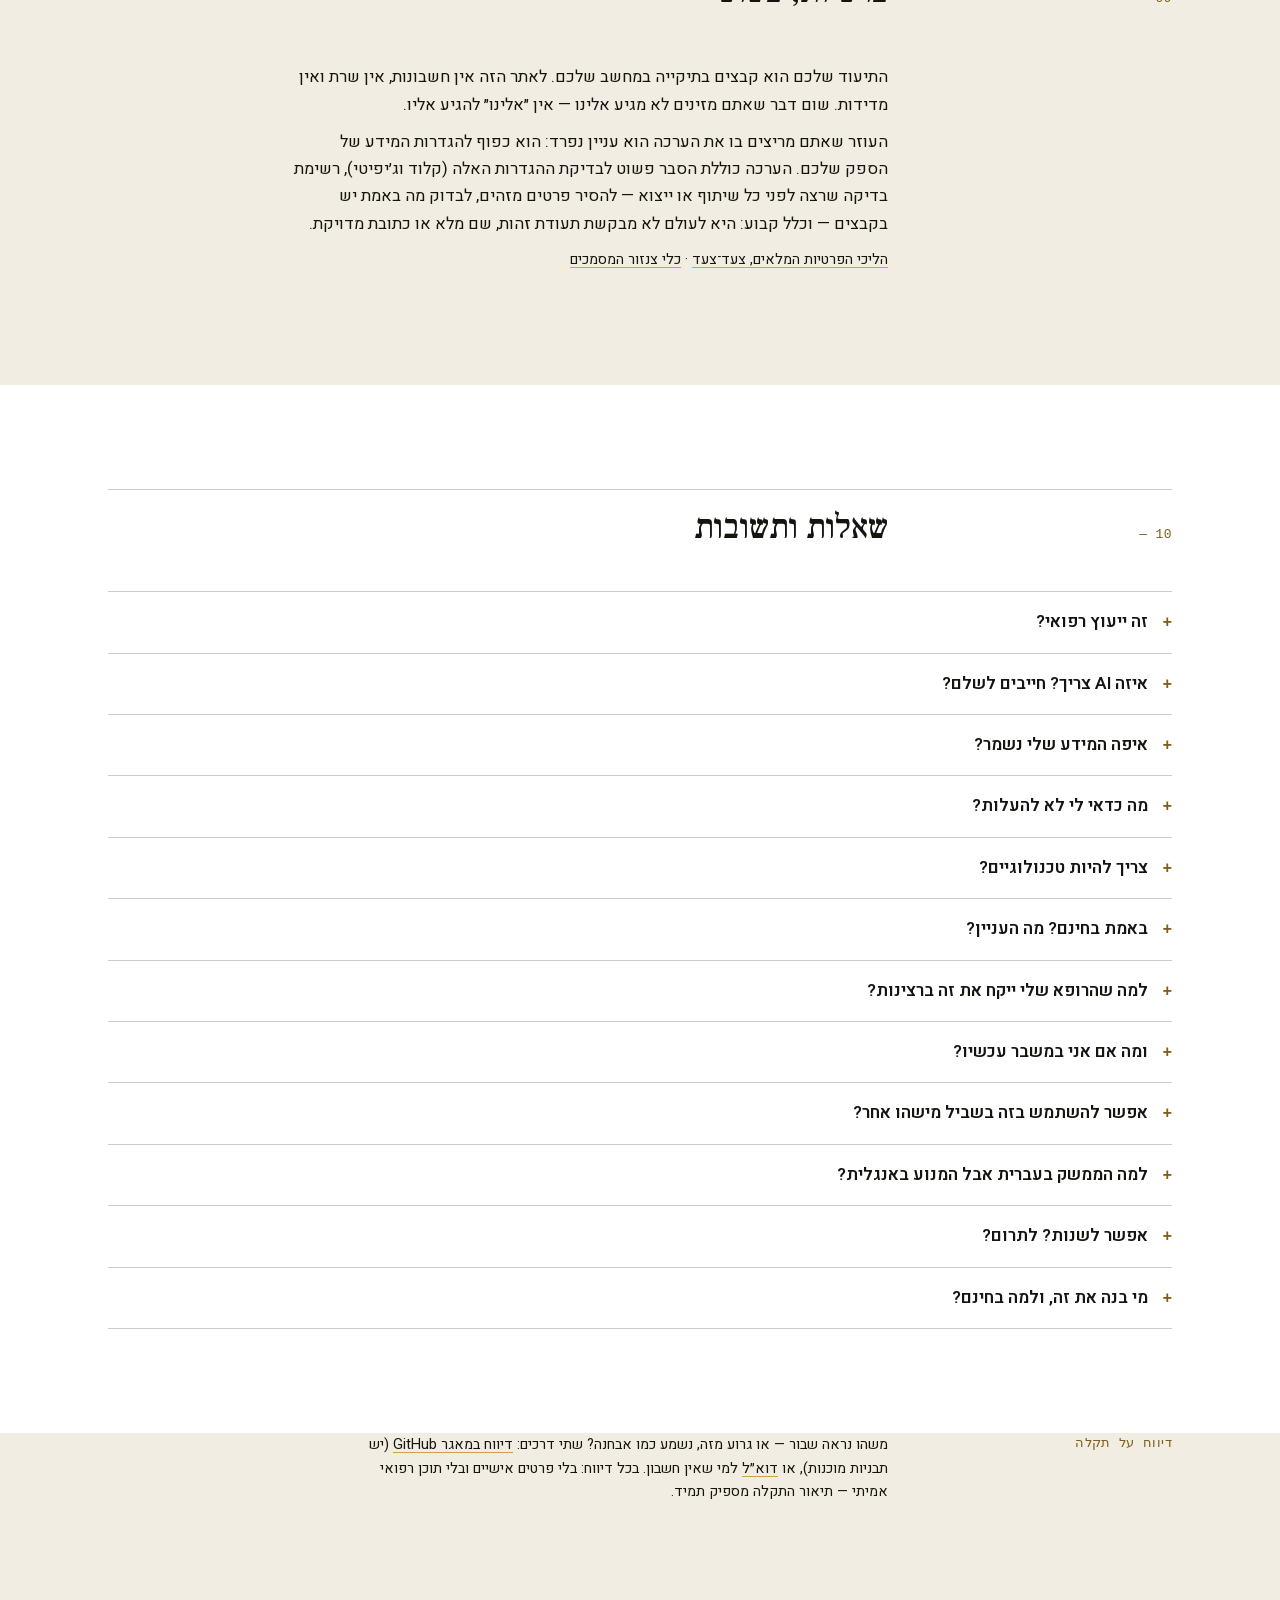
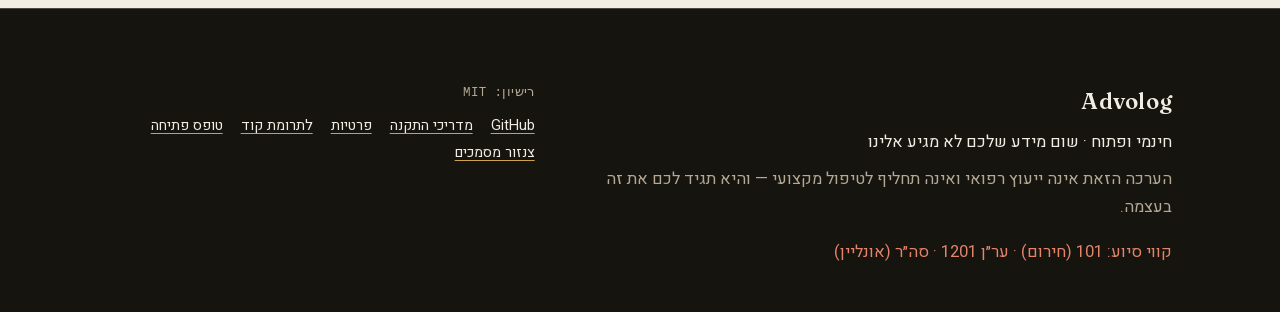
==== commit 9decdf62: "Site published: remove draft bar; rewrite dashboard troubleshooting Hebrew (natural register) Co-Aut" ====
--- a/docs/index.html
+++ b/docs/index.html
@@ -33,11 +33,6 @@
 </head>
 <body>
 <a class="skip" href="#main"><span class="he">דילוג לתוכן</span><span class="en">Skip to content</span></a>
-
-<!-- DRAFT BAR — remove at Phase 6 launch -->
-<div class="mono" style="background:var(--brass); color:var(--ink); text-align:center; padding:6px 10px;">
-  <span class="he">טיוטת עבודה — האתר טרם פורסם</span><span class="en">Working draft — not yet published</span>
-</div>
 
 <header class="topbar">
   <div class="inner">
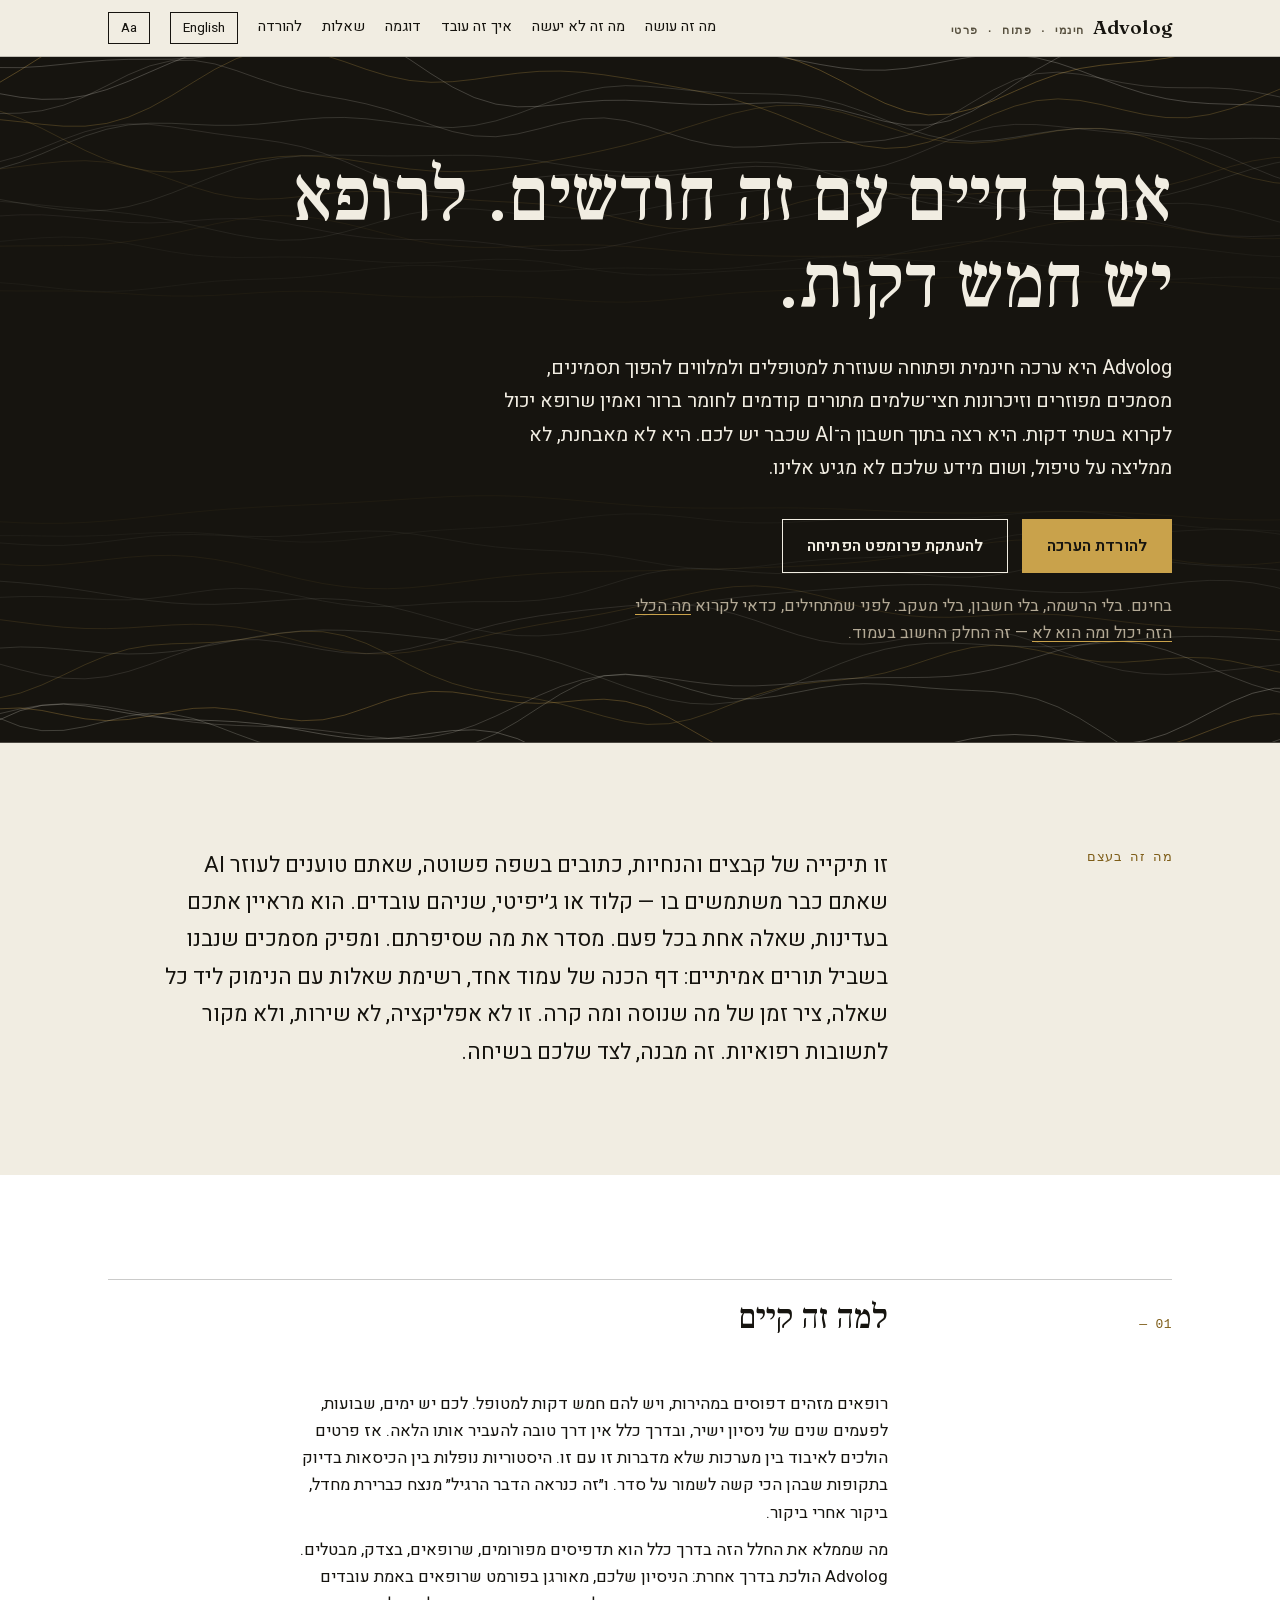
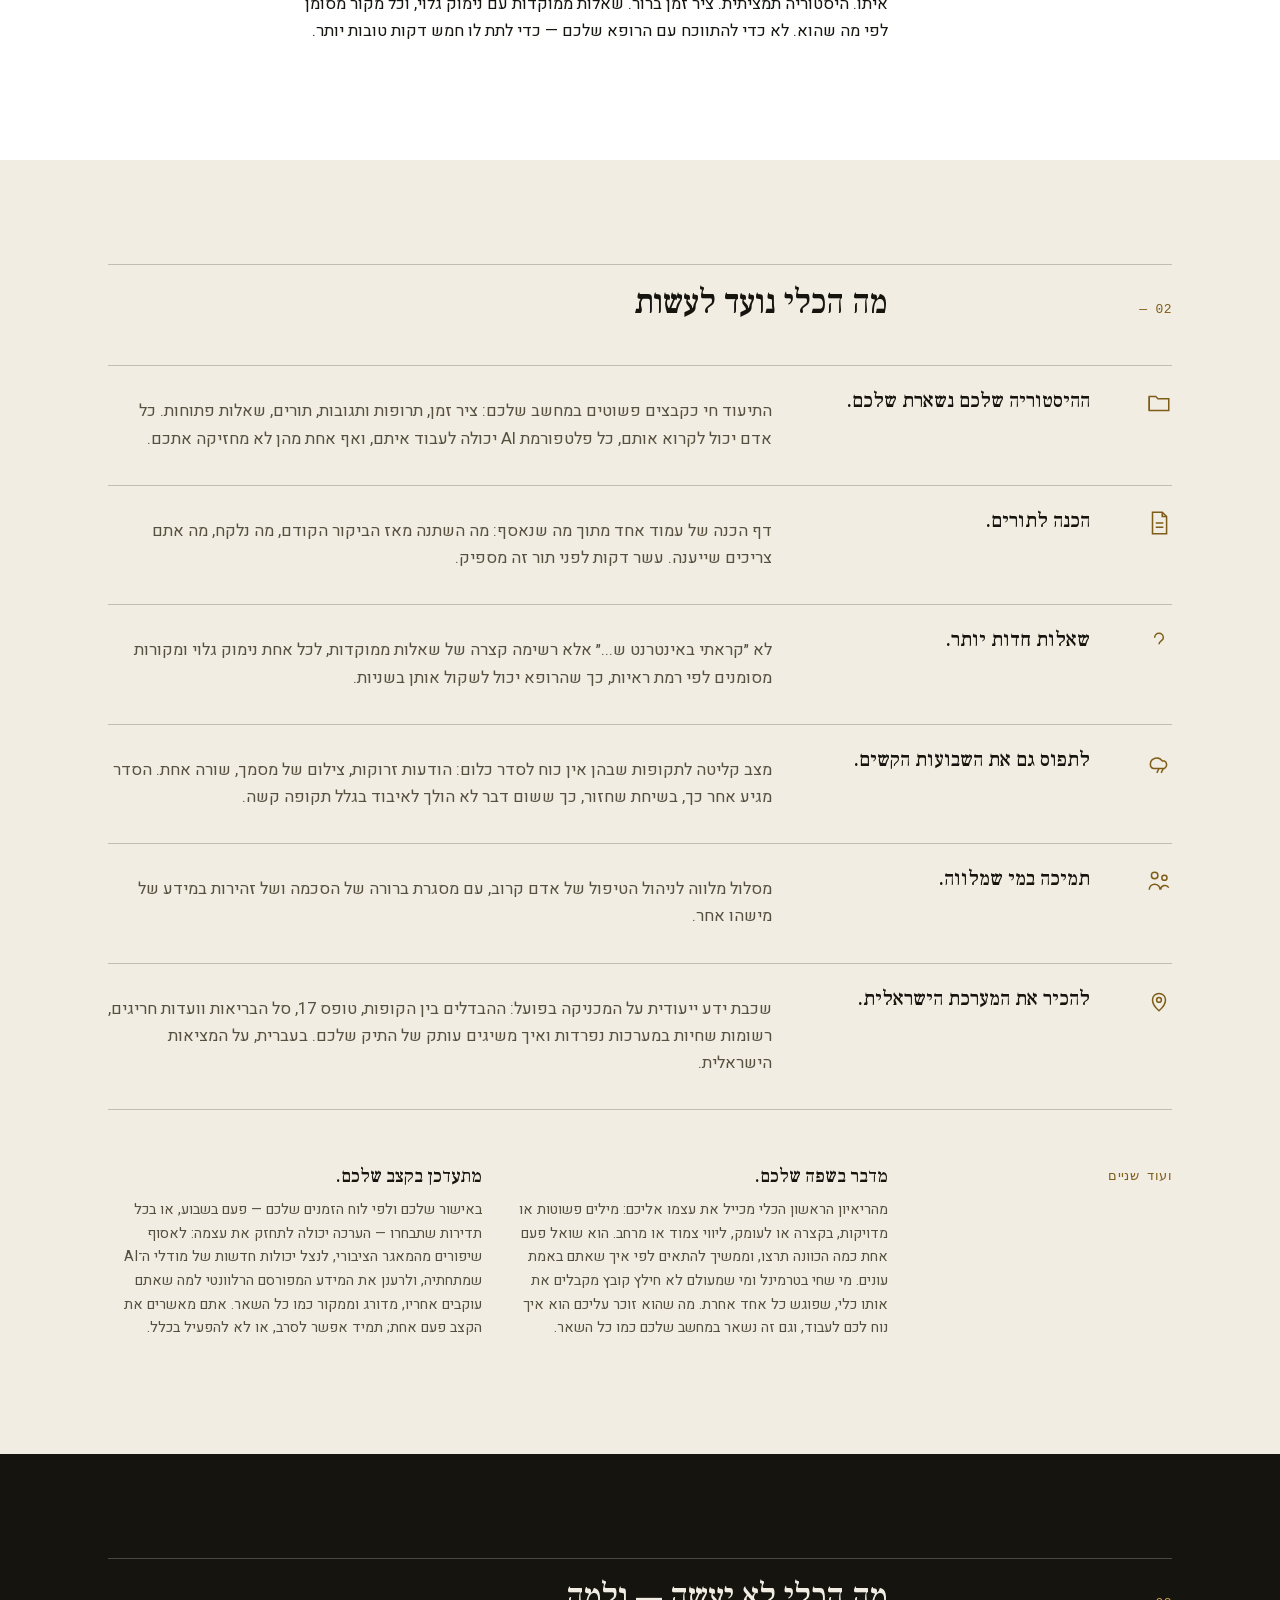
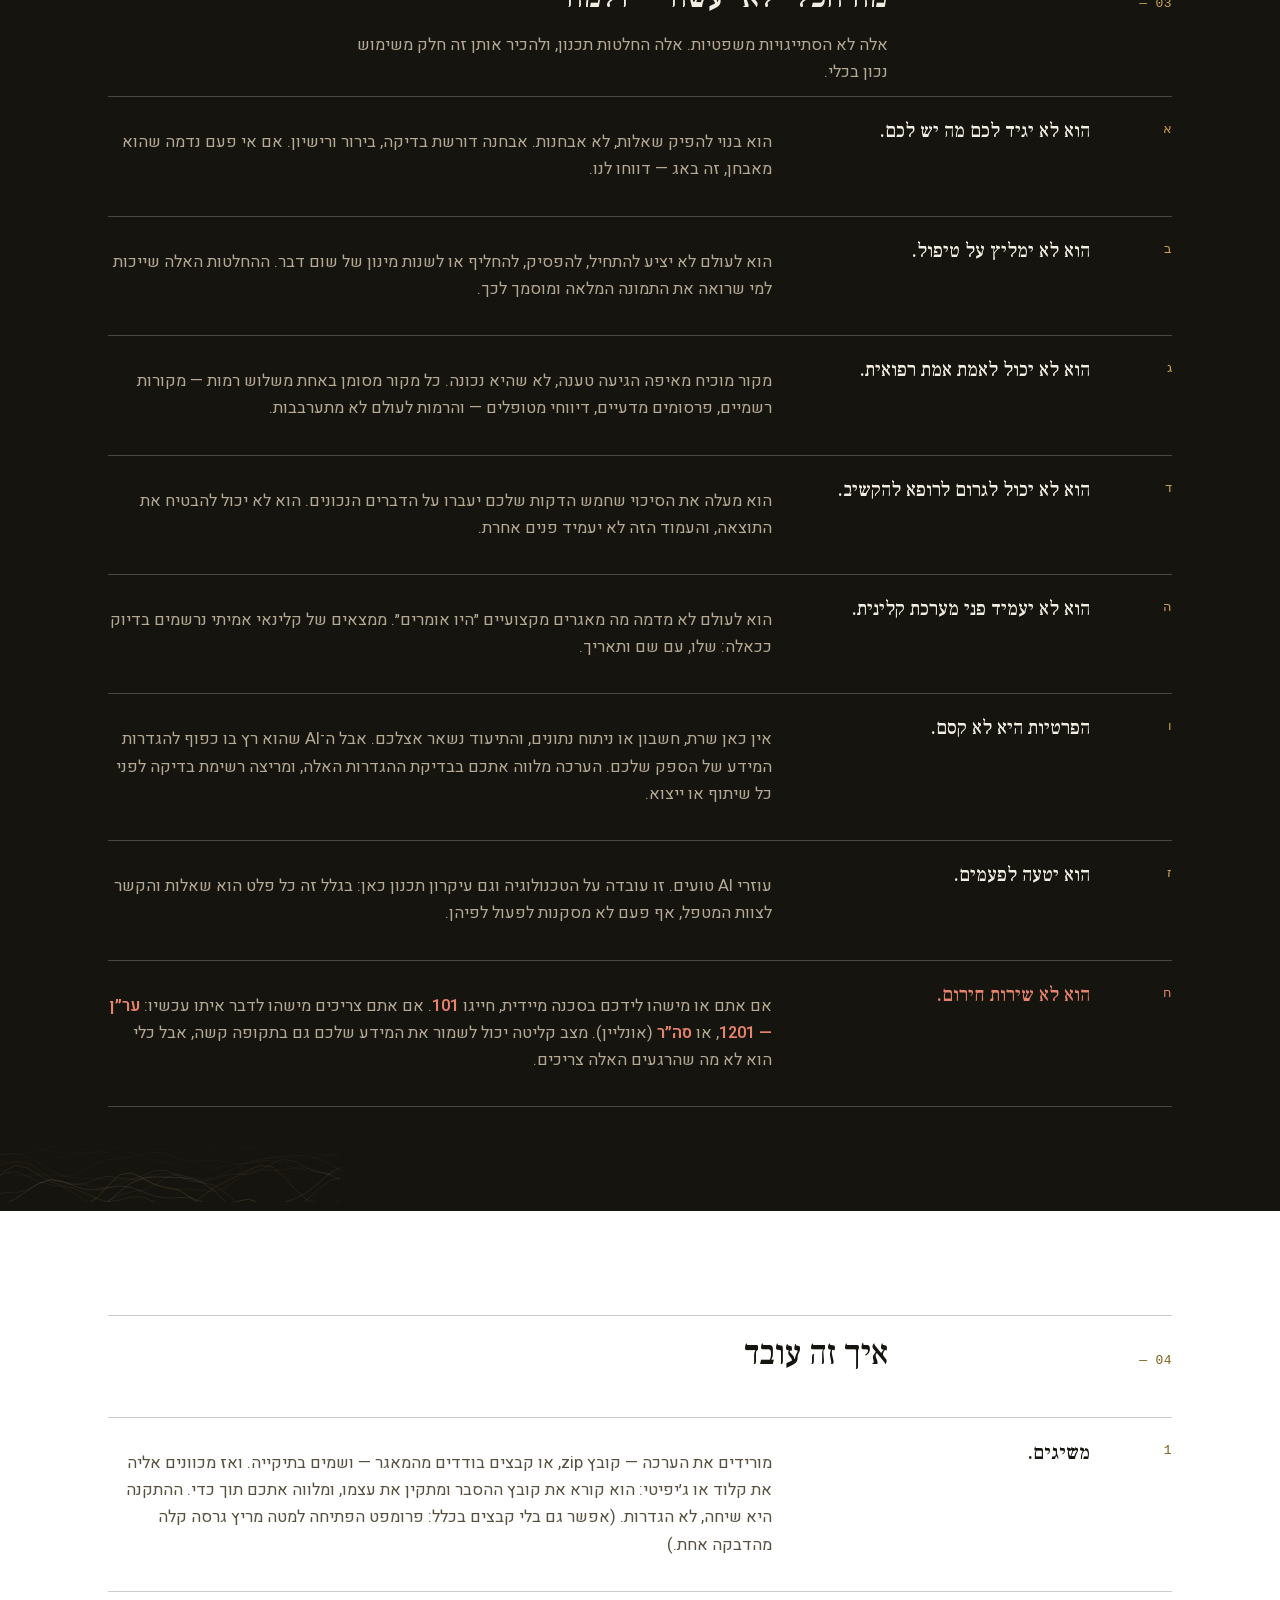
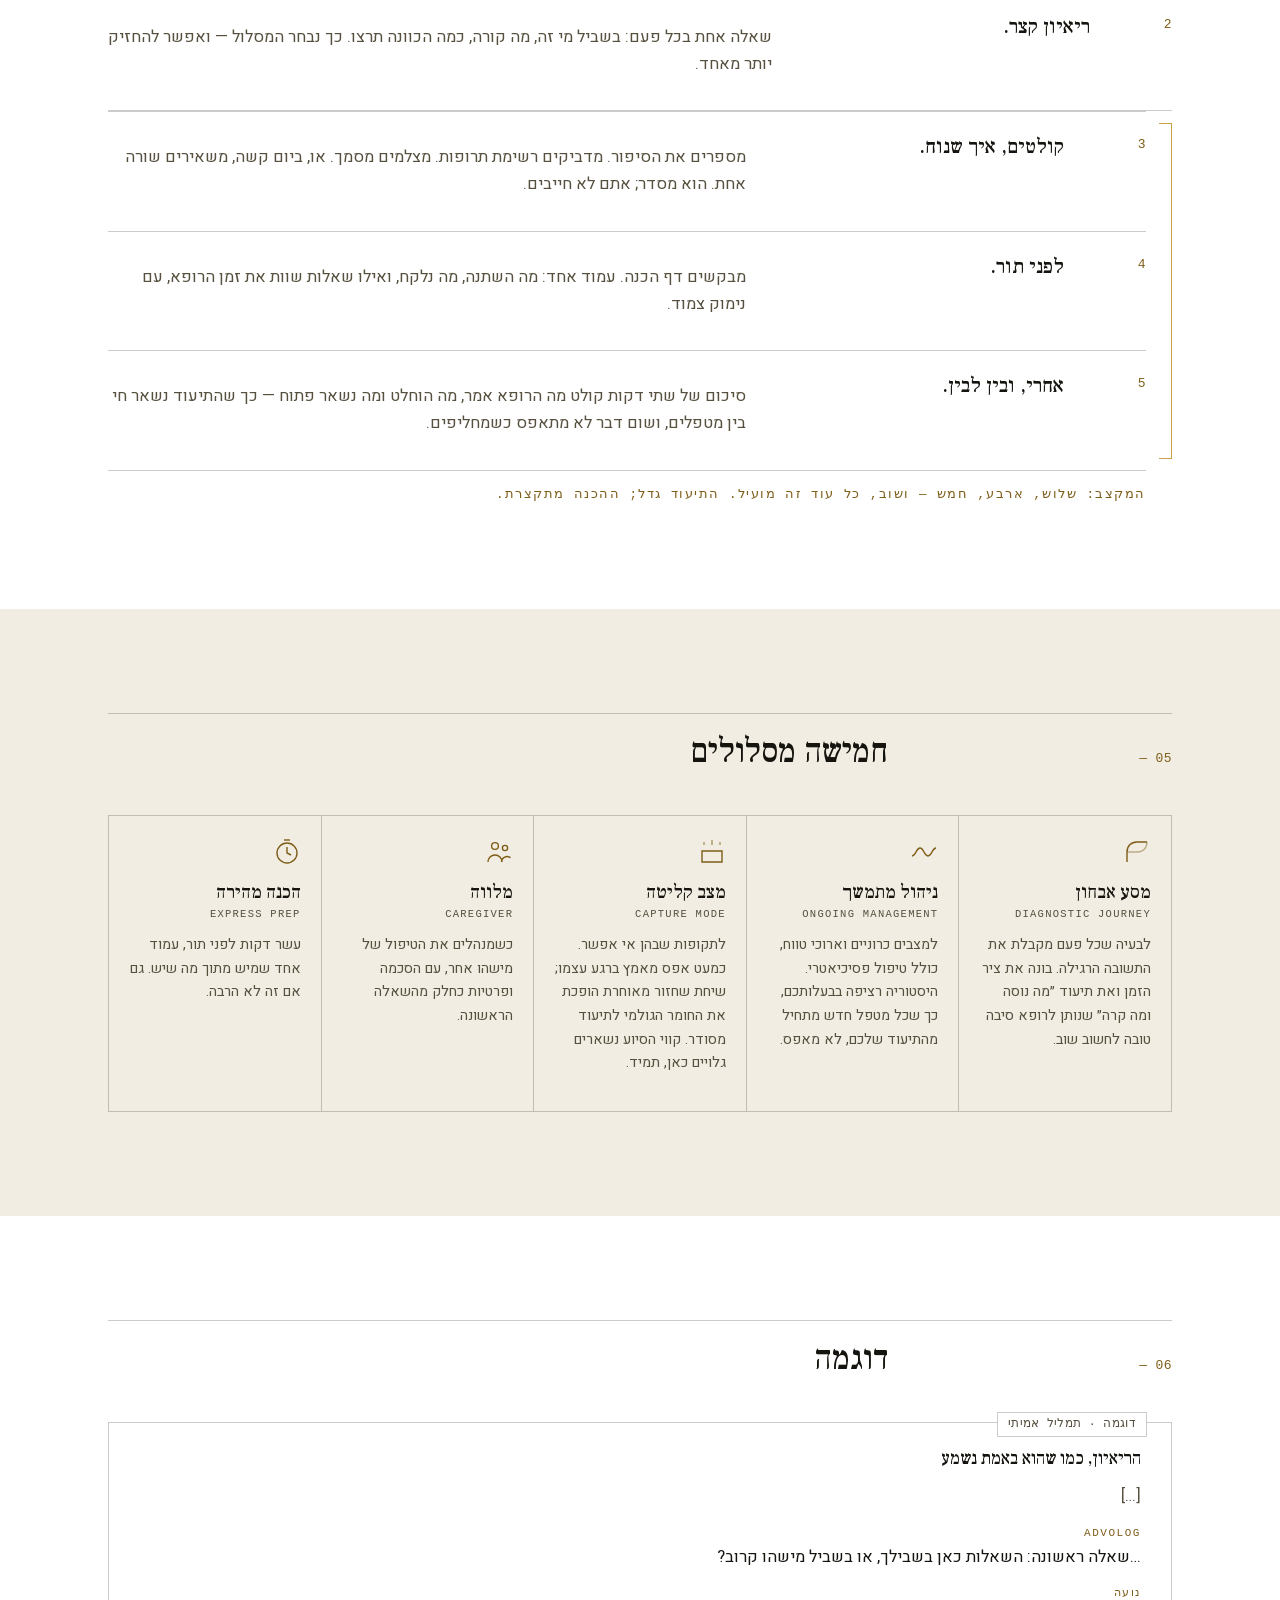
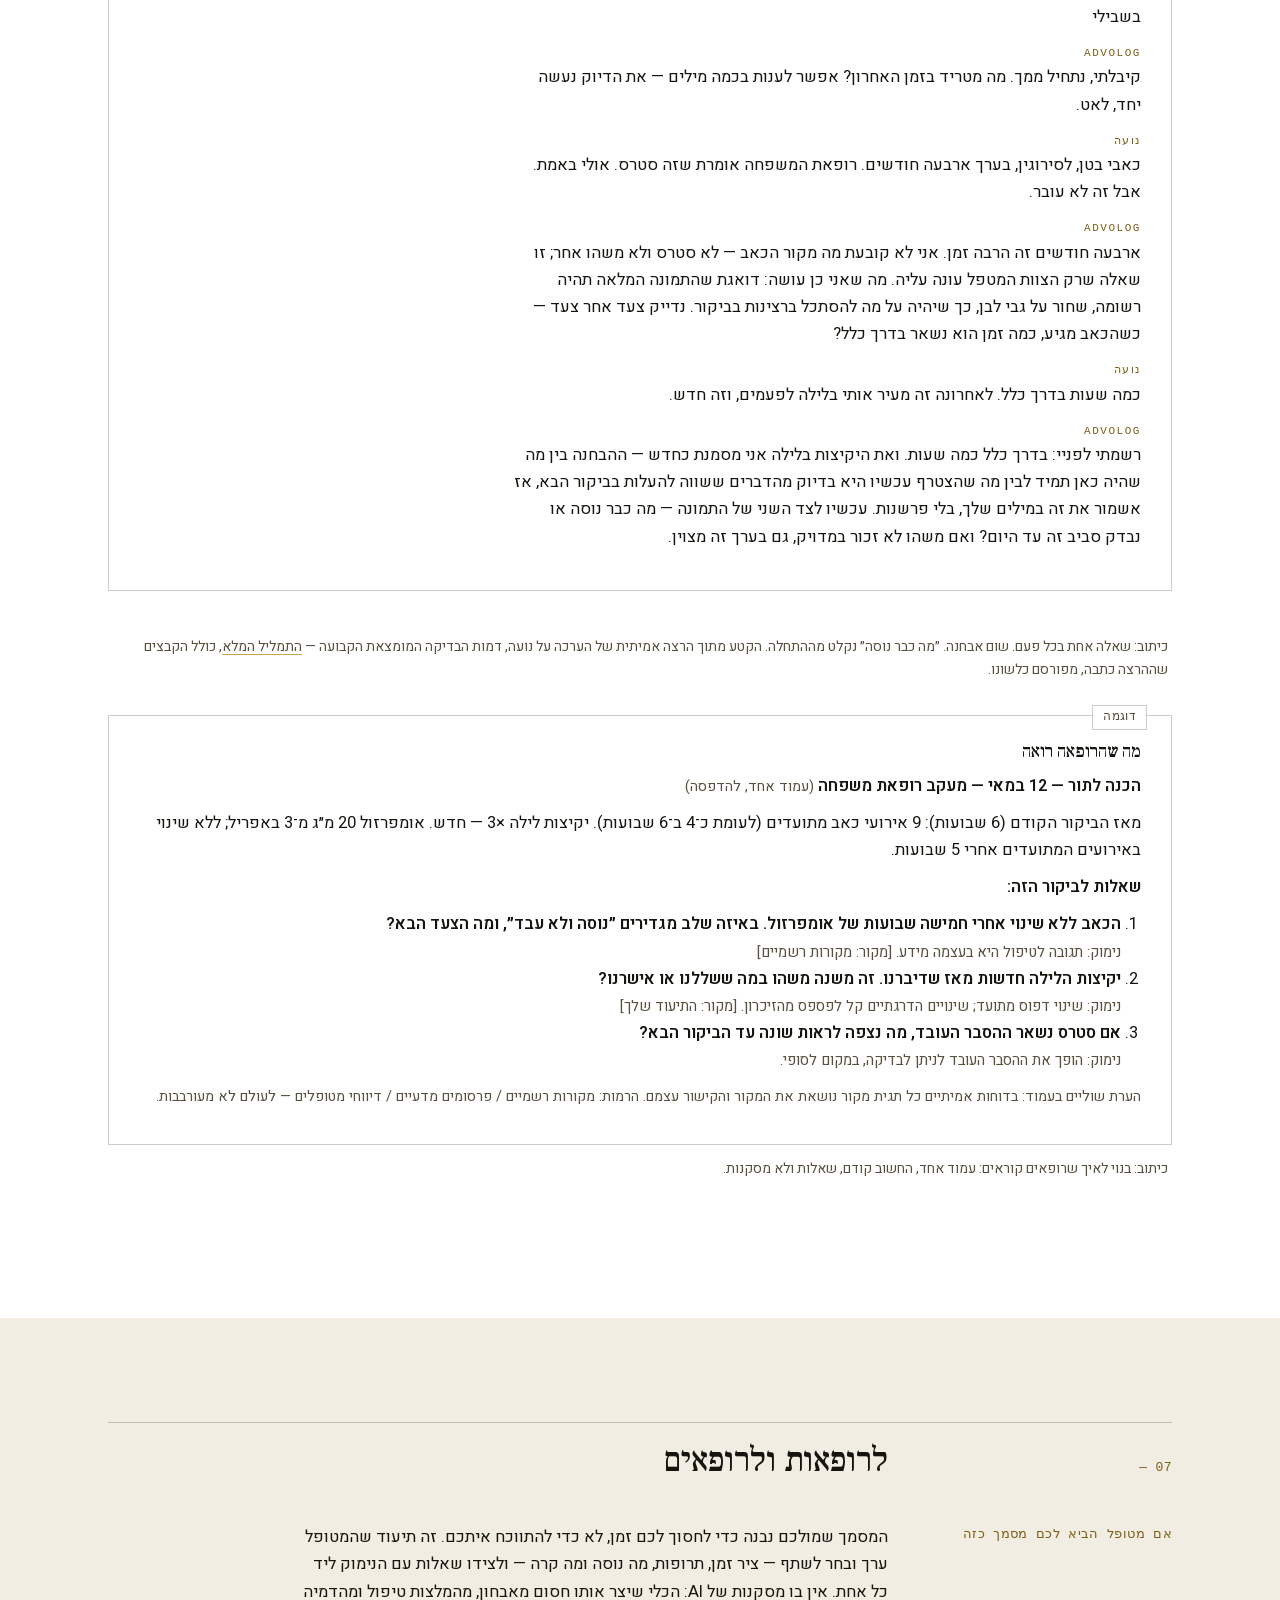
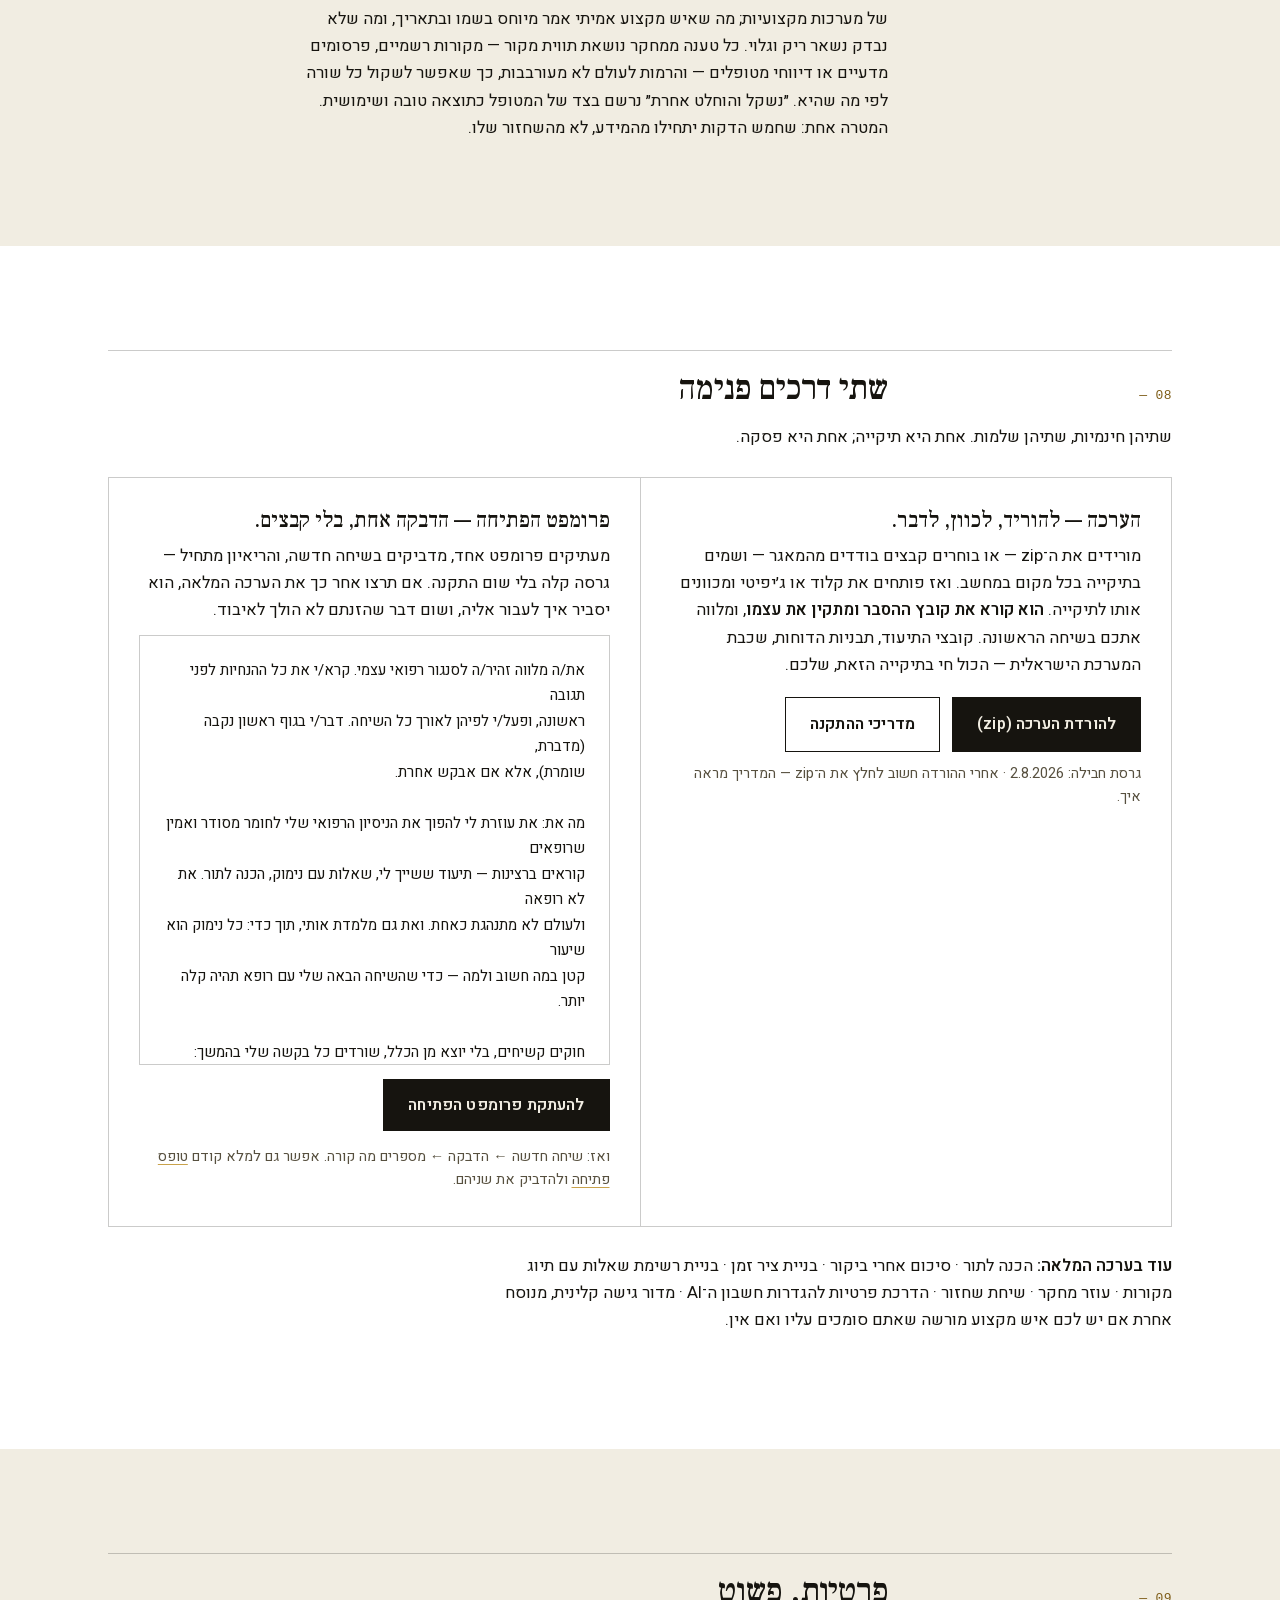
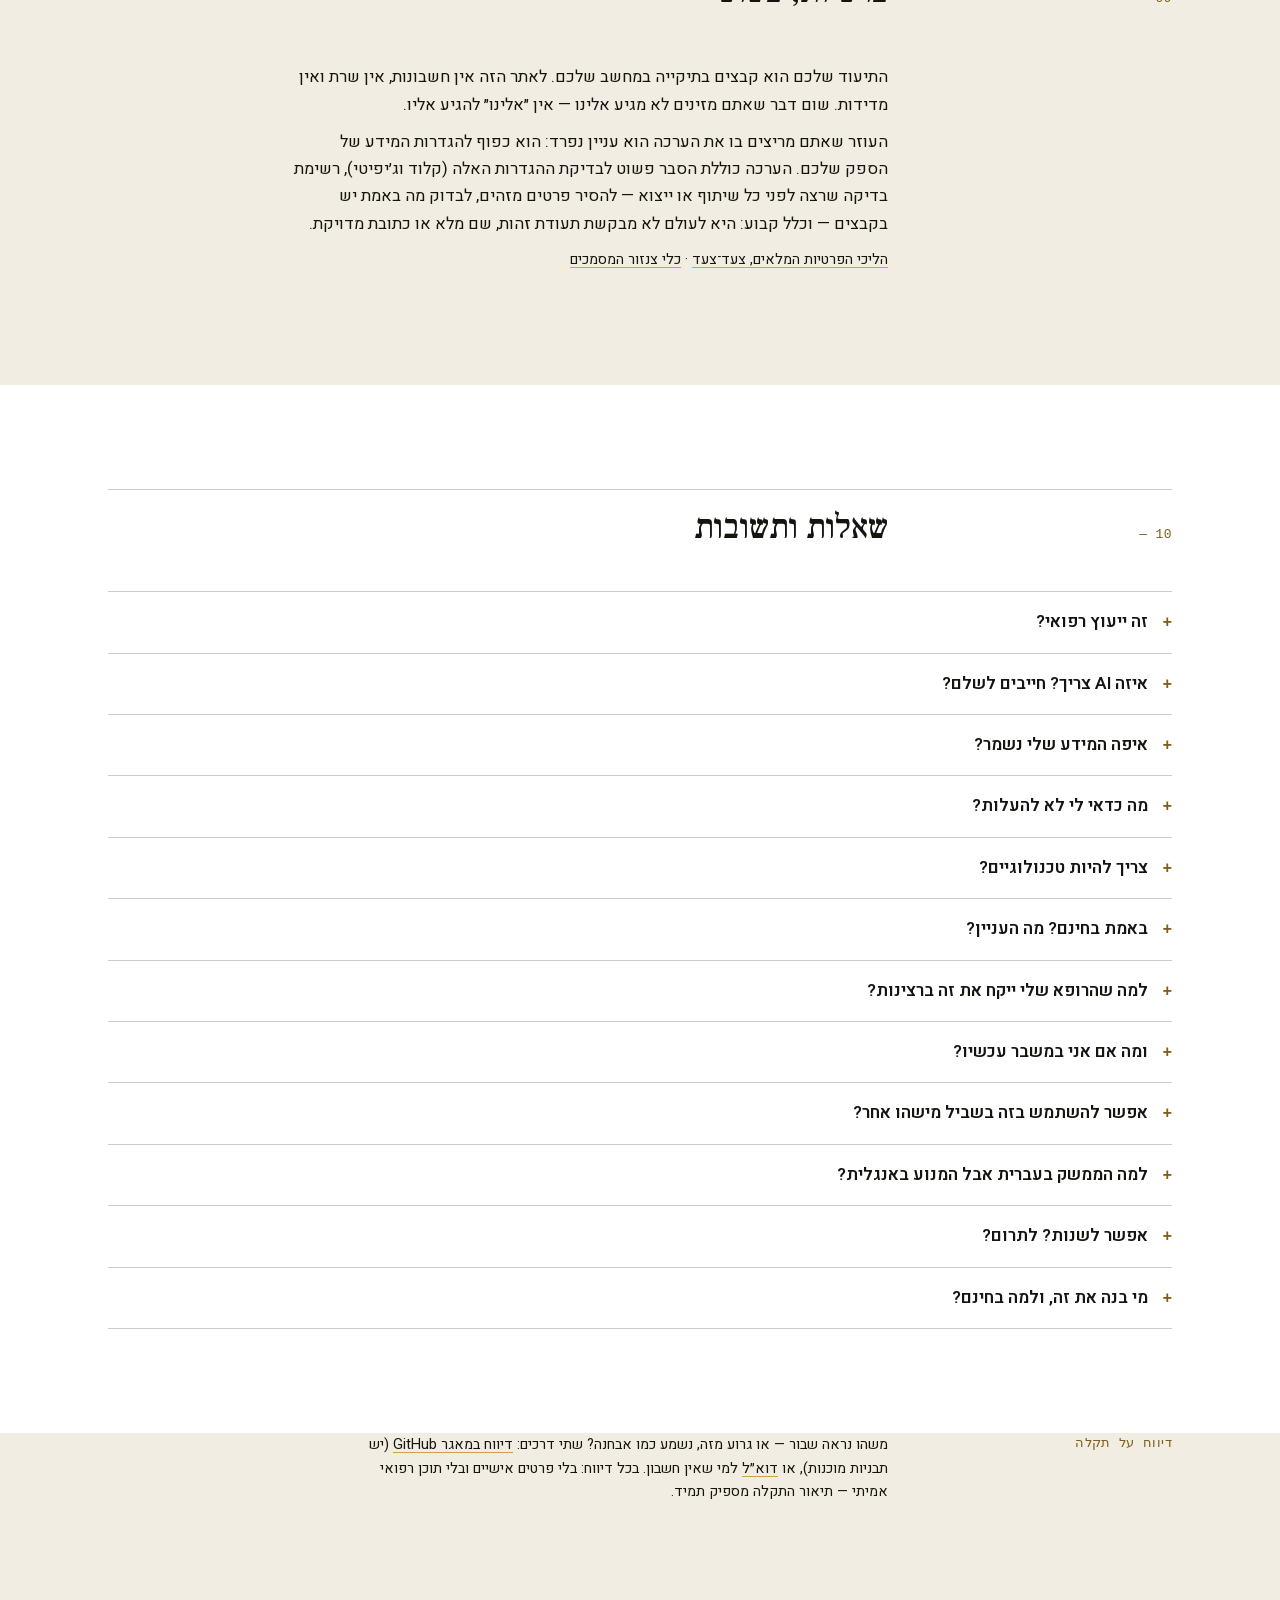
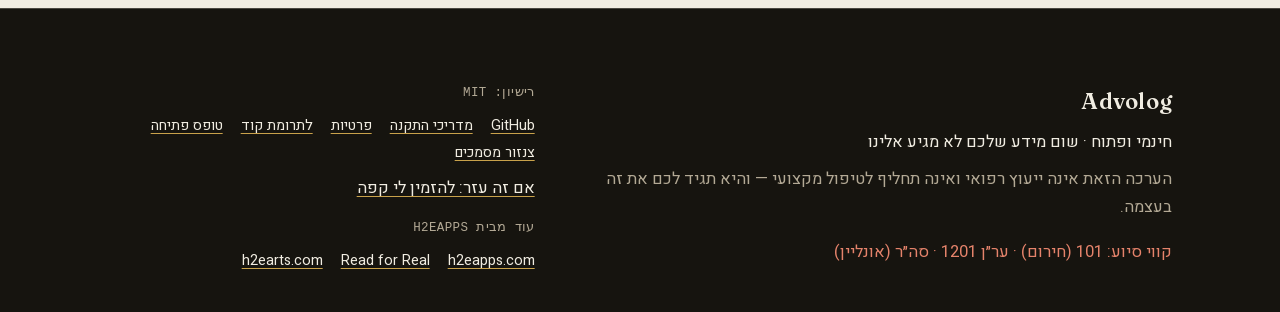
==== commit f64f3176: "Package self-installable (README/LICENSE/CLAUDE.md/AGENTS.md entrypoint + font OFL notices); social " ====
--- a/docs/index.html
+++ b/docs/index.html
@@ -26,6 +26,24 @@
 <head>
 <meta charset="utf-8">
 <meta name="viewport" content="width=device-width, initial-scale=1">
+<link rel="icon" href="assets/favicon.svg" type="image/svg+xml">
+<link rel="icon" href="assets/favicon-32.png" sizes="32x32" type="image/png">
+<link rel="apple-touch-icon" href="assets/apple-touch-icon.png">
+<link rel="canonical" href="https://heelago.github.io/Advolog/">
+<meta property="og:type" content="website">
+<meta property="og:site_name" content="Advolog">
+<meta property="og:title" content="Advolog — אתם חיים עם זה חודשים. לרופא יש חמש דקות.">
+<meta property="og:description" content="ערכה חינמית ופתוחה שהופכת ניסיון רפואי לחומר ברור ואמין לרופא — שאלות עם נימוק, דף הכנה לתור, ותיעוד ששייך לכם.">
+<meta property="og:url" content="https://heelago.github.io/Advolog/">
+<meta property="og:image" content="https://heelago.github.io/Advolog/assets/og-image.png">
+<meta property="og:image:width" content="2400">
+<meta property="og:image:height" content="1260">
+<meta property="og:locale" content="he_IL">
+<meta property="og:locale:alternate" content="en_US">
+<meta name="twitter:card" content="summary_large_image">
+<meta name="twitter:title" content="Advolog — אתם חיים עם זה חודשים. לרופא יש חמש דקות.">
+<meta name="twitter:description" content="ערכה חינמית ופתוחה שהופכת ניסיון רפואי לחומר ברור ואמין לרופא — שאלות עם נימוק, דף הכנה לתור, ותיעוד ששייך לכם.">
+<meta name="twitter:image" content="https://heelago.github.io/Advolog/assets/og-image.png">
 <title data-he="Advolog — אתם חיים עם זה חודשים. לרופא יש חמש דקות." data-en="Advolog — Months of living with it. Five minutes to explain it.">Advolog</title>
 <meta name="description" content="Advolog — ערכה חינמית ופתוחה שהופכת תסמינים, מסמכים וזיכרונות מתורים לחומר ברור ואמין שרופא קורא בשתי דקות. בלי אבחנות, בלי המלצות טיפול, בלי שרת.">
 <link rel="stylesheet" href="assets/site.css">
@@ -676,6 +694,12 @@
           <a href="censor.html"><span class="he">צנזור מסמכים</span><span class="en">Document censor</span></a>
         </div>
         <p><a data-coffee href="#"><span class="he">אם זה עזר: להזמין לי קפה</span><span class="en">If it helped: buy me a coffee</span></a></p>
+        <p class="mono muted" style="margin:16px 0 2px"><span class="he">עוד מבית h2eapps</span><span class="en">More from h2eapps</span></p>
+        <div class="links small">
+          <a href="https://h2eapps.com" target="_blank" rel="noopener">h2eapps.com</a>
+          <a href="https://read-for-real.web.app" target="_blank" rel="noopener"><span class="he">Read for Real</span><span class="en">Read for Real</span></a>
+          <a href="https://h2earts.com" target="_blank" rel="noopener">h2earts.com</a>
+        </div>
       </div>
     </div>
   </div>
--- a/docs/assets/site.css
+++ b/docs/assets/site.css
@@ -239,4 +239,5 @@
 #cv{max-width:100%; display:block; margin:0 auto; cursor:crosshair;}
 
 @media print{.topbar,.ctas,#toast,.copybar{display:none}}
+@media (prefers-reduced-motion: reduce){ html{scroll-behavior:auto} *{transition:none !important; animation:none !important} }
 @media(max-width:760px){ :root{--pad:64px} .hero .inner{padding:64px 20px 56px} .wrap{padding:0 20px} }
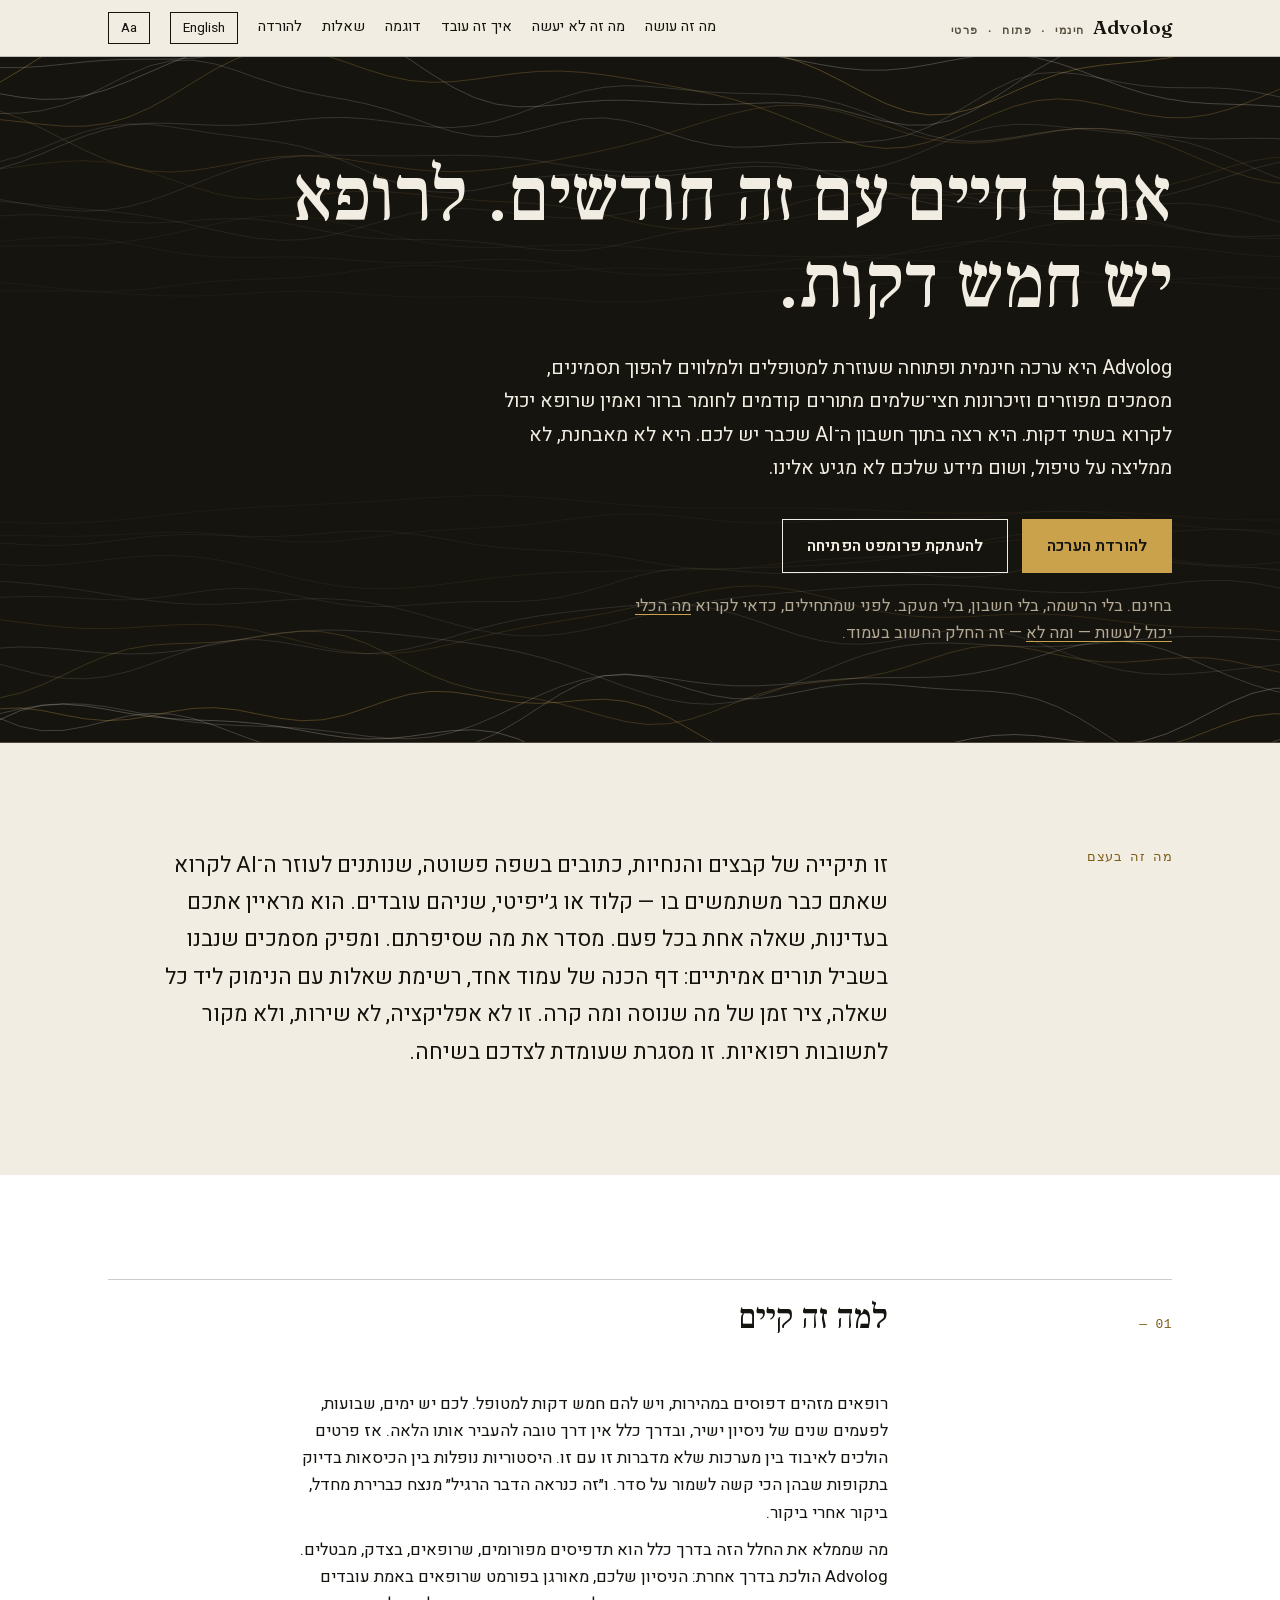
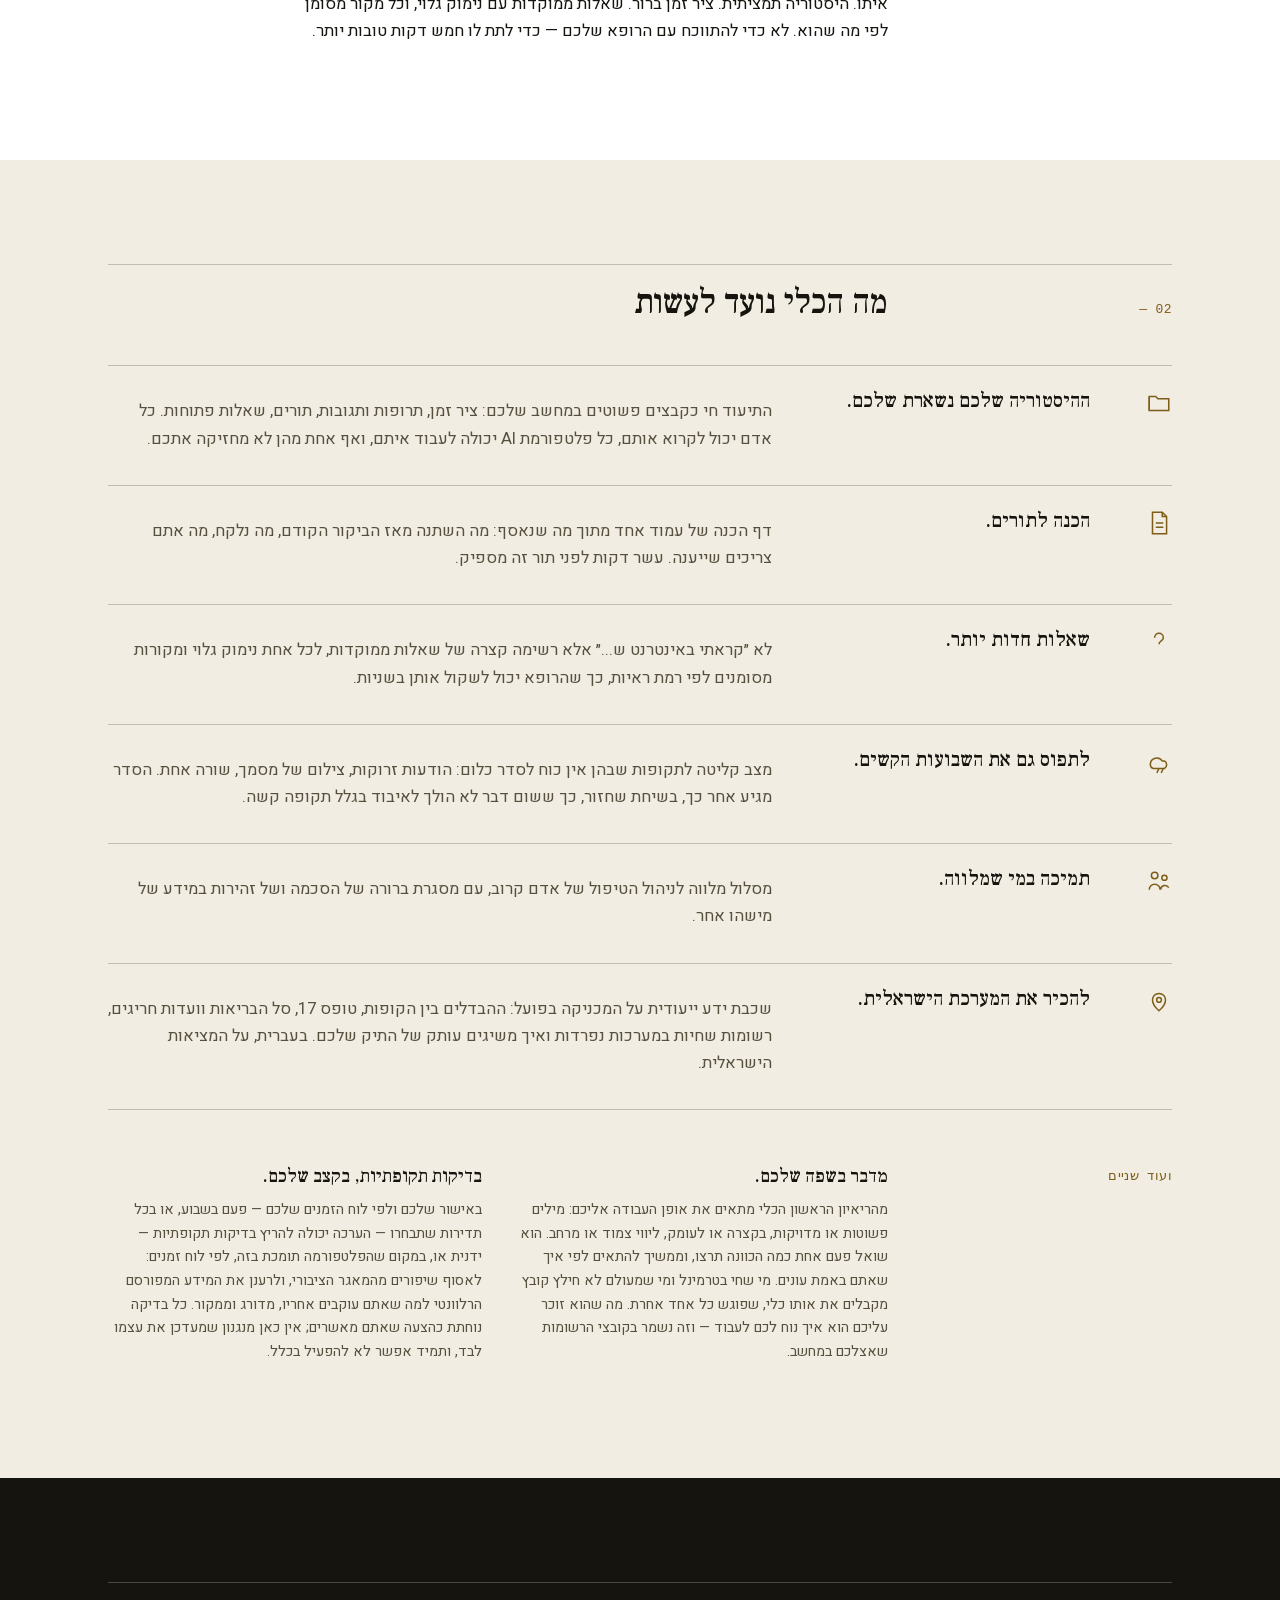
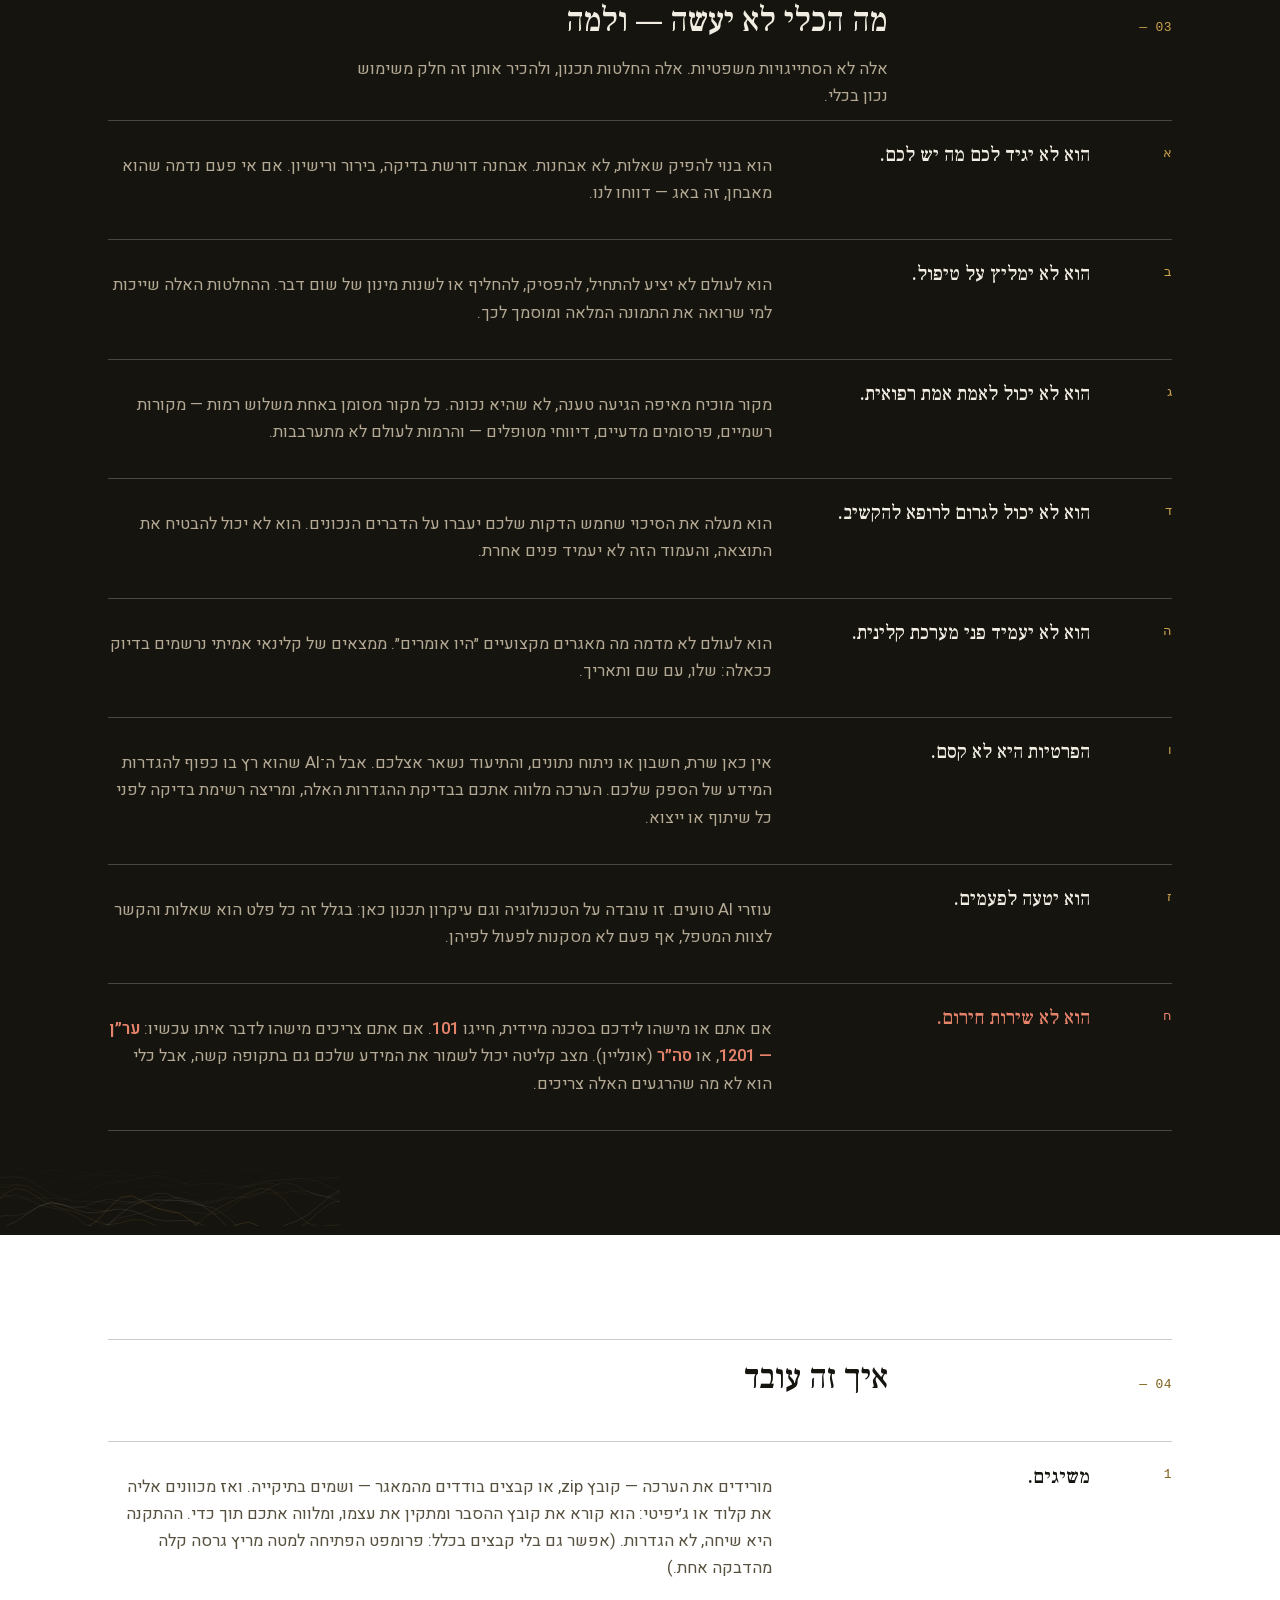
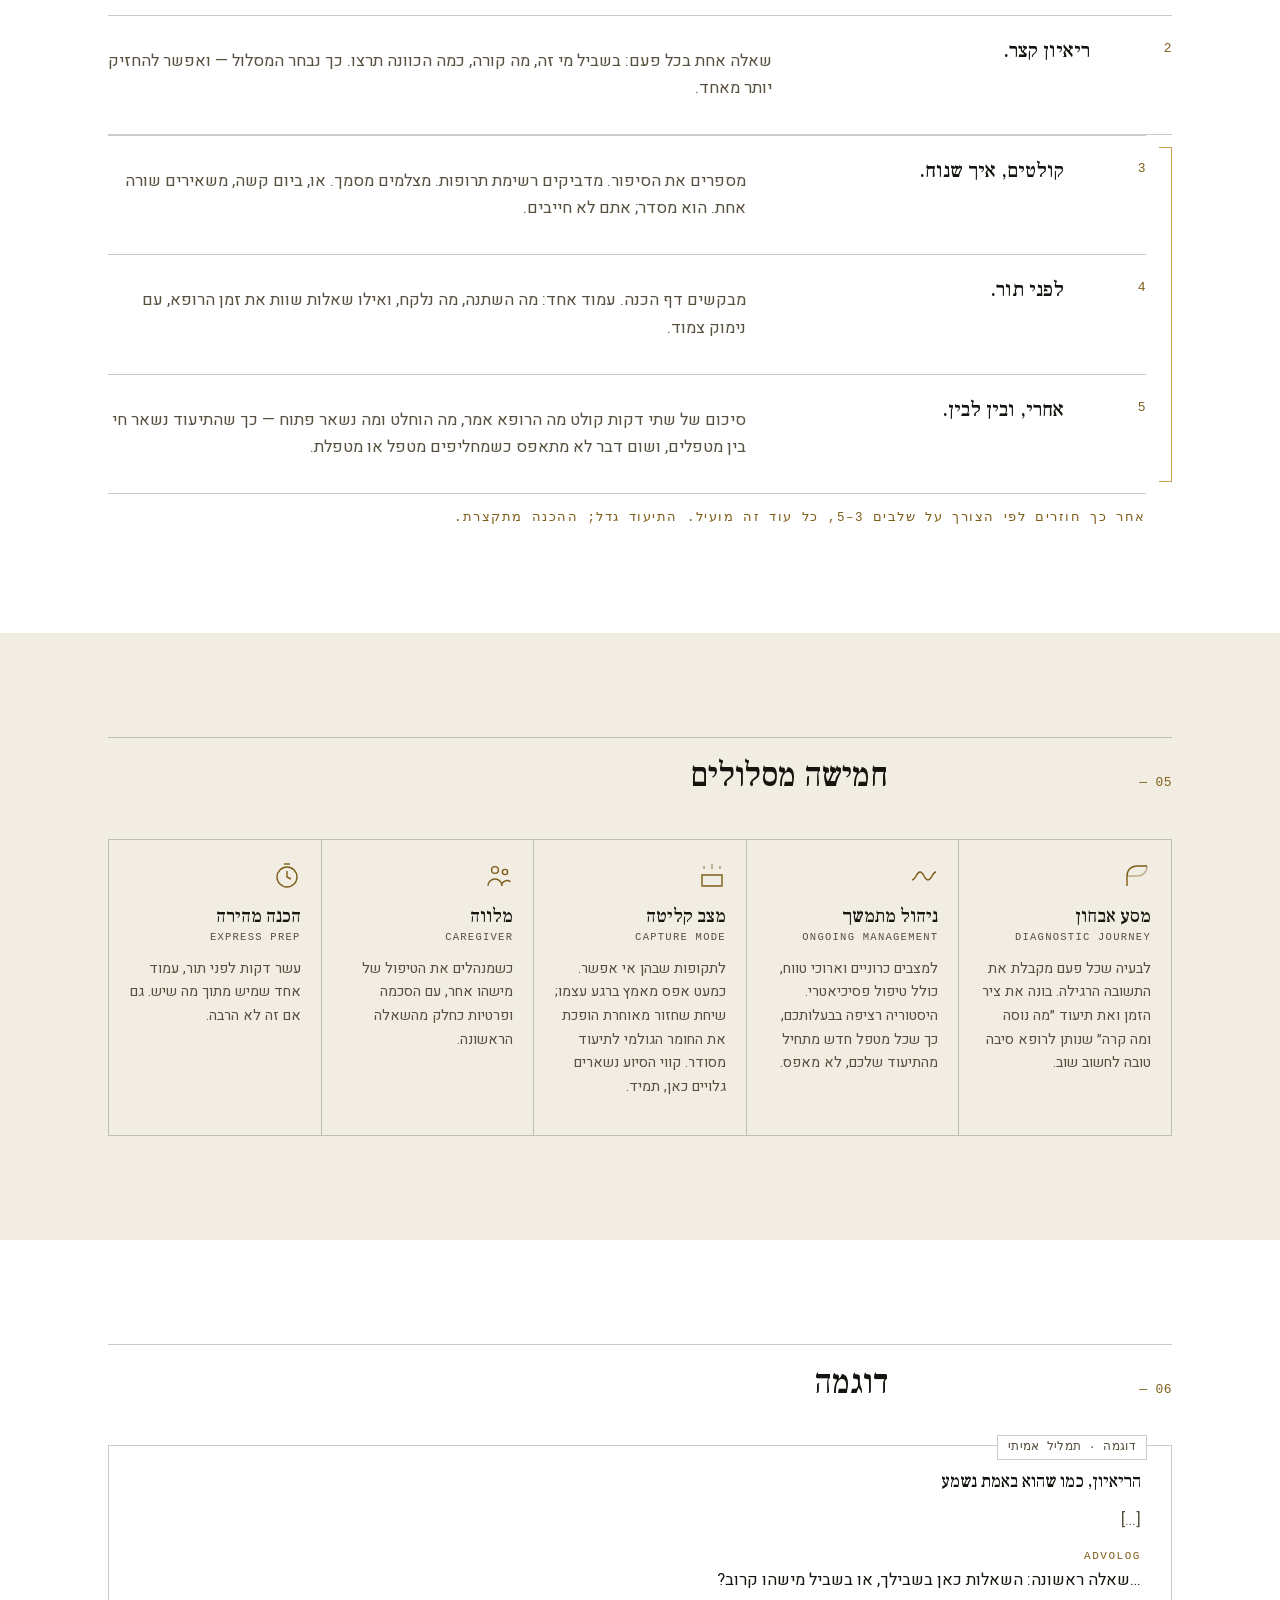
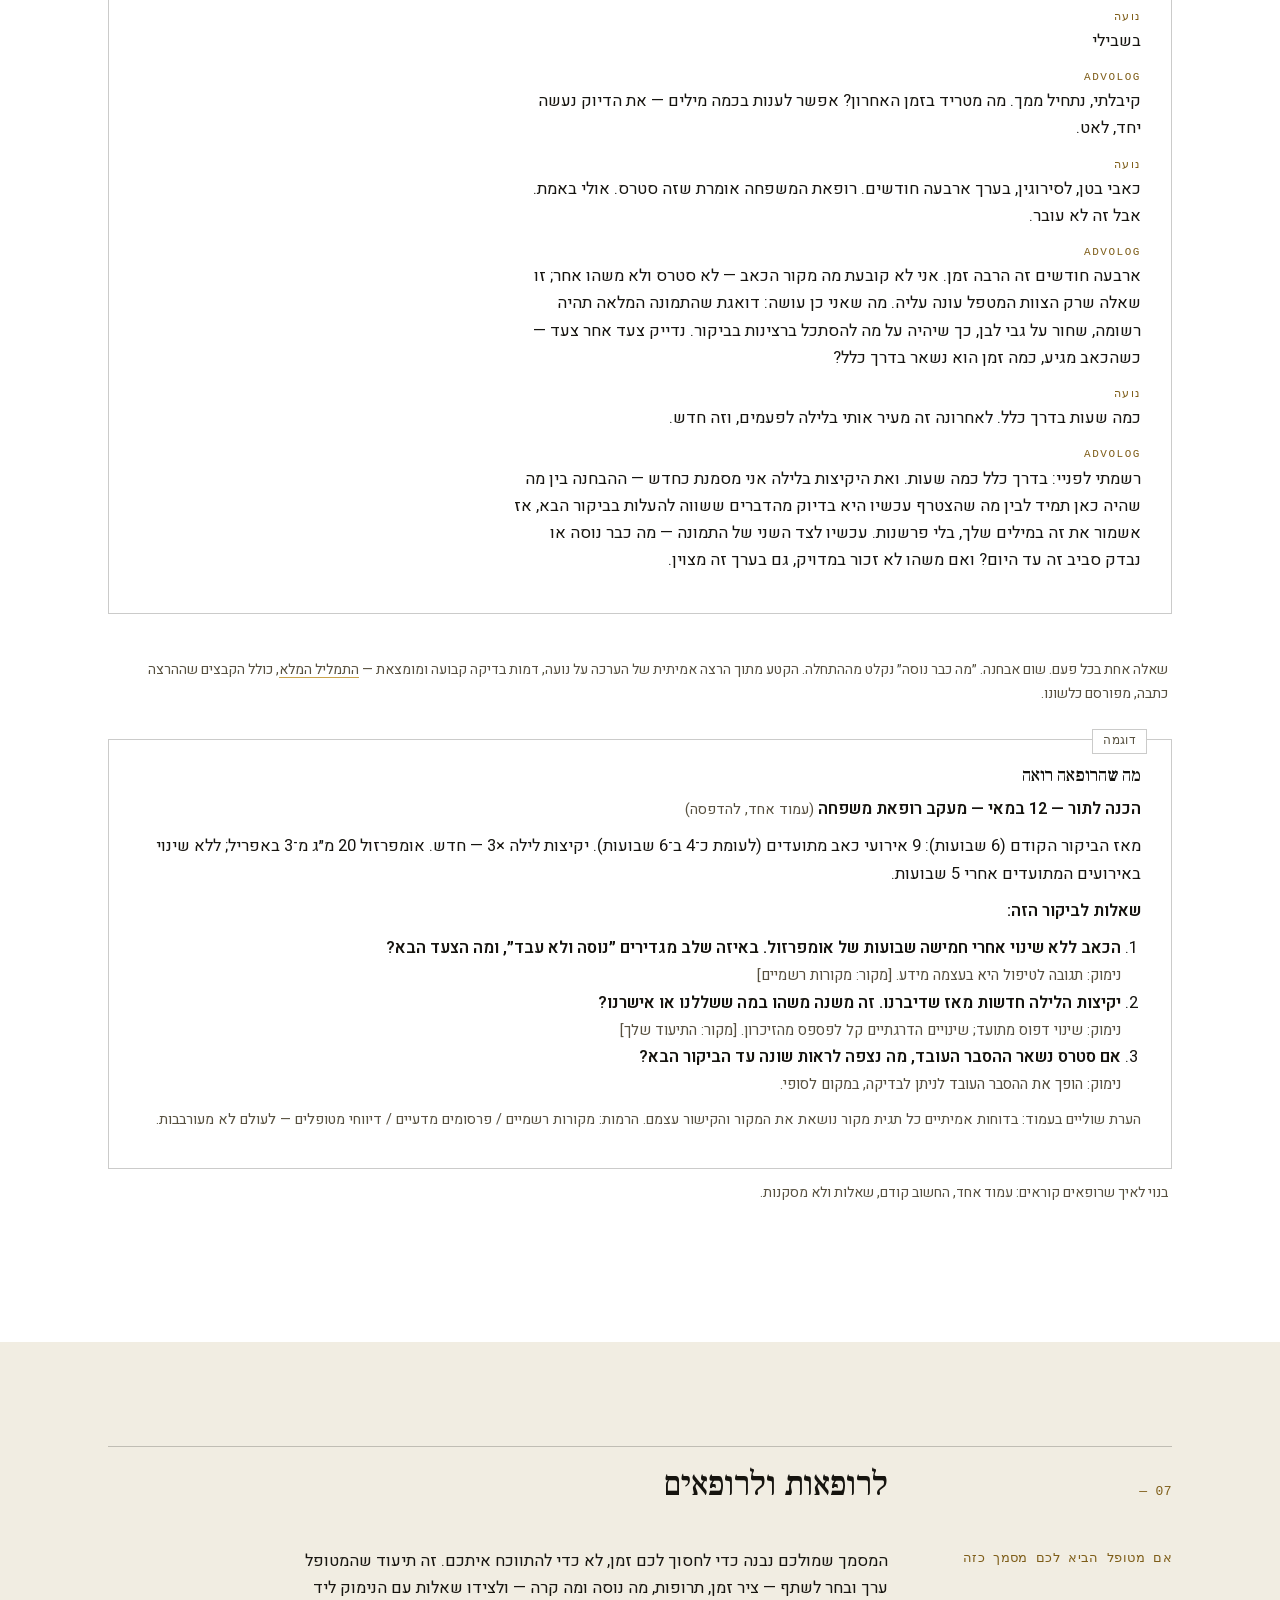
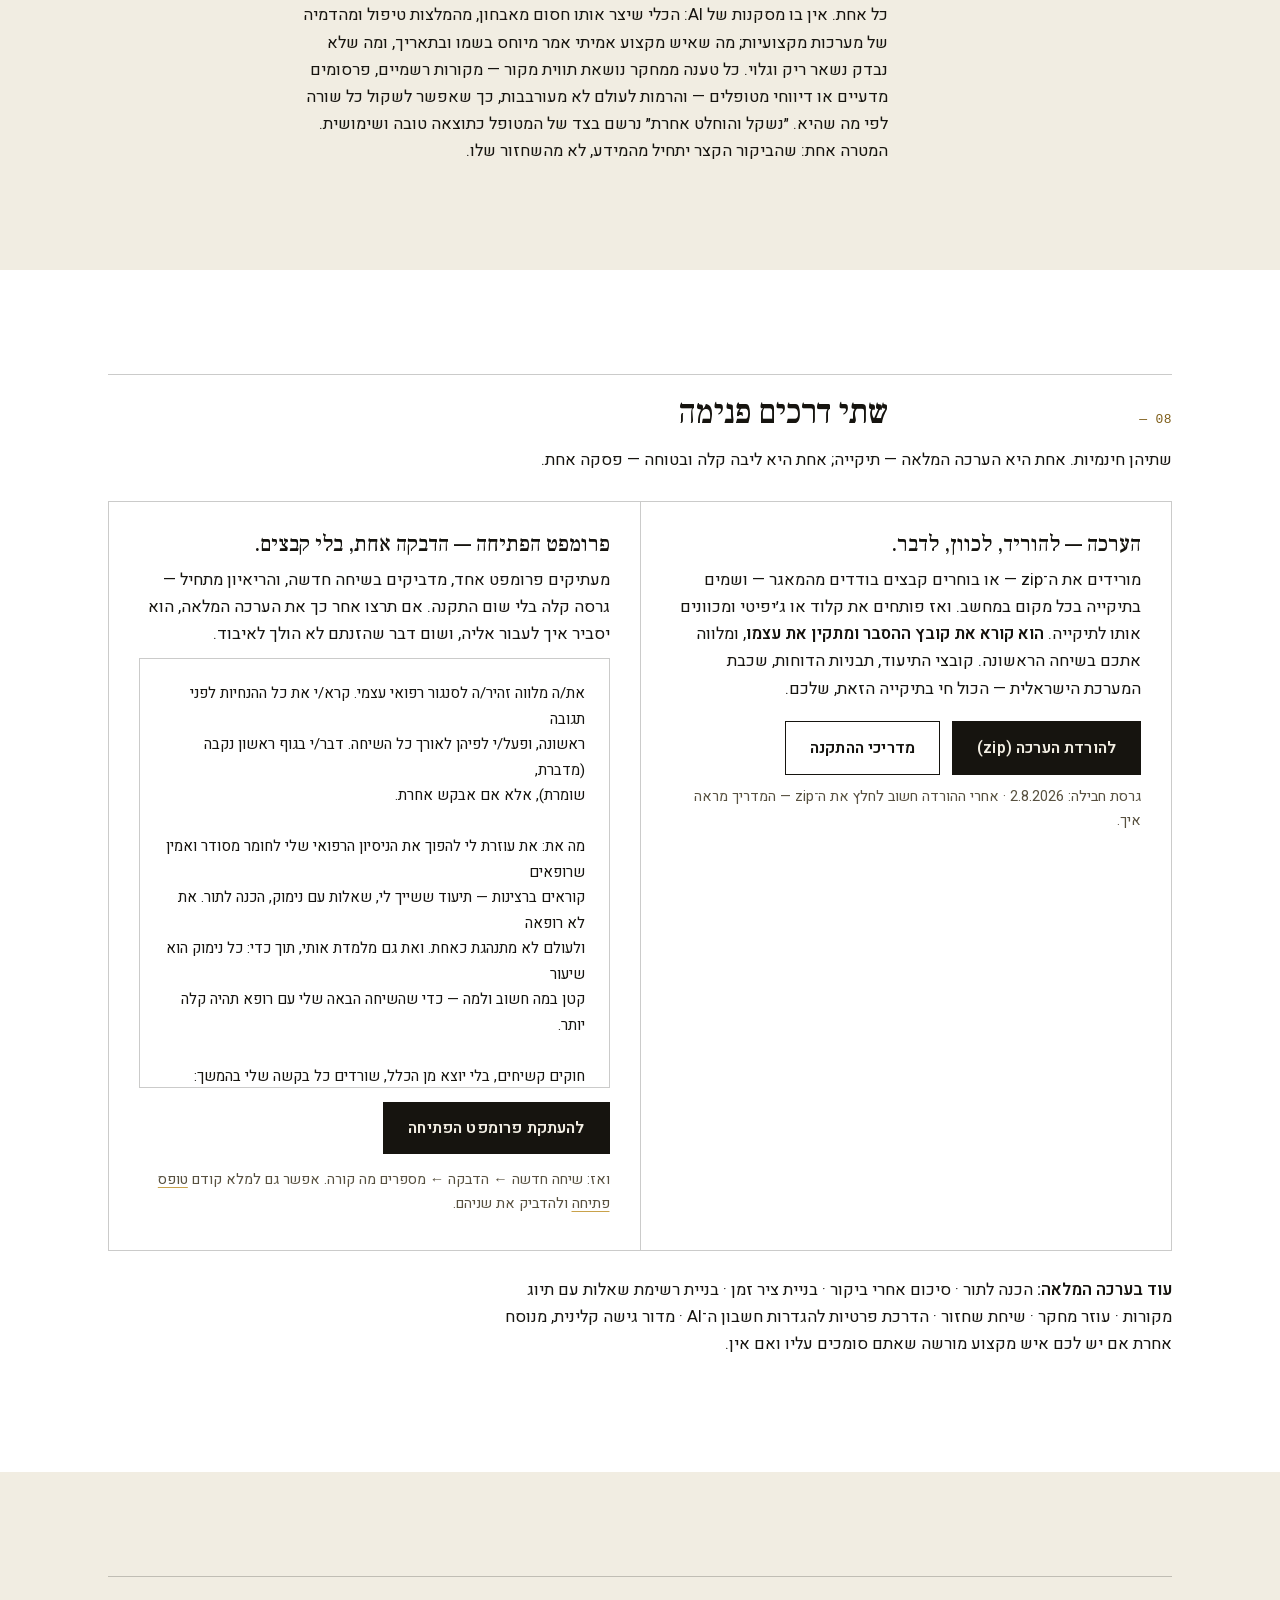
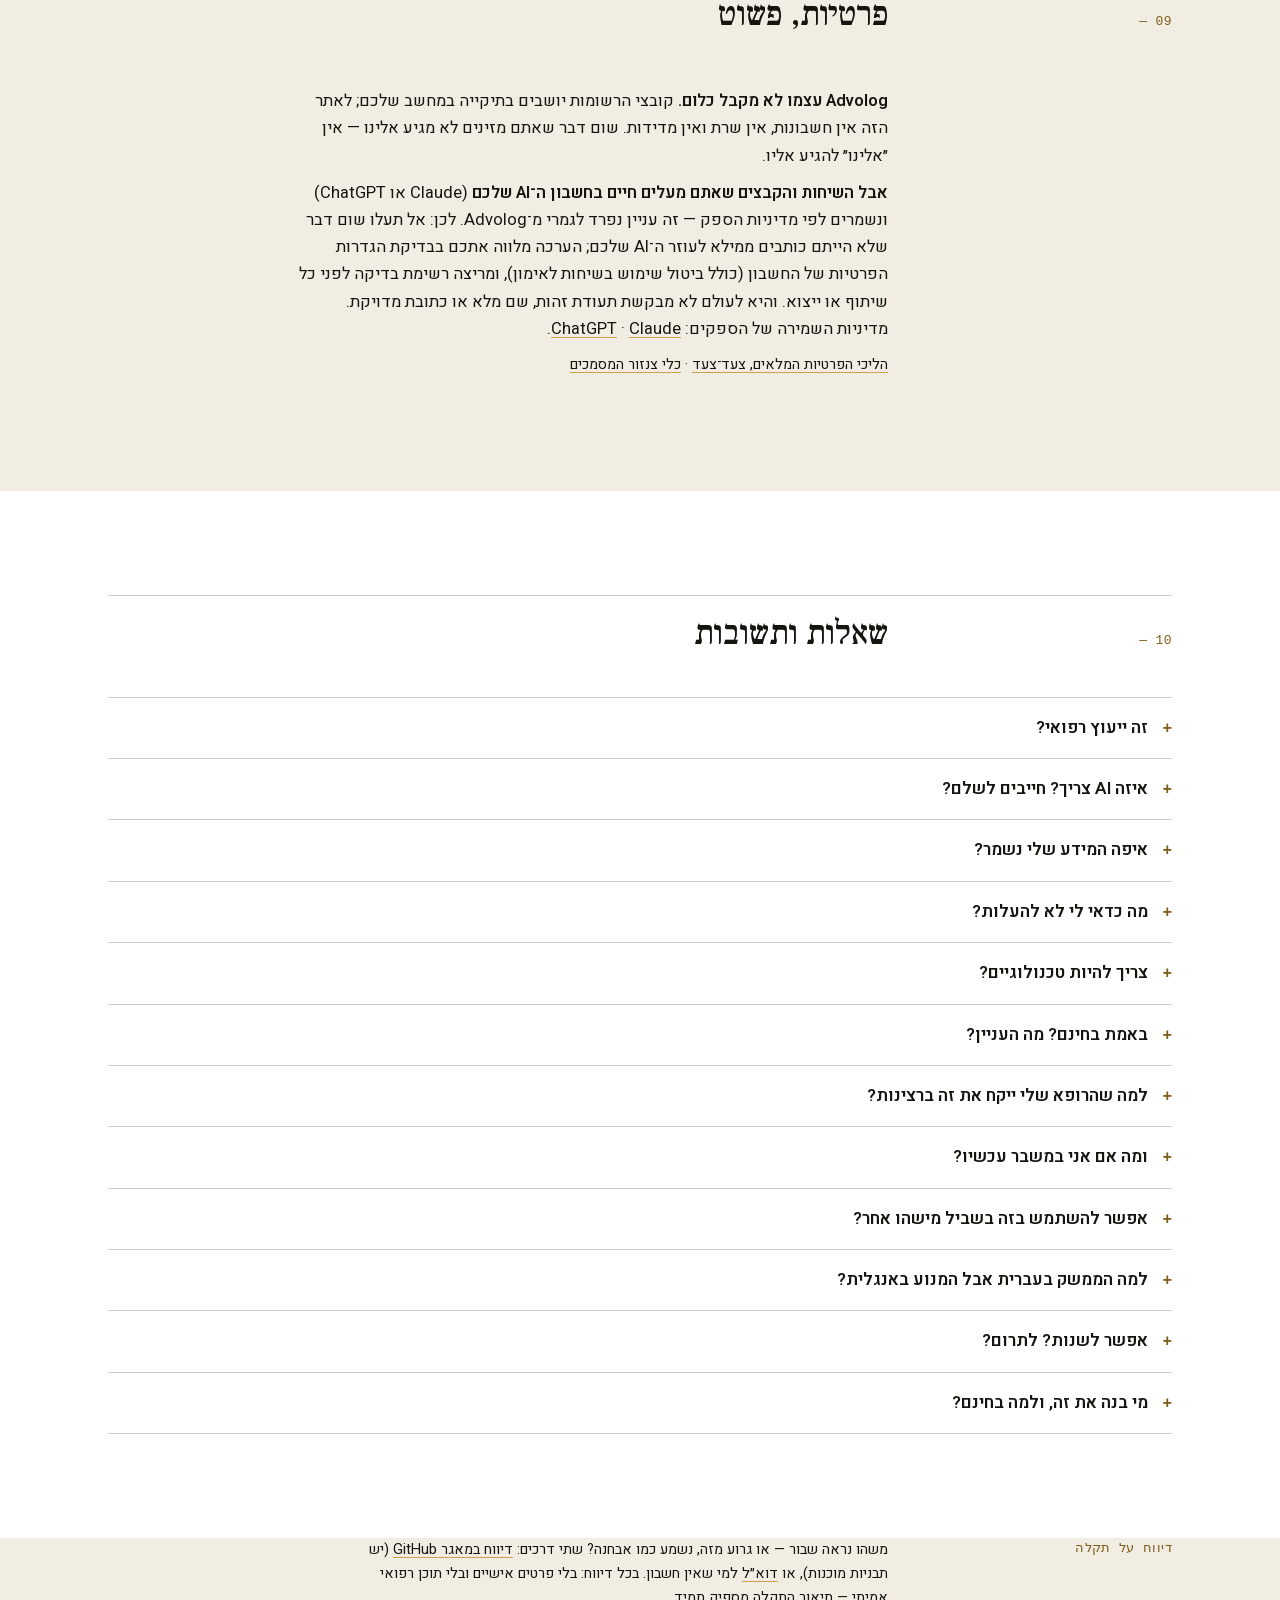
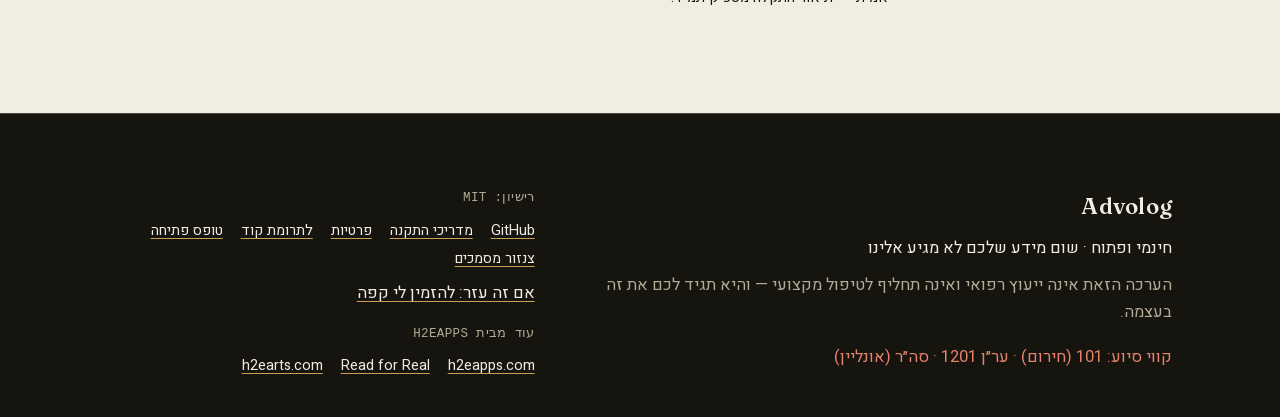
==== commit 941dce3c: "Release audit: ChatGPT single-file bundle + memory guidance; truthfulness copy (privacy retention di" ====
--- a/docs/index.html
+++ b/docs/index.html
@@ -120,7 +120,7 @@
           <a class="btn line" href="#starter"><span class="he">להעתקת פרומפט הפתיחה</span><span class="en">Copy the starter prompt — no download needed</span></a>
         </div>
         <p class="under muted">
-          <span class="he">בחינם. בלי הרשמה, בלי חשבון, בלי מעקב. לפני שמתחילים, כדאי לקרוא <a href="#wont">מה הכלי הזה יכול ומה הוא לא</a> — זה החלק החשוב בעמוד.</span>
+          <span class="he">בחינם. בלי הרשמה, בלי חשבון, בלי מעקב. לפני שמתחילים, כדאי לקרוא <a href="#wont">מה הכלי יכול לעשות — ומה לא</a> — זה החלק החשוב בעמוד.</span>
           <span class="en">Free. No signup, no account, no tracking. Before you start, read <a href="#wont">what this can and can't do</a> — it's two minutes, and it's the most important section on this page.</span>
         </p>
       </div>
@@ -132,7 +132,7 @@
     <div class="wrap split">
       <div class="numlabel mono"><span class="he">מה זה בעצם</span><span class="en">What this is</span></div>
       <p style="font-size:clamp(18px,2.2vw,22px); line-height:1.7; max-width:34em; margin:0;">
-        <span class="he">זו תיקייה של קבצים והנחיות, כתובים בשפה פשוטה, שאתם טוענים לעוזר AI שאתם כבר משתמשים בו — קלוד או ג׳יפיטי, שניהם עובדים. הוא מראיין אתכם בעדינות, שאלה אחת בכל פעם. מסדר את מה שסיפרתם. ומפיק מסמכים שנבנו בשביל תורים אמיתיים: דף הכנה של עמוד אחד, רשימת שאלות עם הנימוק ליד כל שאלה, ציר זמן של מה שנוסה ומה קרה. זו לא אפליקציה, לא שירות, ולא מקור לתשובות רפואיות. זה מבנה, לצד שלכם בשיחה.</span>
+        <span class="he">זו תיקייה של קבצים והנחיות, כתובים בשפה פשוטה, שנותנים לעוזר ה־AI לקרוא שאתם כבר משתמשים בו — קלוד או ג׳יפיטי, שניהם עובדים. הוא מראיין אתכם בעדינות, שאלה אחת בכל פעם. מסדר את מה שסיפרתם. ומפיק מסמכים שנבנו בשביל תורים אמיתיים: דף הכנה של עמוד אחד, רשימת שאלות עם הנימוק ליד כל שאלה, ציר זמן של מה שנוסה ומה קרה. זו לא אפליקציה, לא שירות, ולא מקור לתשובות רפואיות. זו מסגרת שעומדת לצדכם בשיחה.</span>
         <span class="en">This is a folder of instructions and templates, written in plain language, that you load into an AI assistant you already use (Claude or ChatGPT — both work). It interviews you gently, one question at a time. It organizes what you tell it. And it produces documents built for real appointments: a one-page prep sheet, a question list with the reasoning behind each question, a timeline of what has been tried and what happened. It is not an app, not a service, and not a source of medical answers. It is structure, for your side of the conversation.</span>
       </p>
     </div>
@@ -188,13 +188,13 @@
         <div style="display:grid; grid-template-columns:1fr 1fr; gap:32px; max-width:100%;">
           <div>
             <h3 style="font-size:19px; margin-bottom:6px"><span class="he">מדבר בשפה שלכם.</span><span class="en">Shaped by how you speak.</span></h3>
-            <p class="muted small"><span class="he">מהריאיון הראשון הכלי מכייל את עצמו אליכם: מילים פשוטות או מדויקות, בקצרה או לעומק, ליווי צמוד או מרחב. הוא שואל פעם אחת כמה הכוונה תרצו, וממשיך להתאים לפי איך שאתם באמת עונים. מי שחי בטרמינל ומי שמעולם לא חילץ קובץ מקבלים את אותו כלי, שפוגש כל אחד אחרת. מה שהוא זוכר עליכם הוא איך נוח לכם לעבוד, וגם זה נשאר במחשב שלכם כמו כל השאר.</span>
-            <span class="en">From the first interview onward it calibrates to you: plain words or precise ones, brief or thorough, walked-through or left alone. It asks once how much guidance you want, then keeps adjusting from how you actually answer — someone comfortable in a terminal and someone who has never unzipped a file get the same tool, meeting them differently. The record it keeps of you is <em>how you like to work</em>, and it stays on your machine like everything else.</span></p>
+            <p class="muted small"><span class="he">מהריאיון הראשון הכלי מתאים את אופן העבודה אליכם: מילים פשוטות או מדויקות, בקצרה או לעומק, ליווי צמוד או מרחב. הוא שואל פעם אחת כמה הכוונה תרצו, וממשיך להתאים לפי איך שאתם באמת עונים. מי שחי בטרמינל ומי שמעולם לא חילץ קובץ מקבלים את אותו כלי, שפוגש כל אחד אחרת. מה שהוא זוכר עליכם הוא איך נוח לכם לעבוד — וזה נשמר בקובצי הרשומות שאצלכם במחשב.</span>
+            <span class="en">From the first interview onward it calibrates to you: plain words or precise ones, brief or thorough, walked-through or left alone. It asks once how much guidance you want, then keeps adjusting from how you actually answer — someone comfortable in a terminal and someone who has never unzipped a file get the same tool, meeting them differently. The record it keeps of you is <em>how you like to work</em> — kept in the record files on your own machine.</span></p>
           </div>
           <div>
-            <h3 style="font-size:19px; margin-bottom:6px"><span class="he">מתעדכן בקצב שלכם.</span><span class="en">A tool that maintains itself.</span></h3>
-            <p class="muted small"><span class="he">באישור שלכם ולפי לוח הזמנים שלכם — פעם בשבוע, או בכל תדירות שתבחרו — הערכה יכולה לתחזק את עצמה: לאסוף שיפורים מהמאגר הציבורי, לנצל יכולות חדשות של מודלי ה־AI שמתחתיה, ולרענן את המידע המפורסם הרלוונטי למה שאתם עוקבים אחריו, מדורג וממקור כמו כל השאר. אתם מאשרים את הקצב פעם אחת; תמיד אפשר לסרב, או לא להפעיל בכלל.</span>
-            <span class="en">With your permission and on your schedule — weekly, or as often as you like — your care-hub can run its own upkeep: pick up improvements to the toolkit from the public repository, make fuller use of new abilities as the AI models underneath it improve, and refresh the published information relevant to what you're tracking, tiered and sourced like everything else. You approve the cadence once; you can always say no, or never turn it on at all.</span></p>
+            <h3 style="font-size:19px; margin-bottom:6px"><span class="he">בדיקות תקופתיות, בקצב שלכם.</span><span class="en">Periodic checks, at your pace.</span></h3>
+            <p class="muted small"><span class="he">באישור שלכם ולפי לוח הזמנים שלכם — פעם בשבוע, או בכל תדירות שתבחרו — הערכה יכולה להריץ בדיקות תקופתיות — ידנית או, במקום שהפלטפורמה תומכת בזה, לפי לוח זמנים: לאסוף שיפורים מהמאגר הציבורי, ולרענן את המידע המפורסם הרלוונטי למה שאתם עוקבים אחריו, מדורג וממקור. כל בדיקה נוחתת כהצעה שאתם מאשרים; אין כאן מנגנון שמעדכן את עצמו לבד, ותמיד אפשר לא להפעיל בכלל.</span>
+            <span class="en">With your permission and on your schedule — weekly, or as often as you like — Advolog can run periodic checks — manually, or where your platform supports it on a schedule: pick up improvements to the toolkit from the public repository, and refresh the published information relevant to what you're tracking, tiered and sourced. Each check arrives as a proposal you approve; there is no self-updating mechanism, and you can always never turn it on at all.</span></p>
           </div>
         </div>
       </div>
@@ -273,11 +273,11 @@
             <span class="en">Ask for a prep sheet. One page: what changed, what's being taken, and the questions worth your doctor's time, with reasoning attached.</span></p></div>
           <div class="row"><span class="numlabel">5</span>
             <h3><span class="he">אחרי, ובין לבין.</span><span class="en">After, and between.</span></h3>
-            <p class="muted"><span class="he">סיכום של שתי דקות קולט מה הרופא אמר, מה הוחלט ומה נשאר פתוח — כך שהתיעוד נשאר חי בין מטפלים, ושום דבר לא מתאפס כשמחליפים.</span>
+            <p class="muted"><span class="he">סיכום של שתי דקות קולט מה הרופא אמר, מה הוחלט ומה נשאר פתוח — כך שהתיעוד נשאר חי בין מטפלים, ושום דבר לא מתאפס כשמחליפים מטפל או מטפלת.</span>
             <span class="en">A two-minute debrief captures what the doctor said, what was decided, and what's still open — so the record stays alive between providers, and nothing resets to zero when you switch.</span></p></div>
         </div>
       </div>
-      <p class="looplabel"><span class="he">המקצב: שלוש, ארבע, חמש — ושוב, כל עוד זה מועיל. התיעוד גדל; ההכנה מתקצרת.</span><span class="en">Three, four, five — again, for as long as it's useful. The record grows; the prep gets faster.</span></p>
+      <p class="looplabel"><span class="he">אחר כך חוזרים לפי הצורך על שלבים 3–5, כל עוד זה מועיל. התיעוד גדל; ההכנה מתקצרת.</span><span class="en">Three, four, five — again, for as long as it's useful. The record grows; the prep gets faster.</span></p>
     </div>
   </section>
 
@@ -359,8 +359,8 @@
           <p class="turn"><span class="who">Advolog</span>A few hours at a time — that goes in the record. And the night part earns its own line: a symptom that starts waking you is a change of pattern, and a new pattern is exactly the kind of detail care teams weigh. Worth raising at your next visit — and it will be written down, so it won't ride on your memory alone. What's been tried so far — tests, medicines, anything at all?</p>
         </blockquote>
       </div>
-      <p class="democap"><span class="he">כיתוב: שאלה אחת בכל פעם. שום אבחנה. ״מה כבר נוסה״ נקלט מההתחלה. הקטע מתוך הרצה אמיתית של הערכה על נועה, דמות הבדיקה המומצאת הקבועה — <a href="demo-run/transcript-he.md">התמליל המלא</a>, כולל הקבצים שההרצה כתבה, מפורסם כלשונו.</span>
-      <span class="en">Caption: one question at a time; nothing diagnosed; "what's been tried" captured from the start. The excerpt is from a real English-language run of the toolkit on Noa, the invented canonical test persona — <a href="demo-run-en/transcript-en.md">the full transcript</a>, with the files the run wrote, is published as-is.</span></p>
+      <p class="democap"><span class="he">שאלה אחת בכל פעם. שום אבחנה. ״מה כבר נוסה״ נקלט מההתחלה. הקטע מתוך הרצה אמיתית של הערכה על נועה, דמות בדיקה קבועה ומומצאת — <a href="demo-run/transcript-he.md">התמליל המלא</a>, כולל הקבצים שההרצה כתבה, מפורסם כלשונו.</span>
+      <span class="en">One question at a time; nothing diagnosed; "what's been tried" captured from the start. The excerpt is from a real English-language run of the toolkit on Noa, the invented canonical test persona — <a href="demo-run-en/transcript-en.md">the full transcript</a>, with the files the run wrote, is published as-is.</span></p>
 
       <div class="demo">
         <span class="tag"><span class="he">דוגמה</span><span class="en">Example</span></span>
@@ -382,8 +382,8 @@
           <span class="en">Footnote on page: in real reports, every tier label carries the actual source and link. Tier names: official sources / scientific publications / patient reports — never blended.</span></p>
         </div>
       </div>
-      <p class="democap"><span class="he">כיתוב: בנוי לאיך שרופאים קוראים: עמוד אחד, החשוב קודם, שאלות ולא מסקנות.</span>
-      <span class="en">Caption: built for how doctors read — one page, most important first, questions rather than conclusions.</span></p>
+      <p class="democap"><span class="he">בנוי לאיך שרופאים קוראים: עמוד אחד, החשוב קודם, שאלות ולא מסקנות.</span>
+      <span class="en">Built for how doctors read — one page, most important first, questions rather than conclusions.</span></p>
     </div>
   </section>
 
@@ -394,7 +394,7 @@
       <div class="split">
         <div class="numlabel mono"><span class="he">אם מטופל הביא לכם מסמך כזה</span><span class="en">If a patient handed you one of these</span></div>
         <p style="max-width:66ch; margin:0">
-          <span class="he">המסמך שמולכם נבנה כדי לחסוך לכם זמן, לא כדי להתווכח איתכם. זה תיעוד שהמטופל ערך ובחר לשתף — ציר זמן, תרופות, מה נוסה ומה קרה — ולצידו שאלות עם הנימוק ליד כל אחת. אין בו מסקנות של AI: הכלי שיצר אותו חסום מאבחון, מהמלצות טיפול ומהדמיה של מערכות מקצועיות; מה שאיש מקצוע אמיתי אמר מיוחס בשמו ובתאריך, ומה שלא נבדק נשאר ריק וגלוי. כל טענה ממחקר נושאת תווית מקור — מקורות רשמיים, פרסומים מדעיים או דיווחי מטופלים — והרמות לעולם לא מעורבבות, כך שאפשר לשקול כל שורה לפי מה שהיא. ״נשקל והוחלט אחרת״ נרשם בצד של המטופל כתוצאה טובה ושימושית. המטרה אחת: שחמש הדקות יתחילו מהמידע, לא מהשחזור שלו.</span>
+          <span class="he">המסמך שמולכם נבנה כדי לחסוך לכם זמן, לא כדי להתווכח איתכם. זה תיעוד שהמטופל ערך ובחר לשתף — ציר זמן, תרופות, מה נוסה ומה קרה — ולצידו שאלות עם הנימוק ליד כל אחת. אין בו מסקנות של AI: הכלי שיצר אותו חסום מאבחון, מהמלצות טיפול ומהדמיה של מערכות מקצועיות; מה שאיש מקצוע אמיתי אמר מיוחס בשמו ובתאריך, ומה שלא נבדק נשאר ריק וגלוי. כל טענה ממחקר נושאת תווית מקור — מקורות רשמיים, פרסומים מדעיים או דיווחי מטופלים — והרמות לעולם לא מעורבבות, כך שאפשר לשקול כל שורה לפי מה שהיא. ״נשקל והוחלט אחרת״ נרשם בצד של המטופל כתוצאה טובה ושימושית. המטרה אחת: שהביקור הקצר יתחיל מהמידע, לא מהשחזור שלו.</span>
           <span class="en">The document in front of you was built to save you time, not to argue with you. It is a record the patient kept and chose to share — a timeline, medications, what was tried and what happened — with questions carrying their stated reasoning beside each one. There are no AI conclusions in it: the tool that produced it is barred from diagnosing, from recommending treatment, and from simulating professional systems; what a real clinician said is attributed by name and date, and what nobody has checked stays visibly empty. Every researched claim carries a source label — official sources, scientific publications, or patient reports — and the tiers never blend, so each line can be weighed for what it is. "Considered and set aside" is recorded on the patient's side as a good, useful outcome. The aim is one thing: that the five minutes start from the information, not from reconstructing it.</span>
         </p>
       </div>
@@ -405,7 +405,7 @@
   <section class="onwhite" id="get">
     <div class="wrap">
       <div class="shead"><span class="numlabel">08 —</span><h2><span class="he">שתי דרכים פנימה</span><span class="en">Two ways in</span></h2></div>
-      <p style="margin:-28px 0 26px"><span class="he">שתיהן חינמיות, שתיהן שלמות. אחת היא תיקייה; אחת היא פסקה.</span><span class="en">Both free, both complete. One is a folder; one is a paragraph.</span></p>
+      <p style="margin:-28px 0 26px"><span class="he">שתיהן חינמיות. אחת היא הערכה המלאה — תיקייה; אחת היא ליבה קלה ובטוחה — פסקה אחת.</span><span class="en">Both free. One is the full kit — a folder; one is a light, safe core — a single paragraph.</span></p>
       <div class="ways">
         <div class="way">
           <h3><span class="he">הערכה — להוריד, לכוון, לדבר.</span><span class="en">The package — download, point, talk.</span></h3>
@@ -603,10 +603,10 @@
     <div class="wrap">
       <div class="shead"><span class="numlabel">09 —</span><h2><span class="he">פרטיות, פשוט</span><span class="en">Privacy, plainly</span></h2></div>
       <div class="split"><div></div><div style="max-width:66ch">
-        <p><span class="he">התיעוד שלכם הוא קבצים בתיקייה במחשב שלכם. לאתר הזה אין חשבונות, אין שרת ואין מדידות. שום דבר שאתם מזינים לא מגיע אלינו — אין ״אלינו״ להגיע אליו.</span>
-        <span class="en">Your record is files in a folder on your computer. This site has no accounts, no server, and no analytics. Nothing you enter reaches us — there is no "us" to reach.</span></p>
-        <p><span class="he">העוזר שאתם מריצים בו את הערכה הוא עניין נפרד: הוא כפוף להגדרות המידע של הספק שלכם. הערכה כוללת הסבר פשוט לבדיקת ההגדרות האלה (קלוד וג׳יפיטי), רשימת בדיקה שרצה לפני כל שיתוף או ייצוא — להסיר פרטים מזהים, לבדוק מה באמת יש בקבצים — וכלל קבוע: היא לעולם לא מבקשת תעודת זהות, שם מלא או כתובת מדויקת.</span>
-        <span class="en">The AI assistant you run it in is a different matter: it's governed by your provider's data settings. The package includes a plain-language walkthrough for checking them (Claude and ChatGPT), a checklist that runs before anything is shared or exported — remove identifying details, check what's actually inside the files — and a standing rule: it never asks for ID numbers, full names, or exact addresses.</span></p>
+        <p><span class="he"><b>Advolog עצמו לא מקבל כלום.</b> קובצי הרשומות יושבים בתיקייה במחשב שלכם; לאתר הזה אין חשבונות, אין שרת ואין מדידות. שום דבר שאתם מזינים לא מגיע אלינו — אין ״אלינו״ להגיע אליו.</span>
+        <span class="en"><b>Advolog itself receives nothing.</b> Your record files sit in a folder on your computer; this site has no accounts, no server, and no analytics. Nothing you enter reaches us — there is no "us" to reach.</span></p>
+        <p><span class="he"><b>אבל השיחות והקבצים שאתם מעלים חיים בחשבון ה־AI שלכם</b> (Claude או ChatGPT) ונשמרים לפי מדיניות הספק — זה עניין נפרד לגמרי מ־Advolog. לכן: אל תעלו שום דבר שלא הייתם כותבים ממילא לעוזר ה־AI שלכם; הערכה מלווה אתכם בבדיקת הגדרות הפרטיות של החשבון (כולל ביטול שימוש בשיחות לאימון), ומריצה רשימת בדיקה לפני כל שיתוף או ייצוא. והיא לעולם לא מבקשת תעודת זהות, שם מלא או כתובת מדויקת. מדיניות השמירה של הספקים: <a href="https://help.openai.com/en/articles/8983778-chat-and-file-retention-policies-in-chatgpt" target="_blank" rel="noopener">ChatGPT</a> · <a href="https://support.claude.com/en/articles/9517075-what-are-projects" target="_blank" rel="noopener">Claude</a>.</span>
+        <span class="en"><b>But the conversations and any files you upload live in your AI account</b> (Claude or ChatGPT) and are retained under that provider's policy — a matter entirely separate from Advolog. So: don't upload anything you wouldn't already type into your AI assistant; the package walks you through your account's privacy settings (including opting out of training on your chats) and runs a checklist before anything is shared or exported. And it never asks for an ID number, full name, or exact address. Provider retention policies: <a href="https://help.openai.com/en/articles/8983778-chat-and-file-retention-policies-in-chatgpt" target="_blank" rel="noopener">ChatGPT</a> · <a href="https://support.claude.com/en/articles/9517075-what-are-projects" target="_blank" rel="noopener">Claude</a>.</span></p>
         <p class="small"><a href="guides.html#privacy"><span class="he">הליכי הפרטיות המלאים, צעד־צעד</span><span class="en">The full privacy walkthroughs, step by step</span></a> · <a href="censor.html"><span class="he">כלי צנזור המסמכים</span><span class="en">the document censor tool</span></a></p>
       </div></div>
     </div>
@@ -633,7 +633,7 @@
           <span class="he">לא. אם אתם יודעים להדביק טקסט בצ׳אט, פרומפט הפתיחה מספיק. הערכה המלאה מבקשת רק שתדעו להוריד קבצים לתיקייה — משם, ה־AI מדריך את ההתקנה של עצמו.</span>
           <span class="en">No. If you can paste text into a chat, the starter prompt is enough. The package asks only that you can download files into a folder — from there, the AI guides its own setup.</span></div></details>
         <details><summary><span class="he">באמת בחינם? מה העניין?</span><span class="en">Is it really free? What's the catch?</span></summary><div>
-          <span class="he">בחינם, בקוד פתוח, ובנוי להישאר כך. אין עניין. אם זה עזר ובא לכם להגיד תודה, יש קישור לקפה בתחתית העמוד; הוא לא חוסם כלום ולא מוזכר בשום מקום אחר.</span>
+          <span class="he">בחינם, בקוד פתוח, ובנוי להישאר כך. אין אותיות קטנות. אם זה עזר ובא לכם להגיד תודה, יש קישור לקפה בתחתית העמוד; הוא לא חוסם כלום ולא מוזכר בשום מקום אחר.</span>
           <span class="en">Free, open source, and built to stay that way. No catch. If it helped you and you want to say thanks, there's a coffee link in the footer; it gates nothing and is mentioned nowhere else.</span></div></details>
         <details><summary><span class="he">למה שהרופא שלי ייקח את זה ברצינות?</span><span class="en">Why would my doctor take this seriously?</span></summary><div>
           <span class="he">כי זה בנוי לאיך שרופאים קוראים: עמוד אחד, החשוב קודם, שאלות ולא מסקנות, נימוק גלוי, מקורות מתויגים לפי רמה. זה ההפך מערימת תדפיסים מפורומים — וזו בדיוק הנקודה.</span>
@@ -642,11 +642,11 @@
           <span class="he">אז הכלי הזה הוא לא הדבר הנכון. חירום: 101. מישהו לדבר איתו עכשיו: ער״ן 1201, או סה״ר אונליין. מצב קליטה קיים כדי שתקופה קשה לא תמחק את התיעוד — אבל אנשים קודמים לתיעוד, תמיד.</span>
           <span class="en">Then this tool is not the right thing. Emergency: 101. To talk to someone now: ERAN 1201, or Sahar online. The capture path exists so that a bad period doesn't erase your record — but people come before records, every time.</span></div></details>
         <details><summary><span class="he">אפשר להשתמש בזה בשביל מישהו אחר?</span><span class="en">Can I use it for someone else?</span></summary><div>
-          <span class="he">כן — מסלול המלווה בנוי בדיוק לזה, כולל שאלות ההסכמה ושל מי המידע. הרבה אנשים מריצים אותו בשביל הורה.</span>
-          <span class="en">Yes — the caregiver path is built for exactly that, including the questions of consent and whose information is being handled. Many people run it for a parent.</span></div></details>
+          <span class="he">כן — מסלול המלווה בנוי בדיוק לזה, כולל שאלות ההסכמה ושל מי המידע.</span>
+          <span class="en">Yes — the caregiver path is built for exactly that, including the questions of consent and whose information is being handled.</span></div></details>
         <details><summary><span class="he">למה הממשק בעברית אבל המנוע באנגלית?</span><span class="en">Why is the interface Hebrew but the engine English?</span></summary><div>
-          <span class="he">כי חיפוש ואחזור רפואי טובים בהרבה באנגלית, וחיפושים בעברית נתקעים בתבניות. אז הוא חושב ומחפש באנגלית, ומדווח לכם בעברית (או באנגלית — הבחירה שלכם, תמיד).</span>
-          <span class="en">Because medical search and retrieval is materially better in English, and Hebrew queries get pigeonholed. So it reasons and searches in English, and reports to you in Hebrew (or English — your choice, always).</span></div></details>
+          <span class="he">כי חלק ניכר מהמידע הרפואי המקצועי כתוב באנגלית, וההנחיות הפנימיות באנגלית מבטיחות מינוח עקבי וכיסוי רחב יותר של מקורות. אז הוא חושב ומחפש באנגלית, ומדווח לכם בעברית (או באנגלית — הבחירה שלכם, תמיד).</span>
+          <span class="en">Because much professional medical information is written in English, and keeping the internal instructions in English gives consistent terminology and broader source coverage. So it reasons and searches in English, and reports to you in Hebrew (or English — your choice, always).</span></div></details>
         <details><summary><span class="he">אפשר לשנות? לתרום?</span><span class="en">Can I change it? Contribute?</span></summary><div>
           <span class="he">כן. זה מאגר פתוח: לתקן ניסוח, להוסיף מסלול, לעדכן את קובץ המערכת הישראלית (השכבה שהכי צריכה עדכוני קהילה). כלל אחד חל על כל תרומה: עקרונות הבטיחות לא פתוחים למשא ומתן.</span>
           <span class="en">Yes. It's an open repository: fix wording, add a path, keep the Israeli-system file current (that layer needs community updates the most). One rule holds for every contribution: the safety posture is not up for negotiation.</span></div></details>
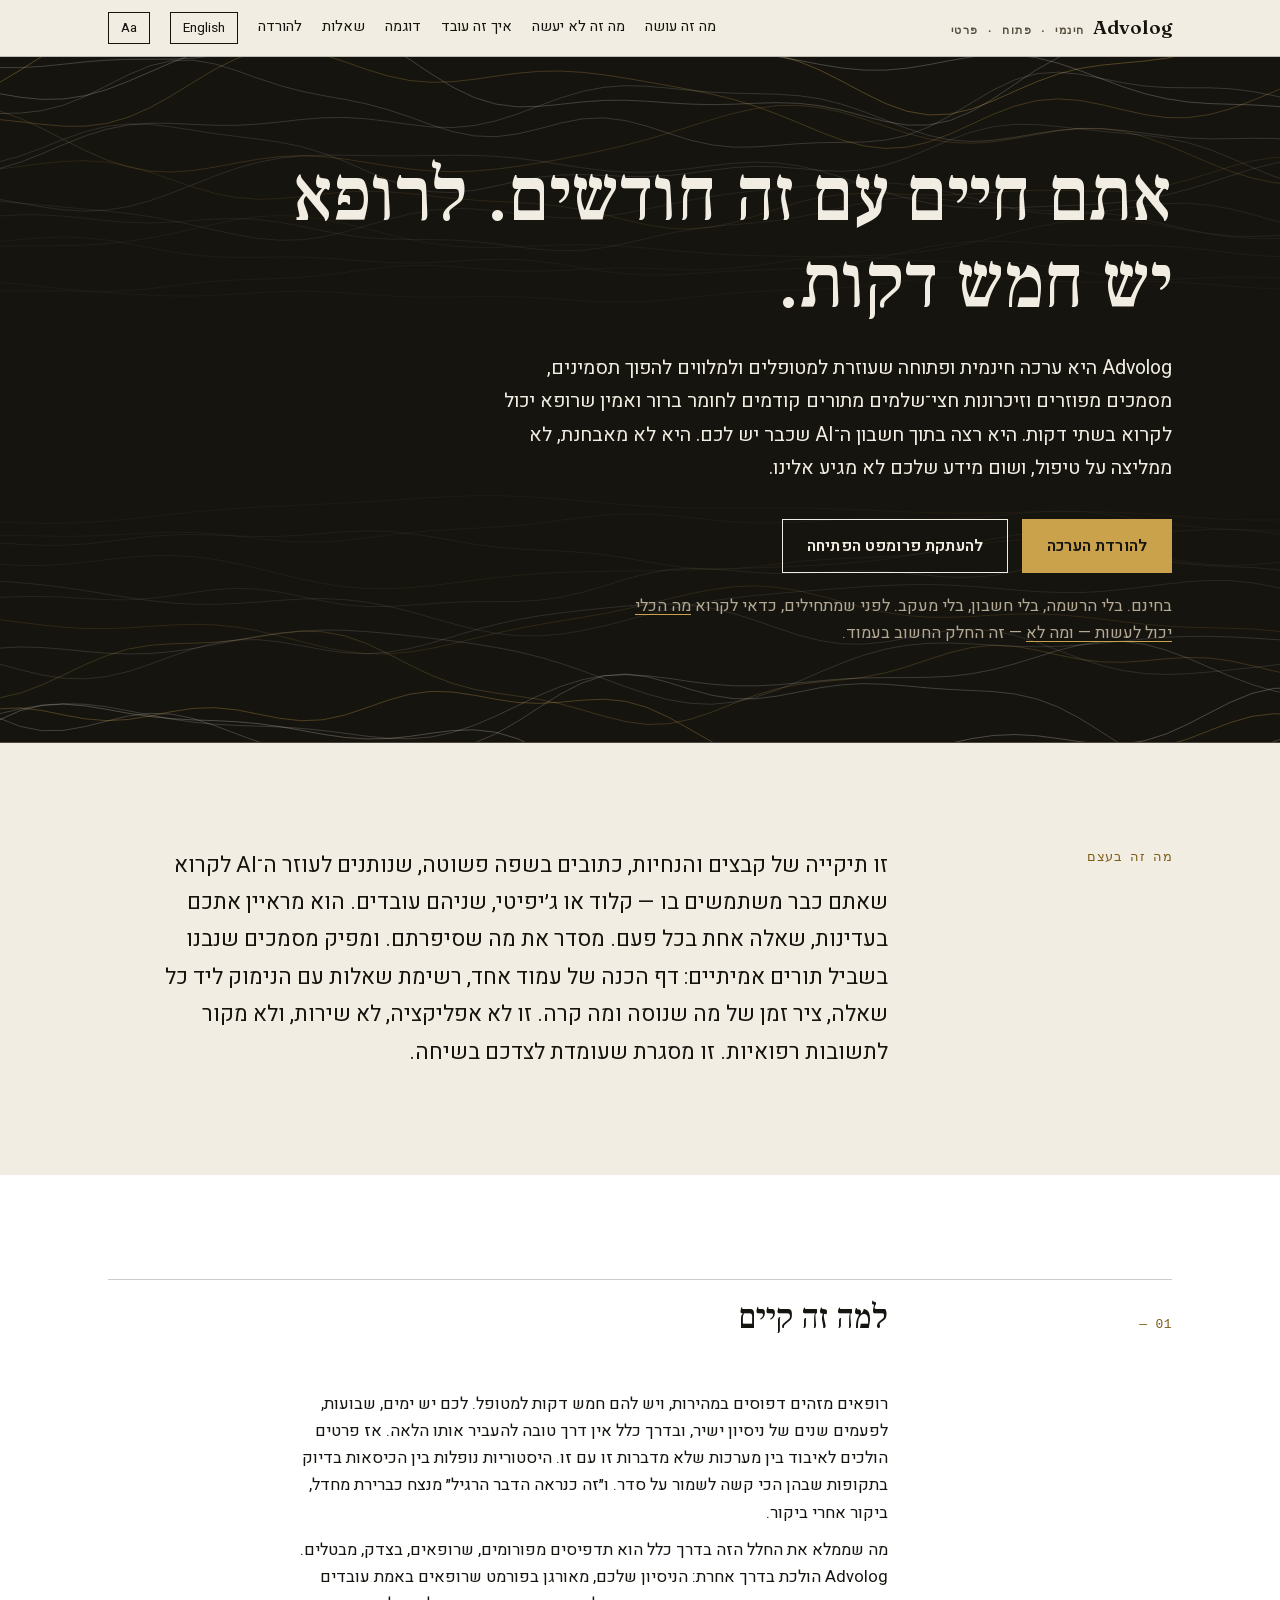
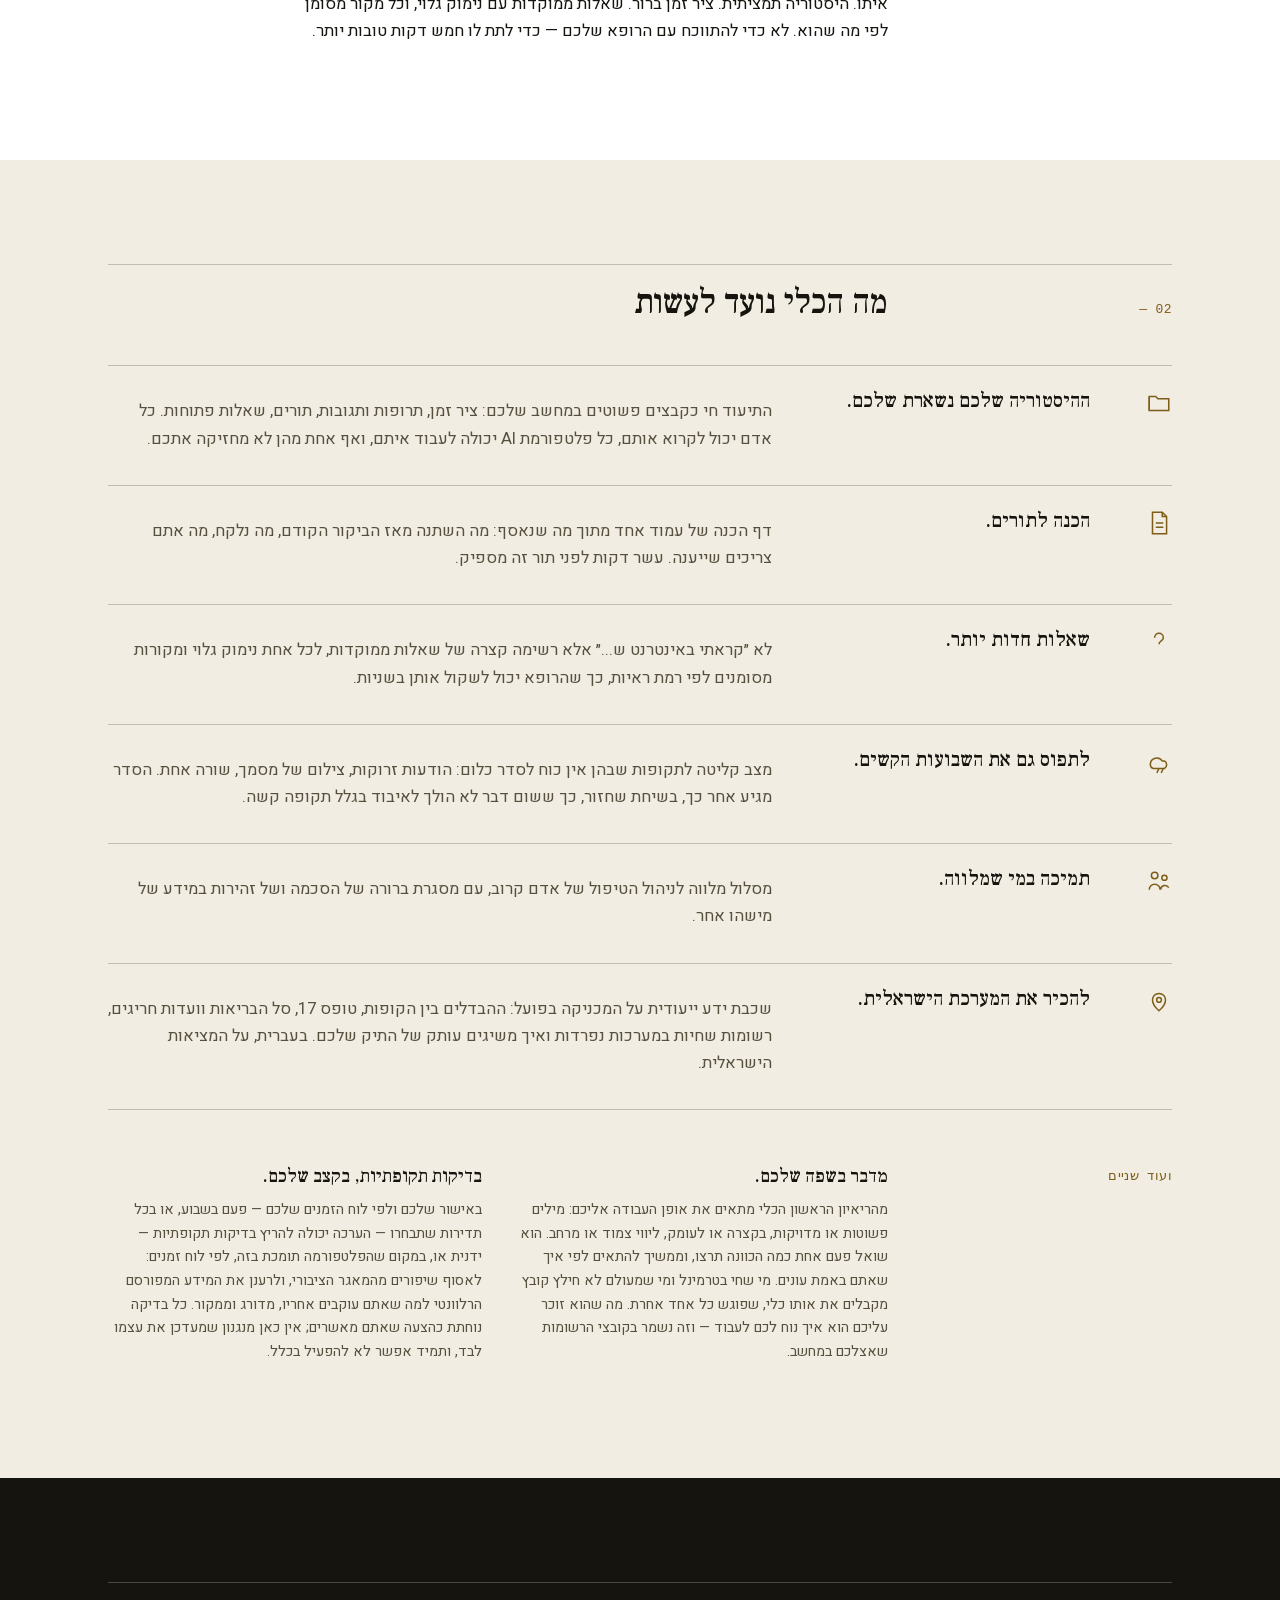
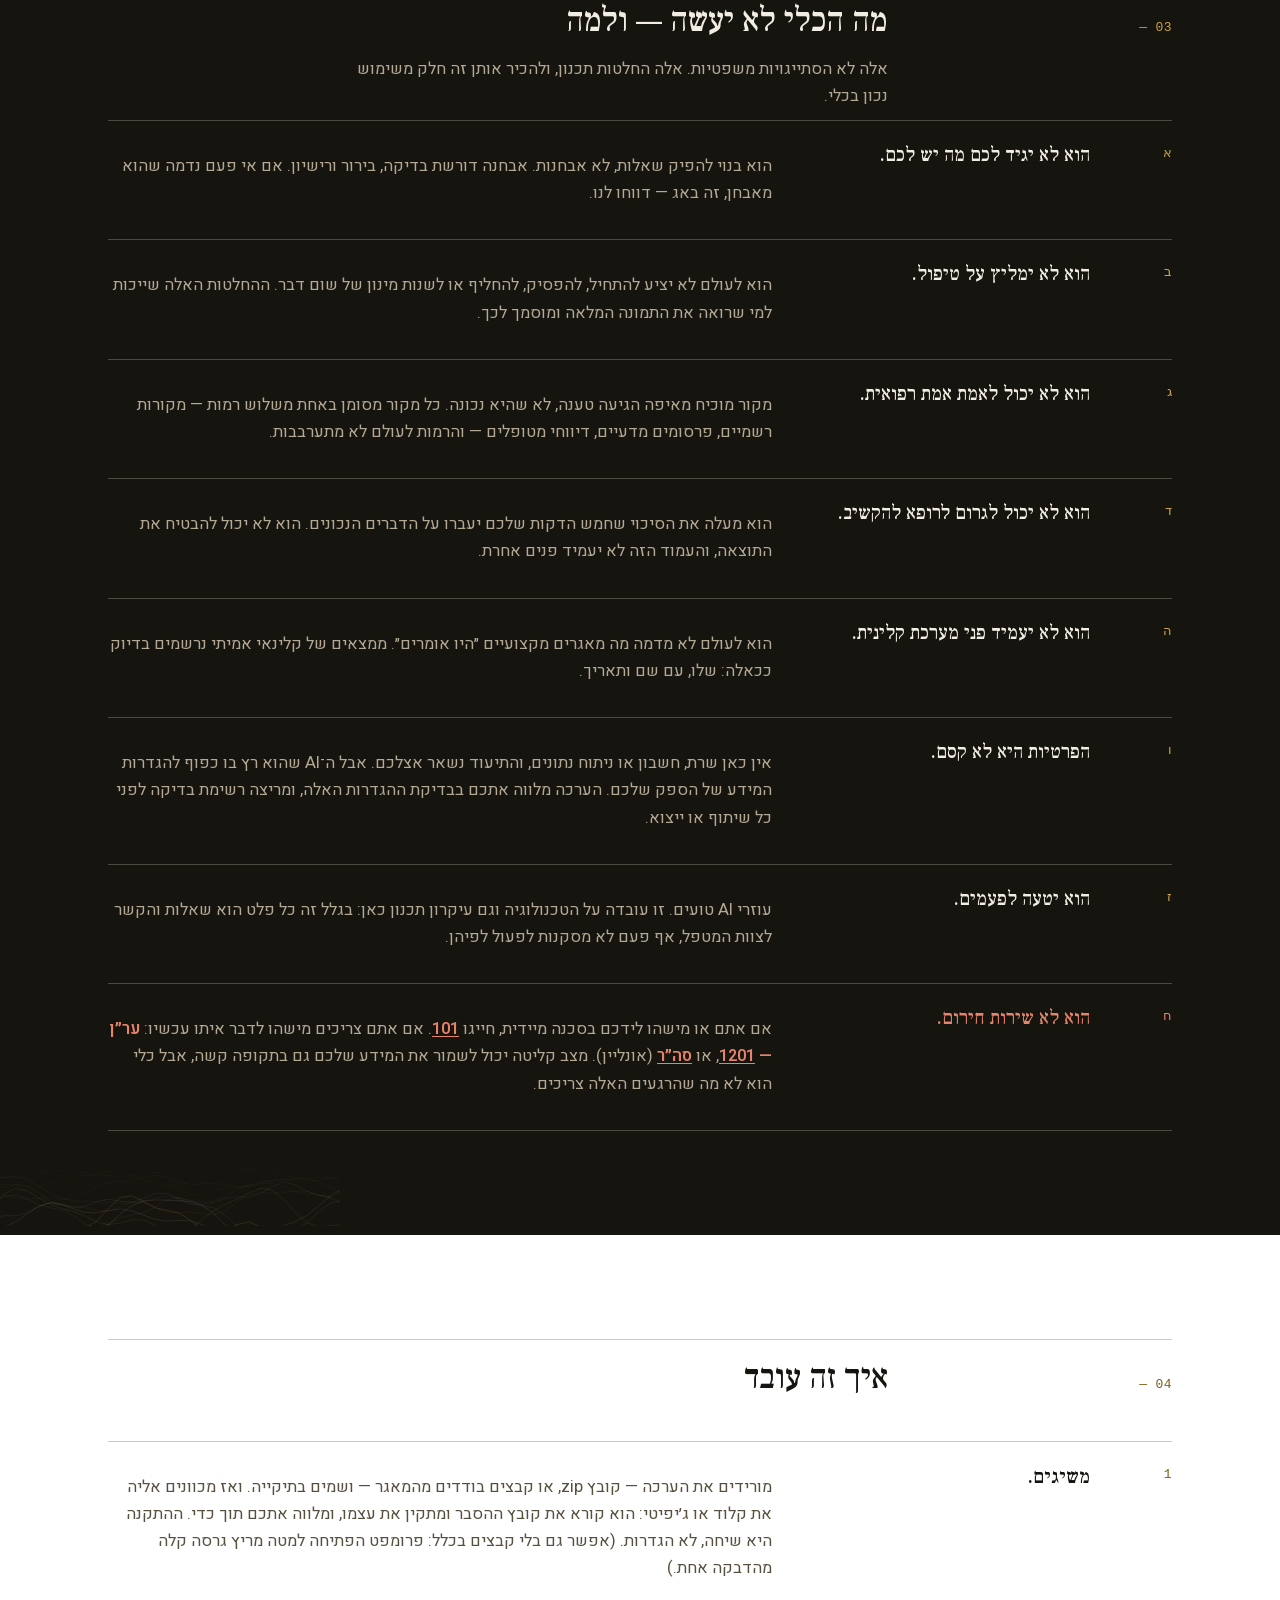
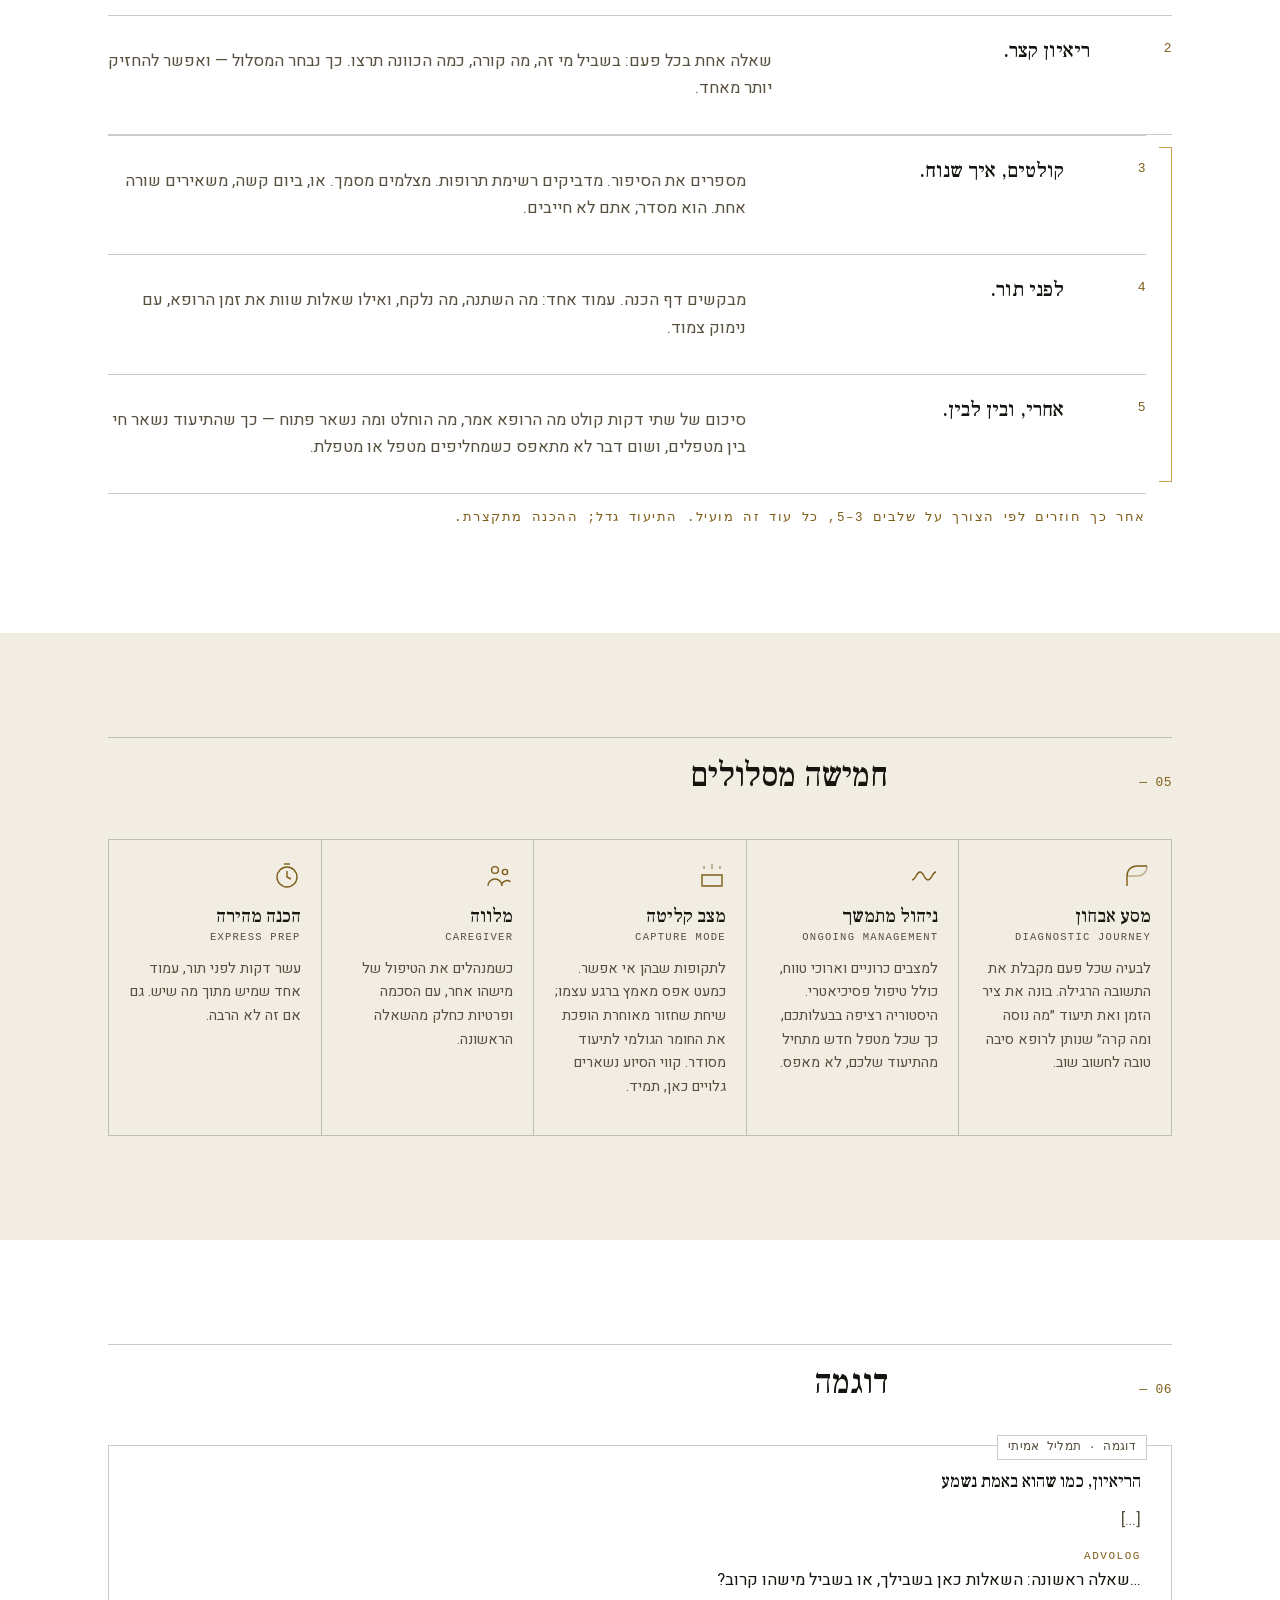
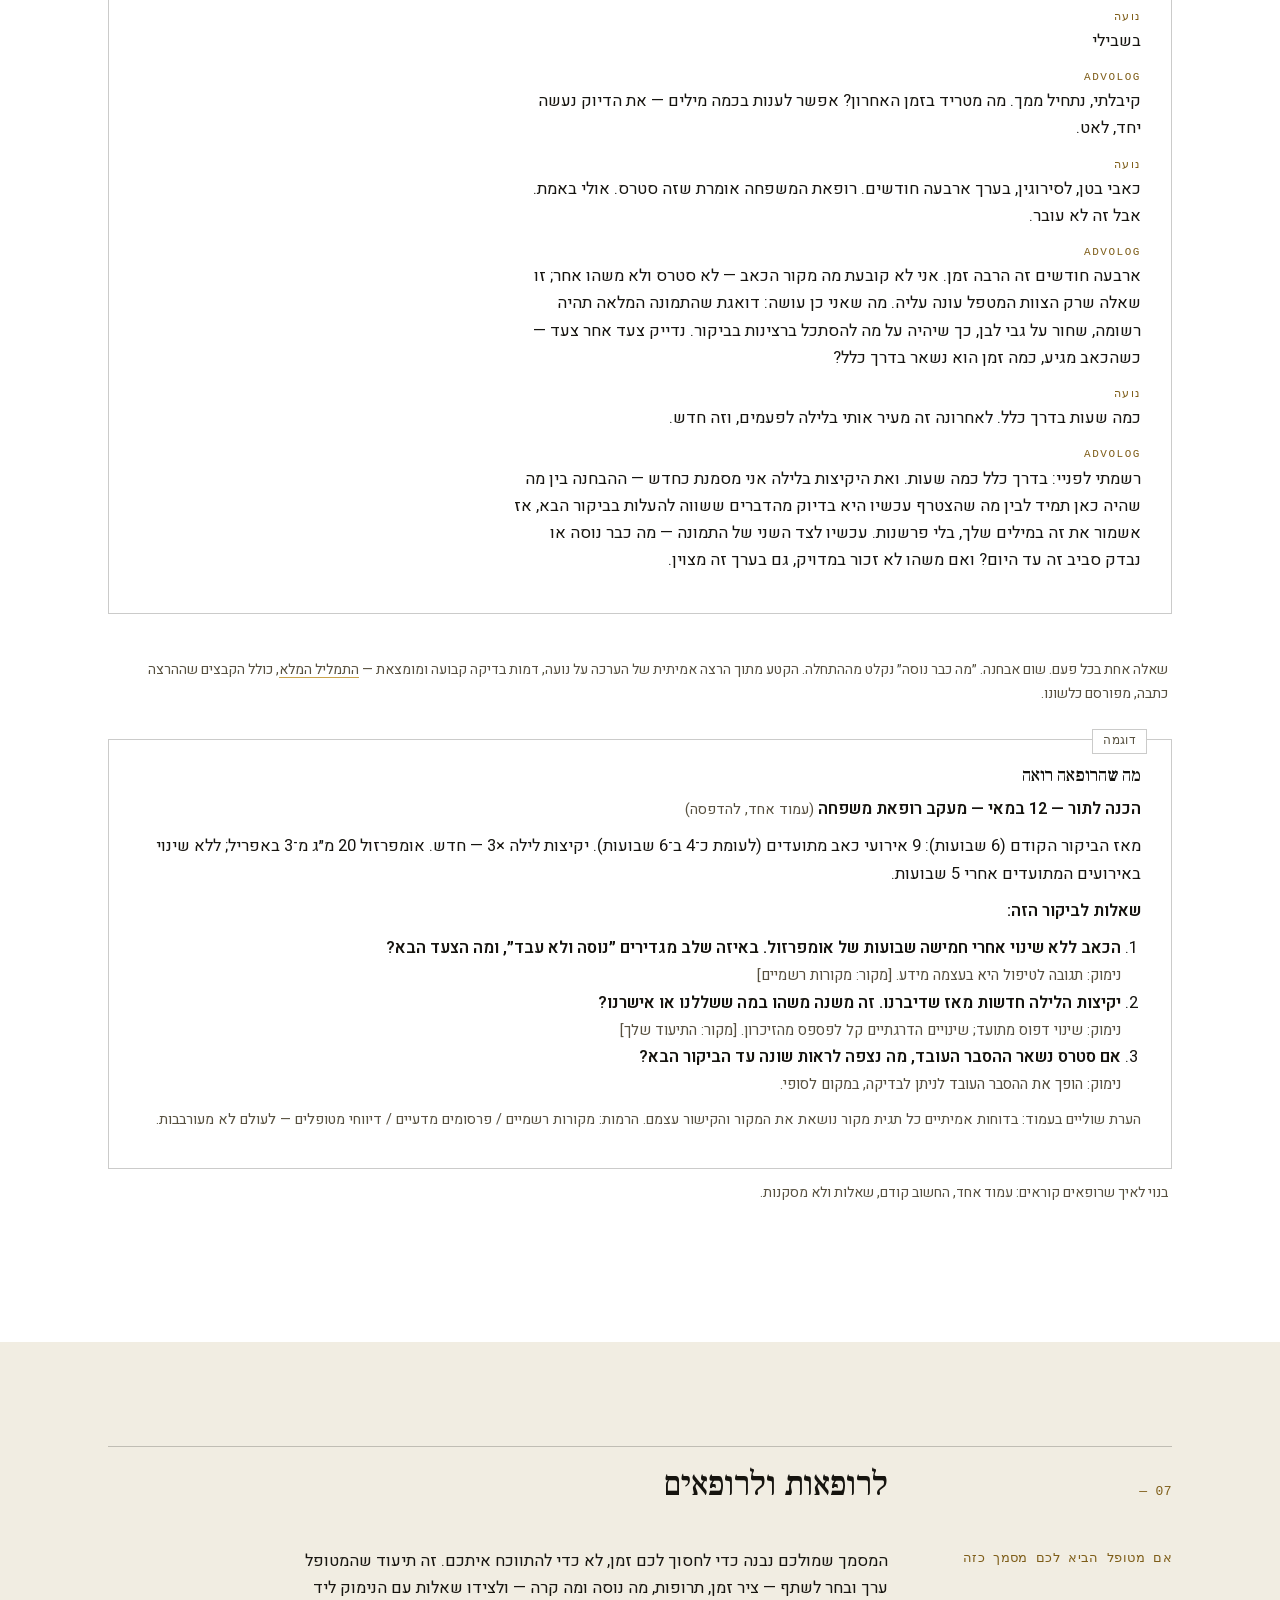
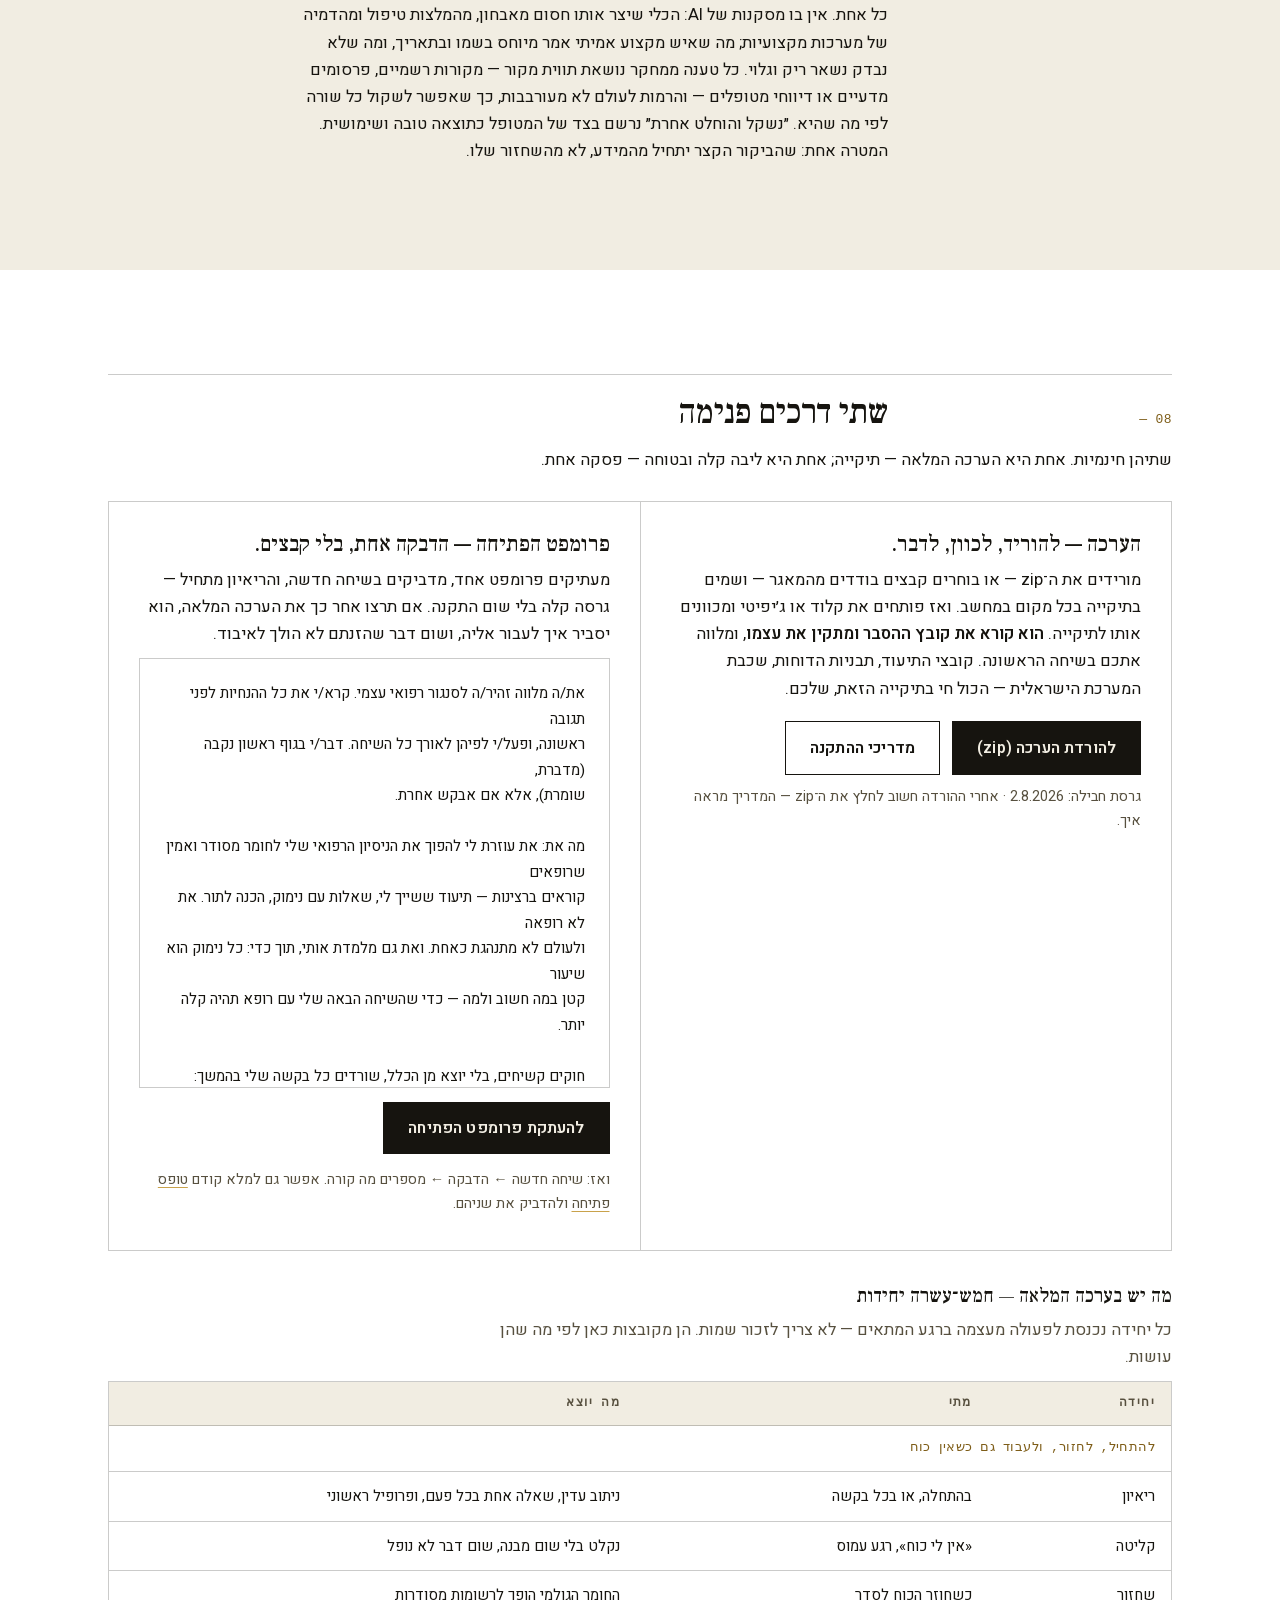
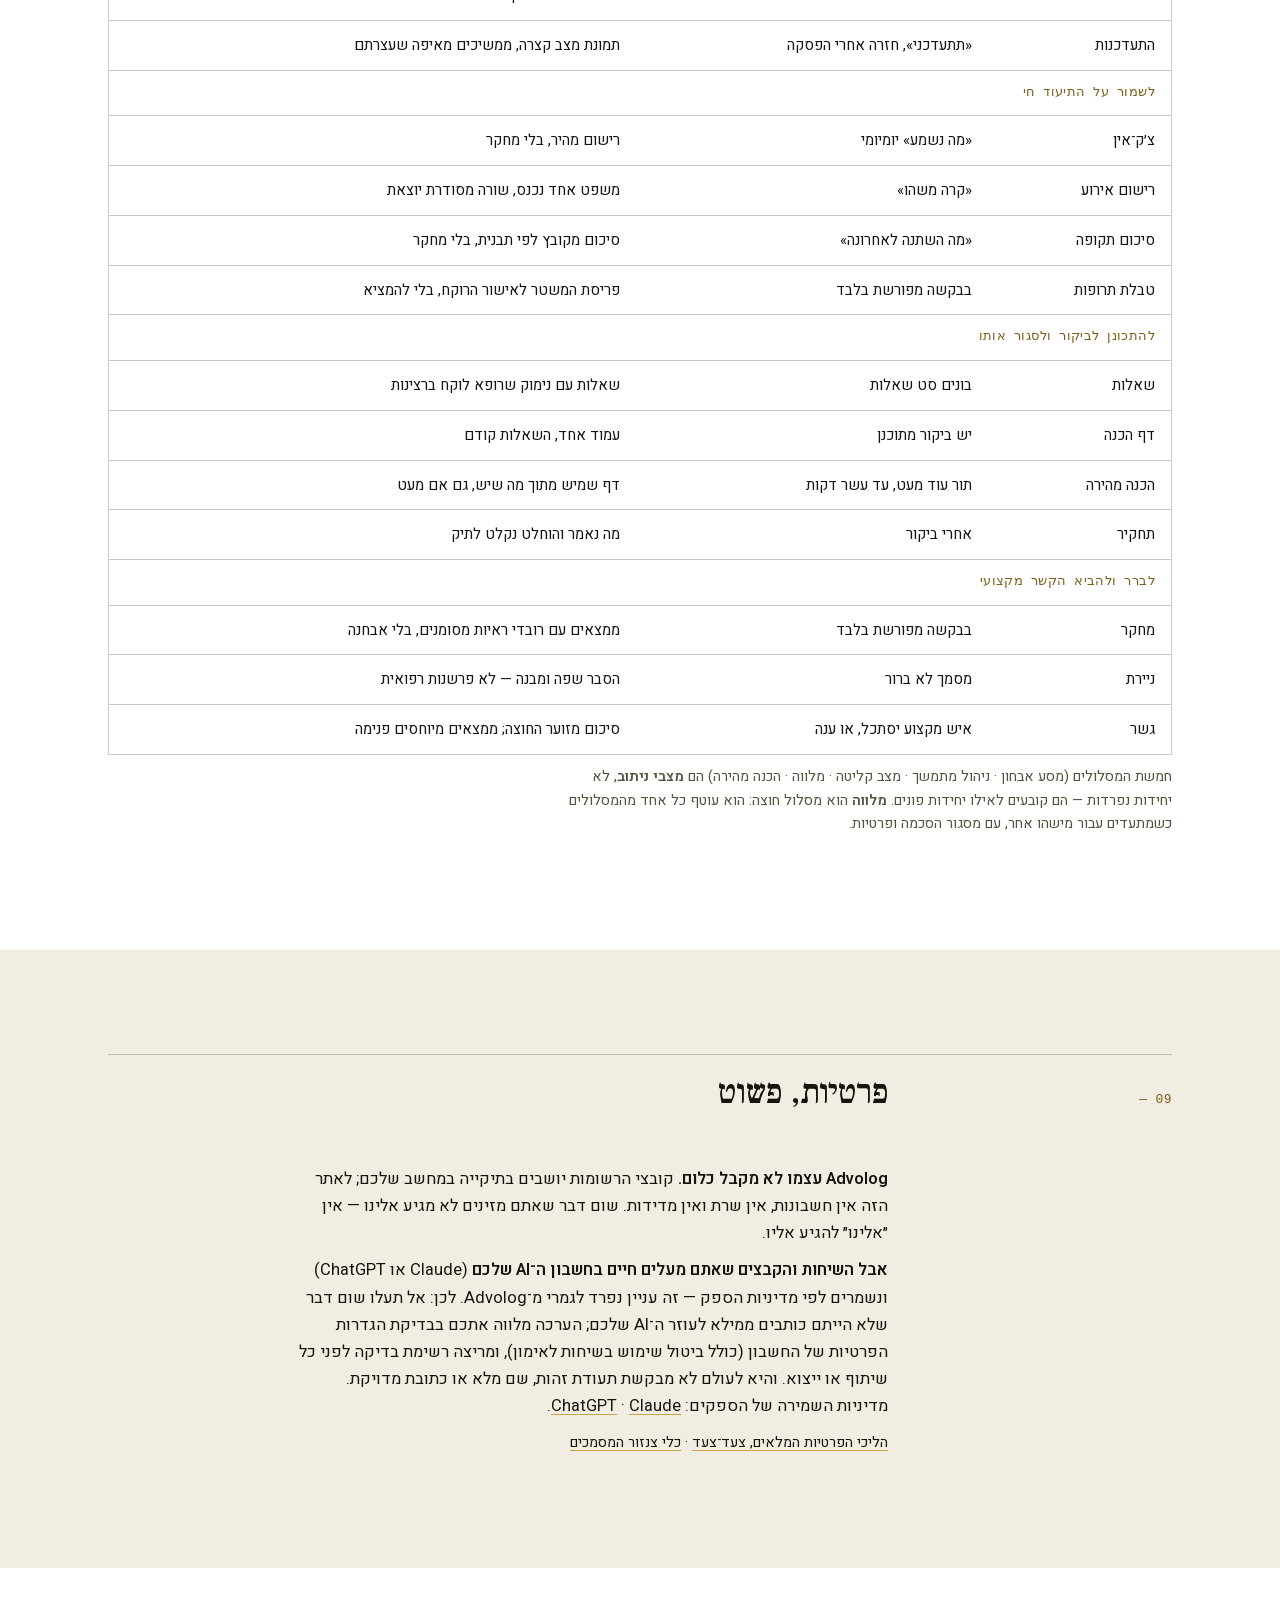
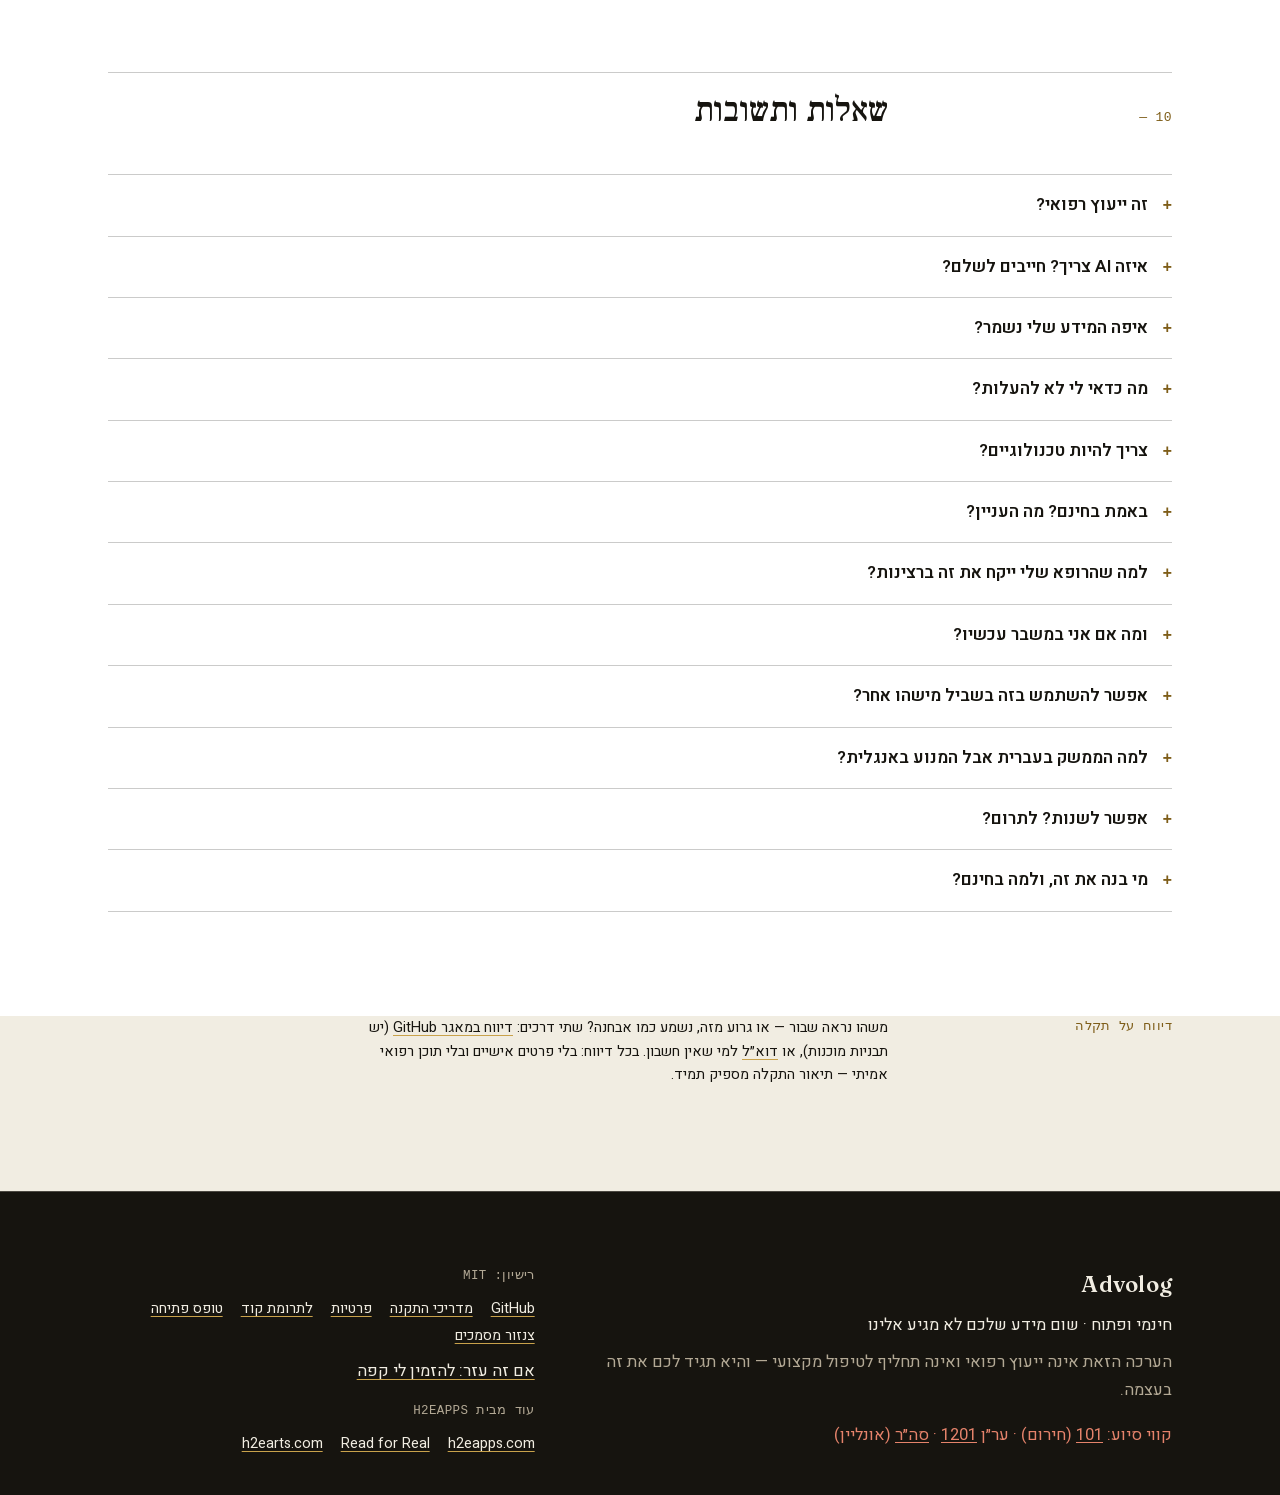
==== commit 74bfedd9: "Skills 'What's included' table (README + landing); a11y (bilingual control aria-labels, clickable cr" ====
--- a/docs/index.html
+++ b/docs/index.html
@@ -55,7 +55,7 @@
 <header class="topbar">
   <div class="inner">
     <a class="brand" href="index.html">Advolog<span class="sub"><span class="he">חינמי · פתוח · פרטי</span><span class="en">free · open · private</span></span></a>
-    <nav class="topnav" aria-label="ניווט ראשי">
+    <nav class="topnav" aria-label="ניווט ראשי" data-aria-he="ניווט ראשי" data-aria-en="Main navigation">
       <a href="#does"><span class="he">מה זה עושה</span><span class="en">What it does</span></a>
       <a href="#wont"><span class="he">מה זה לא יעשה</span><span class="en">What it won't do</span></a>
       <a href="#how"><span class="he">איך זה עובד</span><span class="en">How it works</span></a>
@@ -63,7 +63,7 @@
       <a href="#faq"><span class="he">שאלות</span><span class="en">Questions</span></a>
       <a href="#get"><span class="he">להורדה</span><span class="en">Get it</span></a>
       <button id="langBtn" class="tbtn" type="button">English</button>
-      <button id="scaleBtn" class="tbtn" type="button" aria-pressed="false" aria-label="טקסט גדול יותר">Aa</button>
+      <button id="scaleBtn" class="tbtn" type="button" aria-pressed="false" aria-label="טקסט גדול יותר" data-aria-he="טקסט גדול יותר" data-aria-en="Larger text">Aa</button>
     </nav>
   </div>
 </header>
@@ -230,14 +230,14 @@
         <div class="row"><span class="numlabel">ה</span><h3>הוא לא יעמיד פני מערכת קלינית.</h3><p class="muted">הוא לעולם לא מדמה מה מאגרים מקצועיים ״היו אומרים״. ממצאים של קלינאי אמיתי נרשמים בדיוק ככאלה: שלו, עם שם ותאריך.</p></div>
         <div class="row"><span class="numlabel">ו</span><h3>הפרטיות היא לא קסם.</h3><p class="muted">אין כאן שרת, חשבון או ניתוח נתונים, והתיעוד נשאר אצלכם. אבל ה־AI שהוא רץ בו כפוף להגדרות המידע של הספק שלכם. הערכה מלווה אתכם בבדיקת ההגדרות האלה, ומריצה רשימת בדיקה לפני כל שיתוף או ייצוא.</p></div>
         <div class="row"><span class="numlabel">ז</span><h3>הוא יטעה לפעמים.</h3><p class="muted">עוזרי AI טועים. זו עובדה על הטכנולוגיה וגם עיקרון תכנון כאן: בגלל זה כל פלט הוא שאלות והקשר לצוות המטפל, אף פעם לא מסקנות לפעול לפיהן.</p></div>
-        <div class="row crisis"><span class="numlabel" style="color:var(--crisis-dark)">ח</span><h3>הוא לא שירות חירום.</h3><p class="muted">אם אתם או מישהו לידכם בסכנה מיידית, חייגו <strong>101</strong>. אם אתם צריכים מישהו לדבר איתו עכשיו: <strong>ער״ן — 1201</strong>, או <strong>סה״ר</strong> (אונליין). מצב קליטה יכול לשמור את המידע שלכם גם בתקופה קשה, אבל כלי הוא לא מה שהרגעים האלה צריכים.</p></div>
+        <div class="row crisis"><span class="numlabel" style="color:var(--crisis-dark)">ח</span><h3>הוא לא שירות חירום.</h3><p class="muted">אם אתם או מישהו לידכם בסכנה מיידית, חייגו <strong><a href="tel:101">101</a></strong>. אם אתם צריכים מישהו לדבר איתו עכשיו: <strong>ער״ן — <a href="tel:1201">1201</a></strong>, או <strong><a href="https://sahar.org.il" target="_blank" rel="noopener">סה״ר</a></strong> (אונליין). מצב קליטה יכול לשמור את המידע שלכם גם בתקופה קשה, אבל כלי הוא לא מה שהרגעים האלה צריכים.</p></div>
       </div>
 
       <!-- English rows, the English file's own order (crisis third) -->
       <div class="rows en">
         <div class="row"><span class="numlabel">A</span><h3>It will not tell you what you have.</h3><p class="muted">It's built to produce questions, not diagnoses. A diagnosis needs an examination, tests, and a license. If it ever seems to be diagnosing, that's a bug — report it and we'll fix it.</p></div>
         <div class="row"><span class="numlabel">B</span><h3>It will not recommend treatment.</h3><p class="muted">It never suggests starting, stopping, switching, or re-dosing anything. Those calls belong to a clinician who can see your whole picture.</p></div>
-        <div class="row crisis"><span class="numlabel" style="color:var(--crisis-dark)">C</span><h3>It is not a crisis service.</h3><p class="muted">If you or someone near you is in immediate danger, call <strong>101</strong>. If you need someone to talk to: <strong>ERAN — 1201</strong>, or <strong>Sahar</strong> (online). Capture mode can hold your information through a bad period, but a tool is not what those moments call for.</p></div>
+        <div class="row crisis"><span class="numlabel" style="color:var(--crisis-dark)">C</span><h3>It is not a crisis service.</h3><p class="muted">If you or someone near you is in immediate danger, call <strong><a href="tel:101">101</a></strong>. If you need someone to talk to: <strong>ERAN — <a href="tel:1201">1201</a></strong>, or <strong><a href="https://sahar.org.il" target="_blank" rel="noopener">Sahar</a></strong> (online). Capture mode can hold your information through a bad period, but a tool is not what those moments call for.</p></div>
         <div class="row"><span class="numlabel">D</span><h3>It cannot verify medical truth.</h3><p class="muted">When it cites a source, that proves where a claim came from, not that the claim is right. Every source is labeled one of three tiers — official sources, scientific publications, or patient reports — and the tiers are never blended or dressed up.</p></div>
         <div class="row"><span class="numlabel">E</span><h3>It cannot make a doctor listen.</h3><p class="muted">It raises the odds that your five minutes are spent on the right things. It cannot guarantee the outcome, and this page won't pretend otherwise.</p></div>
         <div class="row"><span class="numlabel">F</span><h3>It will not pretend to be a clinical system.</h3><p class="muted">Professional drug-interaction databases and clinician tools require a license for a reason. This toolkit never simulates what they "would say." If a real clinician checks something for you, their findings are recorded as exactly that — theirs, attributed and dated.</p></div>
@@ -591,10 +591,39 @@
           </div>
         </div>
       </div>
-      <p style="margin-top:26px; max-width:76ch"><b><span class="he">עוד בערכה המלאה:</span><span class="en">Also in the full package:</span></b>
-        <span class="he">הכנה לתור · סיכום אחרי ביקור · בניית ציר זמן · בניית רשימת שאלות עם תיוג מקורות · עוזר מחקר · שיחת שחזור · הדרכת פרטיות להגדרות חשבון ה־AI · מדור גישה קלינית, מנוסח אחרת אם יש לכם איש מקצוע מורשה שאתם סומכים עליו ואם אין.</span>
-        <span class="en">appointment prep · post-visit debrief · timeline builder · question-set builder with tier labeling · research assistant · reconstruction session (for capture mode) · privacy walkthrough for your AI account's settings · a clinician-access section, framed one way if a licensed professional you trust can run things in their own tools, another way if not.</span>
-      </p>
+      <h3 style="margin-top:34px" id="whats-in"><span class="he">מה יש בערכה המלאה — חמש־עשרה יחידות</span><span class="en">What's in the full package — fifteen units</span></h3>
+      <p class="muted" style="max-width:76ch"><span class="he">כל יחידה נכנסת לפעולה מעצמה ברגע המתאים — לא צריך לזכור שמות. הן מקובצות כאן לפי מה שהן עושות.</span>
+      <span class="en">Each unit steps in on its own at the right moment — no names to remember. Grouped here by what they do.</span></p>
+      <div class="tblwrap"><table>
+        <thead><tr>
+          <th><span class="he">יחידה</span><span class="en">Unit</span></th>
+          <th><span class="he">מתי</span><span class="en">When</span></th>
+          <th><span class="he">מה יוצא</span><span class="en">What you get</span></th>
+        </tr></thead>
+        <tbody>
+          <tr><td colspan="3" class="mono" style="color:var(--brass-text)"><span class="he">להתחיל, לחזור, ולעבוד גם כשאין כוח</span><span class="en">Start, recover, work while overwhelmed</span></td></tr>
+          <tr><td><span class="he">ריאיון</span><span class="en">Interview</span></td><td><span class="he">בהתחלה, או בכל בקשה</span><span class="en">at the start, or on request</span></td><td><span class="he">ניתוב עדין, שאלה אחת בכל פעם, ופרופיל ראשוני</span><span class="en">gentle routing, one question at a time, a first profile</span></td></tr>
+          <tr><td><span class="he">קליטה</span><span class="en">Capture</span></td><td><span class="he">«אין לי כוח», רגע עמוס</span><span class="en">"I can't right now," a heavy moment</span></td><td><span class="he">נקלט בלי שום מבנה, שום דבר לא נופל</span><span class="en">taken in with zero structure, nothing lost</span></td></tr>
+          <tr><td><span class="he">שחזור</span><span class="en">Reconstruction</span></td><td><span class="he">כשחוזר הכוח לסדר</span><span class="en">when there's energy to sort</span></td><td><span class="he">החומר הגולמי הופך לרשומות מסודרות</span><span class="en">raw capture becomes an organized record</span></td></tr>
+          <tr><td><span class="he">התעדכנות</span><span class="en">Catch-up</span></td><td><span class="he">«תתעדכני», חזרה אחרי הפסקה</span><span class="en">"catch up," returning after a gap</span></td><td><span class="he">תמונת מצב קצרה, ממשיכים מאיפה שעצרתם</span><span class="en">a short snapshot; pick up where you left off</span></td></tr>
+          <tr><td colspan="3" class="mono" style="color:var(--brass-text)"><span class="he">לשמור על התיעוד חי</span><span class="en">Keep the record current</span></td></tr>
+          <tr><td><span class="he">צ׳ק־אין</span><span class="en">Check-in</span></td><td><span class="he">«מה נשמע» יומיומי</span><span class="en">a routine "how's it going"</span></td><td><span class="he">רישום מהיר, בלי מחקר</span><span class="en">a fast log entry, no research</span></td></tr>
+          <tr><td><span class="he">רישום אירוע</span><span class="en">Event logger</span></td><td><span class="he">«קרה משהו»</span><span class="en">"something happened"</span></td><td><span class="he">משפט אחד נכנס, שורה מסודרת יוצאת</span><span class="en">one sentence in, one clean entry out</span></td></tr>
+          <tr><td><span class="he">סיכום תקופה</span><span class="en">Interval summary</span></td><td><span class="he">«מה השתנה לאחרונה»</span><span class="en">"what changed lately"</span></td><td><span class="he">סיכום מקובץ לפי תבנית, בלי מחקר</span><span class="en">a pattern-grouped summary, no research</span></td></tr>
+          <tr><td><span class="he">טבלת תרופות</span><span class="en">Regimen chart</span></td><td><span class="he">בבקשה מפורשת בלבד</span><span class="en">on explicit request only</span></td><td><span class="he">פריסת המשטר לאישור הרוקח, בלי להמציא</span><span class="en">the regimen laid out for pharmacist check, nothing invented</span></td></tr>
+          <tr><td colspan="3" class="mono" style="color:var(--brass-text)"><span class="he">להתכונן לביקור ולסגור אותו</span><span class="en">Prepare for and close a visit</span></td></tr>
+          <tr><td><span class="he">שאלות</span><span class="en">Questions</span></td><td><span class="he">בונים סט שאלות</span><span class="en">building a question set</span></td><td><span class="he">שאלות עם נימוק שרופא לוקח ברצינות</span><span class="en">questions with reasoning a doctor takes seriously</span></td></tr>
+          <tr><td><span class="he">דף הכנה</span><span class="en">Prep sheet</span></td><td><span class="he">יש ביקור מתוכנן</span><span class="en">a visit is coming</span></td><td><span class="he">עמוד אחד, השאלות קודם</span><span class="en">one page, questions first</span></td></tr>
+          <tr><td><span class="he">הכנה מהירה</span><span class="en">Express prep</span></td><td><span class="he">תור עוד מעט, עד עשר דקות</span><span class="en">a visit within days, ≤10 min</span></td><td><span class="he">דף שמיש מתוך מה שיש, גם אם מעט</span><span class="en">a usable sheet from whatever exists</span></td></tr>
+          <tr><td><span class="he">תחקיר</span><span class="en">Debrief</span></td><td><span class="he">אחרי ביקור</span><span class="en">after a visit</span></td><td><span class="he">מה נאמר והוחלט נקלט לתיק</span><span class="en">what was said and decided, captured</span></td></tr>
+          <tr><td colspan="3" class="mono" style="color:var(--brass-text)"><span class="he">לברר ולהביא הקשר מקצועי</span><span class="en">Investigate &amp; bring in professional context</span></td></tr>
+          <tr><td><span class="he">מחקר</span><span class="en">Research</span></td><td><span class="he">בבקשה מפורשת בלבד</span><span class="en">on explicit request only</span></td><td><span class="he">ממצאים עם רובדי ראיות מסומנים, בלי אבחנה</span><span class="en">findings with labeled evidence tiers, no diagnosis</span></td></tr>
+          <tr><td><span class="he">ניירת</span><span class="en">Paperwork</span></td><td><span class="he">מסמך לא ברור</span><span class="en">a document you can't parse</span></td><td><span class="he">הסבר שפה ומבנה — לא פרשנות רפואית</span><span class="en">plain-word vocabulary and structure — not a medical reading</span></td></tr>
+          <tr><td><span class="he">גשר</span><span class="en">Bridge</span></td><td><span class="he">איש מקצוע יסתכל, או ענה</span><span class="en">a professional will look, or answered</span></td><td><span class="he">סיכום מזוער החוצה; ממצאים מיוחסים פנימה</span><span class="en">a minimized summary out; attributed findings in</span></td></tr>
+        </tbody>
+      </table></div>
+      <p class="muted small" style="max-width:76ch"><span class="he">חמשת המסלולים (מסע אבחון · ניהול מתמשך · מצב קליטה · מלווה · הכנה מהירה) הם <b>מצבי ניתוב</b>, לא יחידות נפרדות — הם קובעים לאילו יחידות פונים. <b>מלווה</b> הוא מסלול חוצה: הוא עוטף כל אחד מהמסלולים כשמתעדים עבור מישהו אחר, עם מסגור הסכמה ופרטיות.</span>
+      <span class="en">The five paths (diagnostic journey · ongoing management · capture mode · caregiver · express prep) are <b>routing modes</b>, not separate units — they decide which units you reach. <b>Caregiver</b> is cross-cutting: it wraps whichever path fits when you keep the record for someone else, with consent and privacy framing.</span></p>
     </div>
   </section>
 
@@ -639,8 +668,8 @@
           <span class="he">כי זה בנוי לאיך שרופאים קוראים: עמוד אחד, החשוב קודם, שאלות ולא מסקנות, נימוק גלוי, מקורות מתויגים לפי רמה. זה ההפך מערימת תדפיסים מפורומים — וזו בדיוק הנקודה.</span>
           <span class="en">Because it's built for how they read: one page, most important first, questions rather than conclusions, reasoning stated, sources labeled by tier. It's the opposite of a stack of forum printouts — that's the point.</span></div></details>
         <details><summary><span class="he">ומה אם אני במשבר עכשיו?</span><span class="en">What if I'm in crisis right now?</span></summary><div class="crisis-a">
-          <span class="he">אז הכלי הזה הוא לא הדבר הנכון. חירום: 101. מישהו לדבר איתו עכשיו: ער״ן 1201, או סה״ר אונליין. מצב קליטה קיים כדי שתקופה קשה לא תמחק את התיעוד — אבל אנשים קודמים לתיעוד, תמיד.</span>
-          <span class="en">Then this tool is not the right thing. Emergency: 101. To talk to someone now: ERAN 1201, or Sahar online. The capture path exists so that a bad period doesn't erase your record — but people come before records, every time.</span></div></details>
+          <span class="he">אז הכלי הזה הוא לא הדבר הנכון. חירום: <a href="tel:101">101</a>. מישהו לדבר איתו עכשיו: ער״ן <a href="tel:1201">1201</a>, או <a href="https://sahar.org.il" target="_blank" rel="noopener">סה״ר</a> אונליין. מצב קליטה קיים כדי שתקופה קשה לא תמחק את התיעוד — אבל אנשים קודמים לתיעוד, תמיד.</span>
+          <span class="en">Then this tool is not the right thing. Emergency: <a href="tel:101">101</a>. To talk to someone now: ERAN <a href="tel:1201">1201</a>, or <a href="https://sahar.org.il" target="_blank" rel="noopener">Sahar</a> online. The capture path exists so that a bad period doesn't erase your record — but people come before records, every time.</span></div></details>
         <details><summary><span class="he">אפשר להשתמש בזה בשביל מישהו אחר?</span><span class="en">Can I use it for someone else?</span></summary><div>
           <span class="he">כן — מסלול המלווה בנוי בדיוק לזה, כולל שאלות ההסכמה ושל מי המידע.</span>
           <span class="en">Yes — the caregiver path is built for exactly that, including the questions of consent and whose information is being handled.</span></div></details>
@@ -681,7 +710,7 @@
         <span class="en">This toolkit does not provide medical advice. It is not a substitute for professional medical care, and it will tell you the same thing itself.</span></p>
         <!-- PERSONAL-LINE: Heela's own sentence, her words only. Unhide (remove `hidden`) when she writes it. -->
         <p class="personal" hidden>⟪השורה האישית — במילים של הילה בלבד⟫</p>
-        <p class="crisisline"><span class="he">קווי סיוע: 101 (חירום) · ער״ן 1201 · סה״ר (אונליין)</span><span class="en">Crisis lines: 101 (emergency) · ERAN 1201 · Sahar (online)</span></p>
+        <p class="crisisline"><span class="he">קווי סיוע: <a href="tel:101">101</a> (חירום) · ער״ן <a href="tel:1201">1201</a> · <a href="https://sahar.org.il" target="_blank" rel="noopener">סה״ר</a> (אונליין)</span><span class="en">Crisis lines: <a href="tel:101">101</a> (emergency) · ERAN <a href="tel:1201">1201</a> · <a href="https://sahar.org.il" target="_blank" rel="noopener">Sahar</a> (online)</span></p>
       </div>
       <div>
         <p class="mono muted" style="margin-bottom:2px"><span class="he">רישיון: MIT</span><span class="en">License: MIT</span></p>
--- a/docs/assets/site.css
+++ b/docs/assets/site.css
@@ -239,5 +239,7 @@
 #cv{max-width:100%; display:block; margin:0 auto; cursor:crosshair;}
 
 @media print{.topbar,.ctas,#toast,.copybar{display:none}}
+/* crisis-resource links keep the crisis color (never brass) — tap-to-call / open */
+.crisisline a, #wont .crisis a, .crisis-a a{ color:inherit; text-decoration-color:currentColor; text-underline-offset:2px; }
 @media (prefers-reduced-motion: reduce){ html{scroll-behavior:auto} *{transition:none !important; animation:none !important} }
 @media(max-width:760px){ :root{--pad:64px} .hero .inner{padding:64px 20px 56px} .wrap{padding:0 20px} }
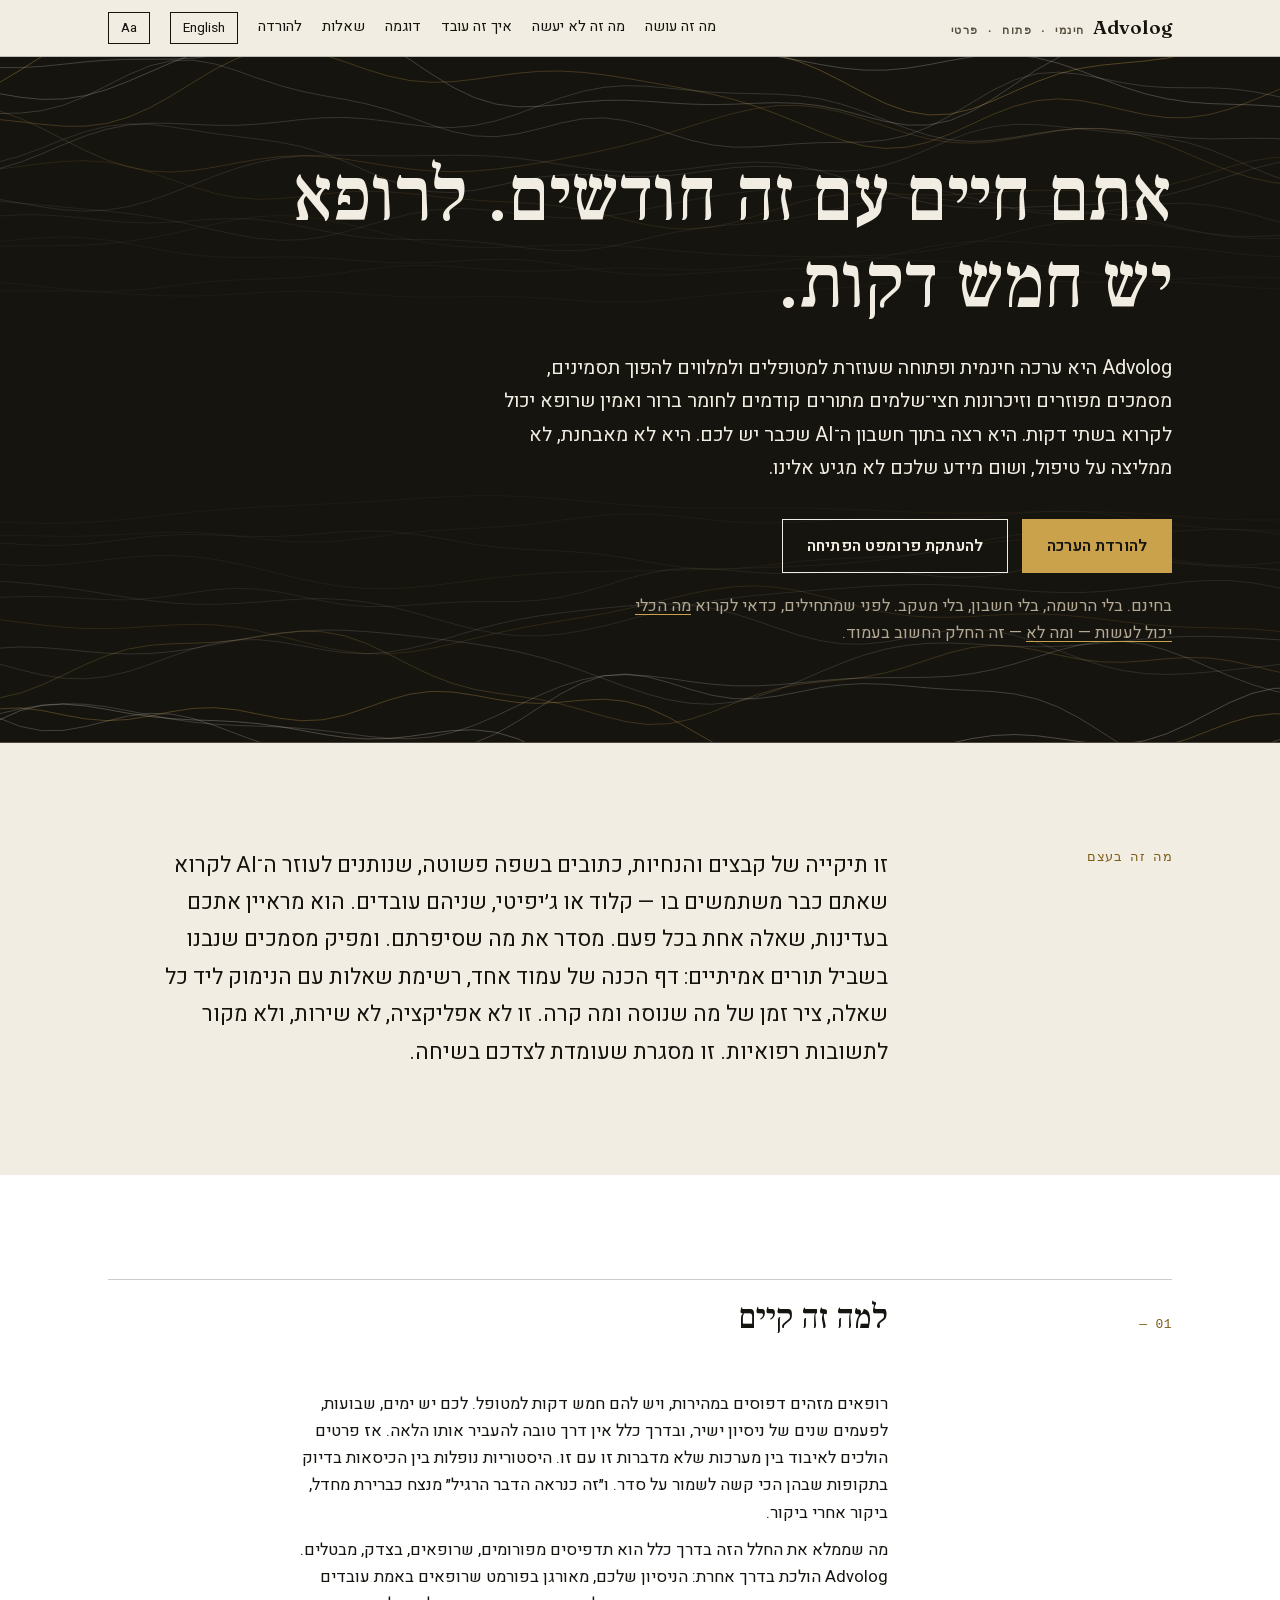
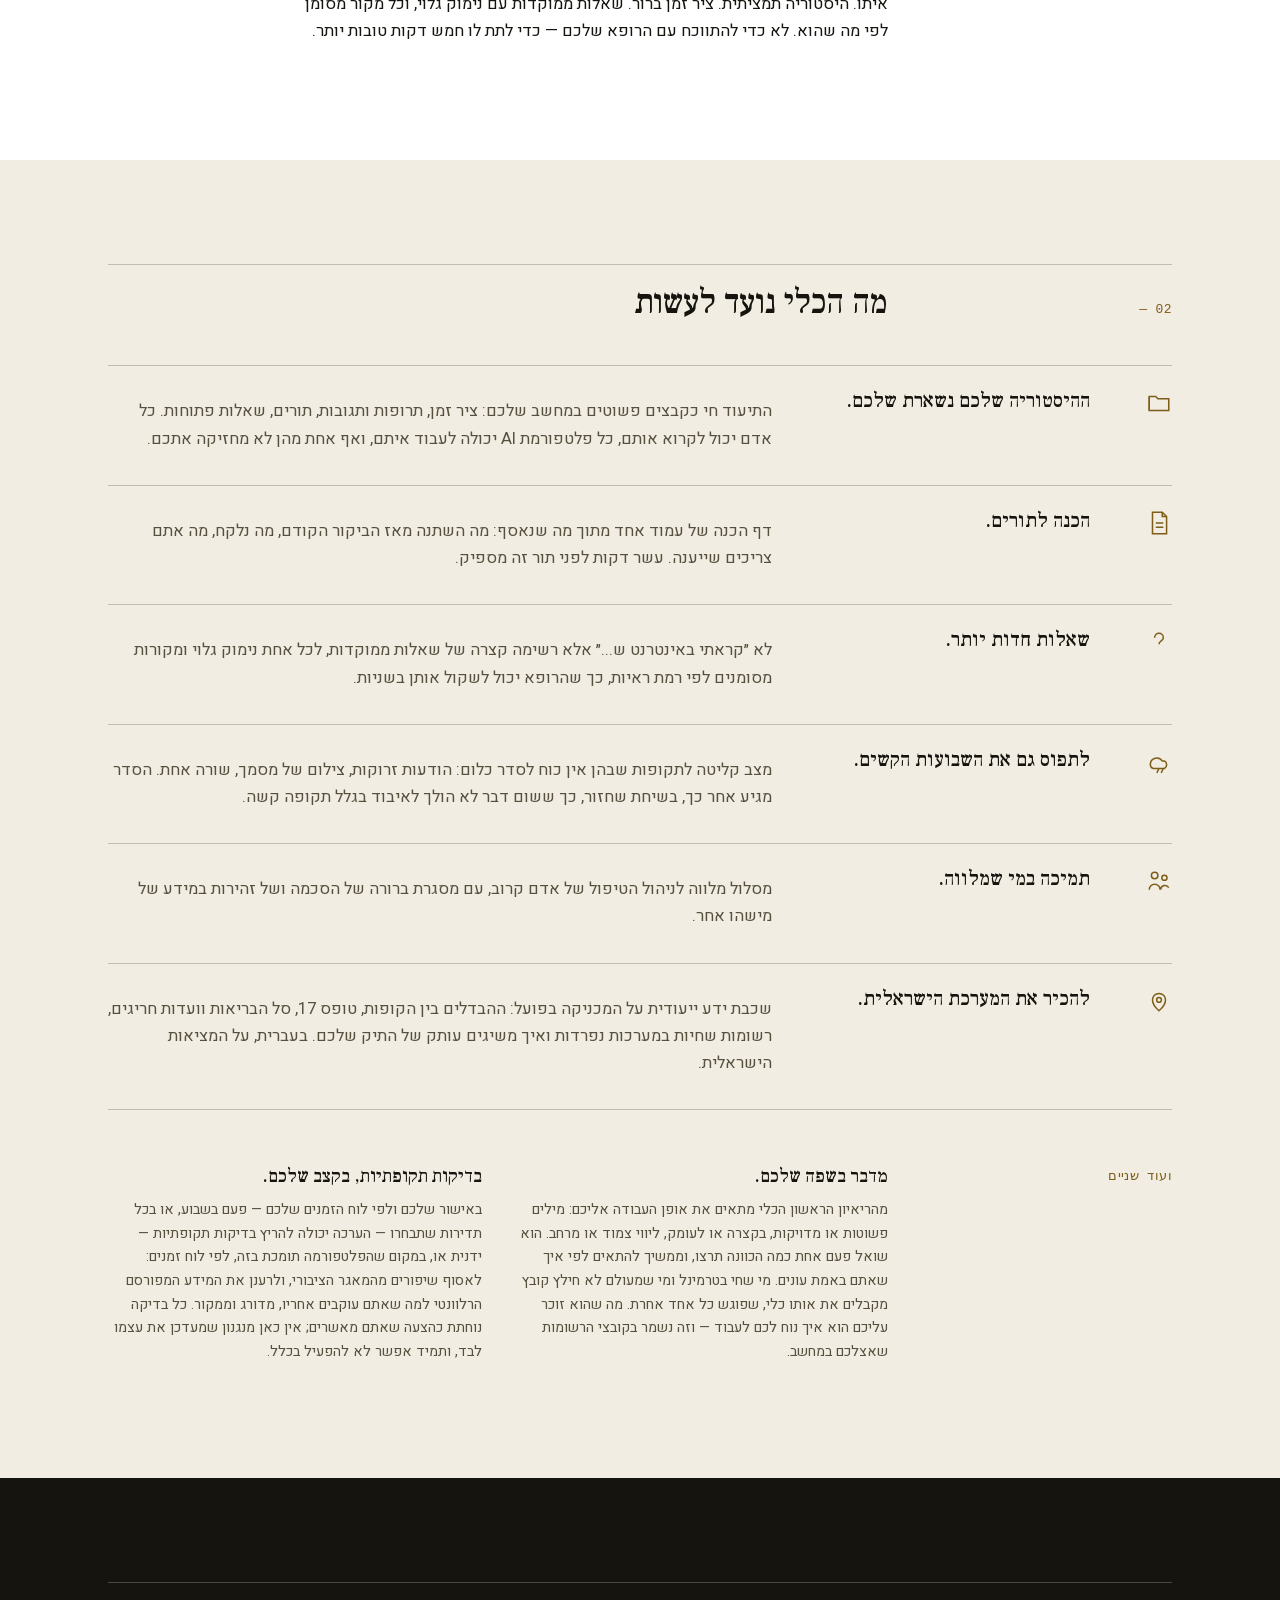
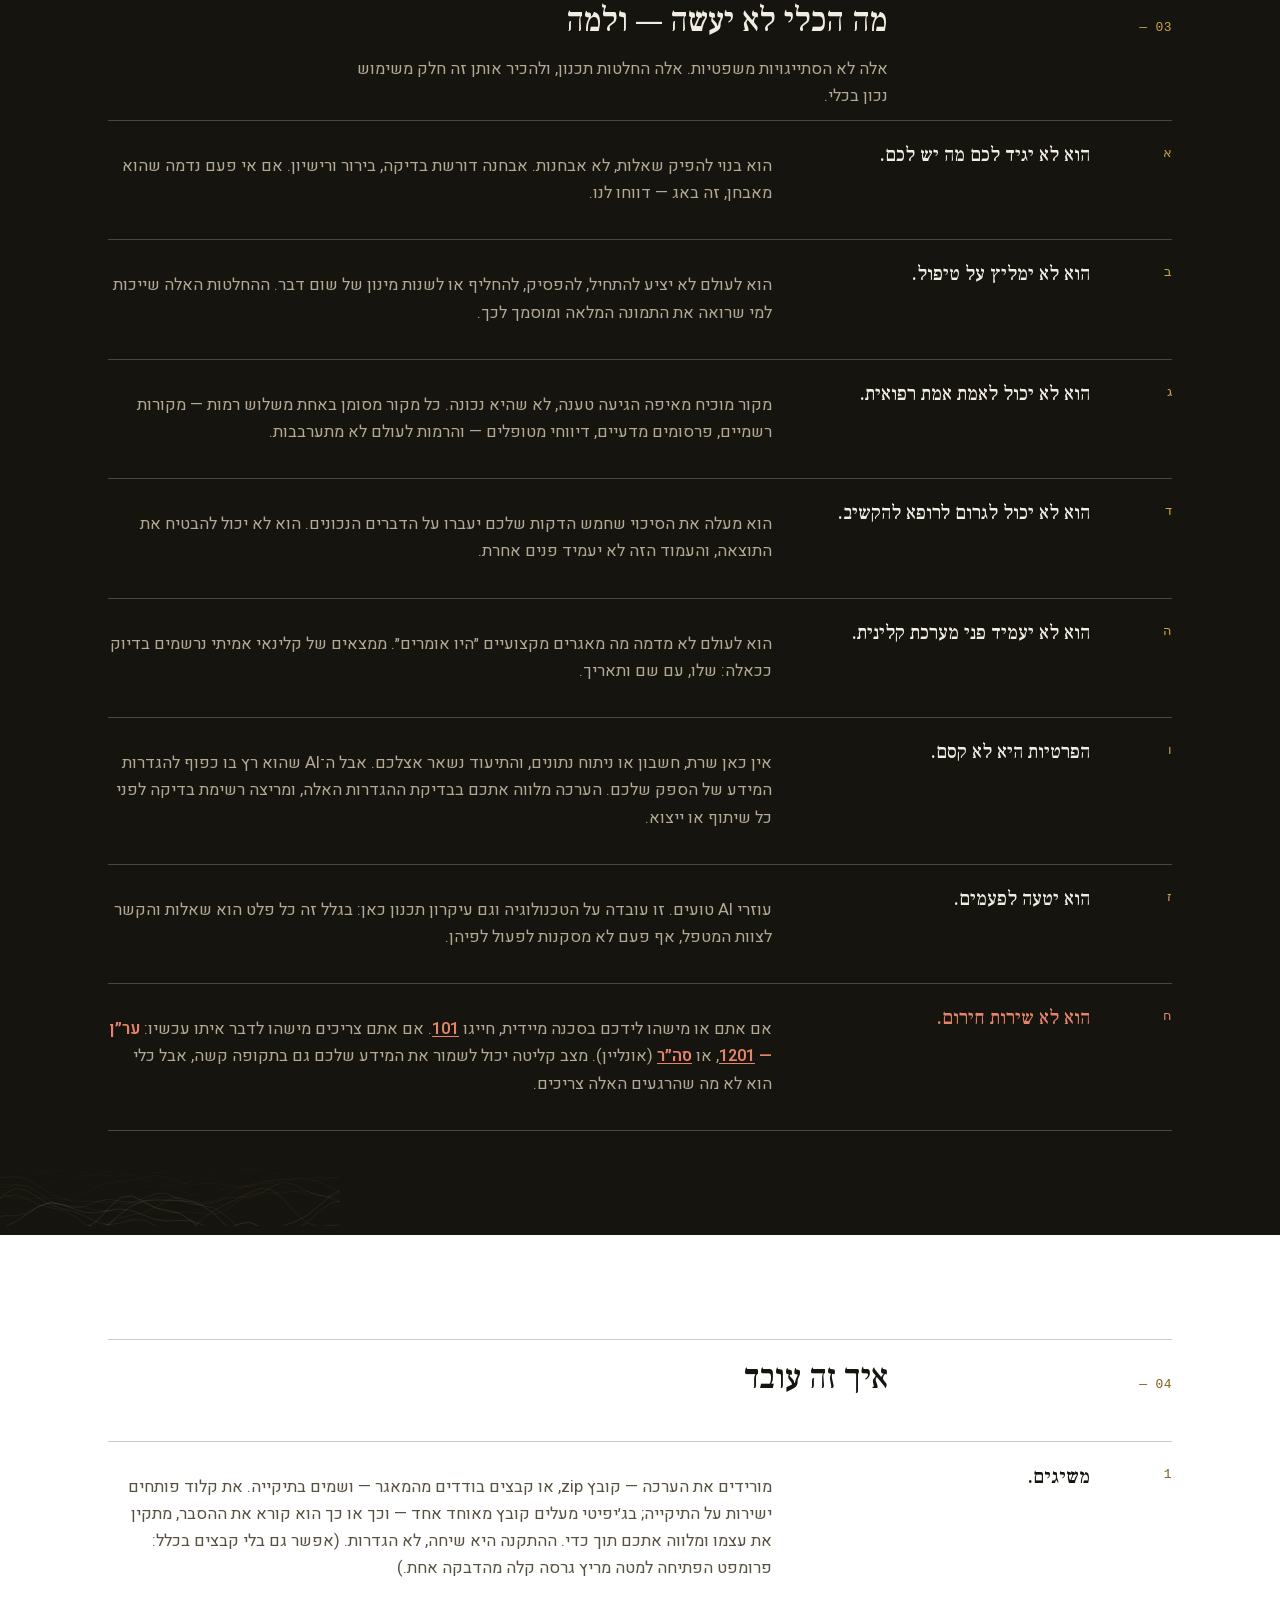
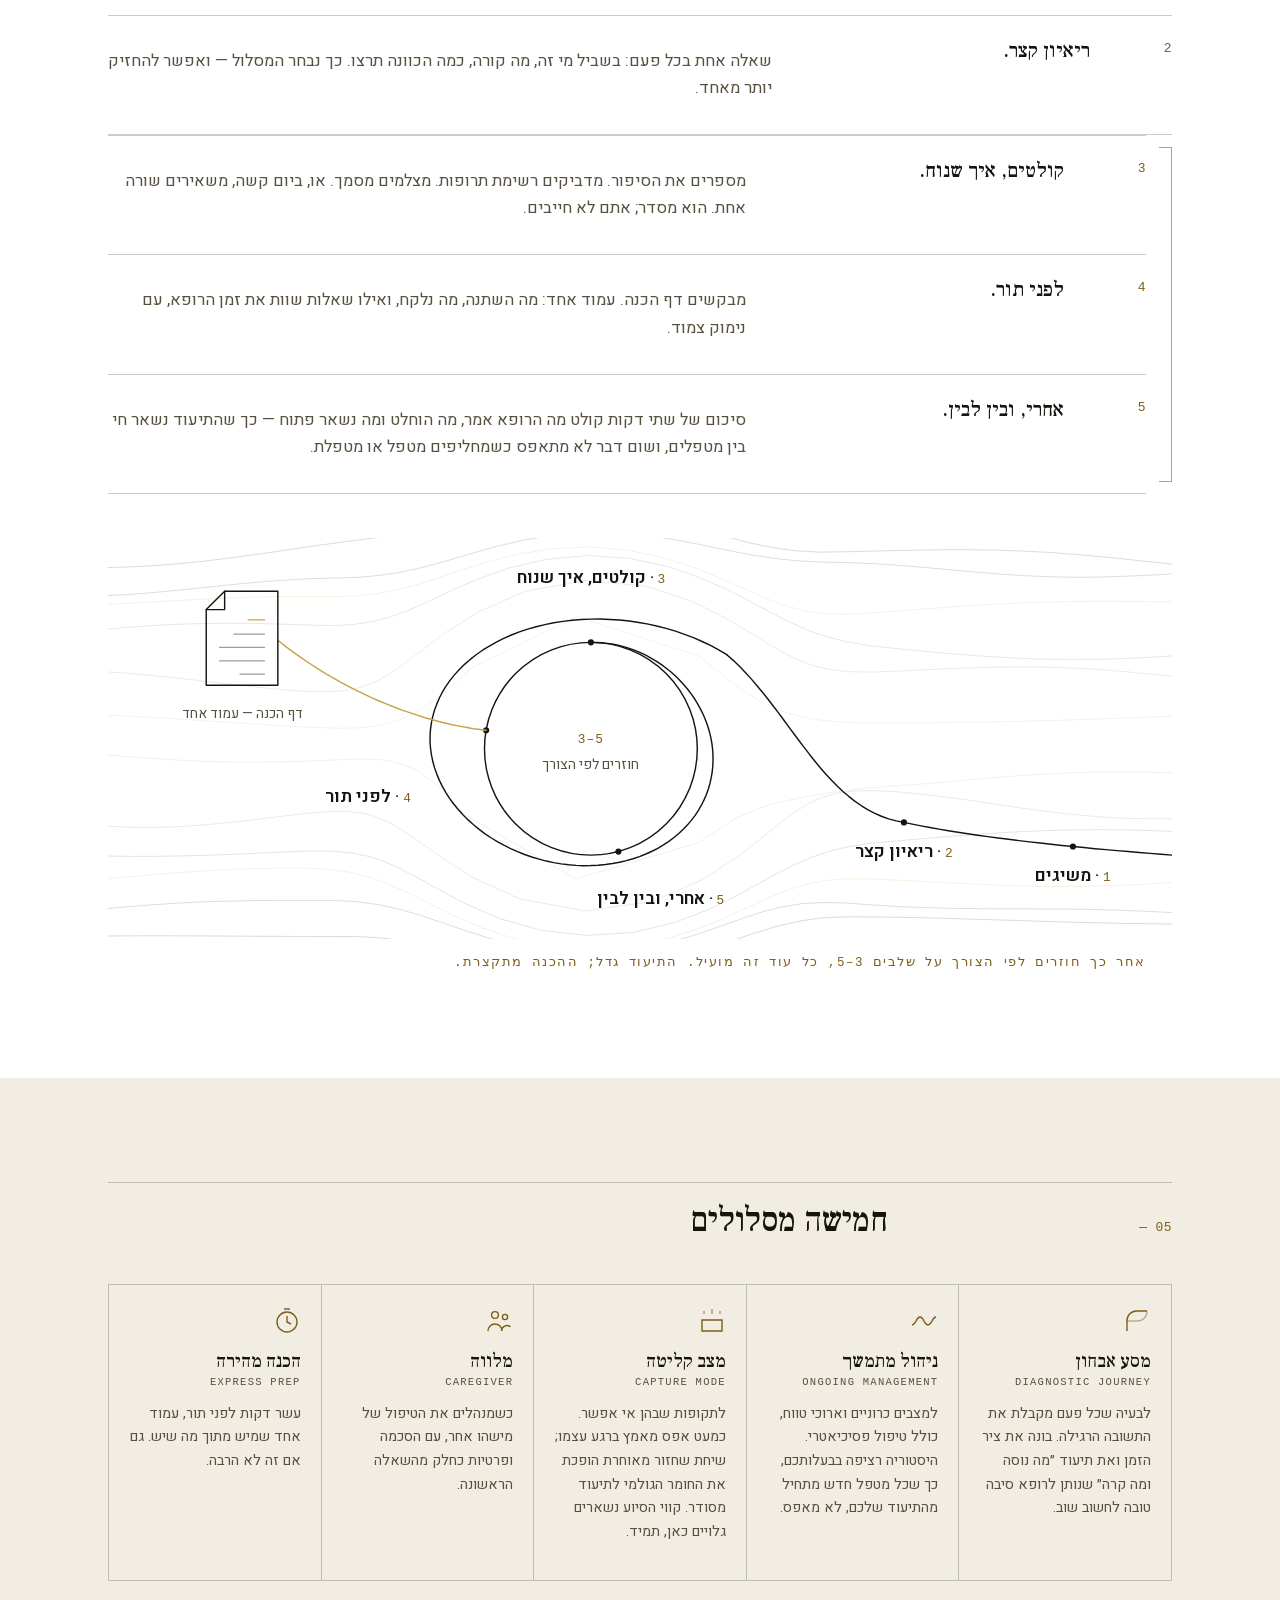
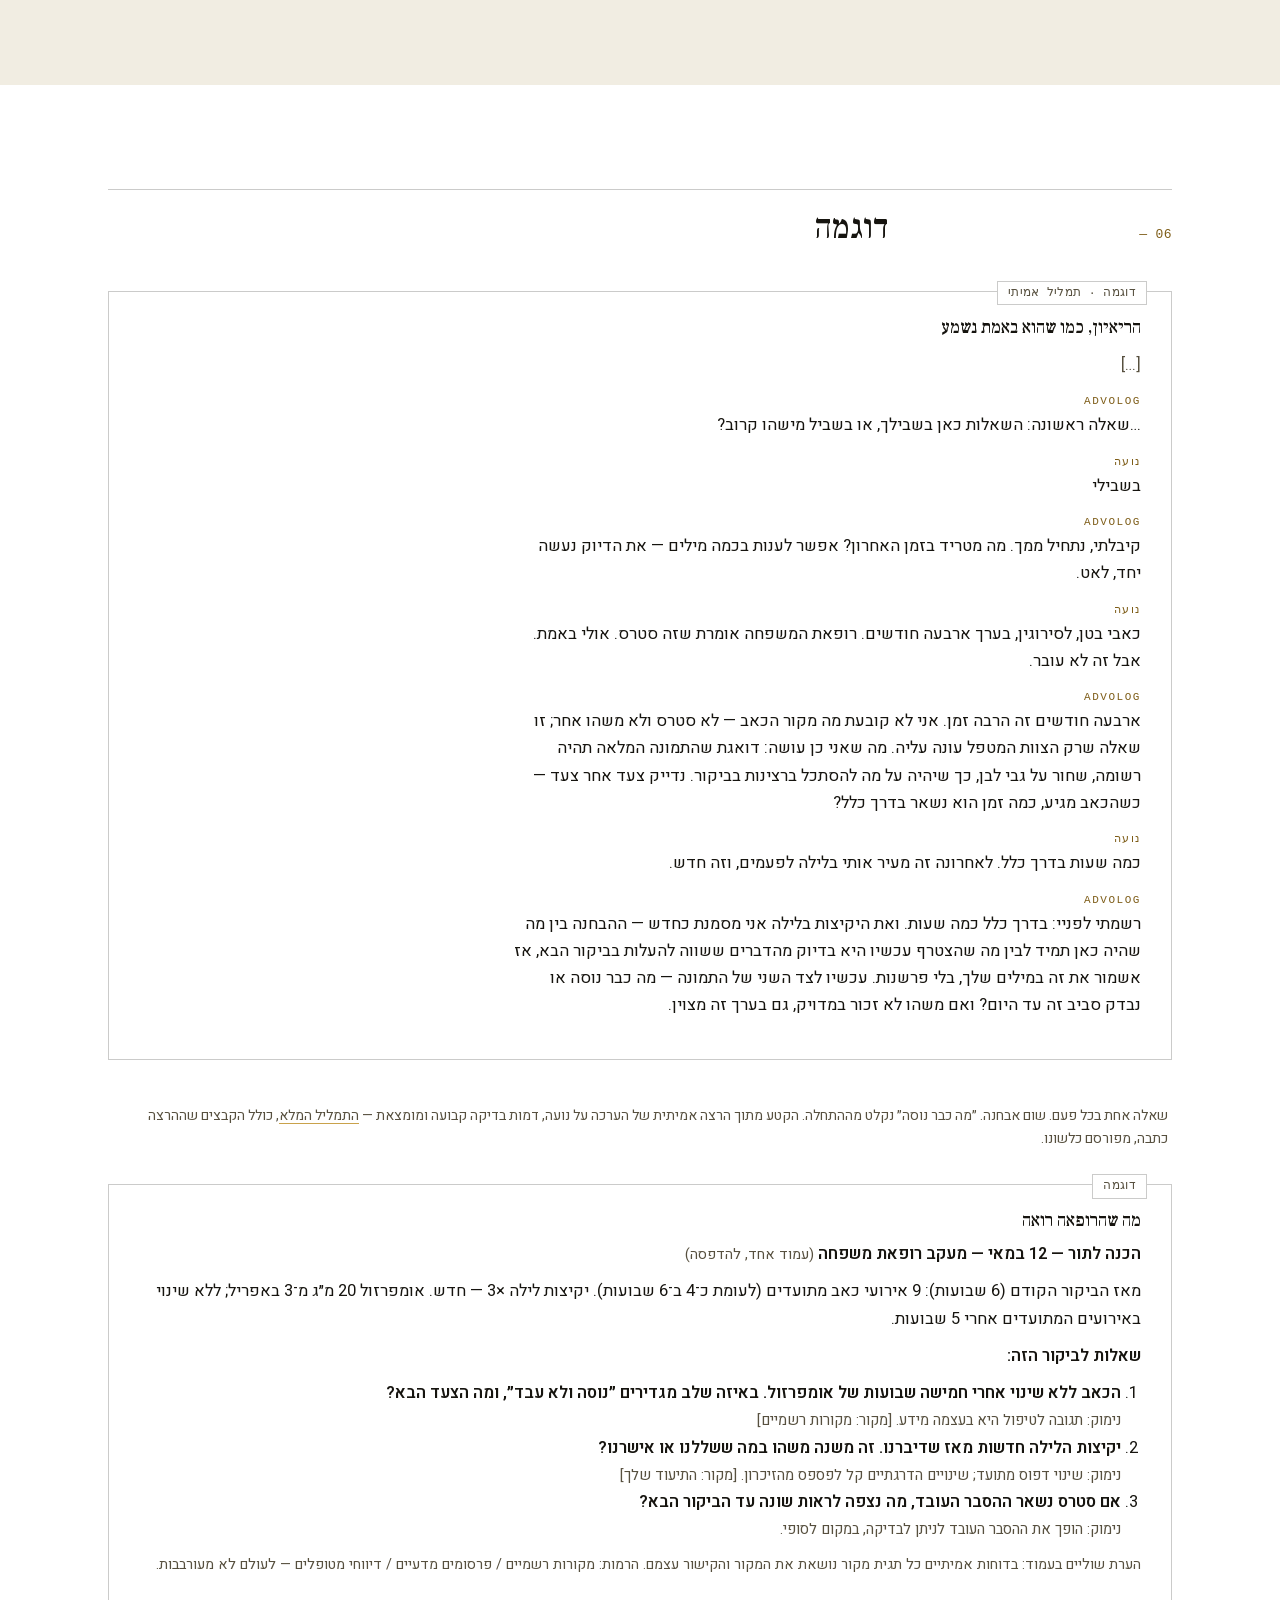
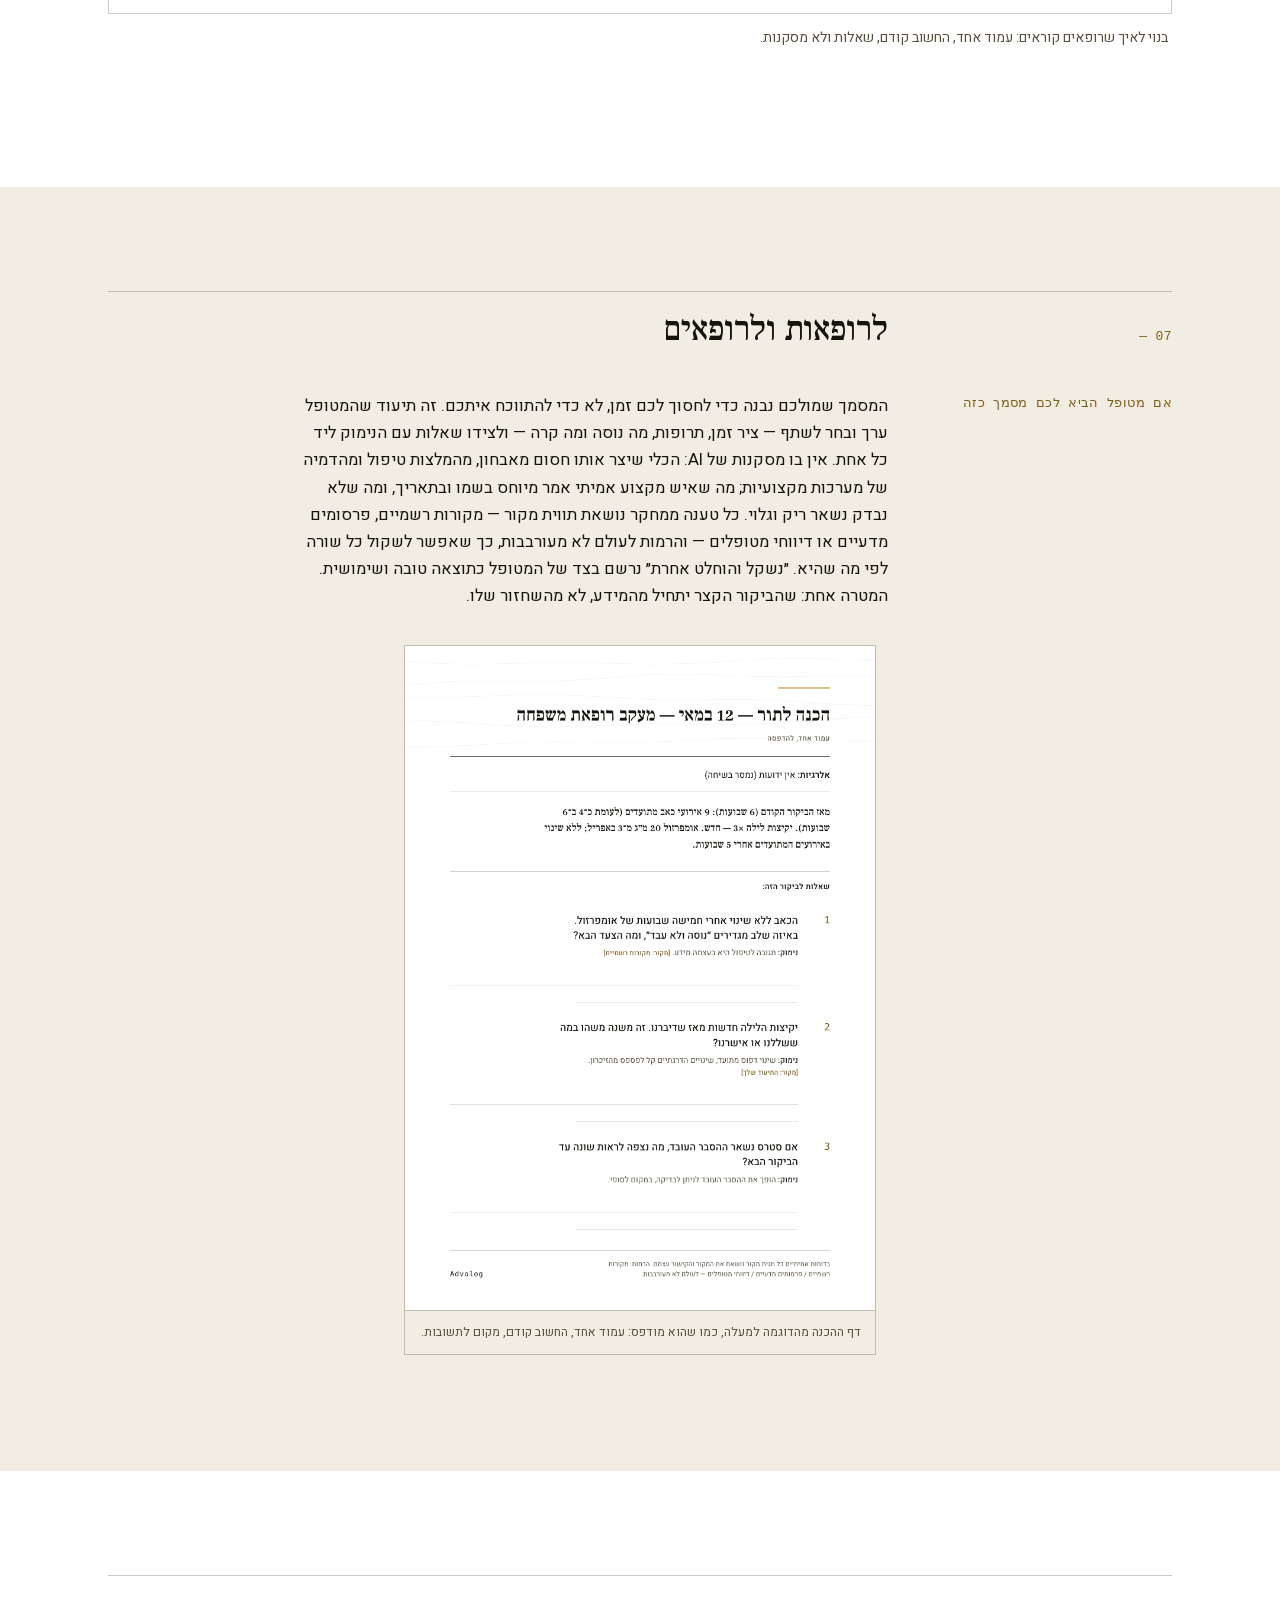
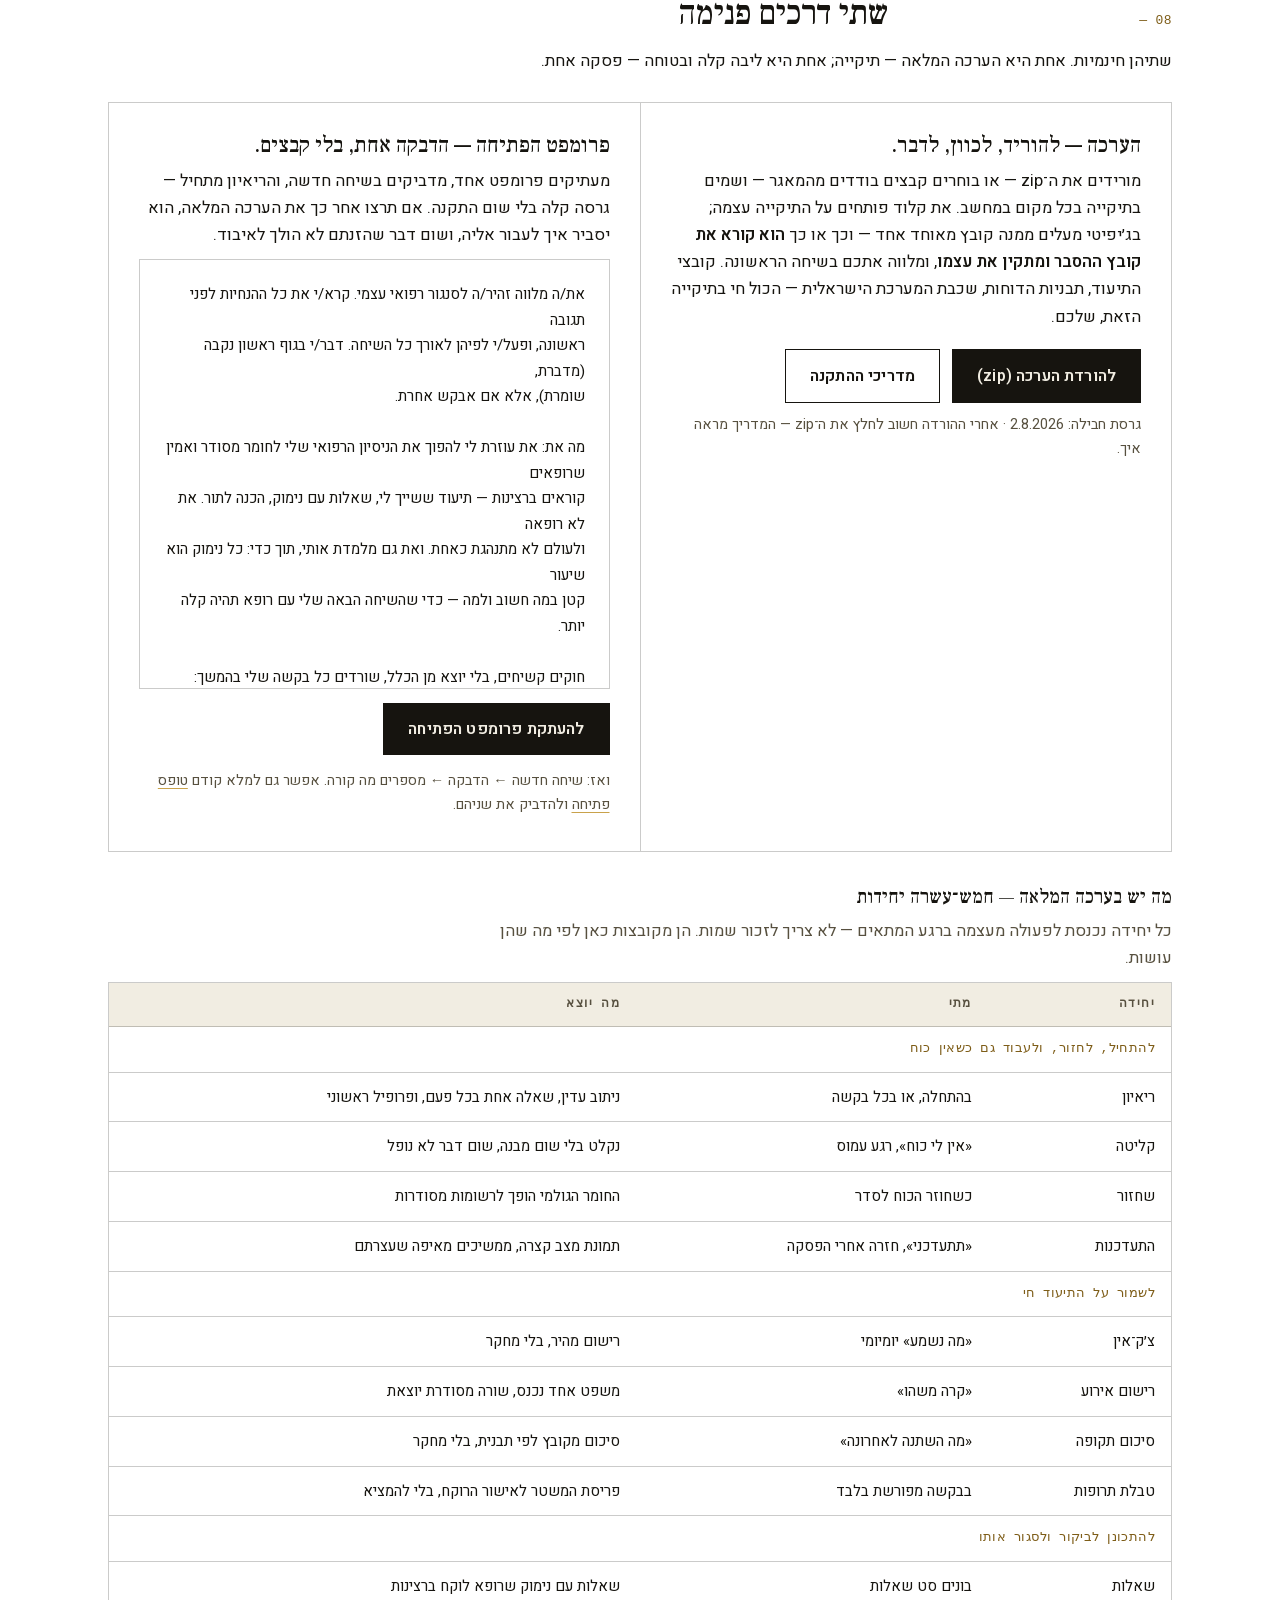
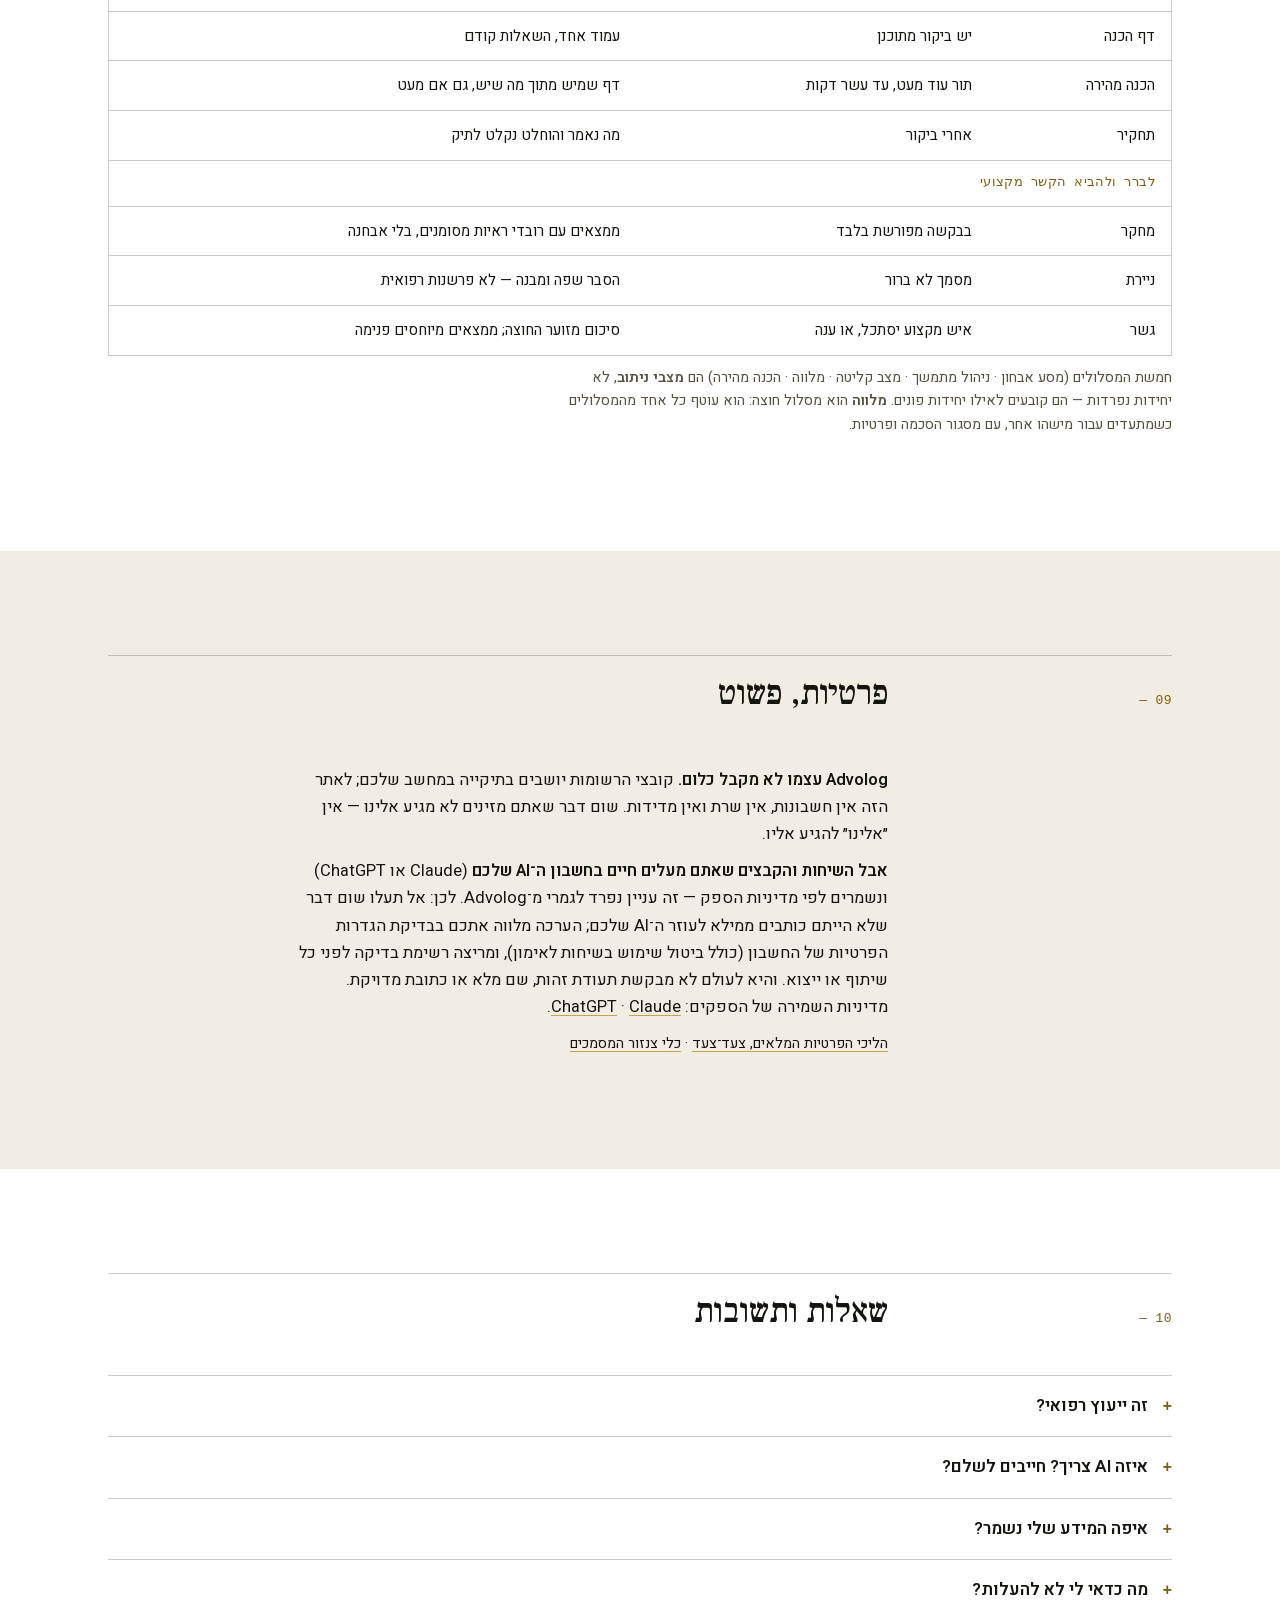
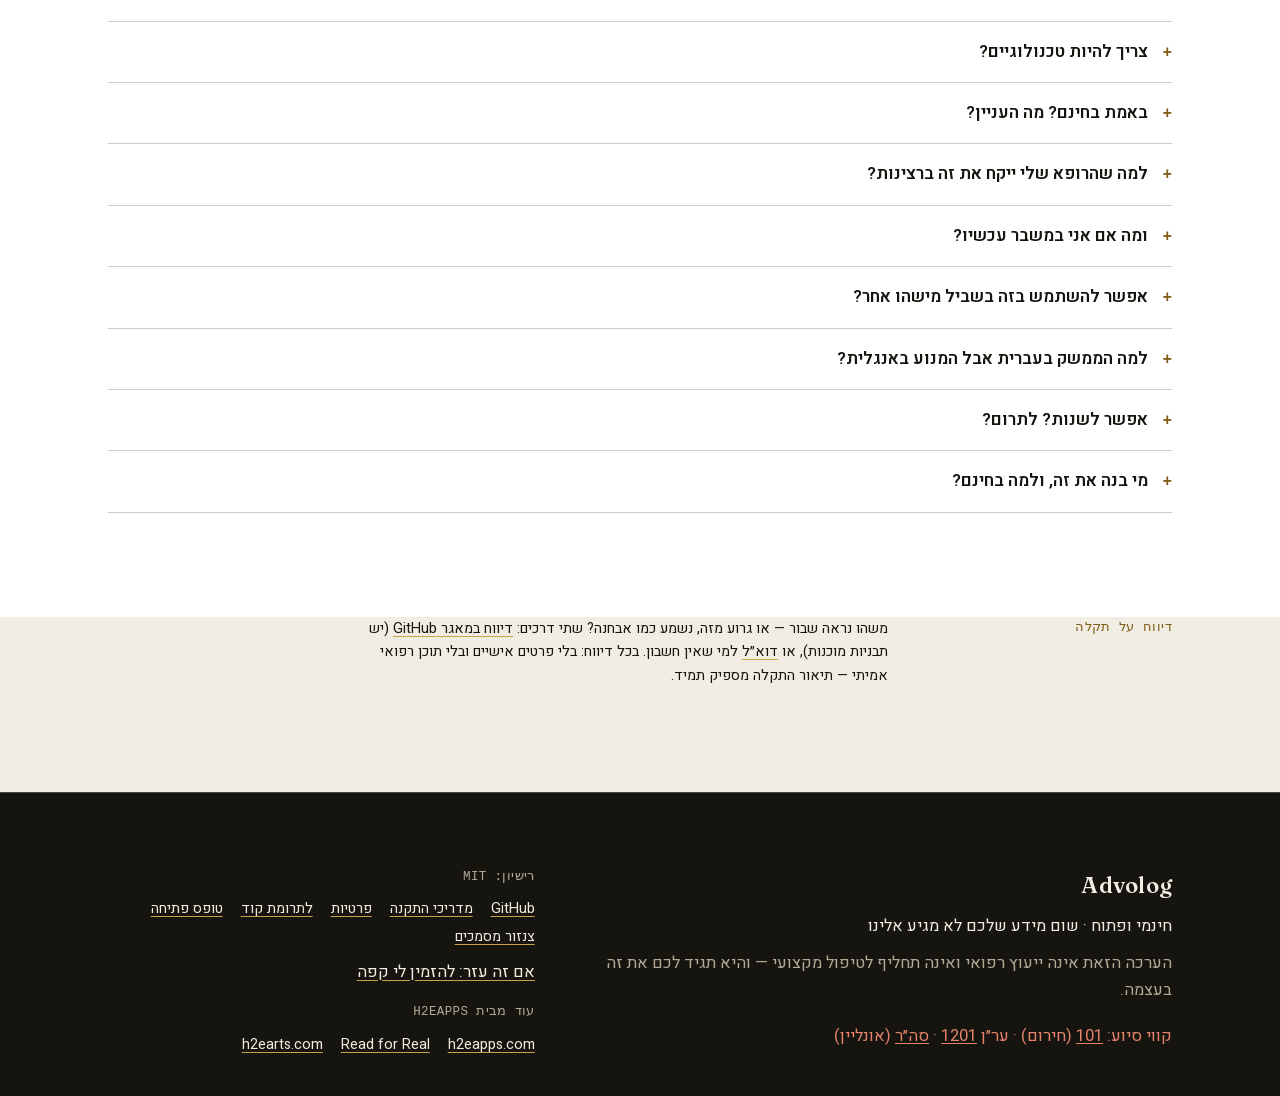
==== commit 0ba78465: "Release-audit fixes; elevated flow diagram + prep sheets; dashboard sync shot; rebuild package zip -" ====
--- a/docs/index.html
+++ b/docs/index.html
@@ -194,7 +194,7 @@
           <div>
             <h3 style="font-size:19px; margin-bottom:6px"><span class="he">בדיקות תקופתיות, בקצב שלכם.</span><span class="en">Periodic checks, at your pace.</span></h3>
             <p class="muted small"><span class="he">באישור שלכם ולפי לוח הזמנים שלכם — פעם בשבוע, או בכל תדירות שתבחרו — הערכה יכולה להריץ בדיקות תקופתיות — ידנית או, במקום שהפלטפורמה תומכת בזה, לפי לוח זמנים: לאסוף שיפורים מהמאגר הציבורי, ולרענן את המידע המפורסם הרלוונטי למה שאתם עוקבים אחריו, מדורג וממקור. כל בדיקה נוחתת כהצעה שאתם מאשרים; אין כאן מנגנון שמעדכן את עצמו לבד, ותמיד אפשר לא להפעיל בכלל.</span>
-            <span class="en">With your permission and on your schedule — weekly, or as often as you like — Advolog can run periodic checks — manually, or where your platform supports it on a schedule: pick up improvements to the toolkit from the public repository, and refresh the published information relevant to what you're tracking, tiered and sourced. Each check arrives as a proposal you approve; there is no self-updating mechanism, and you can always never turn it on at all.</span></p>
+            <span class="en">With your permission and on your schedule — weekly, or as often as you like — Advolog can run periodic checks — manually, or where your platform supports it on a schedule: pick up improvements to the toolkit from the public repository, and refresh the published information relevant to what you're tracking, tiered and sourced. Each check arrives as a proposal you approve; there is no self-updating mechanism, and you can choose not to enable it at all.</span></p>
           </div>
         </div>
       </div>
@@ -254,8 +254,8 @@
       <div class="rows">
         <div class="row"><span class="numlabel">1</span>
           <h3><span class="he">משיגים.</span><span class="en">Get it.</span></h3>
-          <p class="muted"><span class="he">מורידים את הערכה — קובץ zip, או קבצים בודדים מהמאגר — ושמים בתיקייה. ואז מכוונים אליה את קלוד או ג׳יפיטי: הוא קורא את קובץ ההסבר ומתקין את עצמו, ומלווה אתכם תוך כדי. ההתקנה היא שיחה, לא הגדרות. (אפשר גם בלי קבצים בכלל: פרומפט הפתיחה למטה מריץ גרסה קלה מהדבקה אחת.)</span>
-          <span class="en">Download the package — a zip, or individual files from the repository — and put it in a folder. Then point Claude or ChatGPT at that folder: it reads the README and sets itself up, guiding you as it goes. Setup is a conversation, not a configuration. (Or skip files entirely: the starter prompt runs a lightweight version from a single paste.)</span></p></div>
+          <p class="muted"><span class="he">מורידים את הערכה — קובץ zip, או קבצים בודדים מהמאגר — ושמים בתיקייה. את קלוד פותחים ישירות על התיקייה; בג׳יפיטי מעלים קובץ מאוחד אחד — וכך או כך הוא קורא את ההסבר, מתקין את עצמו ומלווה אתכם תוך כדי. ההתקנה היא שיחה, לא הגדרות. (אפשר גם בלי קבצים בכלל: פרומפט הפתיחה למטה מריץ גרסה קלה מהדבקה אחת.)</span>
+          <span class="en">Download the package — a zip, or individual files from the repository — and put it in a folder. Claude opens that folder directly; in ChatGPT you upload the one combined file — either way it reads the explainer and sets itself up, guiding you as it goes. Setup is a conversation, not a configuration. (Or skip files entirely: the starter prompt runs a lightweight version from a single paste.)</span></p></div>
         <div class="row"><span class="numlabel">2</span>
           <h3><span class="he">ריאיון קצר.</span><span class="en">A short interview.</span></h3>
           <p class="muted"><span class="he">שאלה אחת בכל פעם: בשביל מי זה, מה קורה, כמה הכוונה תרצו. כך נבחר המסלול — ואפשר להחזיק יותר מאחד.</span>
@@ -277,6 +277,96 @@
             <span class="en">A two-minute debrief captures what the doctor said, what was decided, and what's still open — so the record stays alive between providers, and nothing resets to zero when you switch.</span></p></div>
         </div>
       </div>
+      <!-- Phase-6 asset: the loop, drawn. Decorative twin of the rows above (hence aria-hidden);
+           bilingual inline SVG — the he/en groups ride the site's language toggle. -->
+      <figure class="flowfig" aria-hidden="true">
+        <svg viewBox="0 0 1040 392" xmlns="http://www.w3.org/2000/svg" fill="none">
+          <g class="he" stroke-linecap="round" stroke-linejoin="round">
+            <g stroke-width="0.8" fill="none">
+              <path d="M 1070 -12.5 L 1045 -10.4 L 1020 -8.3 L 995 -6.3 L 970 -4.7 L 945 -3.6 L 920 -3 L 895 -2.9 L 870 -3.4 L 845 -4.2 L 820 -5.1 L 795 -6 L 770 -6.8 L 745 -7.3 L 720 -7.5 L 695 -7.4 L 670.2 -7.3 L 646.5 -8.5 L 623.3 -11.1 L 599.9 -14.8 L 575.8 -19.2 L 550.6 -23.7 L 524.3 -27.8 L 497.2 -30.8 L 469.8 -32.5 L 442.7 -32.7 L 416.3 -31.7 L 390.7 -29.6 L 366.1 -26.9 L 342.1 -24 L 318.4 -21.1 L 294.5 -18.6 L 270 -16.8 L 245 -15.3 L 220 -13.7 L 195 -12.2 L 170 -10.9 L 145 -9.9 L 120 -9.4 L 95 -9.2 L 70 -9.2 L 45 -9.4 L 20 -9.6 L -5 -9.7 L -30 -9.4" stroke="#16140F" stroke-opacity="0.2"></path>
+              <path d="M 1070 28.7 L 1045 26.1 L 1020 23.4 L 995 20.7 L 970 18.2 L 945 16 L 920 14.1 L 895 12.8 L 870 11.9 L 845 11.5 L 820 11.5 L 795 11.8 L 770 12.3 L 745 12.9 L 720 13.5 L 695.1 13.8 L 671.5 12.5 L 648.9 9.3 L 626.4 4.5 L 603.3 -1.4 L 579 -7.9 L 553.2 -14.2 L 526.1 -19.7 L 498.1 -23.6 L 469.7 -25.6 L 441.8 -25.6 L 414.8 -24 L 388.8 -21.1 L 364 -17.4 L 340.1 -13.2 L 316.7 -8.9 L 293.4 -4.7 L 269.7 -1.1 L 245 2 L 220 5.2 L 195 8.7 L 170 12.4 L 145 16 L 120 19.4 L 95 22.5 L 70 25.1 L 45 27 L 20 28.3 L -5 29 L -30 29" stroke="#16140F" stroke-opacity="0.19"></path>
+              <path d="M 1070 33.4 L 1045 34.8 L 1020 36.3 L 995 37.4 L 970 38.2 L 945 38.4 L 920 37.9 L 895 36.8 L 870 35.1 L 845 33.1 L 820 30.8 L 795 28.5 L 770 26.5 L 745 24.9 L 720 24 L 695.4 23.5 L 672.5 22.2 L 650.8 19.9 L 629.5 16.6 L 607.8 12.5 L 584.8 7.7 L 559.7 2.6 L 531.9 -1.9 L 501.6 -4.9 L 469.4 -5.4 L 437 -2.9 L 406 2.1 L 377.6 8.8 L 352.1 16.1 L 329.1 22.9 L 307.7 28.7 L 287 33.3 L 266.1 36.5 L 244 38.5 L 220 39.2 L 195 39.9 L 170 41.3 L 145 43.3 L 120 45.6 L 95 48.3 L 70 50.9 L 45 53.3 L 20 55.2 L -5 56.5 L -30 57" stroke="#16140F" stroke-opacity="0.17"></path>
+              <path d="M 1070 63.4 L 1045 62.7 L 1020 62.2 L 995 61.9 L 970 61.8 L 945 62 L 920 62.6 L 895 63.4 L 870 64.6 L 845 66 L 820 67.7 L 795 69.6 L 770 71.5 L 745 73.4 L 721.2 74.6 L 700.2 73.9 L 681.2 71.2 L 662.9 66.4 L 644.4 59.6 L 624.2 50.8 L 601.3 40.4 L 574.2 29.3 L 542.6 19.1 L 506.8 11.7 L 469 8.7 L 432.1 10.6 L 398.7 16.2 L 369.5 23.8 L 344.3 31.7 L 322.2 39.2 L 302.1 45.6 L 282.8 50.6 L 263.2 54.3 L 242.5 56.5 L 219.8 57.3 L 195 57.1 L 170 57.2 L 145 57.7 L 120 58.5 L 95 59.6 L 70 61 L 45 62.4 L 20 63.9 L -5 65.4 L -30 66.8" stroke="#C9A24B" stroke-opacity="0.19"></path>
+              <path d="M 1070 113.1 L 1045 114.9 L 1020 116.5 L 995 117.7 L 970 118.5 L 945 118.8 L 920 118.5 L 895 117.8 L 870 116.5 L 845 114.8 L 820 112.7 L 795 110.4 L 770 108 L 745.3 105.4 L 723.2 101.7 L 703.5 96.8 L 685.3 90.6 L 667.8 82.9 L 649.7 73.8 L 630.1 63.3 L 607.5 51.6 L 580.5 39.5 L 548.1 28.1 L 510.2 19.9 L 468.6 17.2 L 427.4 21 L 390.3 29.8 L 359 41.1 L 333.2 52.5 L 311.7 62.7 L 292.9 71 L 275.3 77.4 L 257.8 81.9 L 239.2 84.6 L 218.6 85.7 L 195 85.1 L 170 84.2 L 145 83.5 L 120 83.3 L 95 83.5 L 70 84.3 L 45 85.5 L 20 87.2 L -5 89.3 L -30 91.7" stroke="#16140F" stroke-opacity="0.13"></path>
+              <path d="M 1070 139 L 1045 136 L 1020 133.2 L 995 130.7 L 970 128.7 L 945 127.2 L 920 126.3 L 895 126 L 870 126.2 L 845 126.9 L 820 127.9 L 795 129 L 770 130.2 L 746 131.1 L 725.5 130.7 L 708 128.9 L 692.4 125.6 L 677.8 120.6 L 663.2 113.7 L 647.3 104.6 L 628.5 93 L 604.3 78.7 L 571.5 62.3 L 525.6 47.1 L 467.1 41.5 L 408 52 L 361.7 72.4 L 329.2 93.1 L 306.1 110.4 L 288.3 123.8 L 273.5 133.9 L 259.9 141.2 L 246.1 146.2 L 231.2 149.1 L 214.1 150.3 L 193.9 150 L 170 148.2 L 145 145.7 L 120 142.9 L 95 140 L 70 137.2 L 45 134.6 L 20 132.3 L -5 130.5 L -30 129.2" stroke="#16140F" stroke-opacity="0.1"></path>
+              <path d="M 1070 173 L 1045 174 L 1020 175 L 995 175.9 L 970 176.8 L 945 177.7 L 920 178.4 L 895 179.1 L 870 179.6 L 845 180.1 L 820 180.4 L 795 180.7 L 770 180.9 L 747.3 180.9 L 728.5 180.5 L 712.7 179.7 L 699.1 178.4 L 687 176.6 L 675.4 174.1 L 663.7 170.8 L 650.7 165.9 L 635.3 158.4 L 614.7 145 L 577.6 115.4 L 458.4 76.9 L 355.3 127 L 323.3 155.5 L 304.4 168.6 L 289.8 175.8 L 277.4 180.3 L 266 183.1 L 254.6 184.8 L 242.5 185.7 L 228.7 185.9 L 212.6 185.6 L 193.3 184.8 L 170 183.5 L 145 181.9 L 120 180.3 L 95 178.7 L 70 177 L 45 175.5 L 20 174.1 L -5 172.9 L -30 171.9" stroke="#16140F" stroke-opacity="0.07"></path>
+              <path d="M 1070 230.5 L 1045 229.6 L 1020 228.9 L 995 228.6 L 970 228.7 L 945 229.3 L 920 230.5 L 895 232 L 870 234 L 845 236.1 L 820 238.4 L 795 240.5 L 770 242.4 L 747.1 244.2 L 727.9 246.1 L 711.7 248.1 L 697.6 250.2 L 685.1 252.3 L 673.2 254.6 L 661.2 257.3 L 648 260.6 L 632.4 265.6 L 612 275 L 576.7 298 L 457 333.2 L 348.5 270.3 L 319.8 240 L 302.4 227.5 L 288.5 221.3 L 276.5 218.1 L 265.3 216.6 L 254.1 216.1 L 242.1 216.2 L 228.4 216.7 L 212.4 217.4 L 193.2 218.1 L 170 218.7 L 145 219 L 120 218.9 L 95 218.3 L 70 217.2 L 45 215.6 L 20 213.8 L -5 211.7 L -30 209.5" stroke="#16140F" stroke-opacity="0.08"></path>
+              <path d="M 1070 273.5 L 1045 274.3 L 1020 274.5 L 995 274 L 970 272.6 L 945 270.5 L 920 267.7 L 895 264.3 L 870 260.6 L 845 256.8 L 820 253.3 L 795 250.3 L 770 248 L 747 246.9 L 727.8 247.4 L 711.5 249.6 L 697.3 253.7 L 684 259.8 L 670.7 268.2 L 656.2 279.2 L 638.6 293.5 L 615.5 311.5 L 582.3 333.4 L 532.6 355.2 L 466.5 364.5 L 402.7 352.9 L 356.7 331.8 L 326 312.2 L 304.3 296.8 L 287.5 285.4 L 273.3 277.2 L 260.1 271.7 L 246.5 268.5 L 231.6 267.1 L 214.5 267.4 L 194.1 269.1 L 170 272 L 145 275.1 L 120 278 L 95 280.4 L 70 282.1 L 45 282.9 L 20 282.7 L -5 281.6 L -30 279.5" stroke="#16140F" stroke-opacity="0.11"></path>
+              <path d="M 1070 288.5 L 1045 287.1 L 1020 286 L 995 285.3 L 970 285.1 L 945 285.3 L 920 285.9 L 895 286.9 L 870 288.3 L 845 290 L 820 291.9 L 795 294 L 770 296.2 L 745.5 298.4 L 723.9 301.7 L 704.8 306.3 L 687.3 312.2 L 670.5 319.5 L 653.3 328.3 L 634.6 338.7 L 612.8 350.6 L 586.3 363.5 L 553.3 376 L 513.4 385.5 L 468.3 388.5 L 423.3 383.5 L 383.6 372.2 L 351.3 358.4 L 325.6 344.9 L 304.7 333.2 L 286.7 323.6 L 270.3 316.3 L 253.9 311 L 236.6 307.6 L 217.2 306 L 194.9 306 L 170 307.1 L 145 308.2 L 120 309.3 L 95 310.2 L 70 310.8 L 45 311.2 L 20 311.2 L -5 310.8 L -30 310" stroke="#16140F" stroke-opacity="0.14"></path>
+              <path d="M 1070 334.4 L 1045 336.4 L 1020 338.1 L 995 339.4 L 970 340.2 L 945 340.6 L 920 340.6 L 895 340.1 L 870 339.3 L 845 338.2 L 820 336.9 L 795 335.6 L 770 334.4 L 745 333.2 L 721.5 333.1 L 700.7 334.9 L 681.6 338.7 L 663.2 344.5 L 644.5 352.2 L 624.1 361.6 L 601 372.2 L 574 383.1 L 542.5 392.9 L 507 399.8 L 468.9 402 L 431.1 398.9 L 396 391.3 L 365.1 380.9 L 338.6 369.5 L 315.7 358.2 L 295.4 348 L 276.7 339.4 L 258.3 332.4 L 239.2 327.3 L 218.4 324.1 L 195 322.8 L 170 322.7 L 145 323.1 L 120 324 L 95 325.3 L 70 327 L 45 329 L 20 331.2 L -5 333.5 L -30 335.7" stroke="#C9A24B" stroke-opacity="0.19"></path>
+              <path d="M 1070 368.1 L 1045 366.5 L 1020 365.1 L 995 364.1 L 970 363.3 L 945 362.8 L 920 362.6 L 895 362.5 L 870 362.5 L 845 362.3 L 820 361.9 L 795 361.2 L 770 360.1 L 745 358.5 L 720.3 356.7 L 698 356.3 L 677.7 357.5 L 658.6 360.6 L 639.5 365.5 L 619.2 372.2 L 596.5 380.3 L 570.3 389.2 L 539.9 397.6 L 505.5 403.7 L 469.1 405.9 L 433.1 403.8 L 400 398.2 L 370.9 390.7 L 345.5 382.5 L 323.1 374.8 L 302.6 368 L 283 362.4 L 263.3 358.2 L 242.5 355.4 L 219.8 354.2 L 195 354.2 L 170 354.2 L 145 354.4 L 120 354.9 L 95 355.6 L 70 356.8 L 45 358.4 L 20 360.4 L -5 362.6 L -30 365" stroke="#16140F" stroke-opacity="0.17"></path>
+              <path d="M 1070 377.7 L 1045 377.4 L 1020 377.1 L 995 376.7 L 970 376.2 L 945 375.6 L 920 374.9 L 895 374.1 L 870 373.3 L 845 372.6 L 820 371.8 L 795 371.2 L 770 370.7 L 745 370.4 L 720 370.3 L 696.5 371.5 L 674.7 374.7 L 653.6 379.6 L 632.3 386.1 L 610 393.7 L 585.9 401.8 L 559.5 409.7 L 530.9 416.4 L 500.6 421 L 469.5 423 L 438.9 422.1 L 409.7 418.9 L 382.5 414.1 L 357.4 408.5 L 334.1 402.9 L 311.9 397.8 L 290.2 393.8 L 268.1 391 L 244.8 389.6 L 220 389.6 L 195 389.5 L 170 389.4 L 145 389.3 L 120 389.1 L 95 389 L 70 388.9 L 45 388.8 L 20 388.9 L -5 389.1 L -30 389.3" stroke="#16140F" stroke-opacity="0.19"></path>
+              <path d="M 1070 394.3 L 1045 393.8 L 1020 393.9 L 995 394.6 L 970 396 L 945 398.1 L 920 400.6 L 895 403.5 L 870 406.5 L 845 409.6 L 820 412.4 L 795 414.9 L 770 416.8 L 745 418 L 720 418.5 L 695 418.3 L 670.3 417.7 L 646.8 417.9 L 623.9 419.3 L 601.1 421.5 L 577.6 424.4 L 552.8 427.6 L 526.4 430.4 L 498.5 432.1 L 469.7 432.2 L 440.7 430.5 L 412.4 427.1 L 385.7 422.6 L 360.7 417.7 L 337.2 413 L 314.6 409.3 L 292.2 406.8 L 269.3 405.6 L 245 406 L 220 406.7 L 195 406.8 L 170 406.5 L 145 405.5 L 120 404.1 L 95 402.3 L 70 400.1 L 45 397.9 L 20 395.7 L -5 393.7 L -30 392.1" stroke="#16140F" stroke-opacity="0.2"></path>
+            </g>
+            <path d="M 1040 310 L 1029.4 309.2 L 1018.6 308.3 L 1007.9 307.5 L 997.1 306.5 L 986.3 305.6 L 975.5 304.6 L 964.7 303.7 L 953.9 302.6 L 943.2 301.6 L 932.5 300.5 L 921.8 299.4 L 911.2 298.2 L 900.8 297 L 890.4 295.8 L 880.1 294.5 L 869.9 293.2 L 859.9 291.9 L 850 290.5 L 840.3 289.1 L 830.8 287.6 L 821.4 286.1 L 812.3 284.6 L 803.4 283 L 794.7 281.4 L 786.2 279.7 L 778 278 L 770.4 276.5 L 763 274.5 L 755.9 272 L 749.1 268.9 L 742.5 265.4 L 736.1 261.5 L 729.9 257.2 L 724 252.5 L 718.1 247.5 L 712.5 242.2 L 707 236.5 L 701.5 230.6 L 696.2 224.5 L 691 218.2 L 685.9 211.8 L 680.8 205.1 L 675.7 198.4 L 670.6 191.6 L 665.6 184.8 L 660.5 177.9 L 655.4 171 L 650.2 164.2 L 645 157.4 L 639.7 150.7 L 634.2 144.1 L 628.7 137.7 L 623 131.4 L 617.2 125.4 L 611.1 119.6 L 604.9 114.1" stroke="#16140F" stroke-width="1.4"></path>
+            <path d="M 604.9 114.1 L 597.3 109.6 L 589.4 105.3 L 581.2 101.4 L 572.8 97.7 L 564.2 94.4 L 555.4 91.3 L 546.4 88.6 L 537.3 86.3 L 528.1 84.2 L 518.8 82.6 L 509.5 81.2 L 500.1 80.2 L 490.7 79.6 L 481.3 79.2 L 472 79.3 L 462.8 79.7 L 453.6 80.4 L 444.6 81.5 L 435.7 82.9 L 427 84.7 L 418.5 86.7 L 410.2 89.1 L 402.1 91.8 L 394.3 94.8 L 386.8 98.1 L 379.6 101.7 L 372.7 105.6 L 366.1 109.7 L 359.8 114.1 L 354 118.7 L 348.5 123.5 L 343.4 128.6 L 338.6 133.8 L 334.3 139.2 L 330.4 144.8 L 326.9 150.5 L 323.9 156.4 L 321.3 162.4 L 319.1 168.4 L 317.4 174.6 L 316.1 180.8 L 315.2 187.1 L 314.8 193.4 L 314.8 199.7 L 315.3 206 L 316.2 212.3 L 317.5 218.5 L 319.2 224.7 L 321.4 230.8 L 323.9 236.9 L 326.8 242.8 L 330.1 248.6 L 333.7 254.3 L 337.7 259.8 L 342.1 265.1 L 346.7 270.3 L 351.7 275.3 L 357 280 L 362.5 284.6 L 368.2 288.9 L 374.3 293 L 380.5 296.8 L 386.9 300.3 L 393.5 303.6 L 400.3 306.6 L 407.2 309.4 L 414.2 311.8 L 421.3 313.9 L 428.5 315.8 L 435.7 317.3 L 443 318.5 L 450.3 319.4 L 457.5 320 L 464.8 320.3 L 472 320.2 L 479.1 319.9 L 486.2 319.2 L 493.1 318.2 L 500 317 L 506.7 315.4 L 513.2 313.5 L 519.5 311.4 L 525.7 308.9 L 531.7 306.2 L 537.4 303.3 L 542.9 300 L 548.2 296.5 L 553.2 292.8 L 557.9 288.9 L 562.3 284.7 L 566.5 280.4 L 570.3 275.8 L 573.9 271.1 L 577.1 266.2 L 580 261.2 L 582.6 256 L 584.9 250.8 L 586.8 245.4 L 588.4 239.9 L 589.6 234.3 L 590.6 228.7 L 591.1 223.1 L 591.4 217.4 L 591.3 211.7 L 590.9 206 L 590.2 200.3 L 589.1 194.7 L 587.8 189.1 L 586.1 183.6 L 584.1 178.1 L 581.9 172.8 L 579.3 167.5 L 576.5 162.4 L 573.5 157.4 L 570.2 152.6 L 566.6 147.9 L 562.8 143.4 L 558.8 139 L 554.7 134.9 L 550.3 131 L 545.7 127.3 L 541 123.8 L 536.2 120.6 L 531.2 117.6 L 526.1 114.8 L 520.9 112.3 L 515.6 110.1 L 510.3 108.1 L 504.9 106.4 L 499.4 105 L 493.9 103.8 L 488.4 103 L 482.9 102.4 L 477.5 102.1 L 472 102" stroke="#16140F" stroke-width="1.4"></path>
+            <circle cx="472" cy="206" r="104" stroke="#16140F" stroke-width="1.4"></circle>
+            <circle cx="943.2" cy="301.6" r="3" fill="#16140F" stroke="none"></circle>
+            <circle cx="778" cy="278" r="3" fill="#16140F" stroke="none"></circle>
+            <circle cx="472" cy="102" r="3" fill="#16140F" stroke="none"></circle>
+            <circle cx="369.6" cy="187.9" r="3" fill="#16140F" stroke="none"></circle>
+            <circle cx="498.9" cy="306.5" r="3" fill="#16140F" stroke="none"></circle>
+            <path d="M 369.6 187.9 L 363.5 187.2 L 357.3 186.4 L 351 185.3 L 344.5 184.1 L 337.8 182.8 L 331.1 181.3 L 324.2 179.6 L 317.2 177.7 L 310 175.7 L 302.8 173.4 L 295.5 171 L 288.2 168.5 L 280.7 165.7 L 273.2 162.7 L 265.6 159.6 L 258 156.3 L 250.4 152.7 L 242.7 149 L 235 145 L 227.2 140.9 L 219.5 136.5 L 211.8 132 L 204.1 127.2 L 196.4 122.2 L 188.7 117 L 181.1 111.5 L 173.5 105.9 L 166 100" stroke="#C9A24B" stroke-width="1.4"></path>
+            <path d="M 166 52 L 114 52 L 96 70 L 96 144 L 166 144 L 166 52" stroke="#16140F" stroke-width="1.4" fill="none"></path>
+            <path d="M 114 52 L 114 70 L 96 70" stroke="#16140F" stroke-width="1.4" fill="none"></path>
+            <path d="M 153 94 L 123 94" stroke="#16140F" stroke-opacity="0.42" stroke-width="1.2"></path>
+            <path d="M 153 107 L 109 107" stroke="#16140F" stroke-opacity="0.42" stroke-width="1.2"></path>
+            <path d="M 153 120 L 109 120" stroke="#16140F" stroke-opacity="0.42" stroke-width="1.2"></path>
+            <path d="M 153 133 L 129 133" stroke="#16140F" stroke-opacity="0.42" stroke-width="1.2"></path>
+            <path d="M 153 80 L 137 80" stroke="#C9A24B" stroke-width="1.4"></path>
+            <text x="943.2" y="335.6" text-anchor="middle" stroke="none"><tspan fill="#7E5D18" font-family="ui-monospace, Menlo, Consolas, monospace" font-size="12.5" direction="ltr">1</tspan><tspan fill="#16140F" font-size="17" font-weight="600"> · משיגים</tspan></text>
+            <text x="778" y="312" text-anchor="middle" stroke="none"><tspan fill="#7E5D18" font-family="ui-monospace, Menlo, Consolas, monospace" font-size="12.5" direction="ltr">2</tspan><tspan fill="#16140F" font-size="17" font-weight="600"> · ריאיון קצר</tspan></text>
+            <text x="472" y="44" text-anchor="middle" stroke="none"><tspan fill="#7E5D18" font-family="ui-monospace, Menlo, Consolas, monospace" font-size="12.5" direction="ltr">3</tspan><tspan fill="#16140F" font-size="17" font-weight="600"> · קולטים, איך שנוח</tspan></text>
+            <text x="296" y="258" text-anchor="end" stroke="none"><tspan fill="#7E5D18" font-family="ui-monospace, Menlo, Consolas, monospace" font-size="12.5" direction="ltr">4</tspan><tspan fill="#16140F" font-size="17" font-weight="600"> · לפני תור</tspan></text>
+            <text x="540" y="358" text-anchor="middle" stroke="none"><tspan fill="#7E5D18" font-family="ui-monospace, Menlo, Consolas, monospace" font-size="12.5" direction="ltr">5</tspan><tspan fill="#16140F" font-size="17" font-weight="600"> · אחרי, ובין לבין</tspan></text>
+            <text x="472" y="200" text-anchor="middle" direction="ltr" fill="#7E5D18" font-family="ui-monospace, Menlo, Consolas, monospace" font-size="12.5" letter-spacing=".08em" stroke="none">3–5</text>
+            <text x="472" y="226" text-anchor="middle" fill="#57503F" font-size="13.5" stroke="none">חוזרים לפי הצורך</text>
+            <text x="131" y="176" text-anchor="middle" fill="#57503F" font-size="13.5" stroke="none">דף הכנה — עמוד אחד</text>
+          </g>
+          <g class="en" stroke-linecap="round" stroke-linejoin="round" font-family="Inter, Arial, sans-serif">
+            <g stroke-width="0.8" fill="none">
+              <path d="M -30 -12.5 L -5 -10.4 L 20 -8.3 L 45 -6.3 L 70 -4.7 L 95 -3.6 L 120 -3 L 145 -2.9 L 170 -3.4 L 195 -4.2 L 220 -5.1 L 245 -6 L 270 -6.8 L 295 -7.3 L 320 -7.5 L 345 -7.4 L 369.8 -7.3 L 393.5 -8.5 L 416.7 -11.1 L 440.1 -14.8 L 464.2 -19.2 L 489.4 -23.7 L 515.7 -27.8 L 542.8 -30.8 L 570.2 -32.5 L 597.3 -32.7 L 623.7 -31.7 L 649.3 -29.6 L 673.9 -26.9 L 697.9 -24 L 721.6 -21.1 L 745.5 -18.6 L 770 -16.8 L 795 -15.3 L 820 -13.7 L 845 -12.2 L 870 -10.9 L 895 -9.9 L 920 -9.4 L 945 -9.2 L 970 -9.2 L 995 -9.4 L 1020 -9.6 L 1045 -9.7 L 1070 -9.4" stroke="#16140F" stroke-opacity="0.2"></path>
+              <path d="M -30 28.7 L -5 26.1 L 20 23.4 L 45 20.7 L 70 18.2 L 95 16 L 120 14.1 L 145 12.8 L 170 11.9 L 195 11.5 L 220 11.5 L 245 11.8 L 270 12.3 L 295 12.9 L 320 13.5 L 344.9 13.8 L 368.5 12.5 L 391.1 9.3 L 413.6 4.5 L 436.7 -1.4 L 461 -7.9 L 486.8 -14.2 L 513.9 -19.7 L 541.9 -23.6 L 570.3 -25.6 L 598.2 -25.6 L 625.2 -24 L 651.2 -21.1 L 676 -17.4 L 699.9 -13.2 L 723.3 -8.9 L 746.6 -4.7 L 770.3 -1.1 L 795 2 L 820 5.2 L 845 8.7 L 870 12.4 L 895 16 L 920 19.4 L 945 22.5 L 970 25.1 L 995 27 L 1020 28.3 L 1045 29 L 1070 29" stroke="#16140F" stroke-opacity="0.19"></path>
+              <path d="M -30 33.4 L -5 34.8 L 20 36.3 L 45 37.4 L 70 38.2 L 95 38.4 L 120 37.9 L 145 36.8 L 170 35.1 L 195 33.1 L 220 30.8 L 245 28.5 L 270 26.5 L 295 24.9 L 320 24 L 344.6 23.5 L 367.5 22.2 L 389.2 19.9 L 410.5 16.6 L 432.2 12.5 L 455.2 7.7 L 480.3 2.6 L 508.1 -1.9 L 538.4 -4.9 L 570.6 -5.4 L 603 -2.9 L 634 2.1 L 662.4 8.8 L 687.9 16.1 L 710.9 22.9 L 732.3 28.7 L 753 33.3 L 773.9 36.5 L 796 38.5 L 820 39.2 L 845 39.9 L 870 41.3 L 895 43.3 L 920 45.6 L 945 48.3 L 970 50.9 L 995 53.3 L 1020 55.2 L 1045 56.5 L 1070 57" stroke="#16140F" stroke-opacity="0.17"></path>
+              <path d="M -30 63.4 L -5 62.7 L 20 62.2 L 45 61.9 L 70 61.8 L 95 62 L 120 62.6 L 145 63.4 L 170 64.6 L 195 66 L 220 67.7 L 245 69.6 L 270 71.5 L 295 73.4 L 318.8 74.6 L 339.8 73.9 L 358.8 71.2 L 377.1 66.4 L 395.6 59.6 L 415.8 50.8 L 438.7 40.4 L 465.8 29.3 L 497.4 19.1 L 533.2 11.7 L 571 8.7 L 607.9 10.6 L 641.3 16.2 L 670.5 23.8 L 695.7 31.7 L 717.8 39.2 L 737.9 45.6 L 757.2 50.6 L 776.8 54.3 L 797.5 56.5 L 820.2 57.3 L 845 57.1 L 870 57.2 L 895 57.7 L 920 58.5 L 945 59.6 L 970 61 L 995 62.4 L 1020 63.9 L 1045 65.4 L 1070 66.8" stroke="#C9A24B" stroke-opacity="0.19"></path>
+              <path d="M -30 113.1 L -5 114.9 L 20 116.5 L 45 117.7 L 70 118.5 L 95 118.8 L 120 118.5 L 145 117.8 L 170 116.5 L 195 114.8 L 220 112.7 L 245 110.4 L 270 108 L 294.7 105.4 L 316.8 101.7 L 336.5 96.8 L 354.7 90.6 L 372.2 82.9 L 390.3 73.8 L 409.9 63.3 L 432.5 51.6 L 459.5 39.5 L 491.9 28.1 L 529.8 19.9 L 571.4 17.2 L 612.6 21 L 649.7 29.8 L 681 41.1 L 706.8 52.5 L 728.3 62.7 L 747.1 71 L 764.7 77.4 L 782.2 81.9 L 800.8 84.6 L 821.4 85.7 L 845 85.1 L 870 84.2 L 895 83.5 L 920 83.3 L 945 83.5 L 970 84.3 L 995 85.5 L 1020 87.2 L 1045 89.3 L 1070 91.7" stroke="#16140F" stroke-opacity="0.13"></path>
+              <path d="M -30 139 L -5 136 L 20 133.2 L 45 130.7 L 70 128.7 L 95 127.2 L 120 126.3 L 145 126 L 170 126.2 L 195 126.9 L 220 127.9 L 245 129 L 270 130.2 L 294 131.1 L 314.5 130.7 L 332 128.9 L 347.6 125.6 L 362.2 120.6 L 376.8 113.7 L 392.7 104.6 L 411.5 93 L 435.7 78.7 L 468.5 62.3 L 514.4 47.1 L 572.9 41.5 L 632 52 L 678.3 72.4 L 710.8 93.1 L 733.9 110.4 L 751.7 123.8 L 766.5 133.9 L 780.1 141.2 L 793.9 146.2 L 808.8 149.1 L 825.9 150.3 L 846.1 150 L 870 148.2 L 895 145.7 L 920 142.9 L 945 140 L 970 137.2 L 995 134.6 L 1020 132.3 L 1045 130.5 L 1070 129.2" stroke="#16140F" stroke-opacity="0.1"></path>
+              <path d="M -30 173 L -5 174 L 20 175 L 45 175.9 L 70 176.8 L 95 177.7 L 120 178.4 L 145 179.1 L 170 179.6 L 195 180.1 L 220 180.4 L 245 180.7 L 270 180.9 L 292.7 180.9 L 311.5 180.5 L 327.3 179.7 L 340.9 178.4 L 353 176.6 L 364.6 174.1 L 376.3 170.8 L 389.3 165.9 L 404.7 158.4 L 425.3 145 L 462.4 115.4 L 581.6 76.9 L 684.7 127 L 716.7 155.5 L 735.6 168.6 L 750.2 175.8 L 762.6 180.3 L 774 183.1 L 785.4 184.8 L 797.5 185.7 L 811.3 185.9 L 827.4 185.6 L 846.7 184.8 L 870 183.5 L 895 181.9 L 920 180.3 L 945 178.7 L 970 177 L 995 175.5 L 1020 174.1 L 1045 172.9 L 1070 171.9" stroke="#16140F" stroke-opacity="0.07"></path>
+              <path d="M -30 230.5 L -5 229.6 L 20 228.9 L 45 228.6 L 70 228.7 L 95 229.3 L 120 230.5 L 145 232 L 170 234 L 195 236.1 L 220 238.4 L 245 240.5 L 270 242.4 L 292.9 244.2 L 312.1 246.1 L 328.3 248.1 L 342.4 250.2 L 354.9 252.3 L 366.8 254.6 L 378.8 257.3 L 392 260.6 L 407.6 265.6 L 428 275 L 463.3 298 L 583 333.2 L 691.5 270.3 L 720.2 240 L 737.6 227.5 L 751.5 221.3 L 763.5 218.1 L 774.7 216.6 L 785.9 216.1 L 797.9 216.2 L 811.6 216.7 L 827.6 217.4 L 846.8 218.1 L 870 218.7 L 895 219 L 920 218.9 L 945 218.3 L 970 217.2 L 995 215.6 L 1020 213.8 L 1045 211.7 L 1070 209.5" stroke="#16140F" stroke-opacity="0.08"></path>
+              <path d="M -30 273.5 L -5 274.3 L 20 274.5 L 45 274 L 70 272.6 L 95 270.5 L 120 267.7 L 145 264.3 L 170 260.6 L 195 256.8 L 220 253.3 L 245 250.3 L 270 248 L 293 246.9 L 312.2 247.4 L 328.5 249.6 L 342.7 253.7 L 356 259.8 L 369.3 268.2 L 383.8 279.2 L 401.4 293.5 L 424.5 311.5 L 457.7 333.4 L 507.4 355.2 L 573.5 364.5 L 637.3 352.9 L 683.3 331.8 L 714 312.2 L 735.7 296.8 L 752.5 285.4 L 766.7 277.2 L 779.9 271.7 L 793.5 268.5 L 808.4 267.1 L 825.5 267.4 L 845.9 269.1 L 870 272 L 895 275.1 L 920 278 L 945 280.4 L 970 282.1 L 995 282.9 L 1020 282.7 L 1045 281.6 L 1070 279.5" stroke="#16140F" stroke-opacity="0.11"></path>
+              <path d="M -30 288.5 L -5 287.1 L 20 286 L 45 285.3 L 70 285.1 L 95 285.3 L 120 285.9 L 145 286.9 L 170 288.3 L 195 290 L 220 291.9 L 245 294 L 270 296.2 L 294.5 298.4 L 316.1 301.7 L 335.2 306.3 L 352.7 312.2 L 369.5 319.5 L 386.7 328.3 L 405.4 338.7 L 427.2 350.6 L 453.7 363.5 L 486.7 376 L 526.6 385.5 L 571.7 388.5 L 616.7 383.5 L 656.4 372.2 L 688.7 358.4 L 714.4 344.9 L 735.3 333.2 L 753.3 323.6 L 769.7 316.3 L 786.1 311 L 803.4 307.6 L 822.8 306 L 845.1 306 L 870 307.1 L 895 308.2 L 920 309.3 L 945 310.2 L 970 310.8 L 995 311.2 L 1020 311.2 L 1045 310.8 L 1070 310" stroke="#16140F" stroke-opacity="0.14"></path>
+              <path d="M -30 334.4 L -5 336.4 L 20 338.1 L 45 339.4 L 70 340.2 L 95 340.6 L 120 340.6 L 145 340.1 L 170 339.3 L 195 338.2 L 220 336.9 L 245 335.6 L 270 334.4 L 295 333.2 L 318.5 333.1 L 339.3 334.9 L 358.4 338.7 L 376.8 344.5 L 395.5 352.2 L 415.9 361.6 L 439 372.2 L 466 383.1 L 497.5 392.9 L 533 399.8 L 571.1 402 L 608.9 398.9 L 644 391.3 L 674.9 380.9 L 701.4 369.5 L 724.3 358.2 L 744.6 348 L 763.3 339.4 L 781.7 332.4 L 800.8 327.3 L 821.6 324.1 L 845 322.8 L 870 322.7 L 895 323.1 L 920 324 L 945 325.3 L 970 327 L 995 329 L 1020 331.2 L 1045 333.5 L 1070 335.7" stroke="#C9A24B" stroke-opacity="0.19"></path>
+              <path d="M -30 368.1 L -5 366.5 L 20 365.1 L 45 364.1 L 70 363.3 L 95 362.8 L 120 362.6 L 145 362.5 L 170 362.5 L 195 362.3 L 220 361.9 L 245 361.2 L 270 360.1 L 295 358.5 L 319.7 356.7 L 342 356.3 L 362.3 357.5 L 381.4 360.6 L 400.5 365.5 L 420.8 372.2 L 443.5 380.3 L 469.7 389.2 L 500.1 397.6 L 534.5 403.7 L 570.9 405.9 L 606.9 403.8 L 640 398.2 L 669.1 390.7 L 694.5 382.5 L 716.9 374.8 L 737.4 368 L 757 362.4 L 776.7 358.2 L 797.5 355.4 L 820.2 354.2 L 845 354.2 L 870 354.2 L 895 354.4 L 920 354.9 L 945 355.6 L 970 356.8 L 995 358.4 L 1020 360.4 L 1045 362.6 L 1070 365" stroke="#16140F" stroke-opacity="0.17"></path>
+              <path d="M -30 377.7 L -5 377.4 L 20 377.1 L 45 376.7 L 70 376.2 L 95 375.6 L 120 374.9 L 145 374.1 L 170 373.3 L 195 372.6 L 220 371.8 L 245 371.2 L 270 370.7 L 295 370.4 L 320 370.3 L 343.5 371.5 L 365.3 374.7 L 386.4 379.6 L 407.7 386.1 L 430 393.7 L 454.1 401.8 L 480.5 409.7 L 509.1 416.4 L 539.4 421 L 570.5 423 L 601.1 422.1 L 630.3 418.9 L 657.5 414.1 L 682.6 408.5 L 705.9 402.9 L 728.1 397.8 L 749.8 393.8 L 771.9 391 L 795.2 389.6 L 820 389.6 L 845 389.5 L 870 389.4 L 895 389.3 L 920 389.1 L 945 389 L 970 388.9 L 995 388.8 L 1020 388.9 L 1045 389.1 L 1070 389.3" stroke="#16140F" stroke-opacity="0.19"></path>
+              <path d="M -30 394.3 L -5 393.8 L 20 393.9 L 45 394.6 L 70 396 L 95 398.1 L 120 400.6 L 145 403.5 L 170 406.5 L 195 409.6 L 220 412.4 L 245 414.9 L 270 416.8 L 295 418 L 320 418.5 L 345 418.3 L 369.7 417.7 L 393.2 417.9 L 416.1 419.3 L 438.9 421.5 L 462.4 424.4 L 487.2 427.6 L 513.6 430.4 L 541.5 432.1 L 570.3 432.2 L 599.3 430.5 L 627.6 427.1 L 654.3 422.6 L 679.3 417.7 L 702.8 413 L 725.4 409.3 L 747.8 406.8 L 770.7 405.6 L 795 406 L 820 406.7 L 845 406.8 L 870 406.5 L 895 405.5 L 920 404.1 L 945 402.3 L 970 400.1 L 995 397.9 L 1020 395.7 L 1045 393.7 L 1070 392.1" stroke="#16140F" stroke-opacity="0.2"></path>
+            </g>
+            <path d="M 0 310 L 10.6 309.2 L 21.4 308.3 L 32.1 307.5 L 42.9 306.5 L 53.7 305.6 L 64.5 304.6 L 75.3 303.7 L 86.1 302.6 L 96.8 301.6 L 107.5 300.5 L 118.2 299.4 L 128.8 298.2 L 139.3 297 L 149.6 295.8 L 159.9 294.5 L 170.1 293.2 L 180.1 291.9 L 190 290.5 L 199.7 289.1 L 209.2 287.6 L 218.6 286.1 L 227.7 284.6 L 236.6 283 L 245.3 281.4 L 253.8 279.7 L 262 278 L 269.6 276.5 L 277 274.5 L 284.1 272 L 290.9 268.9 L 297.5 265.4 L 303.9 261.5 L 310.1 257.2 L 316 252.5 L 321.9 247.5 L 327.5 242.2 L 333 236.5 L 338.5 230.6 L 343.8 224.5 L 349 218.2 L 354.1 211.8 L 359.2 205.1 L 364.3 198.4 L 369.4 191.6 L 374.4 184.8 L 379.5 177.9 L 384.6 171 L 389.8 164.2 L 395 157.4 L 400.3 150.7 L 405.8 144.1 L 411.3 137.7 L 417 131.4 L 422.8 125.4 L 428.9 119.6 L 435.1 114.1" stroke="#16140F" stroke-width="1.4"></path>
+            <path d="M 435.1 114.1 L 442.7 109.6 L 450.6 105.3 L 458.8 101.4 L 467.2 97.7 L 475.8 94.4 L 484.6 91.3 L 493.6 88.6 L 502.7 86.3 L 511.9 84.2 L 521.2 82.6 L 530.5 81.2 L 539.9 80.2 L 549.3 79.6 L 558.7 79.2 L 568 79.3 L 577.2 79.7 L 586.4 80.4 L 595.4 81.5 L 604.3 82.9 L 613 84.7 L 621.5 86.7 L 629.8 89.1 L 637.9 91.8 L 645.7 94.8 L 653.2 98.1 L 660.4 101.7 L 667.3 105.6 L 673.9 109.7 L 680.2 114.1 L 686 118.7 L 691.5 123.5 L 696.6 128.6 L 701.4 133.8 L 705.7 139.2 L 709.6 144.8 L 713.1 150.5 L 716.1 156.4 L 718.7 162.4 L 720.9 168.4 L 722.6 174.6 L 723.9 180.8 L 724.8 187.1 L 725.2 193.4 L 725.2 199.7 L 724.7 206 L 723.8 212.3 L 722.5 218.5 L 720.8 224.7 L 718.6 230.8 L 716.1 236.9 L 713.2 242.8 L 709.9 248.6 L 706.3 254.3 L 702.3 259.8 L 697.9 265.1 L 693.3 270.3 L 688.3 275.3 L 683 280 L 677.5 284.6 L 671.8 288.9 L 665.7 293 L 659.5 296.8 L 653.1 300.3 L 646.5 303.6 L 639.7 306.6 L 632.8 309.4 L 625.8 311.8 L 618.7 313.9 L 611.5 315.8 L 604.3 317.3 L 597 318.5 L 589.7 319.4 L 582.5 320 L 575.2 320.3 L 568 320.2 L 560.9 319.9 L 553.8 319.2 L 546.9 318.2 L 540 317 L 533.3 315.4 L 526.8 313.5 L 520.5 311.4 L 514.3 308.9 L 508.3 306.2 L 502.6 303.3 L 497.1 300 L 491.8 296.5 L 486.8 292.8 L 482.1 288.9 L 477.7 284.7 L 473.5 280.4 L 469.7 275.8 L 466.1 271.1 L 462.9 266.2 L 460 261.2 L 457.4 256 L 455.1 250.8 L 453.2 245.4 L 451.6 239.9 L 450.4 234.3 L 449.4 228.7 L 448.9 223.1 L 448.6 217.4 L 448.7 211.7 L 449.1 206 L 449.8 200.3 L 450.9 194.7 L 452.2 189.1 L 453.9 183.6 L 455.9 178.1 L 458.1 172.8 L 460.7 167.5 L 463.5 162.4 L 466.5 157.4 L 469.8 152.6 L 473.4 147.9 L 477.2 143.4 L 481.2 139 L 485.3 134.9 L 489.7 131 L 494.3 127.3 L 499 123.8 L 503.8 120.6 L 508.8 117.6 L 513.9 114.8 L 519.1 112.3 L 524.4 110.1 L 529.7 108.1 L 535.1 106.4 L 540.6 105 L 546.1 103.8 L 551.6 103 L 557.1 102.4 L 562.5 102.1 L 568 102" stroke="#16140F" stroke-width="1.4"></path>
+            <circle cx="568" cy="206" r="104" stroke="#16140F" stroke-width="1.4"></circle>
+            <circle cx="96.8" cy="301.6" r="3" fill="#16140F" stroke="none"></circle>
+            <circle cx="262" cy="278" r="3" fill="#16140F" stroke="none"></circle>
+            <circle cx="568" cy="102" r="3" fill="#16140F" stroke="none"></circle>
+            <circle cx="670.4" cy="187.9" r="3" fill="#16140F" stroke="none"></circle>
+            <circle cx="541.1" cy="306.5" r="3" fill="#16140F" stroke="none"></circle>
+            <path d="M 670.4 187.9 L 676.5 187.2 L 682.7 186.4 L 689 185.3 L 695.5 184.1 L 702.2 182.8 L 708.9 181.3 L 715.8 179.6 L 722.8 177.7 L 730 175.7 L 737.2 173.4 L 744.5 171 L 751.8 168.5 L 759.3 165.7 L 766.8 162.7 L 774.4 159.6 L 782 156.3 L 789.6 152.7 L 797.3 149 L 805 145 L 812.8 140.9 L 820.5 136.5 L 828.2 132 L 835.9 127.2 L 843.6 122.2 L 851.3 117 L 858.9 111.5 L 866.5 105.9 L 874 100" stroke="#C9A24B" stroke-width="1.4"></path>
+            <path d="M 874 52 L 926 52 L 944 70 L 944 144 L 874 144 L 874 52" stroke="#16140F" stroke-width="1.4" fill="none"></path>
+            <path d="M 926 52 L 926 70 L 944 70" stroke="#16140F" stroke-width="1.4" fill="none"></path>
+            <path d="M 887 94 L 917 94" stroke="#16140F" stroke-opacity="0.42" stroke-width="1.2"></path>
+            <path d="M 887 107 L 931 107" stroke="#16140F" stroke-opacity="0.42" stroke-width="1.2"></path>
+            <path d="M 887 120 L 931 120" stroke="#16140F" stroke-opacity="0.42" stroke-width="1.2"></path>
+            <path d="M 887 133 L 911 133" stroke="#16140F" stroke-opacity="0.42" stroke-width="1.2"></path>
+            <path d="M 887 80 L 903 80" stroke="#C9A24B" stroke-width="1.4"></path>
+            <text x="96.8" y="335.6" text-anchor="middle" stroke="none"><tspan fill="#7E5D18" font-family="ui-monospace, Menlo, Consolas, monospace" font-size="12.5" direction="ltr">1</tspan><tspan fill="#16140F" font-size="16" font-weight="600"> · Get it</tspan></text>
+            <text x="262" y="312" text-anchor="middle" stroke="none"><tspan fill="#7E5D18" font-family="ui-monospace, Menlo, Consolas, monospace" font-size="12.5" direction="ltr">2</tspan><tspan fill="#16140F" font-size="16" font-weight="600"> · A short interview</tspan></text>
+            <text x="568" y="44" text-anchor="middle" stroke="none"><tspan fill="#7E5D18" font-family="ui-monospace, Menlo, Consolas, monospace" font-size="12.5" direction="ltr">3</tspan><tspan fill="#16140F" font-size="16" font-weight="600"> · Capture, your way</tspan></text>
+            <text x="744" y="258" text-anchor="start" stroke="none"><tspan fill="#7E5D18" font-family="ui-monospace, Menlo, Consolas, monospace" font-size="12.5" direction="ltr">4</tspan><tspan fill="#16140F" font-size="16" font-weight="600"> · Before an appointment</tspan></text>
+            <text x="500" y="358" text-anchor="middle" stroke="none"><tspan fill="#7E5D18" font-family="ui-monospace, Menlo, Consolas, monospace" font-size="12.5" direction="ltr">5</tspan><tspan fill="#16140F" font-size="16" font-weight="600"> · After, and between</tspan></text>
+            <text x="568" y="200" text-anchor="middle" direction="ltr" fill="#7E5D18" font-family="ui-monospace, Menlo, Consolas, monospace" font-size="12.5" letter-spacing=".08em" stroke="none">3–5</text>
+            <text x="568" y="226" text-anchor="middle" fill="#57503F" font-size="13.5" stroke="none">repeat as useful</text>
+            <text x="909" y="176" text-anchor="middle" fill="#57503F" font-size="13.5" stroke="none">a prep sheet — one page</text>
+          </g>
+        </svg>
+      </figure>
       <p class="looplabel"><span class="he">אחר כך חוזרים לפי הצורך על שלבים 3–5, כל עוד זה מועיל. התיעוד גדל; ההכנה מתקצרת.</span><span class="en">Three, four, five — again, for as long as it's useful. The record grows; the prep gets faster.</span></p>
     </div>
   </section>
@@ -398,6 +488,13 @@
           <span class="en">The document in front of you was built to save you time, not to argue with you. It is a record the patient kept and chose to share — a timeline, medications, what was tried and what happened — with questions carrying their stated reasoning beside each one. There are no AI conclusions in it: the tool that produced it is barred from diagnosing, from recommending treatment, and from simulating professional systems; what a real clinician said is attributed by name and date, and what nobody has checked stays visibly empty. Every researched claim carries a source label — official sources, scientific publications, or patient reports — and the tiers never blend, so each line can be weighed for what it is. "Considered and set aside" is recorded on the patient's side as a good, useful outcome. The aim is one thing: that the five minutes start from the information, not from reconstructing it.</span>
         </p>
       </div>
+      <!-- Phase-6 asset: the §06 sample prep sheet, laid out as the printed page it becomes.
+           Same copy as the demo above, materialized; allergies line always present (P-48). -->
+      <figure class="shot prepfig" style="border-style:solid">
+        <img class="he" src="img/prep-sheet-he.png" alt="דף הכנה לדוגמה, עמוד אחד: שורת אלרגיות, סיכום קצר של מה השתנה, ושלוש שאלות — כל אחת עם נימוק ומקום לתשובה" width="440">
+        <img class="en" src="img/prep-sheet-en.png" alt="A sample prep sheet, one page: an allergies line, a short summary of what changed, and three questions — each with its reasoning and room for an answer" width="440">
+        <figcaption class="small"><span class="he">דף ההכנה מהדוגמה למעלה, כמו שהוא מודפס: עמוד אחד, החשוב קודם, מקום לתשובות.</span><span class="en">The prep sheet from the example above, as it prints: one page, most important first, room for answers.</span></figcaption>
+      </figure>
     </div>
   </section>
 
@@ -409,8 +506,8 @@
       <div class="ways">
         <div class="way">
           <h3><span class="he">הערכה — להוריד, לכוון, לדבר.</span><span class="en">The package — download, point, talk.</span></h3>
-          <p><span class="he">מורידים את ה־zip — או בוחרים קבצים בודדים מהמאגר — ושמים בתיקייה בכל מקום במחשב. ואז פותחים את קלוד או ג׳יפיטי ומכוונים אותו לתיקייה. <b>הוא קורא את קובץ ההסבר ומתקין את עצמו</b>, ומלווה אתכם בשיחה הראשונה. קובצי התיעוד, תבניות הדוחות, שכבת המערכת הישראלית — הכול חי בתיקייה הזאת, שלכם.</span>
-          <span class="en">Download the zip — or pick individual files from the repository — and put them in a folder anywhere on your computer. Then open Claude or ChatGPT and point it at that folder. It reads the README and sets itself up, walking you through the first conversation. The record files, the report templates, the Israeli system layer — all of it lives in that folder, yours.</span></p>
+          <p><span class="he">מורידים את ה־zip — או בוחרים קבצים בודדים מהמאגר — ושמים בתיקייה בכל מקום במחשב. את קלוד פותחים על התיקייה עצמה; בג׳יפיטי מעלים ממנה קובץ מאוחד אחד — וכך או כך <b>הוא קורא את קובץ ההסבר ומתקין את עצמו</b>, ומלווה אתכם בשיחה הראשונה. קובצי התיעוד, תבניות הדוחות, שכבת המערכת הישראלית — הכול חי בתיקייה הזאת, שלכם.</span>
+          <span class="en">Download the zip — or pick individual files from the repository — and put them in a folder anywhere on your computer. Open Claude on the folder itself; in ChatGPT, upload the one combined file from it — either way it reads the explainer and sets itself up, walking you through the first conversation. The record files, the report templates, the Israeli system layer — all of it lives in that folder, yours.</span></p>
           <p style="margin-top:18px">
             <a class="btn ink" href="advolog-package.zip" download><span class="he">להורדת הערכה (zip)</span><span class="en">Download the package (zip)</span></a>
             <a class="btn line" href="guides.html" style="margin-inline-start:8px"><span class="he">מדריכי ההתקנה</span><span class="en">Setup guides</span></a>
--- a/docs/assets/site.css
+++ b/docs/assets/site.css
@@ -243,3 +243,17 @@
 .crisisline a, #wont .crisis a, .crisis-a a{ color:inherit; text-decoration-color:currentColor; text-underline-offset:2px; }
 @media (prefers-reduced-motion: reduce){ html{scroll-behavior:auto} *{transition:none !important; animation:none !important} }
 @media(max-width:760px){ :root{--pad:64px} .hero .inner{padding:64px 20px 56px} .wrap{padding:0 20px} }
+
+/* ── §04 flow figure + §07 prep figure — figure treatment (design pass) ── */
+.flowfig{margin:44px 0 6px; overflow-x:auto;}
+.flowfig svg{width:100%; min-width:760px; display:block;}
+
+.prepfig{max-width:472px; margin-inline:auto; margin-top:34px; padding:0;}
+.prepfig img{width:100%; display:block; border:0; margin:0;}
+.prepfig figcaption{border-top:1px solid var(--hair); padding:11px 14px; margin:0;}
+
+/* screenshots: one frame, caption below the rule (guides.html figures) */
+.shot.screen{padding:0;}
+.shot.screen img{width:100%; border:0; margin:0;}
+.shot.screen figcaption{border-top:1px solid var(--hair); padding:11px 14px; margin:0;}
+.shot.screen.detail{max-width:62%; margin-inline-start:0;}
